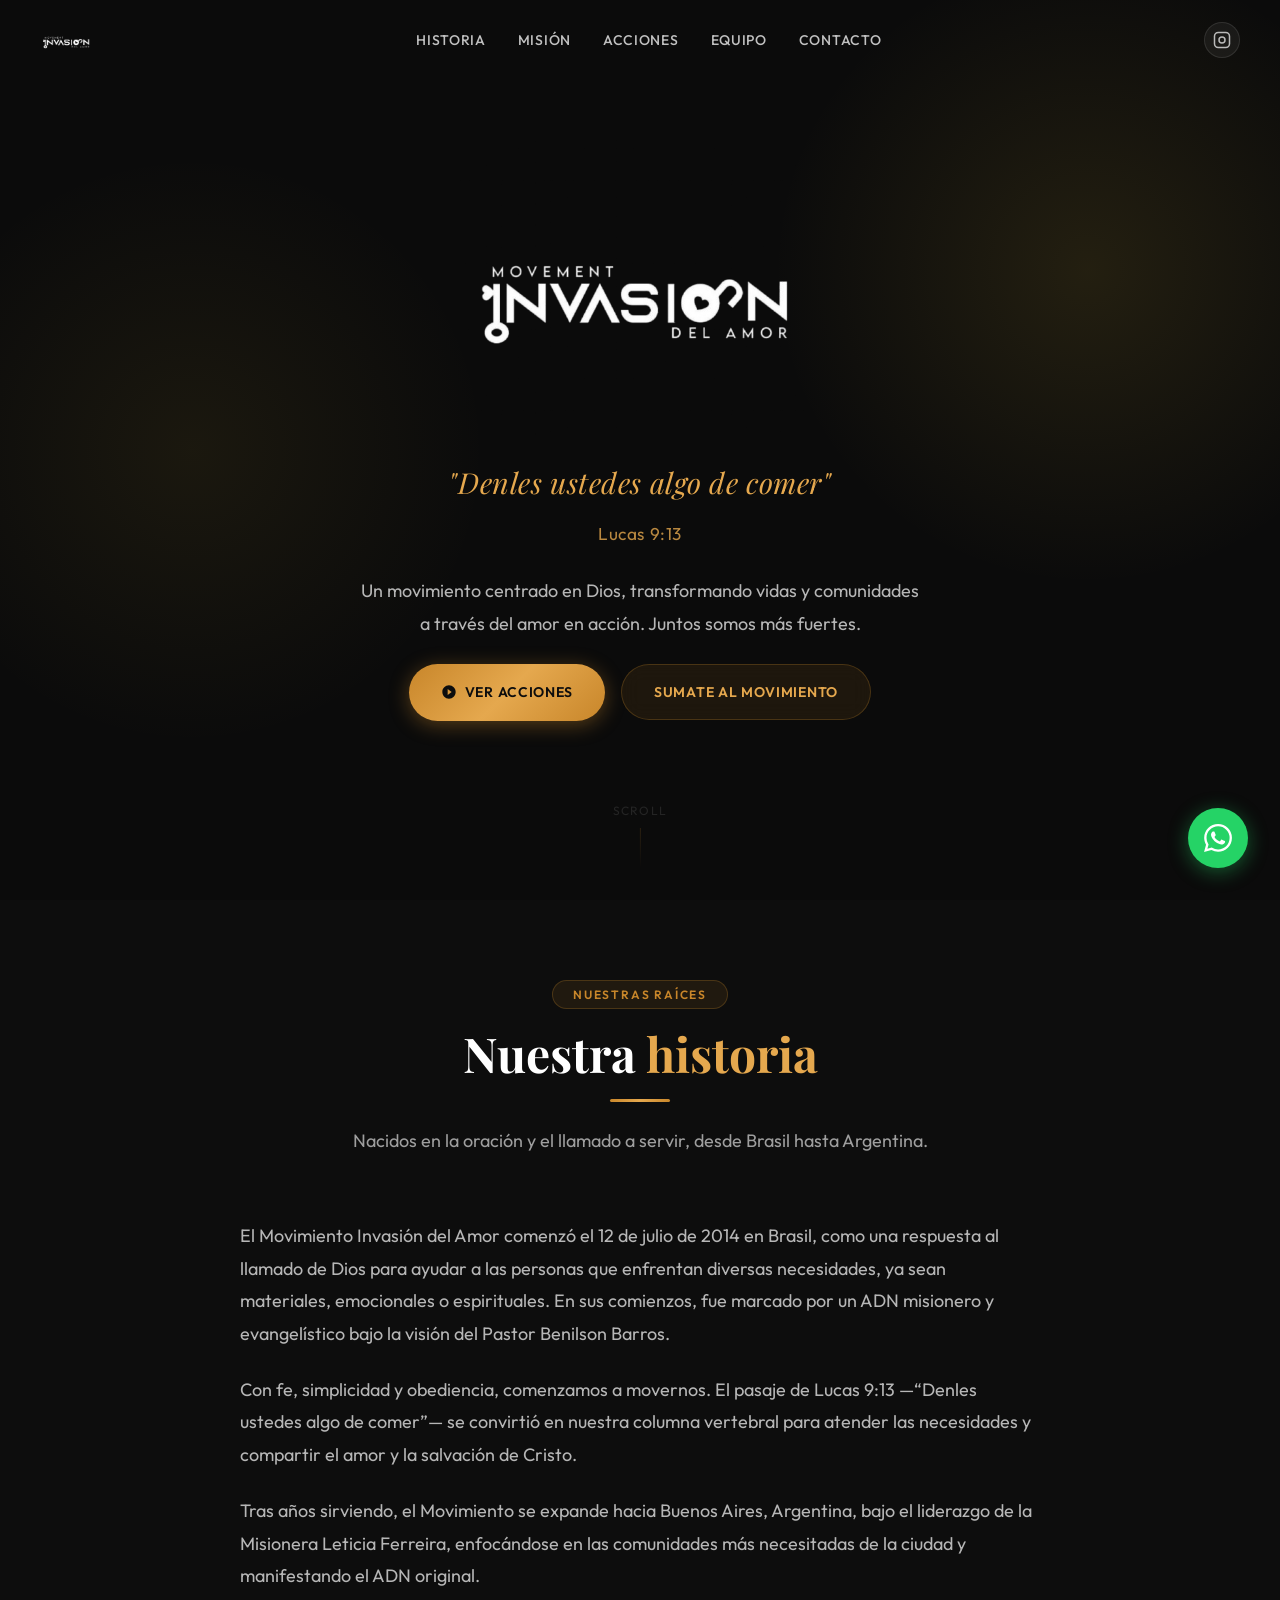
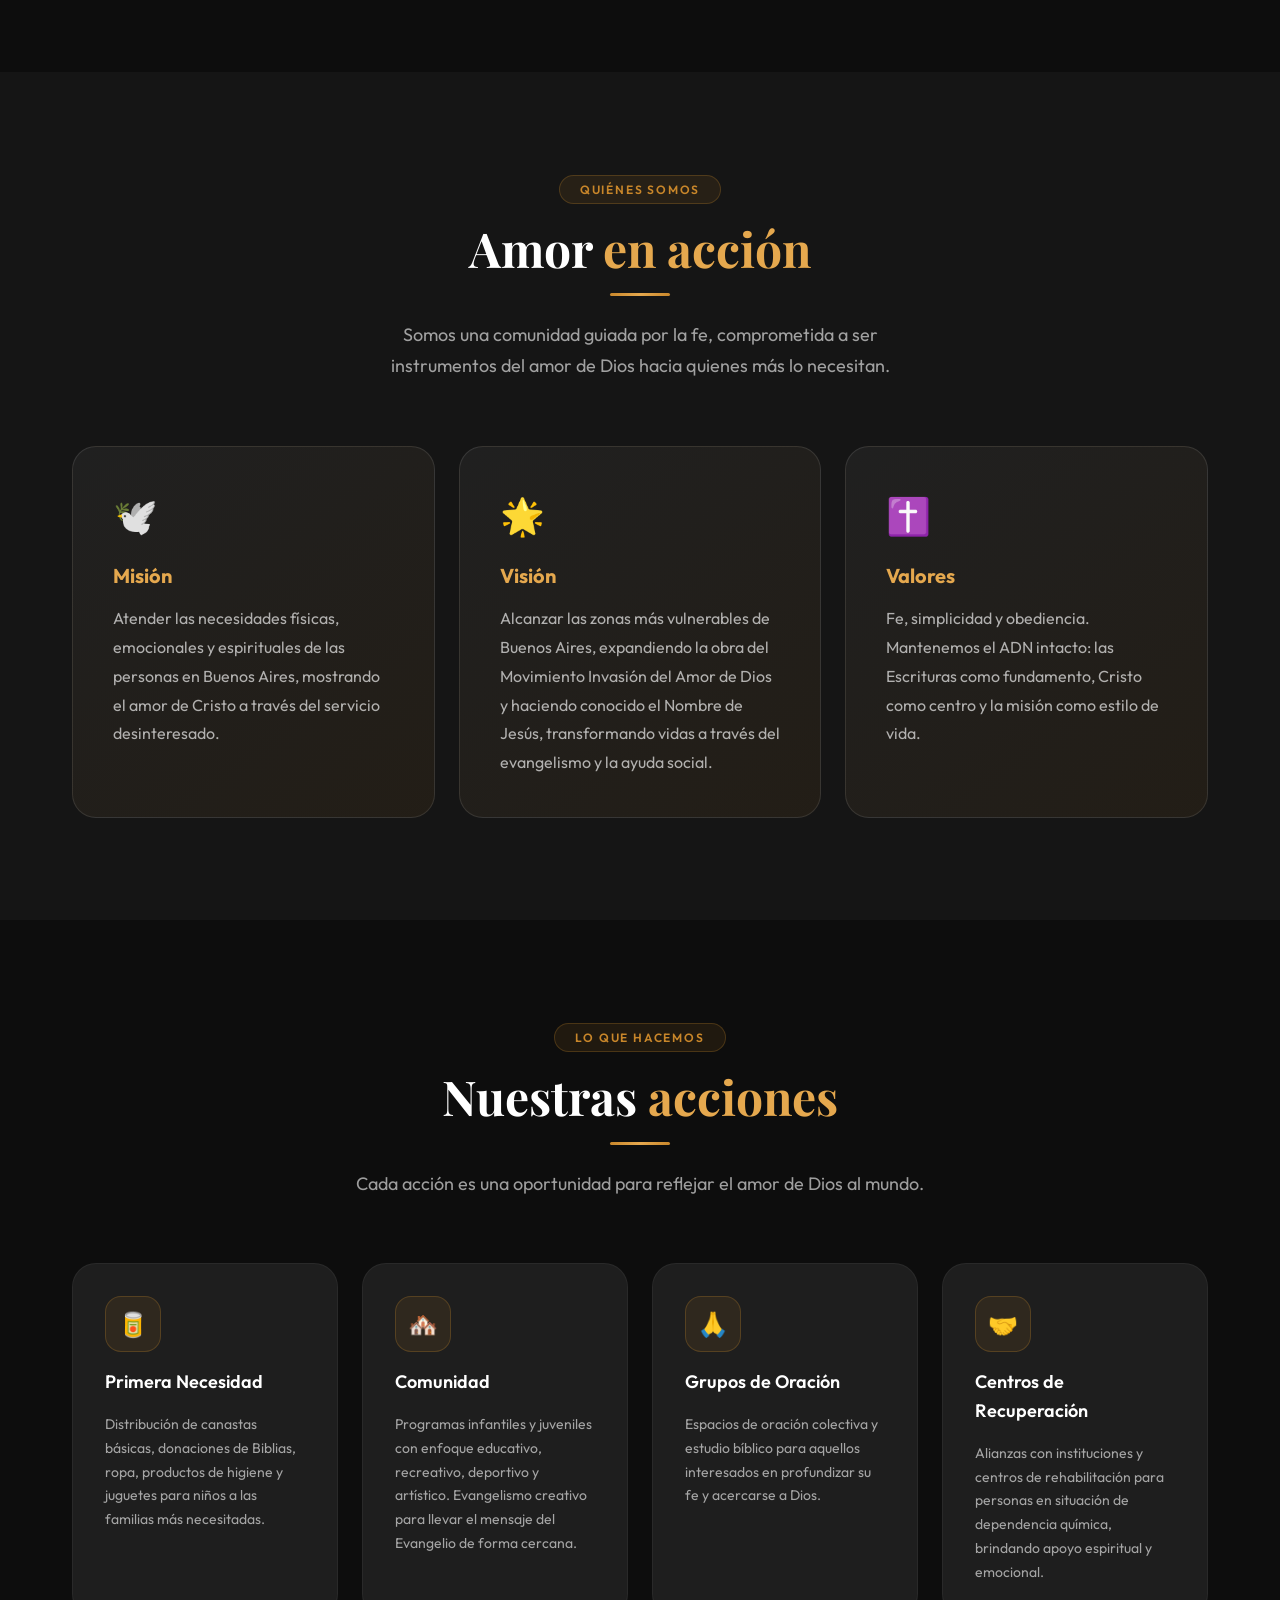
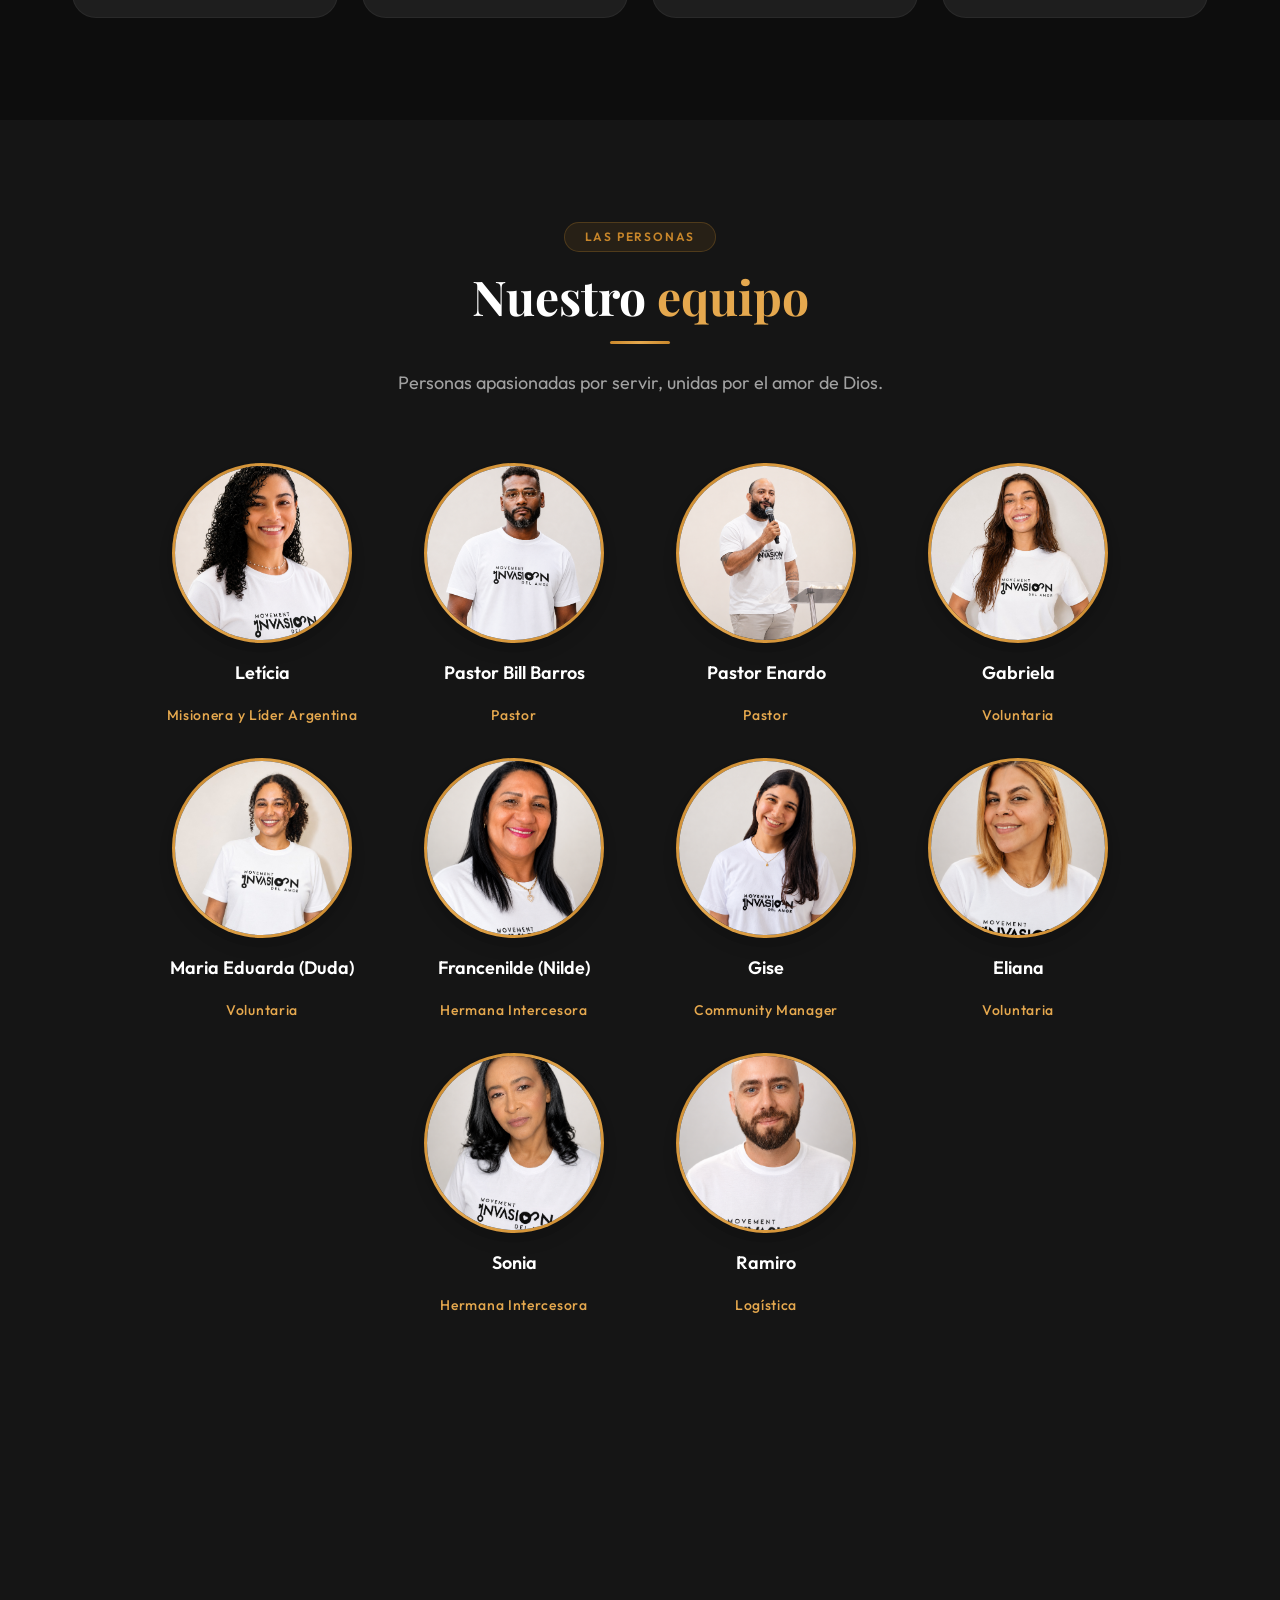
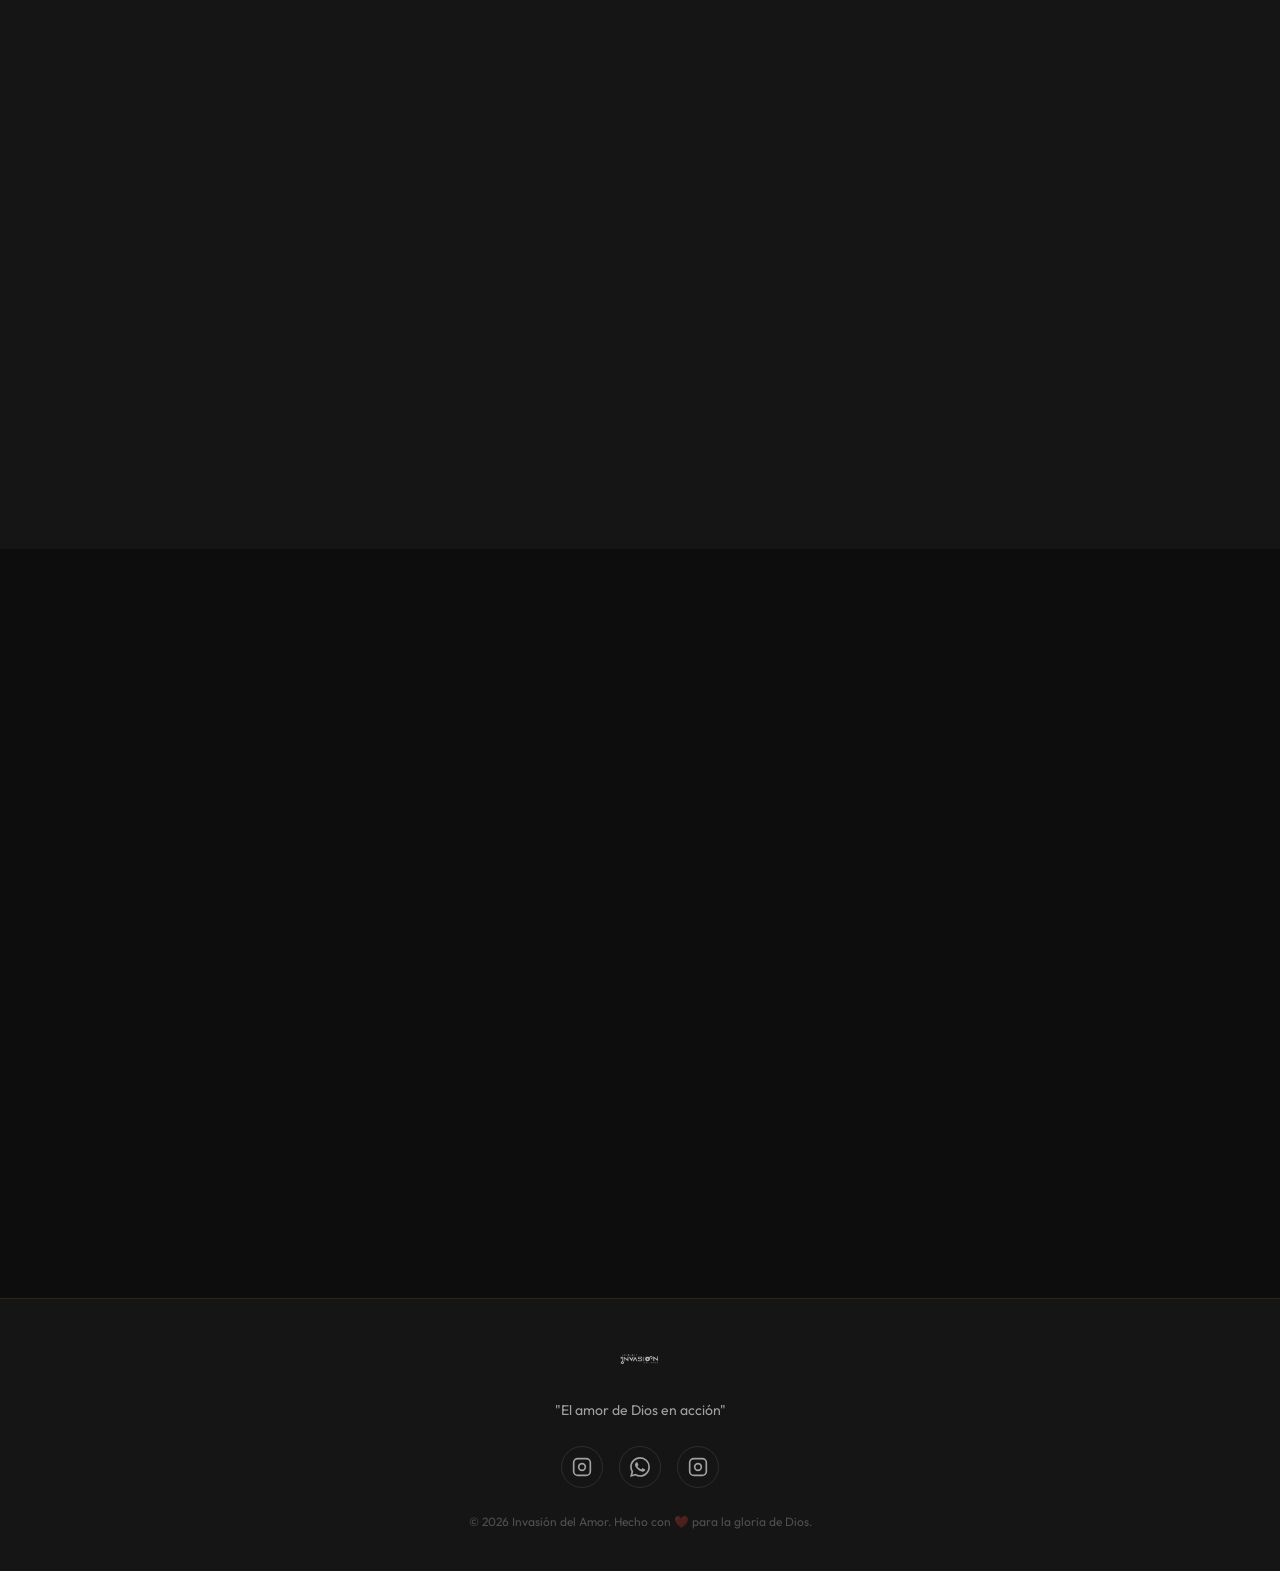
==== src/index.html @ eca30aa5 "feat: complete website overhaul and aesthetic tuning" ====
<!DOCTYPE html>
<html lang="es">
<head>
  <meta charset="UTF-8" />
  <meta name="viewport" content="width=device-width, initial-scale=1.0" />
  <title>Invasión del Amor | Movement — Transformando vidas desde el amor de Dios</title>
  <meta name="description" content="Invasión del Amor es un movimiento centrado en Dios dedicado a ayudar al prójimo y a los necesitados. Conocenos, sumate y sé parte del cambio." />
  <meta name="keywords" content="invasión del amor, movimiento cristiano, ayuda social, dios, iglesia, voluntariado" />
  <meta property="og:title" content="Invasión del Amor | Movement" />
  <meta property="og:description" content="Transformando vidas desde el amor de Dios. Sumate al movimiento." />
  <meta property="og:type" content="website" />
  <link rel="icon" href="assets/logos/logo-negro-cuadrado.jpg" />

  <!-- Styles -->
  <link rel="stylesheet" href="styles/variables.css" />
  <link rel="stylesheet" href="styles/base.css" />
  <link rel="stylesheet" href="styles/components.css" />

  <!-- Favicon -->
  <link rel="icon" id="favicon" href="assets/logos/logo-blanco-transparente.png" />
  
  <!-- SVG Icons inline via CSS content — no external icon lib needed -->
</head>
<body>

  <!-- ===== NAVBAR ===== -->
  <header class="navbar" id="navbar">
    <div class="navbar__inner">
      <a href="#inicio" class="navbar__logo">
        <img src="assets/logos/logo-blanco-transparente.png" alt="Invasión del Amor Logo" />
      </a>

      <nav class="navbar__links" id="nav-links" aria-label="Navegación principal">
        <a href="#historia">Historia</a>
        <a href="#mision">Misión</a>
        <a href="#acciones">Acciones</a>
        <a href="#equipo">Equipo</a>
        <a href="#contacto">Contacto</a>
      </nav>

      <div class="navbar__social">
        <a href="https://www.instagram.com/invasiondelamor" target="_blank" rel="noopener" aria-label="Instagram @invasiondelamor">
          <svg width="18" height="18" viewBox="0 0 24 24" fill="none" stroke="currentColor" stroke-width="2" stroke-linecap="round" stroke-linejoin="round"><rect x="2" y="2" width="20" height="20" rx="5" ry="5"/><circle cx="12" cy="12" r="4"/><circle cx="17.5" cy="6.5" r="0.01" fill="currentColor" stroke-width="3"/></svg>
        </a>
      </div>
      <button class="navbar__hamburger" id="hamburger" aria-label="Menú" aria-expanded="false">
        <span></span><span></span><span></span>
      </button>
    </div>
  </header>

  <!-- ===== HERO ===== -->
  <section class="hero" id="inicio">
    <video autoplay loop muted playsinline class="hero__video">
      <source src="assets/videos/video_invasion.mp4" type="video/mp4">
    </video>
    <div class="hero__overlay"></div>
    <div class="hero__bg-pattern"></div>
    <div class="hero__content">
      <img
        src="assets/logos/logo-blanco-transparente.png"
        alt="Movement Invasión del Amor"
        class="hero__logo reveal"
      />
      <p class="hero__tagline reveal delay-1">
        "Denles ustedes algo de comer"<br><span style="font-size: 0.6em; opacity: 0.8; font-style: normal; font-family: var(--font-primary);">Lucas 9:13</span>
      </p>
      <p class="hero__description reveal delay-2">
        Un movimiento centrado en Dios, transformando vidas y comunidades a través
        del amor en acción. Juntos somos más fuertes.
      </p>
      <div class="hero__cta reveal delay-3">
        <a href="#acciones" class="btn btn--gold">
          <svg width="16" height="16" viewBox="0 0 24 24" fill="currentColor"><path d="M12 2C6.48 2 2 6.48 2 12s4.48 10 10 10 10-4.48 10-10S17.52 2 12 2zm-2 14.5v-9l6 4.5-6 4.5z"/></svg>
          Ver acciones
        </a>
        <a href="#contacto" class="btn btn--ghost">
          Sumate al movimiento
        </a>
      </div>
    </div>
    <div class="hero__scroll-hint" aria-hidden="true">Scroll</div>
  </section>

  <!-- ===== HISTORIA ===== -->
  <section class="history section" id="historia" style="background: var(--color-dark); padding: var(--space-20) 0;">
    <div class="container">
      <div class="section-header reveal">
        <span class="section-header__label">Nuestras raíces</span>
        <h2 class="section-header__title">Nuestra <span>historia</span></h2>
        <div class="gold-divider"></div>
        <p class="section-header__subtitle" style="margin-top:1.5rem">
          Nacidos en la oración y el llamado a servir, desde Brasil hasta Argentina.
        </p>
      </div>
      <div style="max-width: 800px; margin: 0 auto; color: rgba(255,255,255,0.7); line-height: 1.8; font-size: var(--fs-lg);">
        <p class="reveal delay-1" style="margin-bottom: 1.5rem;">El Movimiento Invasión del Amor comenzó el 12 de julio de 2014 en Brasil, como una respuesta al llamado de Dios para ayudar a las personas que enfrentan diversas necesidades, ya sean materiales, emocionales o espirituales. En sus comienzos, fue marcado por un ADN misionero y evangelístico bajo la visión del Pastor Benilson Barros.</p>
        <p class="reveal delay-2" style="margin-bottom: 1.5rem;">Con fe, simplicidad y obediencia, comenzamos a movernos. El pasaje de Lucas 9:13 —“Denles ustedes algo de comer”— se convirtió en nuestra columna vertebral para atender las necesidades y compartir el amor y la salvación de Cristo.</p>
        <p class="reveal delay-3">Tras años sirviendo, el Movimiento se expande hacia Buenos Aires, Argentina, bajo el liderazgo de la Misionera Leticia Ferreira, enfocándose en las comunidades más necesitadas de la ciudad y manifestando el ADN original.</p>
      </div>
    </div>
  </section>

  <!-- ===== MISIÓN / VISIÓN ===== -->
  <section class="mission section" id="mision">
    <div class="container">
      <div class="section-header reveal">
        <span class="section-header__label">Quiénes somos</span>
        <h2 class="section-header__title">Amor <span>en acción</span></h2>
        <div class="gold-divider"></div>
        <p class="section-header__subtitle" style="margin-top:1.5rem">
          Somos una comunidad guiada por la fe, comprometida a ser instrumentos del amor de Dios hacia quienes más lo necesitan.
        </p>
      </div>

      <div class="mission__grid">
        <div class="mission__card reveal delay-1">
          <span class="mission__card-icon">🕊️</span>
          <h3 class="mission__card-title">Misión</h3>
          <p class="mission__card-text">
            Atender las necesidades físicas, emocionales y espirituales de las personas en Buenos Aires, mostrando el amor de Cristo a través del servicio desinteresado.
          </p>
        </div>
        <div class="mission__card reveal delay-2">
          <span class="mission__card-icon">🌟</span>
          <h3 class="mission__card-title">Visión</h3>
          <p class="mission__card-text">
            Alcanzar las zonas más vulnerables de Buenos Aires, expandiendo la obra del Movimiento Invasión del Amor de Dios y haciendo conocido el Nombre de Jesús, transformando vidas a través del evangelismo y la ayuda social.
          </p>
        </div>
        <div class="mission__card reveal delay-3">
          <span class="mission__card-icon">✝️</span>
          <h3 class="mission__card-title">Valores</h3>
          <p class="mission__card-text">
            Fe, simplicidad y obediencia. Mantenemos el ADN intacto: las Escrituras como fundamento, Cristo como centro y la misión como estilo de vida.
          </p>
        </div>
      </div>
    </div>
  </section>

  <!-- ===== ACCIONES ===== -->
  <section class="actions section" id="acciones">
    <div class="container">
      <div class="section-header reveal">
        <span class="section-header__label">Lo que hacemos</span>
        <h2 class="section-header__title">Nuestras <span>acciones</span></h2>
        <div class="gold-divider"></div>
        <p class="section-header__subtitle" style="margin-top:1.5rem">
          Cada acción es una oportunidad para reflejar el amor de Dios al mundo.
        </p>
      </div>

      <div class="actions__grid">
        <div class="action-card reveal delay-1">
          <div class="action-card__icon">🥫</div>
          <h3 class="action-card__title">Primera Necesidad</h3>
          <p class="action-card__text">Distribución de canastas básicas, donaciones de Biblias, ropa, productos de higiene y juguetes para niños a las familias más necesitadas.</p>
        </div>
        <div class="action-card reveal delay-2">
          <div class="action-card__icon">🏘️</div>
          <h3 class="action-card__title">Comunidad</h3>
          <p class="action-card__text">Programas infantiles y juveniles con enfoque educativo, recreativo, deportivo y artístico. Evangelismo creativo para llevar el mensaje del Evangelio de forma cercana.</p>
        </div>
        <div class="action-card reveal delay-3">
          <div class="action-card__icon">🙏</div>
          <h3 class="action-card__title">Grupos de Oración</h3>
          <p class="action-card__text">Espacios de oración colectiva y estudio bíblico para aquellos interesados en profundizar su fe y acercarse a Dios.</p>
        </div>
        <div class="action-card reveal delay-4">
          <div class="action-card__icon">🤝</div>
          <h3 class="action-card__title">Centros de Recuperación</h3>
          <p class="action-card__text">Alianzas con instituciones y centros de rehabilitación para personas en situación de dependencia química, brindando apoyo espiritual y emocional.</p>
        </div>
      </div>
    </div>
  </section>

  <!-- ===== EQUIPO ===== -->
  <section class="team section" id="equipo">
    <div class="container">
      <div class="section-header reveal">
        <span class="section-header__label">Las personas</span>
        <h2 class="section-header__title">Nuestro <span>equipo</span></h2>
        <div class="gold-divider"></div>
        <p class="section-header__subtitle" style="margin-top:1.5rem">
          Personas apasionadas por servir, unidas por el amor de Dios.
        </p>
      </div>

      <div class="team__grid">
        <div class="team-card reveal delay-1">
          <div class="team-card__photo-wrap">
            <img src="assets/img/leti.png" alt="Letícia" class="team-card__photo" loading="lazy" />
          </div>
          <p class="team-card__name">Letícia</p>
          <p class="team-card__role">Misionera y Líder Argentina</p>
        </div>
        <div class="team-card reveal delay-2">
          <div class="team-card__photo-wrap">
            <img src="assets/img/bill.png" alt="Pastor Bill" class="team-card__photo" loading="lazy" />
          </div>
          <p class="team-card__name">Pastor Bill Barros</p>
          <p class="team-card__role">Pastor</p>
        </div>
        <div class="team-card reveal delay-3">
          <div class="team-card__photo-wrap">
            <img src="assets/img/Enardo.png" alt="Pastor Enardo" class="team-card__photo" loading="lazy" />
          </div>
          <p class="team-card__name">Pastor Enardo</p>
          <p class="team-card__role">Pastor</p>
        </div>
        <div class="team-card reveal delay-4">
          <div class="team-card__photo-wrap">
            <img src="assets/img/gabi.png" alt="Gabriela" class="team-card__photo" loading="lazy" />
          </div>
          <p class="team-card__name">Gabriela</p>
          <p class="team-card__role">Voluntaria</p>
        </div>
        <div class="team-card reveal delay-5">
          <div class="team-card__photo-wrap">
            <img src="assets/img/duda.png" alt="Maria Eduarda (Duda)" class="team-card__photo" loading="lazy" />
          </div>
          <p class="team-card__name">Maria Eduarda (Duda)</p>
          <p class="team-card__role">Voluntaria</p>
        </div>
        <div class="team-card reveal">
          <div class="team-card__photo-wrap">
            <img src="assets/img/nilde.png" alt="Francenilde (Nilde)" class="team-card__photo" loading="lazy" />
          </div>
          <p class="team-card__name">Francenilde (Nilde)</p>
          <p class="team-card__role">Hermana Intercesora</p>
        </div>
        <div class="team-card reveal">
          <div class="team-card__photo-wrap">
            <img src="assets/img/gise.png" alt="Gise" class="team-card__photo" loading="lazy" />
          </div>
          <p class="team-card__name">Gise</p>
          <p class="team-card__role">Community Manager</p>
        </div>
        <div class="team-card reveal">
          <div class="team-card__photo-wrap">
            <img src="assets/img/eliana.png" alt="Eliana" class="team-card__photo" loading="lazy" />
          </div>
          <p class="team-card__name">Eliana</p>
          <p class="team-card__role">Voluntaria</p>
        </div>
        <div class="team-card reveal">
          <div class="team-card__photo-wrap">
            <img src="assets/img/sonia.png" alt="Sonia" class="team-card__photo" loading="lazy" />
          </div>
          <p class="team-card__name">Sonia</p>
          <p class="team-card__role">Hermana Intercesora</p>
        </div>
        <div class="team-card reveal">
          <div class="team-card__photo-wrap">
            <img src="assets/img/ramiro.png" alt="Ramiro" class="team-card__photo" loading="lazy" />
          </div>
          <p class="team-card__name">Ramiro</p>
          <p class="team-card__role">Logística</p>
        </div>
      </div>
    </div>
  </section>

  <!-- ===== CÓMO AYUDAR ===== -->
  <section class="help section" id="como-ayudar" style="background: var(--color-dark-2);">
    <div class="container">
      <div class="section-header reveal">
        <span class="section-header__label">Sumate</span>
        <h2 class="section-header__title">¿Cómo <span>Ayudar?</span></h2>
        <div class="gold-divider"></div>
        <p class="section-header__subtitle" style="margin-top:1.5rem">
          Buscamos establecer una red de apoyo sólida. Aceptamos la colaboración de cualquier persona que desee servir a la comunidad.
        </p>
      </div>
      <div class="help__grid" style="display: grid; grid-template-columns: repeat(auto-fit, minmax(280px, 1fr)); gap: var(--space-6);">
        <div class="action-card reveal delay-1" style="background: var(--color-dark-3);">
          <div class="action-card__icon">🙋</div>
          <h3 class="action-card__title">Voluntariado</h3>
          <p class="action-card__text">Buscamos voluntarios de todas las profesiones (desde médicos hasta artistas) que deseen donar su tiempo y conocimientos.</p>
        </div>
        <div class="action-card reveal delay-2" style="background: var(--color-dark-3);">
          <div class="action-card__icon">🎁</div>
          <h3 class="action-card__title">Donaciones Físicas</h3>
          <p class="action-card__text">Aceptamos donaciones en forma de alimentos, ropa, medicamentos y cualquier otro recurso que pueda ser de utilidad.</p>
        </div>
        <div class="action-card reveal delay-3" style="background: var(--color-dark-3);">
          <div class="action-card__icon">🤍</div>
          <h3 class="action-card__title">Aportes</h3>
          <p class="action-card__text">Tus donaciones monetarias, sean de personas creyentes o no, nos ayudan a sostener y expandir nuestra misión en Buenos Aires.</p>
        </div>
      </div>
    </div>
  </section>

  <!-- ===== CONTACTO ===== -->
  <section class="contact section" id="contacto">
    <div class="container">
      <div class="section-header reveal">
        <span class="section-header__label">Comunicate</span>
        <h2 class="section-header__title">Sumate al <span>movimiento</span></h2>
        <div class="gold-divider"></div>
        <p class="section-header__subtitle" style="margin-top:1.5rem">
          Encontranos en redes sociales o escribinos directamente. ¡Nos encanta sumar voluntarios!
        </p>
      </div>

      <div class="contact__grid">
        <div class="contact__info reveal-left">
          <div class="contact__item">
            <div class="contact__item-icon">
              <svg width="22" height="22" viewBox="0 0 24 24" fill="currentColor" style="color:var(--color-gold)"><path d="M17.472 14.382c-.297-.149-1.758-.867-2.03-.967-.273-.099-.471-.148-.67.15-.197.297-.767.966-.94 1.164-.173.199-.347.223-.644.075-.297-.15-1.255-.463-2.39-1.475-.883-.788-1.48-1.761-1.653-2.059-.173-.297-.018-.458.13-.606.134-.133.298-.347.446-.52.149-.174.198-.298.298-.497.099-.198.05-.371-.025-.52-.075-.149-.669-1.612-.916-2.207-.242-.579-.487-.5-.669-.51-.173-.008-.371-.01-.57-.01-.198 0-.52.074-.792.372-.272.297-1.04 1.016-1.04 2.479 0 1.462 1.065 2.875 1.213 3.074.149.198 2.096 3.2 5.077 4.487.709.306 1.262.489 1.694.625.712.227 1.36.195 1.871.118.571-.085 1.758-.719 2.006-1.413.248-.694.248-1.289.173-1.413-.074-.124-.272-.198-.57-.347m-5.421 7.403h-.004a9.87 9.87 0 01-5.031-1.378l-.361-.214-3.741.982.998-3.648-.235-.374a9.86 9.86 0 01-1.51-5.26c.001-5.45 4.436-9.884 9.888-9.884 2.64 0 5.122 1.03 6.988 2.898a9.825 9.825 0 012.893 6.994c-.003 5.45-4.437 9.884-9.885 9.884m8.413-18.297A11.815 11.815 0 0012.05 0C5.495 0 .16 5.335.157 11.892c0 2.096.547 4.142 1.588 5.945L.057 24l6.305-1.654a11.882 11.882 0 005.683 1.448h.005c6.554 0 11.89-5.335 11.893-11.893a11.821 11.821 0 00-3.48-8.413z"/></svg>
            </div>
            <div>
              <p class="contact__item-label">Contactanos</p>
              <p class="contact__item-value">
                <a href="#contacto" target="_blank" rel="noopener">A confirmar</a>
              </p>
            </div>
          </div>
          <div class="contact__item">
            <div class="contact__item-icon">
              <svg width="22" height="22" viewBox="0 0 24 24" fill="none" stroke="var(--color-gold)" stroke-width="2" stroke-linecap="round" stroke-linejoin="round"><rect x="2" y="2" width="20" height="20" rx="5" ry="5"/><circle cx="12" cy="12" r="4"/><circle cx="17.5" cy="6.5" r="0.01" fill="var(--color-gold)" stroke-width="3"/></svg>
            </div>
            <div>
              <p class="contact__item-label">Instagram principal</p>
              <p class="contact__item-value">
                <a href="https://www.instagram.com/invasiondelamor" target="_blank" rel="noopener">@invasiondelamor</a>
              </p>
            </div>
          </div>
          <div class="contact__item">
            <div class="contact__item-icon">
              <svg width="22" height="22" viewBox="0 0 24 24" fill="none" stroke="var(--color-gold)" stroke-width="2" stroke-linecap="round" stroke-linejoin="round"><rect x="2" y="2" width="20" height="20" rx="5" ry="5"/><circle cx="12" cy="12" r="4"/><circle cx="17.5" cy="6.5" r="0.01" fill="var(--color-gold)" stroke-width="3"/></svg>
            </div>
            <div>
              <p class="contact__item-label">Instagram iglesia</p>
              <p class="contact__item-value">
                <a href="https://www.instagram.com/habitacaochurch" target="_blank" rel="noopener">@habitacaochurch</a>
              </p>
            </div>
          </div>
        </div>

        <div class="contact__qr reveal-right">
          <img src="assets/logos/qr-instagram-invasion-dorado.png" alt="QR Instagram @invasiondelamor" />
          <p class="contact__qr-label">Escaneá el QR para seguirnos<br>en Instagram</p>
        </div>
      </div>
    </div>
  </section>

  <!-- ===== FOOTER ===== -->
  <footer class="footer">
    <div class="footer__inner">
      <div class="footer__logo">
        <img src="assets/logos/logo-blanco-transparente.png" alt="Invasión del Amor" />
      </div>
      <p class="footer__tagline">"El amor de Dios en acción"</p>
      <div class="footer__social">
        <a href="https://www.instagram.com/invasiondelamor" target="_blank" rel="noopener" aria-label="Instagram">
          <svg width="20" height="20" viewBox="0 0 24 24" fill="none" stroke="currentColor" stroke-width="2" stroke-linecap="round" stroke-linejoin="round"><rect x="2" y="2" width="20" height="20" rx="5"/><circle cx="12" cy="12" r="4"/><circle cx="17.5" cy="6.5" r="0.01" fill="currentColor" stroke-width="3"/></svg>
        </a>
        <a href="https://wa.me/1234567890" target="_blank" rel="noopener" aria-label="WhatsApp">
          <svg width="20" height="20" viewBox="0 0 24 24" fill="currentColor"><path d="M17.472 14.382c-.297-.149-1.758-.867-2.03-.967-.273-.099-.471-.148-.67.15-.197.297-.767.966-.94 1.164-.173.199-.347.223-.644.075-.297-.15-1.255-.463-2.39-1.475-.883-.788-1.48-1.761-1.653-2.059-.173-.297-.018-.458.13-.606.134-.133.298-.347.446-.52.149-.174.198-.298.298-.497.099-.198.05-.371-.025-.52-.075-.149-.669-1.612-.916-2.207-.242-.579-.487-.5-.669-.51-.173-.008-.371-.01-.57-.01-.198 0-.52.074-.792.372-.272.297-1.04 1.016-1.04 2.479 0 1.462 1.065 2.875 1.213 3.074.149.198 2.096 3.2 5.077 4.487.709.306 1.262.489 1.694.625.712.227 1.36.195 1.871.118.571-.085 1.758-.719 2.006-1.413.248-.694.248-1.289.173-1.413-.074-.124-.272-.198-.57-.347m-5.421 7.403h-.004a9.87 9.87 0 01-5.031-1.378l-.361-.214-3.741.982.998-3.648-.235-.374a9.86 9.86 0 01-1.51-5.26c.001-5.45 4.436-9.884 9.888-9.884 2.64 0 5.122 1.03 6.988 2.898a9.825 9.825 0 012.893 6.994c-.003 5.45-4.437 9.884-9.885 9.884m8.413-18.297A11.815 11.815 0 0012.05 0C5.495 0 .16 5.335.157 11.892c0 2.096.547 4.142 1.588 5.945L.057 24l6.305-1.654a11.882 11.882 0 005.683 1.448h.005c6.554 0 11.89-5.335 11.893-11.893a11.821 11.821 0 00-3.48-8.413z"/></svg>
        </a>
        <a href="https://www.instagram.com/habitacaochurch" target="_blank" rel="noopener" aria-label="Habitação Church">
          <svg width="20" height="20" viewBox="0 0 24 24" fill="none" stroke="currentColor" stroke-width="2" stroke-linecap="round" stroke-linejoin="round"><rect x="2" y="2" width="20" height="20" rx="5"/><circle cx="12" cy="12" r="4"/><circle cx="17.5" cy="6.5" r="0.01" fill="currentColor" stroke-width="3"/></svg>
        </a>
      </div>
      <p class="footer__copy">© 2026 Invasión del Amor. Hecho con ❤️ para la gloria de Dios.</p>
    </div>
  </footer>

  <!-- ===== WHATSAPP FLOAT ===== -->
  <a
    href="https://wa.me/1234567890"
    class="wa-float"
    target="_blank" rel="noopener"
    aria-label="Contactar por WhatsApp"
    id="wa-float"
  >
    <svg width="28" height="28" viewBox="0 0 24 24" fill="currentColor"><path d="M17.472 14.382c-.297-.149-1.758-.867-2.03-.967-.273-.099-.471-.148-.67.15-.197.297-.767.966-.94 1.164-.173.199-.347.223-.644.075-.297-.15-1.255-.463-2.39-1.475-.883-.788-1.48-1.761-1.653-2.059-.173-.297-.018-.458.13-.606.134-.133.298-.347.446-.52.149-.174.198-.298.298-.497.099-.198.05-.371-.025-.52-.075-.149-.669-1.612-.916-2.207-.242-.579-.487-.5-.669-.51-.173-.008-.371-.01-.57-.01-.198 0-.52.074-.792.372-.272.297-1.04 1.016-1.04 2.479 0 1.462 1.065 2.875 1.213 3.074.149.198 2.096 3.2 5.077 4.487.709.306 1.262.489 1.694.625.712.227 1.36.195 1.871.118.571-.085 1.758-.719 2.006-1.413.248-.694.248-1.289.173-1.413-.074-.124-.272-.198-.57-.347m-5.421 7.403h-.004a9.87 9.87 0 01-5.031-1.378l-.361-.214-3.741.982.998-3.648-.235-.374a9.86 9.86 0 01-1.51-5.26c.001-5.45 4.436-9.884 9.888-9.884 2.64 0 5.122 1.03 6.988 2.898a9.825 9.825 0 012.893 6.994c-.003 5.45-4.437 9.884-9.885 9.884m8.413-18.297A11.815 11.815 0 0012.05 0C5.495 0 .16 5.335.157 11.892c0 2.096.547 4.142 1.588 5.945L.057 24l6.305-1.654a11.882 11.882 0 005.683 1.448h.005c6.554 0 11.89-5.335 11.893-11.893a11.821 11.821 0 00-3.48-8.413z"/></svg>
  </a>

  <script src="js/main.js"></script>
</body>
</html>
---- src/styles/variables.css ----
/* ===========================
   INVASIÓN DEL AMOR - CSS Variables
   =========================== */

@import url('https://fonts.googleapis.com/css2?family=Outfit:wght@300;400;500;600;700;800&family=Playfair+Display:ital,wght@0,400;0,700;1,400&display=swap');

:root {
  /* Brand Colors */
  --color-gold:         #C8862A;
  --color-gold-light:   #E5A84E;
  --color-gold-dark:    #96621E;
  --color-cream:        #FDF8F0;
  --color-white:        #FFFFFF;

  /* Dark palette */
  --color-dark:         #0D0D0D;
  --color-dark-2:       #151515;
  --color-dark-3:       #1E1E1E;
  --color-dark-4:       #2A2A2A;

  /* Grays */
  --color-gray-1:       #F5F5F5;
  --color-gray-2:       #E0E0E0;
  --color-gray-3:       #9E9E9E;
  --color-gray-4:       #616161;
  --text-muted:         rgba(255, 255, 255, 0.6);

  /* Accent */
  --color-accent:       #FFD580;
  --color-whatsapp:     #25D366;
  --color-instagram:    #E1306C;

  /* Gradients */
  --gradient-gold:      linear-gradient(135deg, #C8862A 0%, #E5A84E 50%, #C8862A 100%);
  --gradient-dark:      linear-gradient(180deg, #0D0D0D 0%, #1a1207 100%);
  --gradient-hero:      linear-gradient(135deg, #0D0D0D 0%, #1c140a 60%, #2a1d0d 100%);
  --gradient-card:      linear-gradient(145deg, rgba(255,255,255,0.05) 0%, rgba(200,134,42,0.08) 100%);

  /* Typography */
  --font-primary:   'Outfit', sans-serif;
  --font-display:   'Playfair Display', serif;

  --fs-xs:    0.75rem;
  --fs-sm:    0.875rem;
  --fs-base:  1rem;
  --fs-lg:    1.125rem;
  --fs-xl:    1.25rem;
  --fs-2xl:   1.5rem;
  --fs-3xl:   1.875rem;
  --fs-4xl:   2.25rem;
  --fs-5xl:   3rem;
  --fs-6xl:   3.75rem;
  --fs-7xl:   4.5rem;

  --fw-light:   300;
  --fw-regular: 400;
  --fw-medium:  500;
  --fw-semibold:600;
  --fw-bold:    700;
  --fw-extrabold:800;

  /* Spacing */
  --space-1:  0.25rem;
  --space-2:  0.5rem;
  --space-3:  0.75rem;
  --space-4:  1rem;
  --space-5:  1.25rem;
  --space-6:  1.5rem;
  --space-8:  2rem;
  --space-10: 2.5rem;
  --space-12: 3rem;
  --space-16: 4rem;
  --space-20: 5rem;
  --space-24: 6rem;
  --space-32: 8rem;

  /* Border Radius */
  --radius-sm:   4px;
  --radius-md:   8px;
  --radius-lg:   16px;
  --radius-xl:   24px;
  --radius-2xl:  32px;
  --radius-full: 9999px;

  /* Shadows */
  --shadow-sm:   0 1px 3px rgba(0,0,0,0.12), 0 1px 2px rgba(0,0,0,0.24);
  --shadow-md:   0 4px 6px rgba(0,0,0,0.07), 0 10px 15px rgba(0,0,0,0.1);
  --shadow-lg:   0 10px 25px rgba(0,0,0,0.15), 0 20px 48px rgba(0,0,0,0.2);
  --shadow-xl:   0 25px 50px rgba(0,0,0,0.25);
  --shadow-gold: 0 0 30px rgba(200,134,42,0.3), 0 0 60px rgba(200,134,42,0.1);
  --shadow-glow: 0 0 15px rgba(200,134,42,0.5);

  /* Transitions */
  --transition-fast:   150ms cubic-bezier(0.4, 0, 0.2, 1);
  --transition-base:   300ms cubic-bezier(0.4, 0, 0.2, 1);
  --transition-slow:   500ms cubic-bezier(0.4, 0, 0.2, 1);
  --transition-bounce: 500ms cubic-bezier(0.34, 1.56, 0.64, 1);

  /* Glassmorphism */
  --glass-bg:          rgba(255, 255, 255, 0.05);
  --glass-border:      rgba(255, 255, 255, 0.1);
  --glass-bg-gold:     rgba(200, 134, 42, 0.1);
  --glass-border-gold: rgba(200, 134, 42, 0.25);

  /* Layout */
  --container-max:    1200px;
  --container-pad:    clamp(1rem, 5vw, 2rem);
  --nav-height:       80px;
  --section-padding:  clamp(4rem, 8vw, 8rem);
}
---- src/styles/base.css ----
/* ===========================
   INVASIÓN DEL AMOR - Base Styles
   =========================== */

*, *::before, *::after {
  box-sizing: border-box;
  margin: 0;
  padding: 0;
}

html {
  font-size: 16px;
  scroll-behavior: smooth;
  scroll-padding-top: var(--nav-height);
}

body {
  font-family: var(--font-primary);
  font-weight: var(--fw-regular);
  font-size: var(--fs-base);
  color: var(--color-white);
  background-color: var(--color-dark);
  line-height: 1.6;
  overflow-x: hidden;
  -webkit-font-smoothing: antialiased;
  -moz-osx-font-smoothing: grayscale;
}

img, video {
  max-width: 100%;
  height: auto;
  display: block;
}

a {
  color: inherit;
  text-decoration: none;
  transition: color var(--transition-base);
}

ul, ol {
  list-style: none;
}

button {
  cursor: pointer;
  border: none;
  background: none;
  font-family: inherit;
}

/* Selection */
::selection {
  background: var(--color-gold);
  color: var(--color-dark);
}

/* Scrollbar */
::-webkit-scrollbar {
  width: 6px;
}
::-webkit-scrollbar-track {
  background: var(--color-dark-2);
}
::-webkit-scrollbar-thumb {
  background: var(--color-gold-dark);
  border-radius: var(--radius-full);
}
::-webkit-scrollbar-thumb:hover {
  background: var(--color-gold);
}

/* Layout helpers */
.container {
  width: 100%;
  max-width: var(--container-max);
  margin-inline: auto;
  padding-inline: var(--container-pad);
}

.section {
  padding-block: var(--section-padding);
}

/* Reveal animation base */
.reveal {
  opacity: 0;
  transform: translateY(40px);
  transition: opacity 0.7s cubic-bezier(0.4, 0, 0.2, 1),
              transform 0.7s cubic-bezier(0.4, 0, 0.2, 1);
}

.reveal.visible {
  opacity: 1;
  transform: translateY(0);
}

.reveal-left {
  opacity: 0;
  transform: translateX(-40px);
  transition: opacity 0.7s cubic-bezier(0.4, 0, 0.2, 1),
              transform 0.7s cubic-bezier(0.4, 0, 0.2, 1);
}

.reveal-left.visible {
  opacity: 1;
  transform: translateX(0);
}

.reveal-right {
  opacity: 0;
  transform: translateX(40px);
  transition: opacity 0.7s cubic-bezier(0.4, 0, 0.2, 1),
              transform 0.7s cubic-bezier(0.4, 0, 0.2, 1);
}

.reveal-right.visible {
  opacity: 1;
  transform: translateX(0);
}

/* Delay utilities */
.delay-1 { transition-delay: 0.1s; }
.delay-2 { transition-delay: 0.2s; }
.delay-3 { transition-delay: 0.3s; }
.delay-4 { transition-delay: 0.4s; }
.delay-5 { transition-delay: 0.5s; }
---- src/styles/components.css ----
/* ===========================
   INVASIÓN DEL AMOR - Components
   =========================== */

/* ── NAVBAR ── */
.navbar {
  position: fixed;
  top: 0; left: 0; right: 0;
  height: var(--nav-height);
  z-index: 1000;
  display: flex;
  align-items: center;
  padding-inline: var(--container-pad);
  transition: background var(--transition-slow), backdrop-filter var(--transition-slow), box-shadow var(--transition-slow);
}
.navbar.scrolled {
  background: rgba(13,13,13,0.85);
  backdrop-filter: blur(20px);
  -webkit-backdrop-filter: blur(20px);
  box-shadow: 0 1px 0 rgba(200,134,42,0.2);
}
.navbar__inner {
  display: flex;
  align-items: center;
  justify-content: space-between;
  width: 100%;
  max-width: var(--container-max);
  margin-inline: auto;
}
.navbar__logo img { height: 44px; width: auto; }
.navbar__links {
  display: flex;
  gap: var(--space-8);
  align-items: center;
}
.navbar__links a {
  font-size: var(--fs-sm);
  font-weight: var(--fw-medium);
  color: rgba(255,255,255,0.75);
  letter-spacing: 0.05em;
  text-transform: uppercase;
  transition: color var(--transition-base);
  position: relative;
}
.navbar__links a::after {
  content: '';
  position: absolute;
  bottom: -4px; left: 0;
  width: 0; height: 2px;
  background: var(--gradient-gold);
  border-radius: var(--radius-full);
  transition: width var(--transition-base);
}
.navbar__links a:hover { color: var(--color-gold-light); }
.navbar__links a:hover::after { width: 100%; }
.navbar__social { display: flex; gap: var(--space-4); align-items: center; }
.navbar__social a {
  display: flex; align-items: center; justify-content: center;
  width: 36px; height: 36px;
  border-radius: var(--radius-full);
  border: 1px solid var(--glass-border);
  background: var(--glass-bg);
  color: rgba(255,255,255,0.7);
  font-size: var(--fs-base);
  transition: all var(--transition-base);
}
.navbar__social a:hover {
  border-color: var(--color-gold);
  color: var(--color-gold);
  background: var(--glass-bg-gold);
  box-shadow: var(--shadow-glow);
}
.navbar__hamburger {
  display: none; flex-direction: column; gap: 5px; cursor: pointer; padding: 4px;
}
.navbar__hamburger span {
  display: block; width: 24px; height: 2px;
  background: var(--color-white);
  border-radius: var(--radius-full);
  transition: all var(--transition-base);
}
.navbar__hamburger.open span:nth-child(1) { transform: translateY(7px) rotate(45deg); }
.navbar__hamburger.open span:nth-child(2) { opacity: 0; }
.navbar__hamburger.open span:nth-child(3) { transform: translateY(-7px) rotate(-45deg); }

/* ── HERO ── */
.hero {
  position: relative;
  min-height: 100vh;
  display: flex;
  align-items: center;
  justify-content: center;
  padding: 80px 20px 120px; /* Top padding lower, bottom padding higher to push content UP */
  overflow: hidden;
  text-align: center;
}

.hero__video {
  position: absolute;
  top: 0;
  left: 0;
  width: 100%;
  height: 100%;
  object-fit: cover;
  transform: scale(1.02);
  z-index: 1;
}

.hero__overlay {
  position: absolute;
  inset: -5px;
  background: rgba(10, 10, 10, 0.7); /* Oscurece el video para que resalte el texto */
  z-index: 2;
}

.hero__bg-pattern {
  position: absolute;
  top: 0;
  left: 0;
  width: 100%;
  height: 100%;
  background-image: 
    radial-gradient(circle at 15% 50%, rgba(212, 175, 55, 0.08), transparent 25%),
    radial-gradient(circle at 85% 30%, rgba(212, 175, 55, 0.12), transparent 25%);
  z-index: 3;
}

.hero__content {
  position: relative;
  z-index: 4;
  max-width: 800px;
  margin: 0 auto;
  display: flex; flex-direction: column; align-items: center;
  gap: var(--space-6);
  padding: 0 var(--container-pad);
}
.hero__logo { width: clamp(180px, 30vw, 360px); }
.hero__tagline {
  font-family: var(--font-display);
  font-size: clamp(1.2rem, 3vw, 1.8rem);
  font-style: italic;
  color: var(--color-gold-light);
  letter-spacing: 0.02em;
}
.hero__description {
  max-width: 560px;
  font-size: clamp(var(--fs-base), 1.5vw, var(--fs-lg));
  color: rgba(255,255,255,0.7);
  line-height: 1.8;
}
.hero__cta { display: flex; gap: var(--space-4); flex-wrap: wrap; justify-content: center; }
.btn {
  display: inline-flex; align-items: center; gap: var(--space-2);
  padding: var(--space-4) var(--space-8);
  border-radius: var(--radius-full);
  font-size: var(--fs-sm);
  font-weight: var(--fw-semibold);
  letter-spacing: 0.05em;
  text-transform: uppercase;
  transition: all var(--transition-bounce);
  white-space: nowrap;
}
.btn--gold {
  background: var(--gradient-gold);
  color: var(--color-dark);
  box-shadow: 0 4px 20px rgba(200,134,42,0.4);
}
.btn--gold:hover { transform: translateY(-2px); box-shadow: 0 8px 30px rgba(200,134,42,0.5); }
.btn--ghost {
  border: 1px solid var(--glass-border-gold);
  background: var(--glass-bg-gold);
  color: var(--color-gold-light);
  backdrop-filter: blur(10px);
}
.btn--ghost:hover { border-color: var(--color-gold); background: rgba(200,134,42,0.2); transform: translateY(-2px); }
.hero__scroll-hint {
  position: absolute; bottom: var(--space-8); left: 50%; transform: translateX(-50%);
  display: flex; flex-direction: column; align-items: center; gap: var(--space-2);
  color: rgba(255,255,255,0.35); font-size: var(--fs-xs); letter-spacing: 0.1em; text-transform: uppercase;
  animation: bounce 2s infinite;
}
.hero__scroll-hint::after {
  content: '';
  width: 1px; height: 40px;
  background: linear-gradient(to bottom, rgba(200,134,42,0.6), transparent);
}
@keyframes bounce {
  0%,100% { transform: translateX(-50%) translateY(0); }
  50% { transform: translateX(-50%) translateY(6px); }
}

/* ── SECTION HEADERS ── */
.section-header { text-align: center; margin-bottom: var(--space-16); }
.section-header__label {
  display: inline-block;
  font-size: var(--fs-xs); font-weight: var(--fw-semibold);
  letter-spacing: 0.15em; text-transform: uppercase;
  color: var(--color-gold);
  background: var(--glass-bg-gold);
  border: 1px solid var(--glass-border-gold);
  border-radius: var(--radius-full);
  padding: var(--space-1) var(--space-5);
  margin-bottom: var(--space-4);
}
.section-header__title {
  font-family: var(--font-display);
  font-size: clamp(var(--fs-3xl), 4vw, var(--fs-5xl));
  font-weight: var(--fw-bold);
  line-height: 1.2;
  color: var(--color-white);
  margin-bottom: var(--space-4);
}
.section-header__title span { color: var(--color-gold-light); }
.section-header__subtitle {
  max-width: 580px; margin-inline: auto;
  color: rgba(255,255,255,0.6);
  font-size: var(--fs-lg); line-height: 1.7;
}

/* ── MISSION SECTION ── */
.mission { background: var(--color-dark-2); }
.mission__grid {
  display: grid;
  grid-template-columns: repeat(auto-fit, minmax(280px, 1fr));
  gap: var(--space-6);
}
.mission__card {
  background: var(--gradient-card);
  border: 1px solid var(--glass-border);
  border-radius: var(--radius-xl);
  padding: var(--space-10);
  position: relative; overflow: hidden;
  transition: transform var(--transition-base), box-shadow var(--transition-base), border-color var(--transition-base);
}
.mission__card::before {
  content: '';
  position: absolute; top: 0; left: 0; right: 0;
  height: 3px;
  background: var(--gradient-gold);
  opacity: 0;
  transition: opacity var(--transition-base);
}
.mission__card:hover { transform: translateY(-6px); box-shadow: var(--shadow-lg); border-color: var(--glass-border-gold); }
.mission__card:hover::before { opacity: 1; }
.mission__card-icon {
  font-size: var(--fs-4xl);
  margin-bottom: var(--space-4);
  display: block;
}
.mission__card-title {
  font-size: var(--fs-xl); font-weight: var(--fw-bold);
  color: var(--color-gold-light);
  margin-bottom: var(--space-3);
}
.mission__card-text { color: rgba(255,255,255,0.65); line-height: 1.8; }

/* ── ACTIONS SECTION ── */
.actions { background: var(--color-dark); }
.actions__grid {
  display: grid;
  grid-template-columns: repeat(auto-fit, minmax(240px, 1fr));
  gap: var(--space-6);
}
.action-card {
  background: var(--color-dark-3);
  border: 1px solid rgba(255,255,255,0.05);
  border-radius: var(--radius-xl);
  padding: var(--space-8);
  display: flex; flex-direction: column; gap: var(--space-4);
  transition: all var(--transition-base);
  cursor: default;
}
.action-card:hover {
  background: var(--gradient-card);
  border-color: var(--glass-border-gold);
  transform: translateY(-4px);
  box-shadow: var(--shadow-gold);
}
.action-card__icon {
  width: 56px; height: 56px;
  background: var(--glass-bg-gold);
  border: 1px solid var(--glass-border-gold);
  border-radius: var(--radius-lg);
  display: flex; align-items: center; justify-content: center;
  font-size: var(--fs-2xl);
  transition: all var(--transition-base);
}
.action-card:hover .action-card__icon {
  background: var(--color-gold-dark);
  box-shadow: var(--shadow-glow);
}
.action-card__title {
  font-size: var(--fs-lg); font-weight: var(--fw-semibold);
  color: var(--color-white);
}
.action-card__text { color: var(--text-muted); font-size: var(--fs-sm); line-height: 1.7; }

/* ── TEAM SECTION ── */
.team { background: var(--color-dark-2); }
.team__grid {
  display: flex;
  flex-wrap: wrap;
  justify-content: center;
  gap: var(--space-8);
}
.team-card {
  display: flex; flex-direction: column; align-items: center;
  gap: var(--space-4); text-align: center;
  flex: 0 1 220px;
}
.team-card__photo-wrap {
  position: relative; width: 180px; height: 180px;
  border-radius: var(--radius-full);
  overflow: hidden;
  border: 3px solid transparent;
  background: linear-gradient(var(--color-dark-3), var(--color-dark-3)) padding-box,
              var(--gradient-gold) border-box;
  transition: all var(--transition-base);
  box-shadow: var(--shadow-md);
}
.team-card__photo-wrap:hover { transform: scale(1.05); box-shadow: var(--shadow-gold); }
.team-card__photo {
  width: 100%; height: 100%;
  object-fit: cover; object-position: center;
  transition: transform var(--transition-slow);
}
.team-card__photo-wrap:hover .team-card__photo { transform: scale(1.08); }
.team-card__name {
  font-size: var(--fs-lg); font-weight: var(--fw-semibold);
  color: var(--color-white);
}
.team-card__role {
  font-size: var(--fs-sm); color: var(--color-gold-light);
  font-weight: var(--fw-medium); letter-spacing: 0.05em;
}

/* ── CONTACT SECTION ── */
.contact { background: var(--color-dark); }
.contact__grid {
  display: grid;
  grid-template-columns: 1fr 1fr;
  gap: var(--space-12);
  align-items: center;
}
.contact__info { display: flex; flex-direction: column; gap: var(--space-8); }
.contact__item {
  display: flex; align-items: flex-start; gap: var(--space-4);
}
.contact__item-icon {
  width: 48px; height: 48px; flex-shrink: 0;
  background: var(--glass-bg-gold);
  border: 1px solid var(--glass-border-gold);
  border-radius: var(--radius-lg);
  display: flex; align-items: center; justify-content: center;
  font-size: var(--fs-xl);
}
.contact__item-label {
  font-size: var(--fs-xs); text-transform: uppercase;
  letter-spacing: 0.1em; color: var(--color-gold);
  font-weight: var(--fw-semibold); margin-bottom: var(--space-1);
}
.contact__item-value {
  font-size: var(--fs-base); color: var(--text-muted);
}
.contact__item-value a { color: inherit; }
.contact__item-value a:hover { color: var(--color-gold-light); }
.contact__qr {
  display: flex; flex-direction: column; align-items: center; gap: var(--space-4);
}
.contact__qr img {
  width: 200px; border-radius: var(--radius-lg);
  background: white; padding: var(--space-3);
}
.contact__qr-label { font-size: var(--fs-sm); color: var(--text-muted); text-align: center; }

/* ── FOOTER ── */
.footer {
  background: var(--color-dark-2);
  border-top: 1px solid rgba(200,134,42,0.15);
  padding: var(--space-10) var(--container-pad);
}
.footer__inner {
  max-width: var(--container-max); margin-inline: auto;
  display: flex; flex-direction: column; align-items: center;
  gap: var(--space-6); text-align: center;
}
.footer__logo img { height: 36px; filter: brightness(0) invert(1); opacity: 0.7; }
.footer__tagline { color: var(--text-muted); font-size: var(--fs-sm); }
.footer__social { display: flex; gap: var(--space-4); }
.footer__social a {
  display: flex; align-items: center; justify-content: center;
  width: 42px; height: 42px;
  border-radius: var(--radius-full);
  border: 1px solid var(--glass-border);
  color: var(--text-muted);
  font-size: var(--fs-lg);
  transition: all var(--transition-base);
}
.footer__social a:hover { border-color: var(--color-gold); color: var(--color-gold); background: var(--glass-bg-gold); }
.footer__copy { color: rgba(255,255,255,0.25); font-size: var(--fs-xs); }

/* ── WHATSAPP FLOAT ── */
.wa-float {
  position: fixed;
  bottom: var(--space-8); right: var(--space-8);
  z-index: 900;
  width: 60px; height: 60px;
  border-radius: var(--radius-full);
  background: var(--color-whatsapp);
  display: flex; align-items: center; justify-content: center;
  color: white; font-size: 28px;
  box-shadow: 0 4px 20px rgba(37,211,102,0.4);
  transition: all var(--transition-bounce);
  animation: wa-pulse 2s ease-in-out infinite;
}
.wa-float:hover {
  transform: scale(1.12) translateY(-3px);
  box-shadow: 0 8px 30px rgba(37,211,102,0.55);
}
@keyframes wa-pulse {
  0%,100% { box-shadow: 0 4px 20px rgba(37,211,102,0.4); }
  50% { box-shadow: 0 4px 40px rgba(37,211,102,0.7); }
}

/* ── DIVIDER ── */
.gold-divider {
  width: 60px; height: 3px;
  background: var(--gradient-gold);
  border-radius: var(--radius-full);
  margin: var(--space-4) auto 0;
}

/* ── MOBILE MENU ── */
@media (max-width: 768px) {
  .navbar__links {
    position: fixed; inset: 0; top: var(--nav-height);
    background: rgba(13,13,13,0.97);
    backdrop-filter: blur(20px);
    flex-direction: column; justify-content: center; align-items: center;
    gap: var(--space-10);
    transform: translateX(100%);
    transition: transform var(--transition-base);
    z-index: 999;
  }
  .navbar__links.open { transform: translateX(0); }
  .navbar__links a { font-size: var(--fs-xl); margin: var(--space-2) 0; }
  .navbar__hamburger { display: flex; }
  .navbar__social { display: none; }

  .contact__grid { grid-template-columns: 1fr; }
  .hero__logo { width: clamp(180px, 70vw, 320px); }
}

@media (max-width: 480px) {
  .team__grid { display: grid; grid-template-columns: repeat(2, 1fr); }
  .wa-float { bottom: var(--space-5); right: var(--space-5); width: 52px; height: 52px; }
}
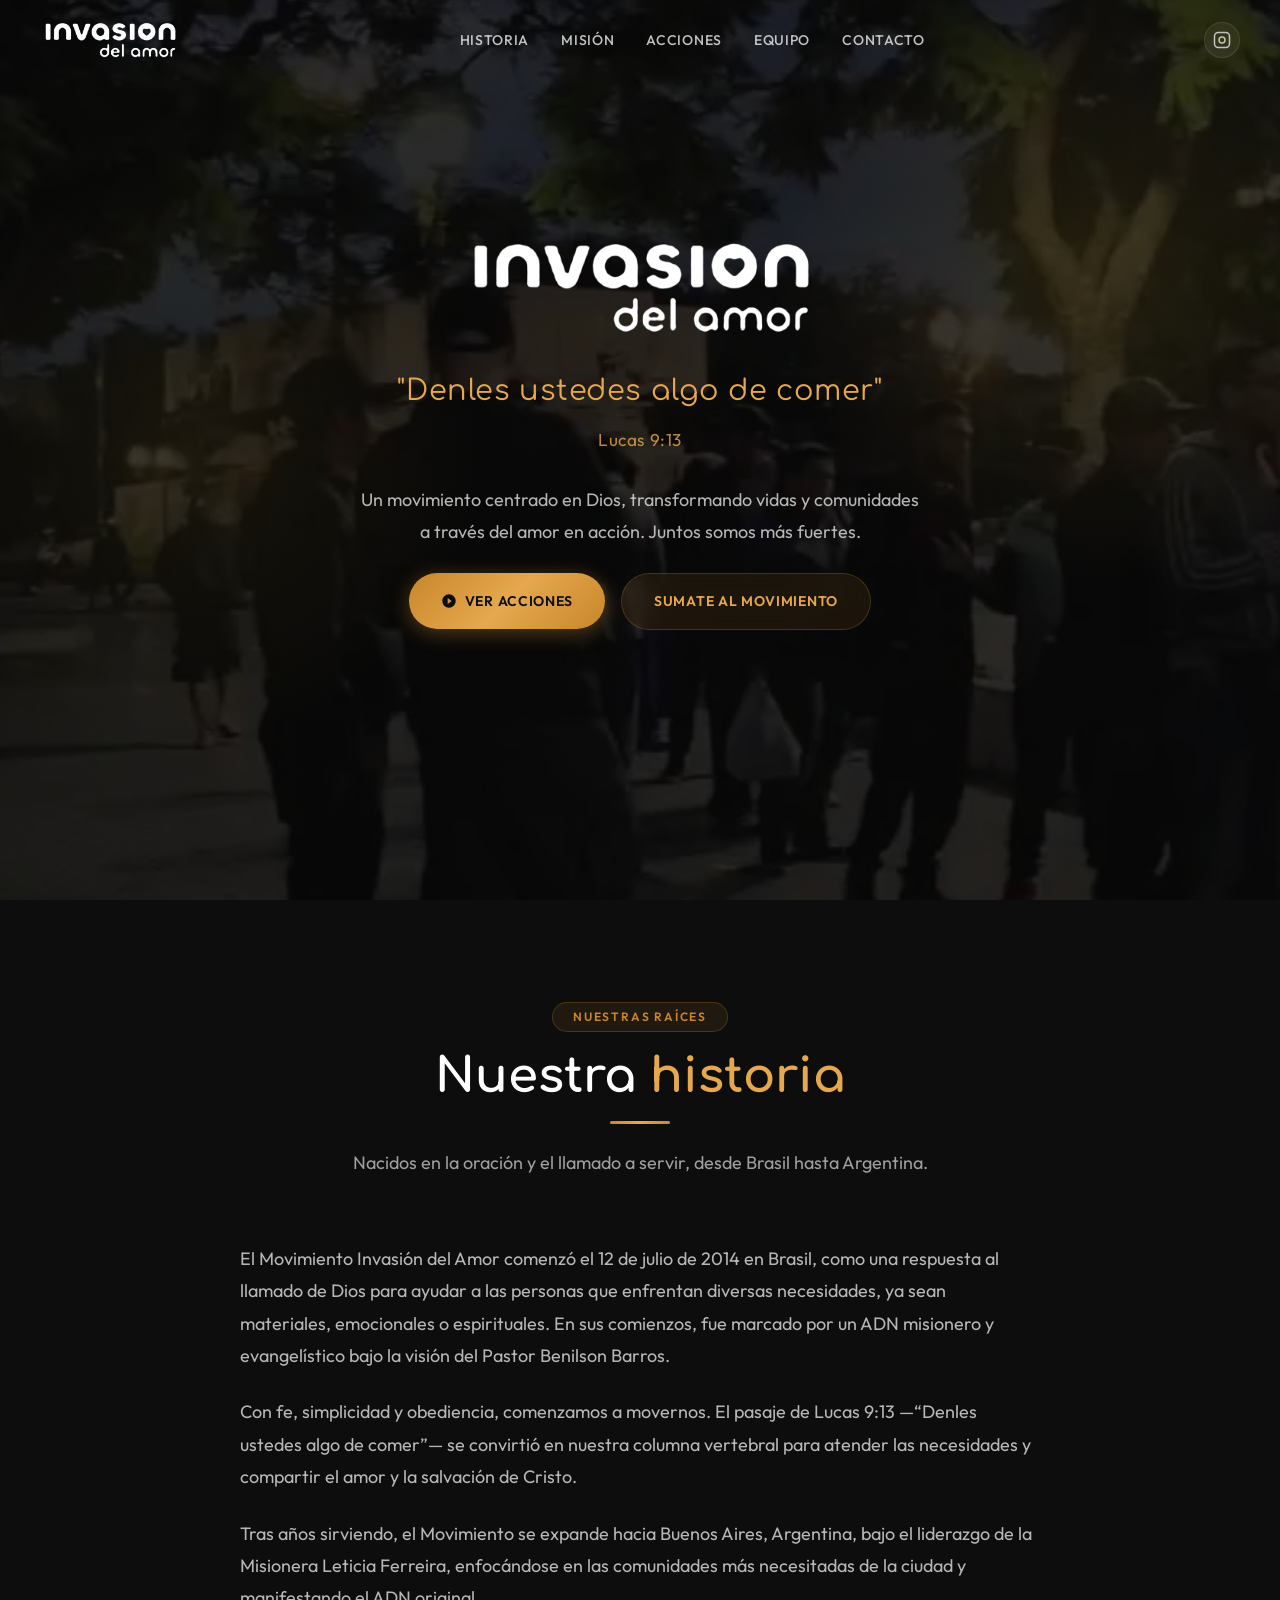
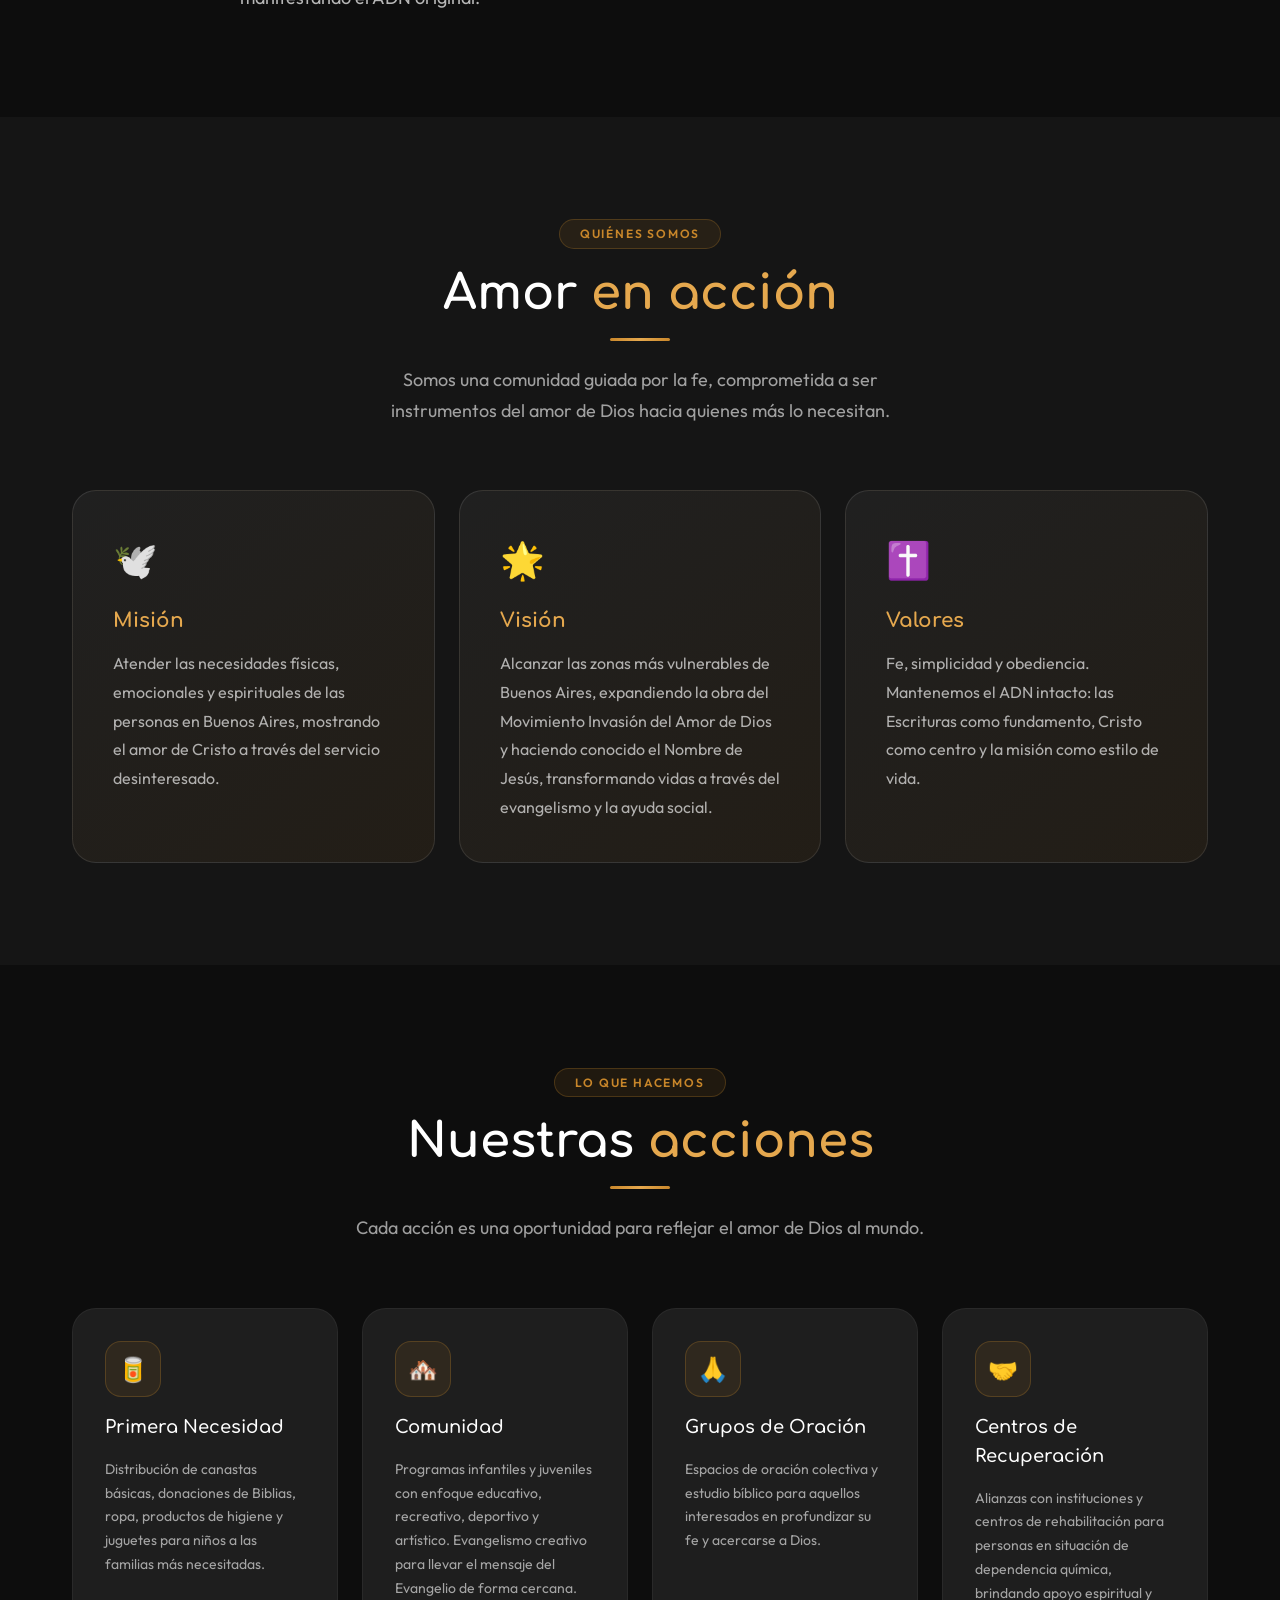
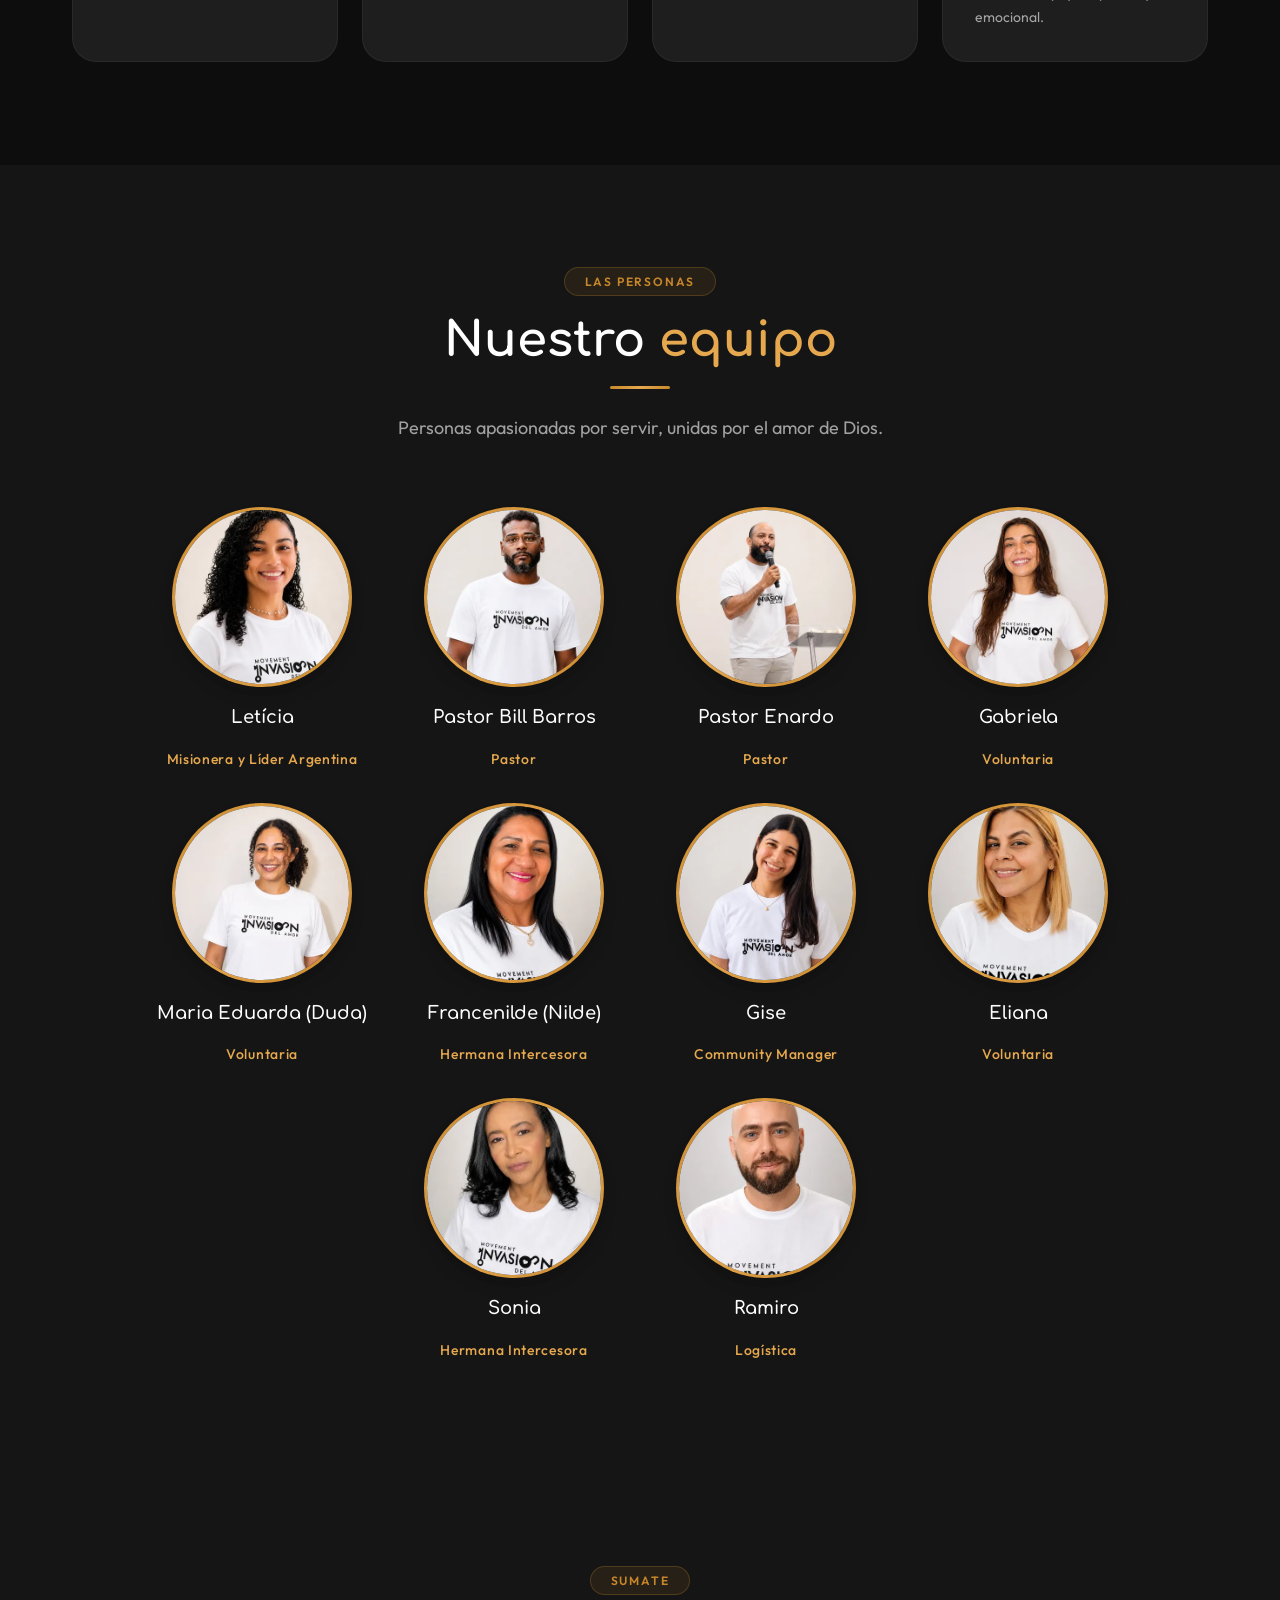
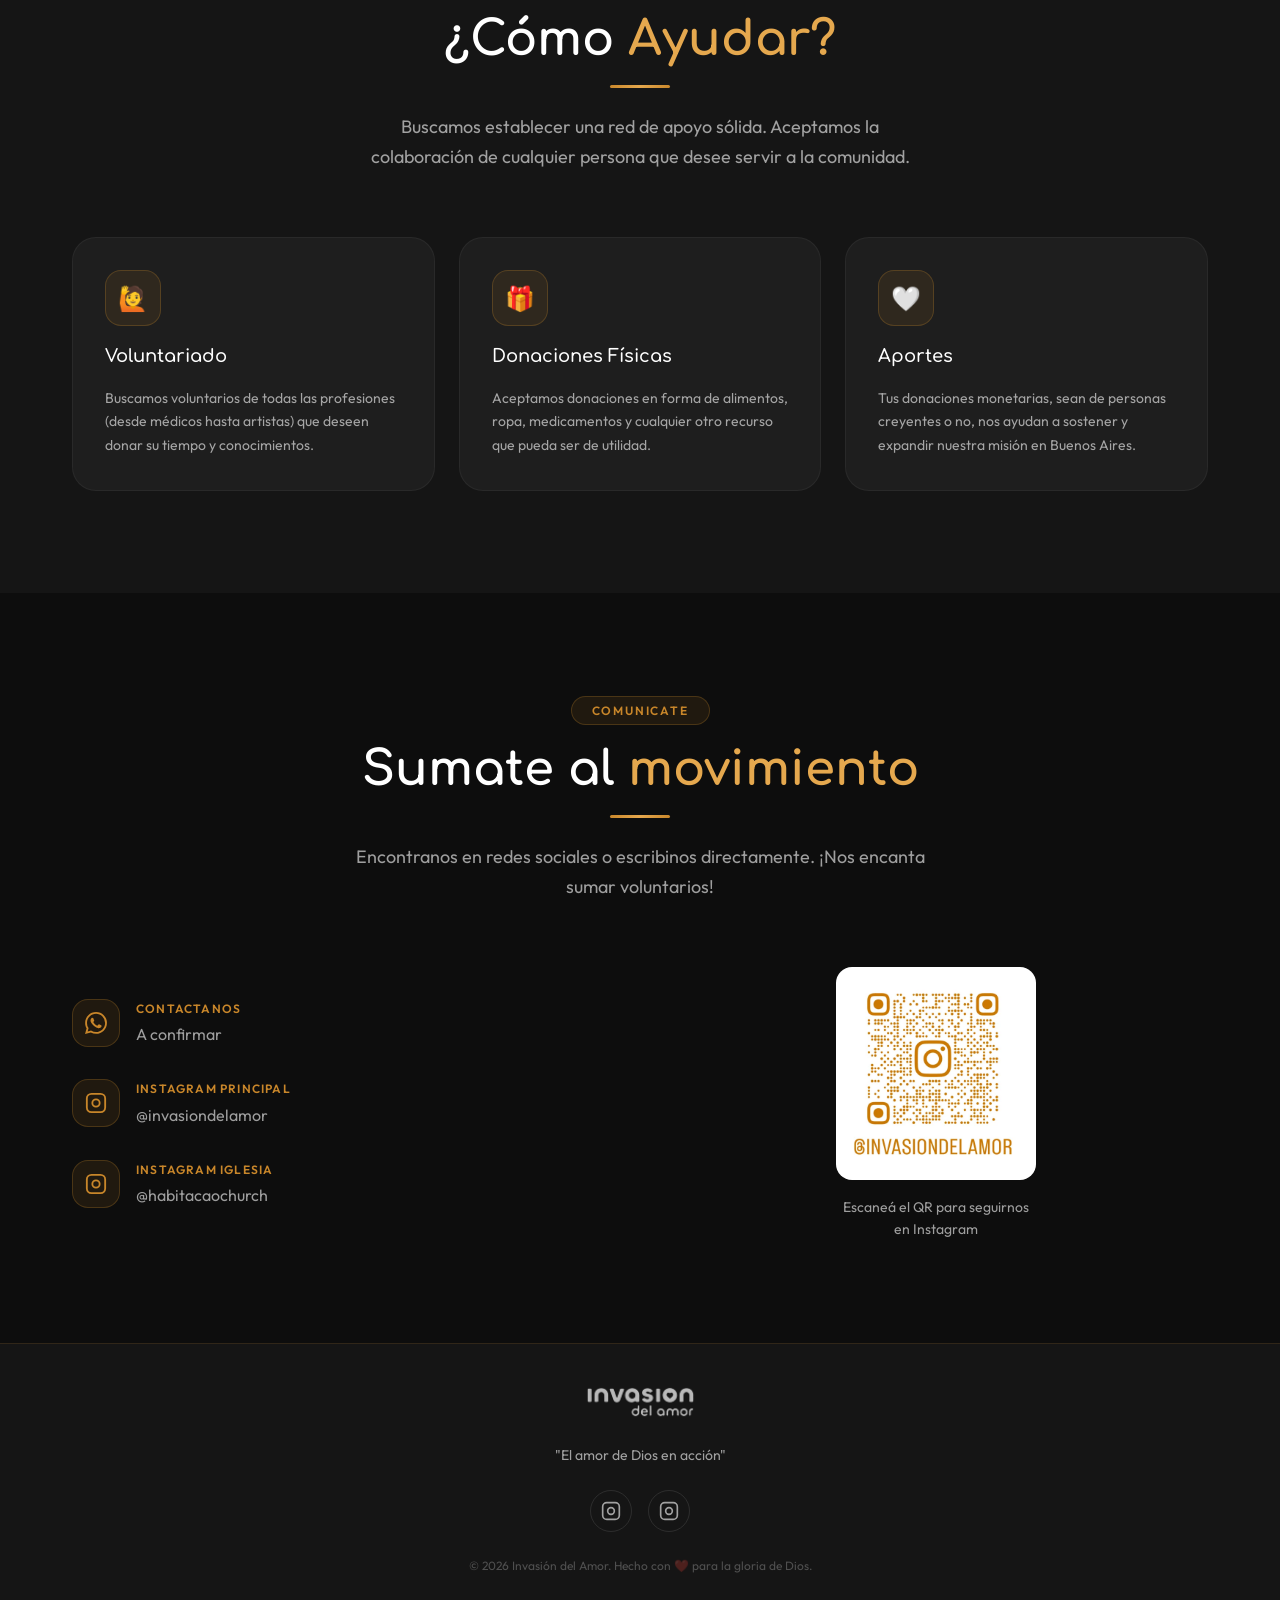
==== commit 2e89a8e8: "feat: logo nuevo, optimización de medios, accesibilidad y tipografía - Logo nuevo (blanco/transparen" ====
--- a/src/index.html
+++ b/src/index.html
@@ -3,31 +3,38 @@
 <head>
   <meta charset="UTF-8" />
   <meta name="viewport" content="width=device-width, initial-scale=1.0" />
-  <title>Invasión del Amor | Movement — Transformando vidas desde el amor de Dios</title>
+  <title>Invasión del Amor — Transformando vidas desde el amor de Dios</title>
   <meta name="description" content="Invasión del Amor es un movimiento centrado en Dios dedicado a ayudar al prójimo y a los necesitados. Conocenos, sumate y sé parte del cambio." />
-  <meta name="keywords" content="invasión del amor, movimiento cristiano, ayuda social, dios, iglesia, voluntariado" />
-  <meta property="og:title" content="Invasión del Amor | Movement" />
+  <meta name="theme-color" content="#0D0D0D" />
+  <meta property="og:title" content="Invasión del Amor" />
   <meta property="og:description" content="Transformando vidas desde el amor de Dios. Sumate al movimiento." />
   <meta property="og:type" content="website" />
-  <link rel="icon" href="assets/logos/logo-negro-cuadrado.jpg" />
+  <meta property="og:locale" content="es_AR" />
+  <!-- TODO: cuando haya dominio, usar URLs absolutas (https://dominio/...) en og:image y agregar og:url -->
+  <meta property="og:image" content="assets/logos/og-image.jpg" />
+  <meta name="twitter:card" content="summary_large_image" />
+
+  <link rel="icon" href="assets/logos/favicon.png" />
+  <link rel="apple-touch-icon" href="assets/logos/favicon.png" />
+
+  <!-- Fonts -->
+  <link rel="preconnect" href="https://fonts.googleapis.com" />
+  <link rel="preconnect" href="https://fonts.gstatic.com" crossorigin />
+  <link rel="stylesheet" href="https://fonts.googleapis.com/css2?family=Outfit:wght@300;400;500;600;700;800&family=Comfortaa:wght@500;700&display=swap" />
 
   <!-- Styles -->
   <link rel="stylesheet" href="styles/variables.css" />
   <link rel="stylesheet" href="styles/base.css" />
   <link rel="stylesheet" href="styles/components.css" />
-
-  <!-- Favicon -->
-  <link rel="icon" id="favicon" href="assets/logos/logo-blanco-transparente.png" />
-  
-  <!-- SVG Icons inline via CSS content — no external icon lib needed -->
 </head>
 <body>
+  <a class="skip-link" href="#contenido">Saltar al contenido</a>
 
   <!-- ===== NAVBAR ===== -->
   <header class="navbar" id="navbar">
     <div class="navbar__inner">
       <a href="#inicio" class="navbar__logo">
-        <img src="assets/logos/logo-blanco-transparente.png" alt="Invasión del Amor Logo" />
+        <img src="assets/logos/logo.png" alt="Invasión del Amor — inicio" />
       </a>
 
       <nav class="navbar__links" id="nav-links" aria-label="Navegación principal">
@@ -43,27 +50,32 @@
           <svg width="18" height="18" viewBox="0 0 24 24" fill="none" stroke="currentColor" stroke-width="2" stroke-linecap="round" stroke-linejoin="round"><rect x="2" y="2" width="20" height="20" rx="5" ry="5"/><circle cx="12" cy="12" r="4"/><circle cx="17.5" cy="6.5" r="0.01" fill="currentColor" stroke-width="3"/></svg>
         </a>
       </div>
-      <button class="navbar__hamburger" id="hamburger" aria-label="Menú" aria-expanded="false">
+      <button class="navbar__hamburger" id="hamburger" aria-label="Menú" aria-expanded="false" aria-controls="nav-links">
         <span></span><span></span><span></span>
       </button>
     </div>
   </header>
 
+  <main id="contenido">
   <!-- ===== HERO ===== -->
   <section class="hero" id="inicio">
-    <video autoplay loop muted playsinline class="hero__video">
-      <source src="assets/videos/video_invasion.mp4" type="video/mp4">
-    </video>
+    <!-- El video se carga desde main.js (se omite con "reducir movimiento" o ahorro de datos); el poster se ve siempre -->
+    <video muted loop playsinline preload="none" poster="assets/videos/poster.webp"
+           class="hero__video" id="hero-video" aria-hidden="true"
+           data-src="assets/videos/video_invasion.mp4"></video>
     <div class="hero__overlay"></div>
     <div class="hero__bg-pattern"></div>
     <div class="hero__content">
-      <img
-        src="assets/logos/logo-blanco-transparente.png"
-        alt="Movement Invasión del Amor"
-        class="hero__logo reveal"
-      />
+      <h1 class="hero__title">
+        <img
+          src="assets/logos/logo.png"
+          alt="Invasión del Amor"
+          class="hero__logo reveal"
+          fetchpriority="high"
+        />
+      </h1>
       <p class="hero__tagline reveal delay-1">
-        "Denles ustedes algo de comer"<br><span style="font-size: 0.6em; opacity: 0.8; font-style: normal; font-family: var(--font-primary);">Lucas 9:13</span>
+        "Denles ustedes algo de comer"<br><span class="hero__tagline-ref">Lucas 9:13</span>
       </p>
       <p class="hero__description reveal delay-2">
         Un movimiento centrado en Dios, transformando vidas y comunidades a través
@@ -83,19 +95,19 @@
   </section>
 
   <!-- ===== HISTORIA ===== -->
-  <section class="history section" id="historia" style="background: var(--color-dark); padding: var(--space-20) 0;">
+  <section class="history section" id="historia">
     <div class="container">
       <div class="section-header reveal">
         <span class="section-header__label">Nuestras raíces</span>
         <h2 class="section-header__title">Nuestra <span>historia</span></h2>
         <div class="gold-divider"></div>
-        <p class="section-header__subtitle" style="margin-top:1.5rem">
+        <p class="section-header__subtitle">
           Nacidos en la oración y el llamado a servir, desde Brasil hasta Argentina.
         </p>
       </div>
-      <div style="max-width: 800px; margin: 0 auto; color: rgba(255,255,255,0.7); line-height: 1.8; font-size: var(--fs-lg);">
-        <p class="reveal delay-1" style="margin-bottom: 1.5rem;">El Movimiento Invasión del Amor comenzó el 12 de julio de 2014 en Brasil, como una respuesta al llamado de Dios para ayudar a las personas que enfrentan diversas necesidades, ya sean materiales, emocionales o espirituales. En sus comienzos, fue marcado por un ADN misionero y evangelístico bajo la visión del Pastor Benilson Barros.</p>
-        <p class="reveal delay-2" style="margin-bottom: 1.5rem;">Con fe, simplicidad y obediencia, comenzamos a movernos. El pasaje de Lucas 9:13 —“Denles ustedes algo de comer”— se convirtió en nuestra columna vertebral para atender las necesidades y compartir el amor y la salvación de Cristo.</p>
+      <div class="history__text">
+        <p class="reveal delay-1">El Movimiento Invasión del Amor comenzó el 12 de julio de 2014 en Brasil, como una respuesta al llamado de Dios para ayudar a las personas que enfrentan diversas necesidades, ya sean materiales, emocionales o espirituales. En sus comienzos, fue marcado por un ADN misionero y evangelístico bajo la visión del Pastor Benilson Barros.</p>
+        <p class="reveal delay-2">Con fe, simplicidad y obediencia, comenzamos a movernos. El pasaje de Lucas 9:13 —“Denles ustedes algo de comer”— se convirtió en nuestra columna vertebral para atender las necesidades y compartir el amor y la salvación de Cristo.</p>
         <p class="reveal delay-3">Tras años sirviendo, el Movimiento se expande hacia Buenos Aires, Argentina, bajo el liderazgo de la Misionera Leticia Ferreira, enfocándose en las comunidades más necesitadas de la ciudad y manifestando el ADN original.</p>
       </div>
     </div>
@@ -108,28 +120,28 @@
         <span class="section-header__label">Quiénes somos</span>
         <h2 class="section-header__title">Amor <span>en acción</span></h2>
         <div class="gold-divider"></div>
-        <p class="section-header__subtitle" style="margin-top:1.5rem">
+        <p class="section-header__subtitle">
           Somos una comunidad guiada por la fe, comprometida a ser instrumentos del amor de Dios hacia quienes más lo necesitan.
         </p>
       </div>
 
       <div class="mission__grid">
         <div class="mission__card reveal delay-1">
-          <span class="mission__card-icon">🕊️</span>
+          <span class="mission__card-icon" aria-hidden="true">🕊️</span>
           <h3 class="mission__card-title">Misión</h3>
           <p class="mission__card-text">
             Atender las necesidades físicas, emocionales y espirituales de las personas en Buenos Aires, mostrando el amor de Cristo a través del servicio desinteresado.
           </p>
         </div>
         <div class="mission__card reveal delay-2">
-          <span class="mission__card-icon">🌟</span>
+          <span class="mission__card-icon" aria-hidden="true">🌟</span>
           <h3 class="mission__card-title">Visión</h3>
           <p class="mission__card-text">
             Alcanzar las zonas más vulnerables de Buenos Aires, expandiendo la obra del Movimiento Invasión del Amor de Dios y haciendo conocido el Nombre de Jesús, transformando vidas a través del evangelismo y la ayuda social.
           </p>
         </div>
         <div class="mission__card reveal delay-3">
-          <span class="mission__card-icon">✝️</span>
+          <span class="mission__card-icon" aria-hidden="true">✝️</span>
           <h3 class="mission__card-title">Valores</h3>
           <p class="mission__card-text">
             Fe, simplicidad y obediencia. Mantenemos el ADN intacto: las Escrituras como fundamento, Cristo como centro y la misión como estilo de vida.
@@ -146,29 +158,29 @@
         <span class="section-header__label">Lo que hacemos</span>
         <h2 class="section-header__title">Nuestras <span>acciones</span></h2>
         <div class="gold-divider"></div>
-        <p class="section-header__subtitle" style="margin-top:1.5rem">
+        <p class="section-header__subtitle">
           Cada acción es una oportunidad para reflejar el amor de Dios al mundo.
         </p>
       </div>
 
       <div class="actions__grid">
         <div class="action-card reveal delay-1">
-          <div class="action-card__icon">🥫</div>
+          <div class="action-card__icon" aria-hidden="true">🥫</div>
           <h3 class="action-card__title">Primera Necesidad</h3>
           <p class="action-card__text">Distribución de canastas básicas, donaciones de Biblias, ropa, productos de higiene y juguetes para niños a las familias más necesitadas.</p>
         </div>
         <div class="action-card reveal delay-2">
-          <div class="action-card__icon">🏘️</div>
+          <div class="action-card__icon" aria-hidden="true">🏘️</div>
           <h3 class="action-card__title">Comunidad</h3>
           <p class="action-card__text">Programas infantiles y juveniles con enfoque educativo, recreativo, deportivo y artístico. Evangelismo creativo para llevar el mensaje del Evangelio de forma cercana.</p>
         </div>
         <div class="action-card reveal delay-3">
-          <div class="action-card__icon">🙏</div>
+          <div class="action-card__icon" aria-hidden="true">🙏</div>
           <h3 class="action-card__title">Grupos de Oración</h3>
           <p class="action-card__text">Espacios de oración colectiva y estudio bíblico para aquellos interesados en profundizar su fe y acercarse a Dios.</p>
         </div>
         <div class="action-card reveal delay-4">
-          <div class="action-card__icon">🤝</div>
+          <div class="action-card__icon" aria-hidden="true">🤝</div>
           <h3 class="action-card__title">Centros de Recuperación</h3>
           <p class="action-card__text">Alianzas con instituciones y centros de rehabilitación para personas en situación de dependencia química, brindando apoyo espiritual y emocional.</p>
         </div>
@@ -183,7 +195,7 @@
         <span class="section-header__label">Las personas</span>
         <h2 class="section-header__title">Nuestro <span>equipo</span></h2>
         <div class="gold-divider"></div>
-        <p class="section-header__subtitle" style="margin-top:1.5rem">
+        <p class="section-header__subtitle">
           Personas apasionadas por servir, unidas por el amor de Dios.
         </p>
       </div>
@@ -191,70 +203,70 @@
       <div class="team__grid">
         <div class="team-card reveal delay-1">
           <div class="team-card__photo-wrap">
-            <img src="assets/img/leti.png" alt="Letícia" class="team-card__photo" loading="lazy" />
+            <img src="assets/img/leti.webp" alt="Letícia" class="team-card__photo" loading="lazy" decoding="async" width="180" height="180" />
           </div>
           <p class="team-card__name">Letícia</p>
           <p class="team-card__role">Misionera y Líder Argentina</p>
         </div>
         <div class="team-card reveal delay-2">
           <div class="team-card__photo-wrap">
-            <img src="assets/img/bill.png" alt="Pastor Bill" class="team-card__photo" loading="lazy" />
+            <img src="assets/img/bill.webp" alt="Pastor Bill" class="team-card__photo" loading="lazy" decoding="async" width="180" height="180" />
           </div>
           <p class="team-card__name">Pastor Bill Barros</p>
           <p class="team-card__role">Pastor</p>
         </div>
         <div class="team-card reveal delay-3">
           <div class="team-card__photo-wrap">
-            <img src="assets/img/Enardo.png" alt="Pastor Enardo" class="team-card__photo" loading="lazy" />
+            <img src="assets/img/Enardo.webp" alt="Pastor Enardo" class="team-card__photo" loading="lazy" decoding="async" width="180" height="180" />
           </div>
           <p class="team-card__name">Pastor Enardo</p>
           <p class="team-card__role">Pastor</p>
         </div>
         <div class="team-card reveal delay-4">
           <div class="team-card__photo-wrap">
-            <img src="assets/img/gabi.png" alt="Gabriela" class="team-card__photo" loading="lazy" />
+            <img src="assets/img/gabi.webp" alt="Gabriela" class="team-card__photo" loading="lazy" decoding="async" width="180" height="180" />
           </div>
           <p class="team-card__name">Gabriela</p>
           <p class="team-card__role">Voluntaria</p>
         </div>
         <div class="team-card reveal delay-5">
           <div class="team-card__photo-wrap">
-            <img src="assets/img/duda.png" alt="Maria Eduarda (Duda)" class="team-card__photo" loading="lazy" />
+            <img src="assets/img/duda.webp" alt="Maria Eduarda (Duda)" class="team-card__photo" loading="lazy" decoding="async" width="180" height="180" />
           </div>
           <p class="team-card__name">Maria Eduarda (Duda)</p>
           <p class="team-card__role">Voluntaria</p>
         </div>
         <div class="team-card reveal">
           <div class="team-card__photo-wrap">
-            <img src="assets/img/nilde.png" alt="Francenilde (Nilde)" class="team-card__photo" loading="lazy" />
+            <img src="assets/img/nilde.webp" alt="Francenilde (Nilde)" class="team-card__photo" loading="lazy" decoding="async" width="180" height="180" />
           </div>
           <p class="team-card__name">Francenilde (Nilde)</p>
           <p class="team-card__role">Hermana Intercesora</p>
         </div>
         <div class="team-card reveal">
           <div class="team-card__photo-wrap">
-            <img src="assets/img/gise.png" alt="Gise" class="team-card__photo" loading="lazy" />
+            <img src="assets/img/gise.webp" alt="Gise" class="team-card__photo" loading="lazy" decoding="async" width="180" height="180" />
           </div>
           <p class="team-card__name">Gise</p>
           <p class="team-card__role">Community Manager</p>
         </div>
         <div class="team-card reveal">
           <div class="team-card__photo-wrap">
-            <img src="assets/img/eliana.png" alt="Eliana" class="team-card__photo" loading="lazy" />
+            <img src="assets/img/eliana.webp" alt="Eliana" class="team-card__photo" loading="lazy" decoding="async" width="180" height="180" />
           </div>
           <p class="team-card__name">Eliana</p>
           <p class="team-card__role">Voluntaria</p>
         </div>
         <div class="team-card reveal">
           <div class="team-card__photo-wrap">
-            <img src="assets/img/sonia.png" alt="Sonia" class="team-card__photo" loading="lazy" />
+            <img src="assets/img/sonia.webp" alt="Sonia" class="team-card__photo" loading="lazy" decoding="async" width="180" height="180" />
           </div>
           <p class="team-card__name">Sonia</p>
           <p class="team-card__role">Hermana Intercesora</p>
         </div>
         <div class="team-card reveal">
           <div class="team-card__photo-wrap">
-            <img src="assets/img/ramiro.png" alt="Ramiro" class="team-card__photo" loading="lazy" />
+            <img src="assets/img/ramiro.webp" alt="Ramiro" class="team-card__photo" loading="lazy" decoding="async" width="180" height="180" />
           </div>
           <p class="team-card__name">Ramiro</p>
           <p class="team-card__role">Logística</p>
@@ -264,29 +276,29 @@
   </section>
 
   <!-- ===== CÓMO AYUDAR ===== -->
-  <section class="help section" id="como-ayudar" style="background: var(--color-dark-2);">
+  <section class="help section" id="como-ayudar">
     <div class="container">
       <div class="section-header reveal">
         <span class="section-header__label">Sumate</span>
         <h2 class="section-header__title">¿Cómo <span>Ayudar?</span></h2>
         <div class="gold-divider"></div>
-        <p class="section-header__subtitle" style="margin-top:1.5rem">
+        <p class="section-header__subtitle">
           Buscamos establecer una red de apoyo sólida. Aceptamos la colaboración de cualquier persona que desee servir a la comunidad.
         </p>
       </div>
-      <div class="help__grid" style="display: grid; grid-template-columns: repeat(auto-fit, minmax(280px, 1fr)); gap: var(--space-6);">
-        <div class="action-card reveal delay-1" style="background: var(--color-dark-3);">
-          <div class="action-card__icon">🙋</div>
+      <div class="help__grid">
+        <div class="action-card reveal delay-1">
+          <div class="action-card__icon" aria-hidden="true">🙋</div>
           <h3 class="action-card__title">Voluntariado</h3>
           <p class="action-card__text">Buscamos voluntarios de todas las profesiones (desde médicos hasta artistas) que deseen donar su tiempo y conocimientos.</p>
         </div>
-        <div class="action-card reveal delay-2" style="background: var(--color-dark-3);">
-          <div class="action-card__icon">🎁</div>
+        <div class="action-card reveal delay-2">
+          <div class="action-card__icon" aria-hidden="true">🎁</div>
           <h3 class="action-card__title">Donaciones Físicas</h3>
           <p class="action-card__text">Aceptamos donaciones en forma de alimentos, ropa, medicamentos y cualquier otro recurso que pueda ser de utilidad.</p>
         </div>
-        <div class="action-card reveal delay-3" style="background: var(--color-dark-3);">
-          <div class="action-card__icon">🤍</div>
+        <div class="action-card reveal delay-3">
+          <div class="action-card__icon" aria-hidden="true">🤍</div>
           <h3 class="action-card__title">Aportes</h3>
           <p class="action-card__text">Tus donaciones monetarias, sean de personas creyentes o no, nos ayudan a sostener y expandir nuestra misión en Buenos Aires.</p>
         </div>
@@ -301,7 +313,7 @@
         <span class="section-header__label">Comunicate</span>
         <h2 class="section-header__title">Sumate al <span>movimiento</span></h2>
         <div class="gold-divider"></div>
-        <p class="section-header__subtitle" style="margin-top:1.5rem">
+        <p class="section-header__subtitle">
           Encontranos en redes sociales o escribinos directamente. ¡Nos encanta sumar voluntarios!
         </p>
       </div>
@@ -315,7 +327,7 @@
             <div>
               <p class="contact__item-label">Contactanos</p>
               <p class="contact__item-value">
-                <a href="#contacto" target="_blank" rel="noopener">A confirmar</a>
+                <a href="#contacto" data-wa data-wa-show-number target="_blank" rel="noopener">A confirmar</a>
               </p>
             </div>
           </div>
@@ -344,38 +356,40 @@
         </div>
 
         <div class="contact__qr reveal-right">
-          <img src="assets/logos/qr-instagram-invasion-dorado.png" alt="QR Instagram @invasiondelamor" />
+          <img src="assets/logos/qr-instagram-invasion-dorado.webp" width="200" height="215" loading="lazy" alt="QR Instagram @invasiondelamor" />
           <p class="contact__qr-label">Escaneá el QR para seguirnos<br>en Instagram</p>
         </div>
       </div>
     </div>
   </section>
+
+  </main>
 
   <!-- ===== FOOTER ===== -->
   <footer class="footer">
     <div class="footer__inner">
       <div class="footer__logo">
-        <img src="assets/logos/logo-blanco-transparente.png" alt="Invasión del Amor" />
+        <img src="assets/logos/logo.png" alt="Invasión del Amor" />
       </div>
       <p class="footer__tagline">"El amor de Dios en acción"</p>
       <div class="footer__social">
         <a href="https://www.instagram.com/invasiondelamor" target="_blank" rel="noopener" aria-label="Instagram">
           <svg width="20" height="20" viewBox="0 0 24 24" fill="none" stroke="currentColor" stroke-width="2" stroke-linecap="round" stroke-linejoin="round"><rect x="2" y="2" width="20" height="20" rx="5"/><circle cx="12" cy="12" r="4"/><circle cx="17.5" cy="6.5" r="0.01" fill="currentColor" stroke-width="3"/></svg>
         </a>
-        <a href="https://wa.me/1234567890" target="_blank" rel="noopener" aria-label="WhatsApp">
+        <a href="#contacto" data-wa hidden target="_blank" rel="noopener" aria-label="WhatsApp">
           <svg width="20" height="20" viewBox="0 0 24 24" fill="currentColor"><path d="M17.472 14.382c-.297-.149-1.758-.867-2.03-.967-.273-.099-.471-.148-.67.15-.197.297-.767.966-.94 1.164-.173.199-.347.223-.644.075-.297-.15-1.255-.463-2.39-1.475-.883-.788-1.48-1.761-1.653-2.059-.173-.297-.018-.458.13-.606.134-.133.298-.347.446-.52.149-.174.198-.298.298-.497.099-.198.05-.371-.025-.52-.075-.149-.669-1.612-.916-2.207-.242-.579-.487-.5-.669-.51-.173-.008-.371-.01-.57-.01-.198 0-.52.074-.792.372-.272.297-1.04 1.016-1.04 2.479 0 1.462 1.065 2.875 1.213 3.074.149.198 2.096 3.2 5.077 4.487.709.306 1.262.489 1.694.625.712.227 1.36.195 1.871.118.571-.085 1.758-.719 2.006-1.413.248-.694.248-1.289.173-1.413-.074-.124-.272-.198-.57-.347m-5.421 7.403h-.004a9.87 9.87 0 01-5.031-1.378l-.361-.214-3.741.982.998-3.648-.235-.374a9.86 9.86 0 01-1.51-5.26c.001-5.45 4.436-9.884 9.888-9.884 2.64 0 5.122 1.03 6.988 2.898a9.825 9.825 0 012.893 6.994c-.003 5.45-4.437 9.884-9.885 9.884m8.413-18.297A11.815 11.815 0 0012.05 0C5.495 0 .16 5.335.157 11.892c0 2.096.547 4.142 1.588 5.945L.057 24l6.305-1.654a11.882 11.882 0 005.683 1.448h.005c6.554 0 11.89-5.335 11.893-11.893a11.821 11.821 0 00-3.48-8.413z"/></svg>
         </a>
         <a href="https://www.instagram.com/habitacaochurch" target="_blank" rel="noopener" aria-label="Habitação Church">
           <svg width="20" height="20" viewBox="0 0 24 24" fill="none" stroke="currentColor" stroke-width="2" stroke-linecap="round" stroke-linejoin="round"><rect x="2" y="2" width="20" height="20" rx="5"/><circle cx="12" cy="12" r="4"/><circle cx="17.5" cy="6.5" r="0.01" fill="currentColor" stroke-width="3"/></svg>
         </a>
       </div>
-      <p class="footer__copy">© 2026 Invasión del Amor. Hecho con ❤️ para la gloria de Dios.</p>
+      <p class="footer__copy">© 2026 Invasión del Amor. Hecho con <span aria-hidden="true">❤️</span><span class="sr-only">amor</span> para la gloria de Dios.</p>
     </div>
   </footer>
 
   <!-- ===== WHATSAPP FLOAT ===== -->
   <a
-    href="https://wa.me/1234567890"
+    href="#contacto" data-wa hidden
     class="wa-float"
     target="_blank" rel="noopener"
     aria-label="Contactar por WhatsApp"
--- a/src/styles/variables.css
+++ b/src/styles/variables.css
@@ -2,7 +2,7 @@
    INVASIÓN DEL AMOR - CSS Variables
    =========================== */
 
-@import url('https://fonts.googleapis.com/css2?family=Outfit:wght@300;400;500;600;700;800&family=Playfair+Display:ital,wght@0,400;0,700;1,400&display=swap');
+/* Las fuentes (Outfit para texto, Comfortaa para títulos — acorde al logo) se cargan con <link> en index.html */
 
 :root {
   /* Brand Colors */
@@ -38,7 +38,7 @@
 
   /* Typography */
   --font-primary:   'Outfit', sans-serif;
-  --font-display:   'Playfair Display', serif;
+  --font-display:   'Comfortaa', 'Outfit', sans-serif;
 
   --fs-xs:    0.75rem;
   --fs-sm:    0.875rem;
--- a/src/styles/base.css
+++ b/src/styles/base.css
@@ -125,3 +125,37 @@
 .delay-3 { transition-delay: 0.3s; }
 .delay-4 { transition-delay: 0.4s; }
 .delay-5 { transition-delay: 0.5s; }
+
+/* Accesibilidad */
+.sr-only {
+  position: absolute; width: 1px; height: 1px;
+  padding: 0; margin: -1px; overflow: hidden;
+  clip: rect(0, 0, 0, 0); white-space: nowrap; border: 0;
+}
+.skip-link {
+  position: absolute; top: -100px; left: var(--space-4);
+  z-index: 2000;
+  background: var(--color-gold); color: var(--color-dark);
+  padding: var(--space-2) var(--space-4);
+  border-radius: var(--radius-full);
+  font-weight: var(--fw-semibold);
+}
+.skip-link:focus { top: var(--space-4); }
+:focus-visible {
+  outline: 2px solid var(--color-gold-light);
+  outline-offset: 3px;
+}
+
+/* Respetar "reducir movimiento" del sistema */
+@media (prefers-reduced-motion: reduce) {
+  html { scroll-behavior: auto; }
+  *, *::before, *::after {
+    animation-duration: 0.01ms !important;
+    animation-iteration-count: 1 !important;
+    transition-duration: 0.01ms !important;
+    transition-delay: 0s !important;
+  }
+  .reveal, .reveal-left, .reveal-right { opacity: 1; transform: none; }
+}
+
+[hidden] { display: none !important; }
--- a/src/styles/components.css
+++ b/src/styles/components.css
@@ -51,7 +51,8 @@
   border-radius: var(--radius-full);
   transition: width var(--transition-base);
 }
-.navbar__links a:hover { color: var(--color-gold-light); }
+.navbar__links a:hover,
+.navbar__links a.active { color: var(--color-gold-light); }
 .navbar__links a:hover::after { width: 100%; }
 .navbar__social { display: flex; gap: var(--space-4); align-items: center; }
 .navbar__social a {
@@ -134,13 +135,18 @@
   gap: var(--space-6);
   padding: 0 var(--container-pad);
 }
+.hero__title { margin: 0; line-height: 0; }
 .hero__logo { width: clamp(180px, 30vw, 360px); }
 .hero__tagline {
   font-family: var(--font-display);
   font-size: clamp(1.2rem, 3vw, 1.8rem);
-  font-style: italic;
+  font-style: normal;
   color: var(--color-gold-light);
   letter-spacing: 0.02em;
+}
+.hero__tagline-ref {
+  font-size: 0.6em; opacity: 0.8;
+  font-style: normal; font-family: var(--font-primary);
 }
 .hero__description {
   max-width: 560px;
@@ -212,10 +218,19 @@
 }
 .section-header__title span { color: var(--color-gold-light); }
 .section-header__subtitle {
-  max-width: 580px; margin-inline: auto;
+  max-width: 580px; margin-inline: auto; margin-top: var(--space-6);
   color: rgba(255,255,255,0.6);
   font-size: var(--fs-lg); line-height: 1.7;
 }
+
+/* ── HISTORY SECTION ── */
+.history { background: var(--color-dark); }
+.history__text {
+  max-width: 800px; margin: 0 auto;
+  color: rgba(255,255,255,0.7);
+  line-height: 1.8; font-size: var(--fs-lg);
+}
+.history__text p + p { margin-top: 1.5rem; }
 
 /* ── MISSION SECTION ── */
 .mission { background: var(--color-dark-2); }
@@ -248,6 +263,7 @@
   display: block;
 }
 .mission__card-title {
+  font-family: var(--font-display);
   font-size: var(--fs-xl); font-weight: var(--fw-bold);
   color: var(--color-gold-light);
   margin-bottom: var(--space-3);
@@ -290,6 +306,7 @@
   box-shadow: var(--shadow-glow);
 }
 .action-card__title {
+  font-family: var(--font-display);
   font-size: var(--fs-lg); font-weight: var(--fw-semibold);
   color: var(--color-white);
 }
@@ -326,12 +343,21 @@
 }
 .team-card__photo-wrap:hover .team-card__photo { transform: scale(1.08); }
 .team-card__name {
+  font-family: var(--font-display);
   font-size: var(--fs-lg); font-weight: var(--fw-semibold);
   color: var(--color-white);
 }
 .team-card__role {
   font-size: var(--fs-sm); color: var(--color-gold-light);
   font-weight: var(--fw-medium); letter-spacing: 0.05em;
+}
+
+/* ── HELP SECTION ── */
+.help { background: var(--color-dark-2); }
+.help__grid {
+  display: grid;
+  grid-template-columns: repeat(auto-fit, minmax(280px, 1fr));
+  gap: var(--space-6);
 }
 
 /* ── CONTACT SECTION ── */
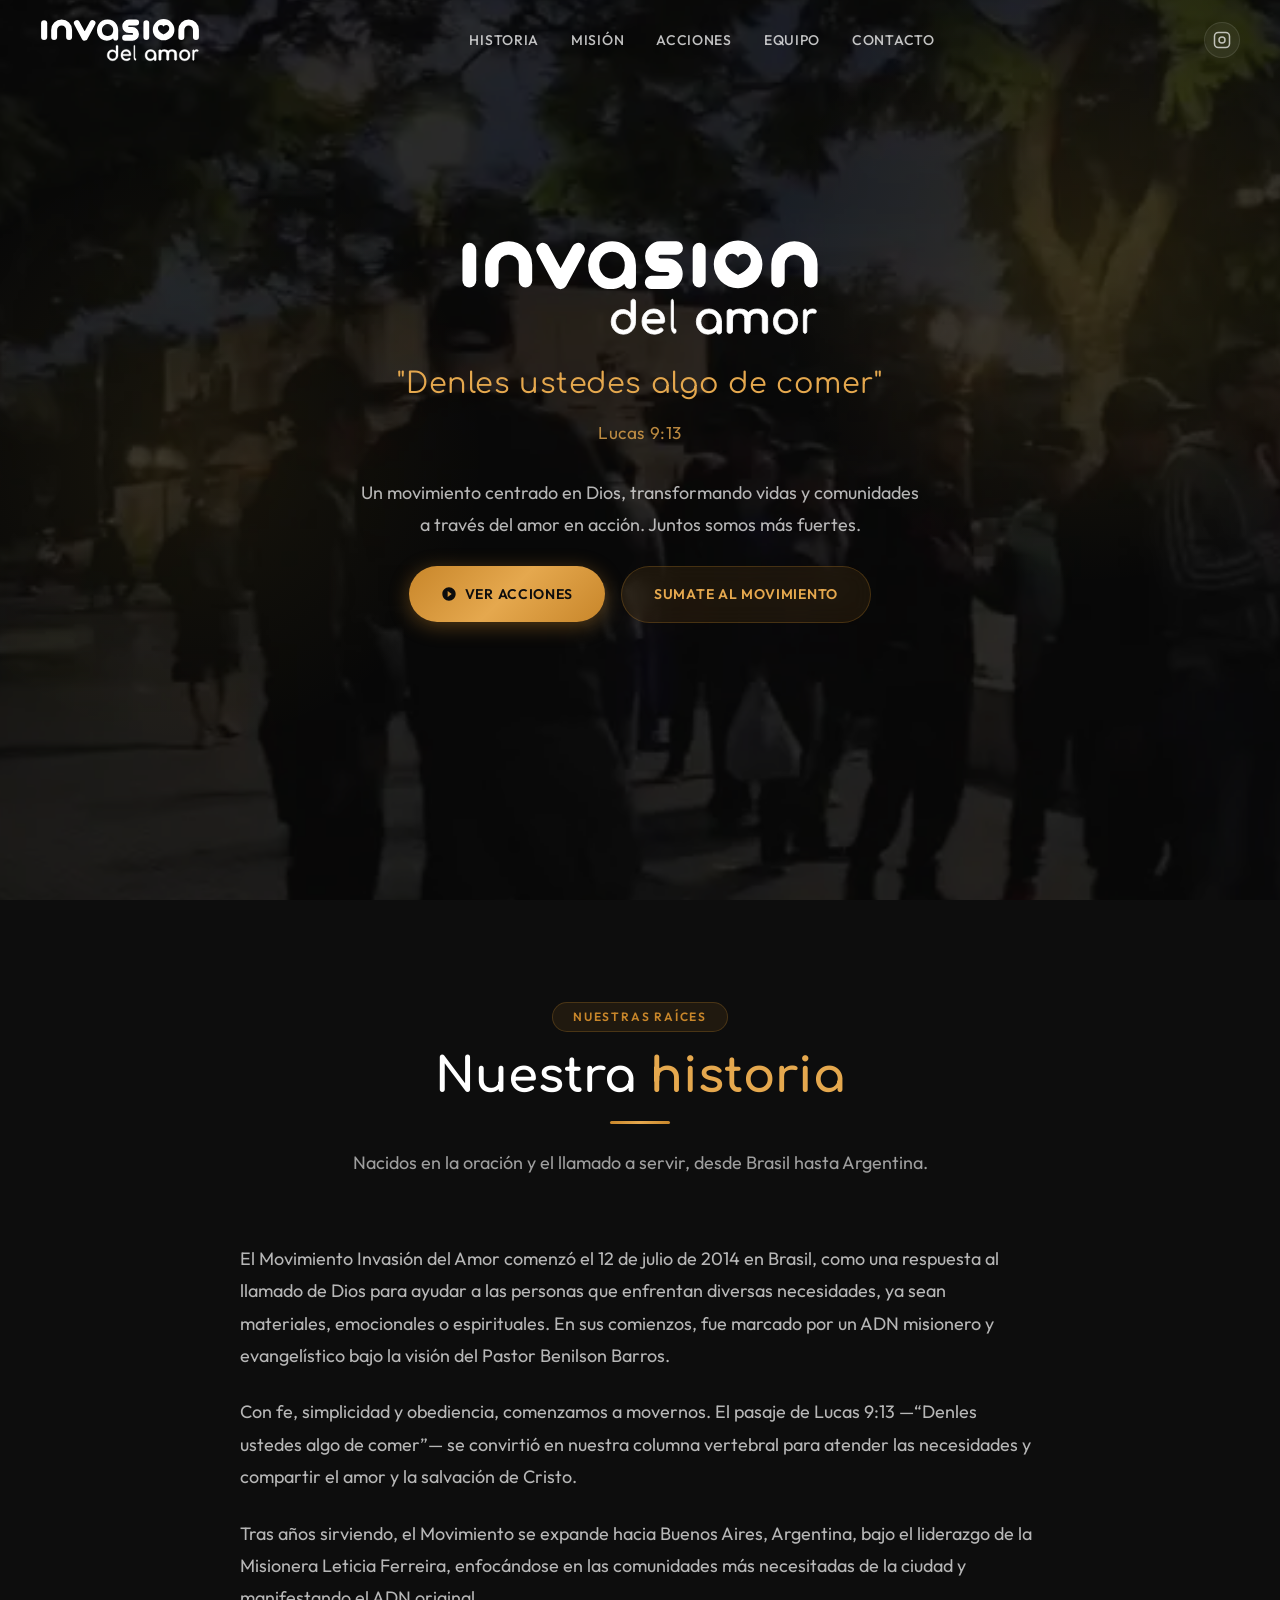
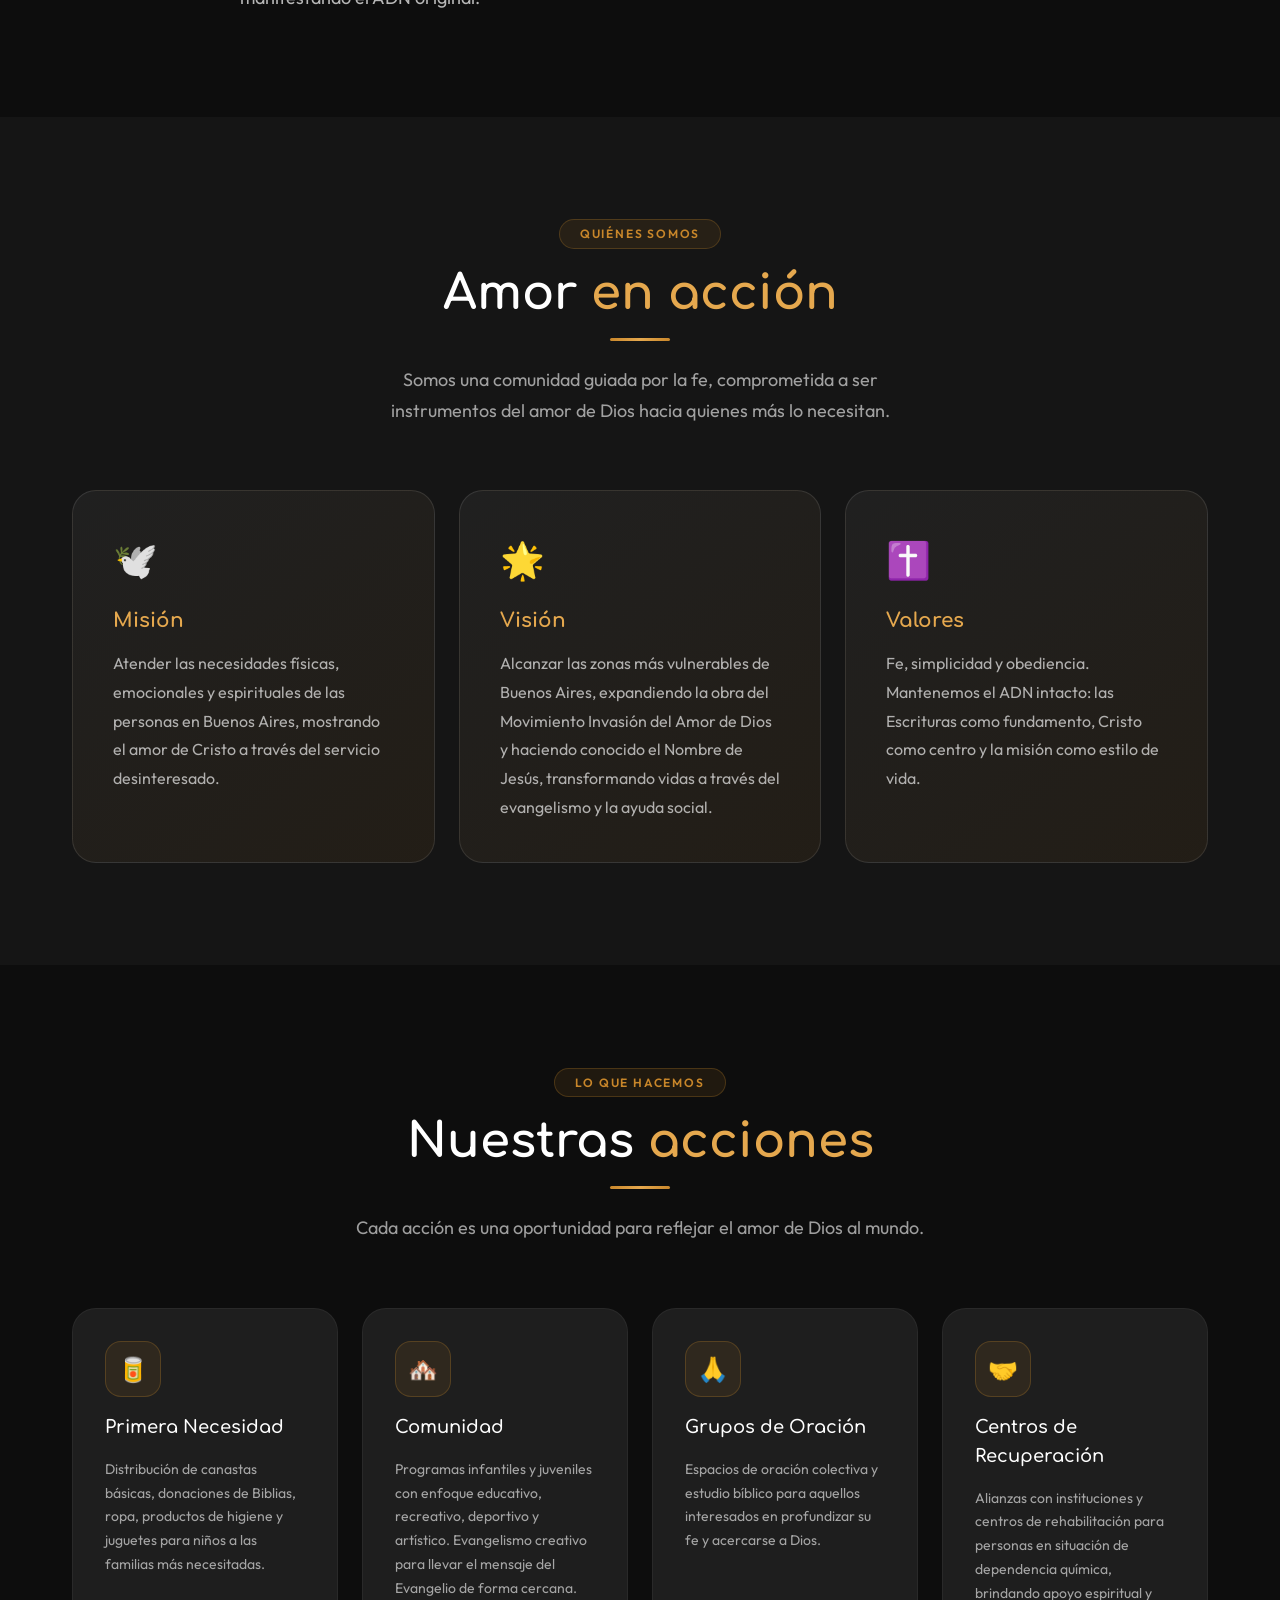
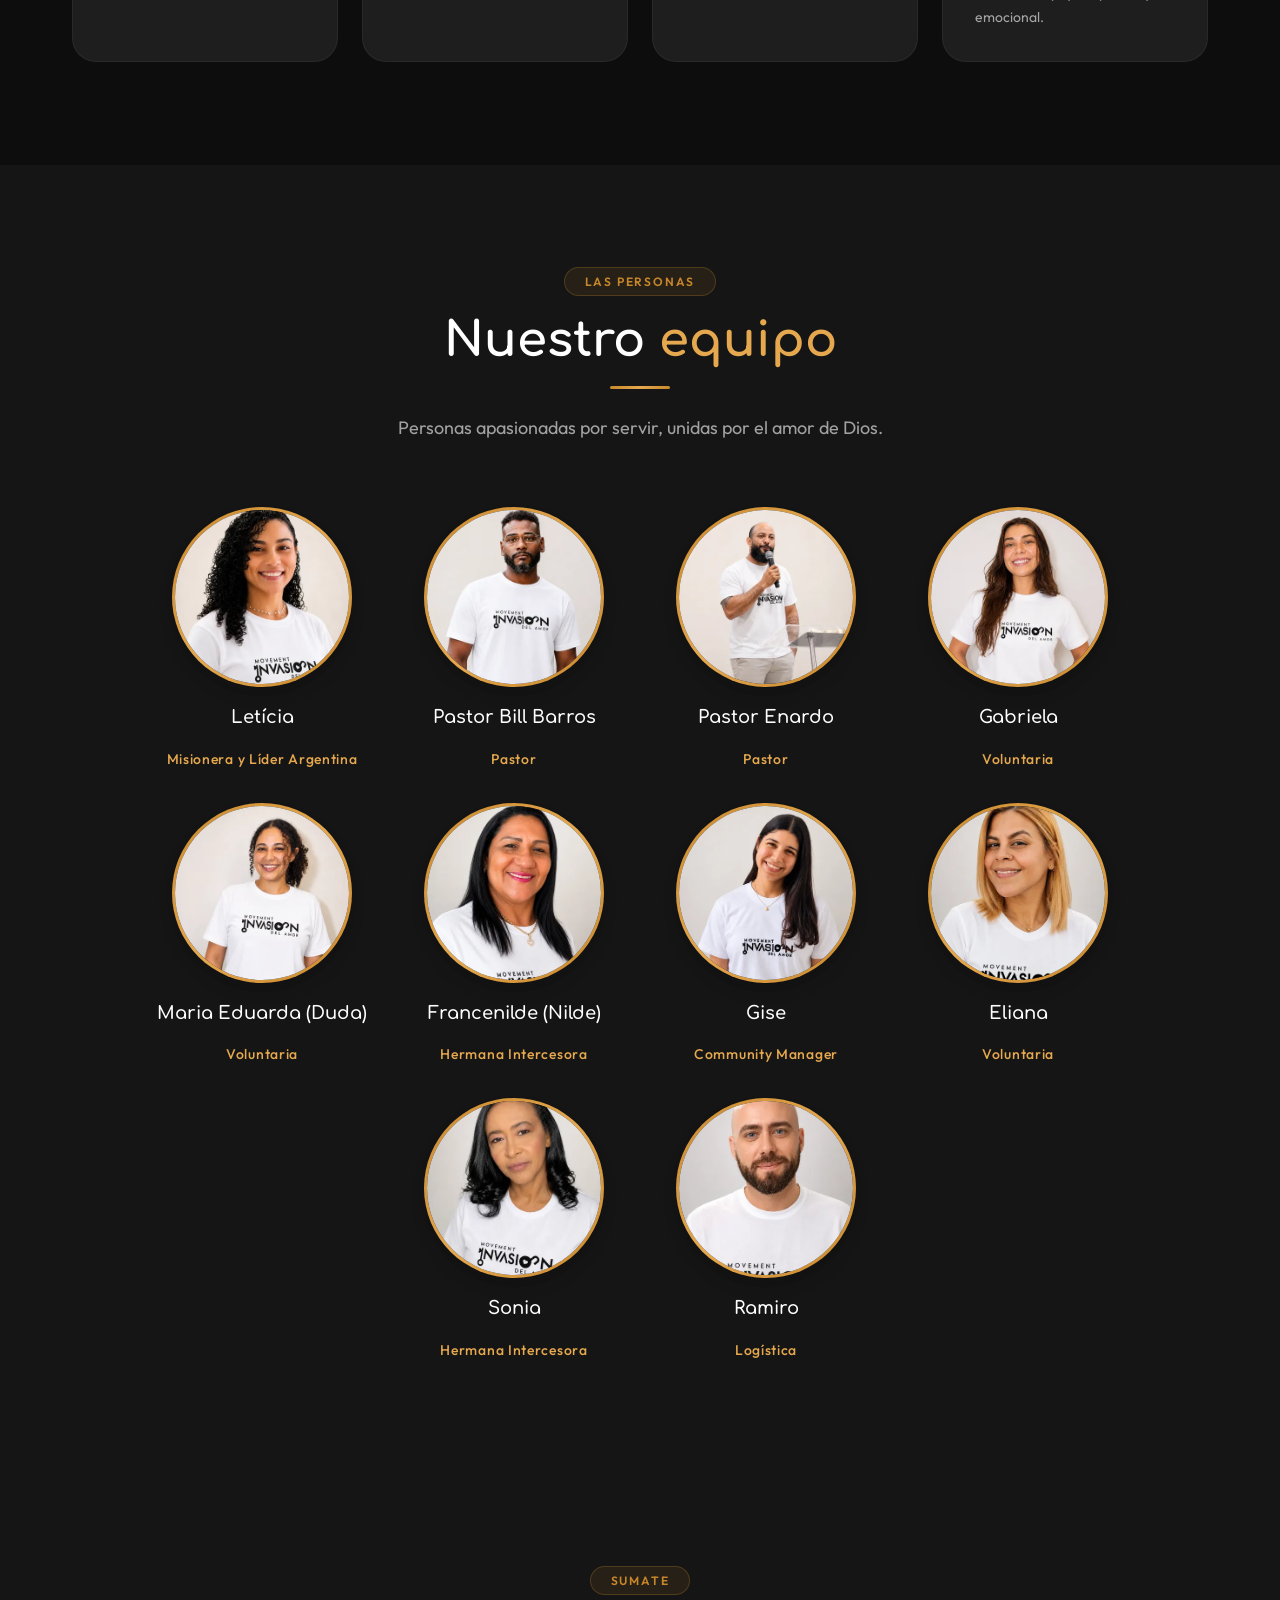
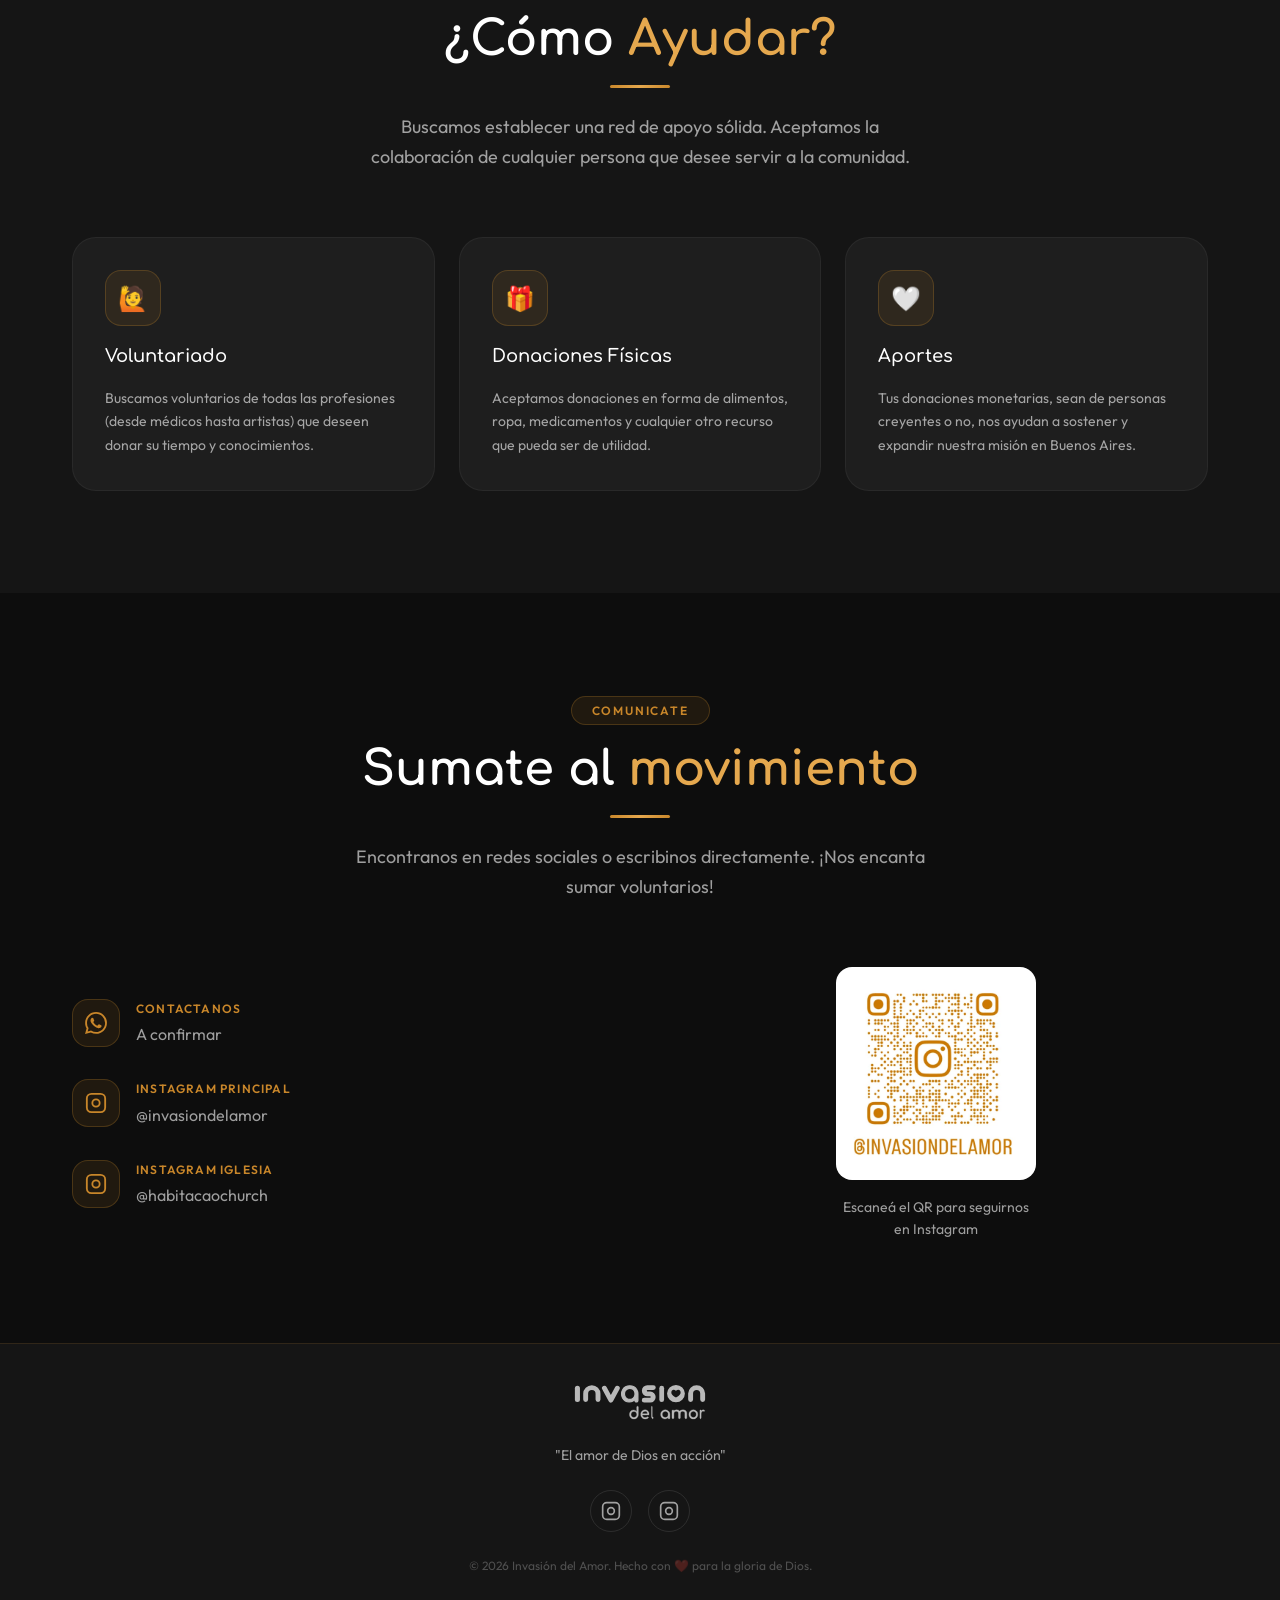
==== commit a5a8d8c8: "feat: logo vectorial (SVG) reconstruido con Comfortaa - logo.svg reemplaza a logo.png: nítido a cual" ====
--- a/src/index.html
+++ b/src/index.html
@@ -34,7 +34,7 @@
   <header class="navbar" id="navbar">
     <div class="navbar__inner">
       <a href="#inicio" class="navbar__logo">
-        <img src="assets/logos/logo.png" alt="Invasión del Amor — inicio" />
+        <img src="assets/logos/logo.svg" width="888" height="244" alt="Invasión del Amor — inicio" />
       </a>
 
       <nav class="navbar__links" id="nav-links" aria-label="Navegación principal">
@@ -68,7 +68,7 @@
     <div class="hero__content">
       <h1 class="hero__title">
         <img
-          src="assets/logos/logo.png"
+          src="assets/logos/logo.svg" width="888" height="244"
           alt="Invasión del Amor"
           class="hero__logo reveal"
           fetchpriority="high"
@@ -369,7 +369,7 @@
   <footer class="footer">
     <div class="footer__inner">
       <div class="footer__logo">
-        <img src="assets/logos/logo.png" alt="Invasión del Amor" />
+        <img src="assets/logos/logo.svg" width="888" height="244" alt="Invasión del Amor" />
       </div>
       <p class="footer__tagline">"El amor de Dios en acción"</p>
       <div class="footer__social">
--- a/src/styles/components.css
+++ b/src/styles/components.css
@@ -410,7 +410,7 @@
   display: flex; flex-direction: column; align-items: center;
   gap: var(--space-6); text-align: center;
 }
-.footer__logo img { height: 36px; filter: brightness(0) invert(1); opacity: 0.7; }
+.footer__logo img { height: 36px; width: auto; opacity: 0.7; }
 .footer__tagline { color: var(--text-muted); font-size: var(--fs-sm); }
 .footer__social { display: flex; gap: var(--space-4); }
 .footer__social a {
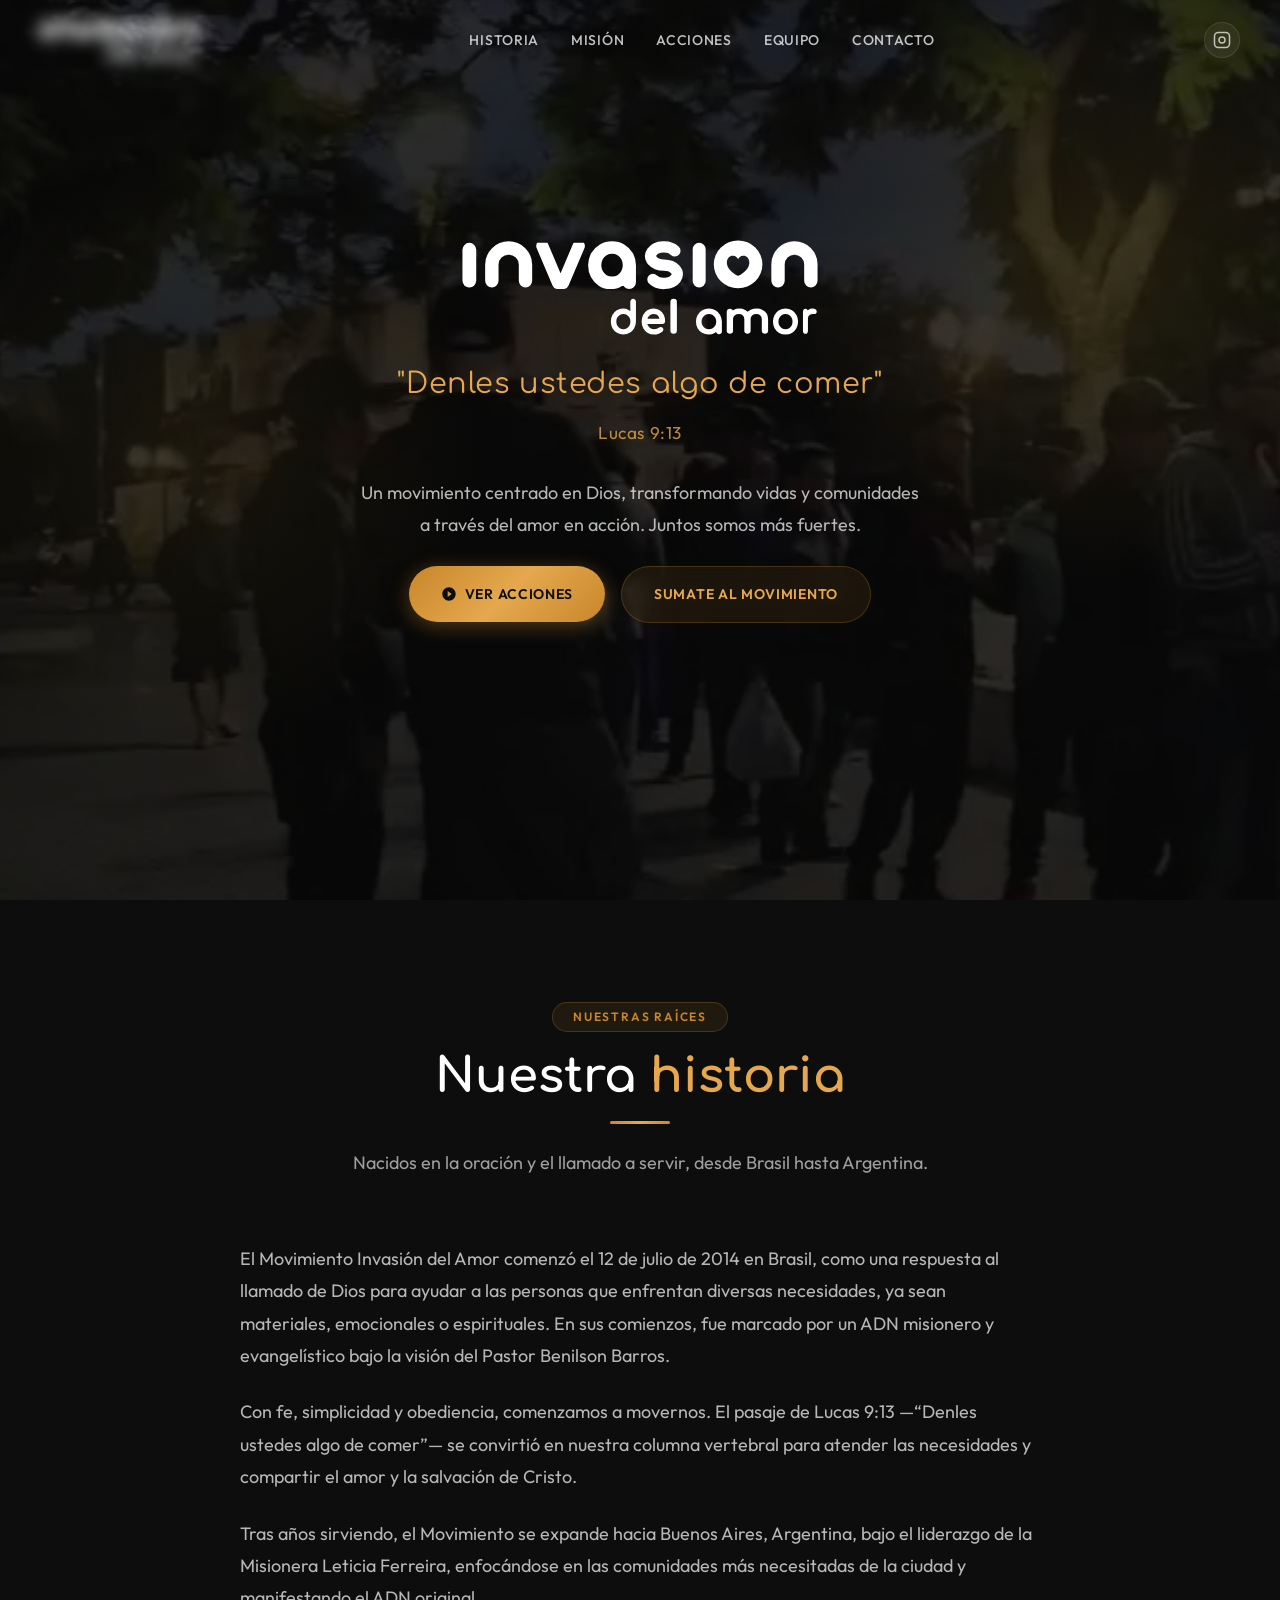
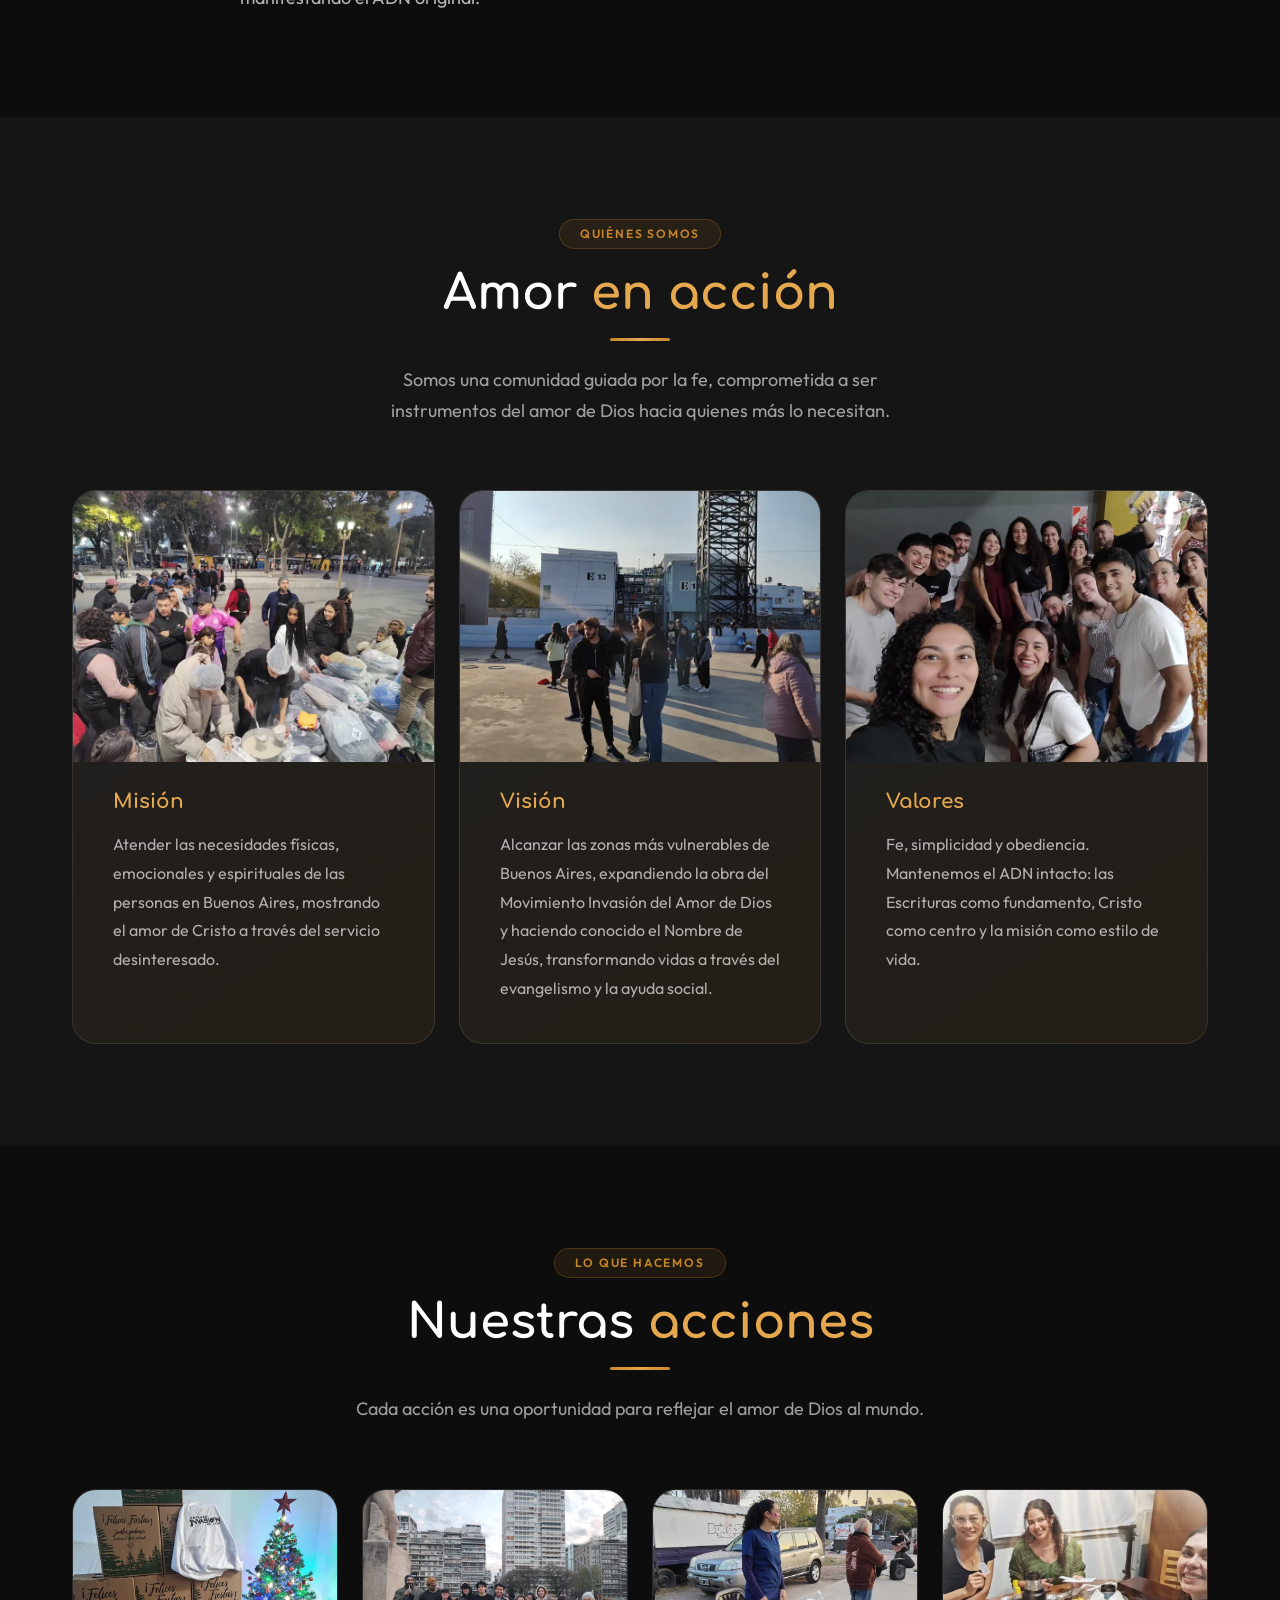
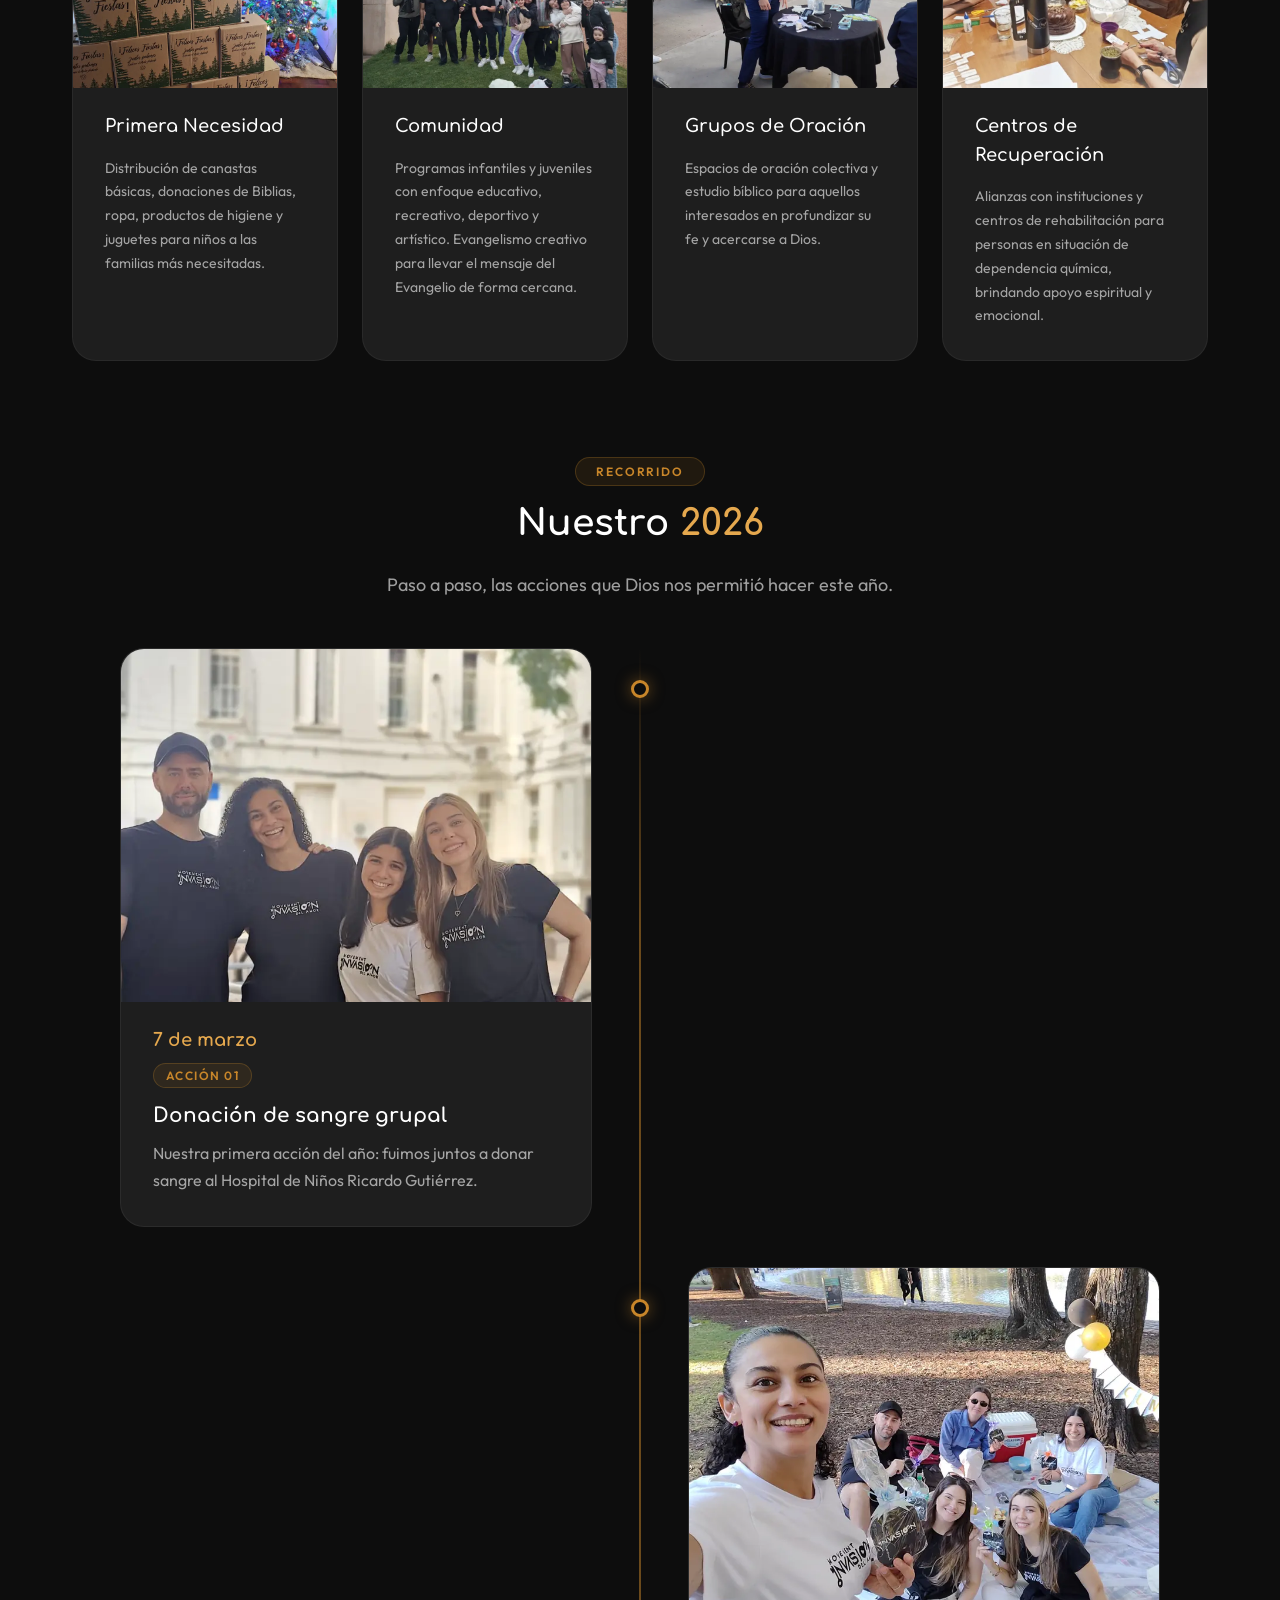
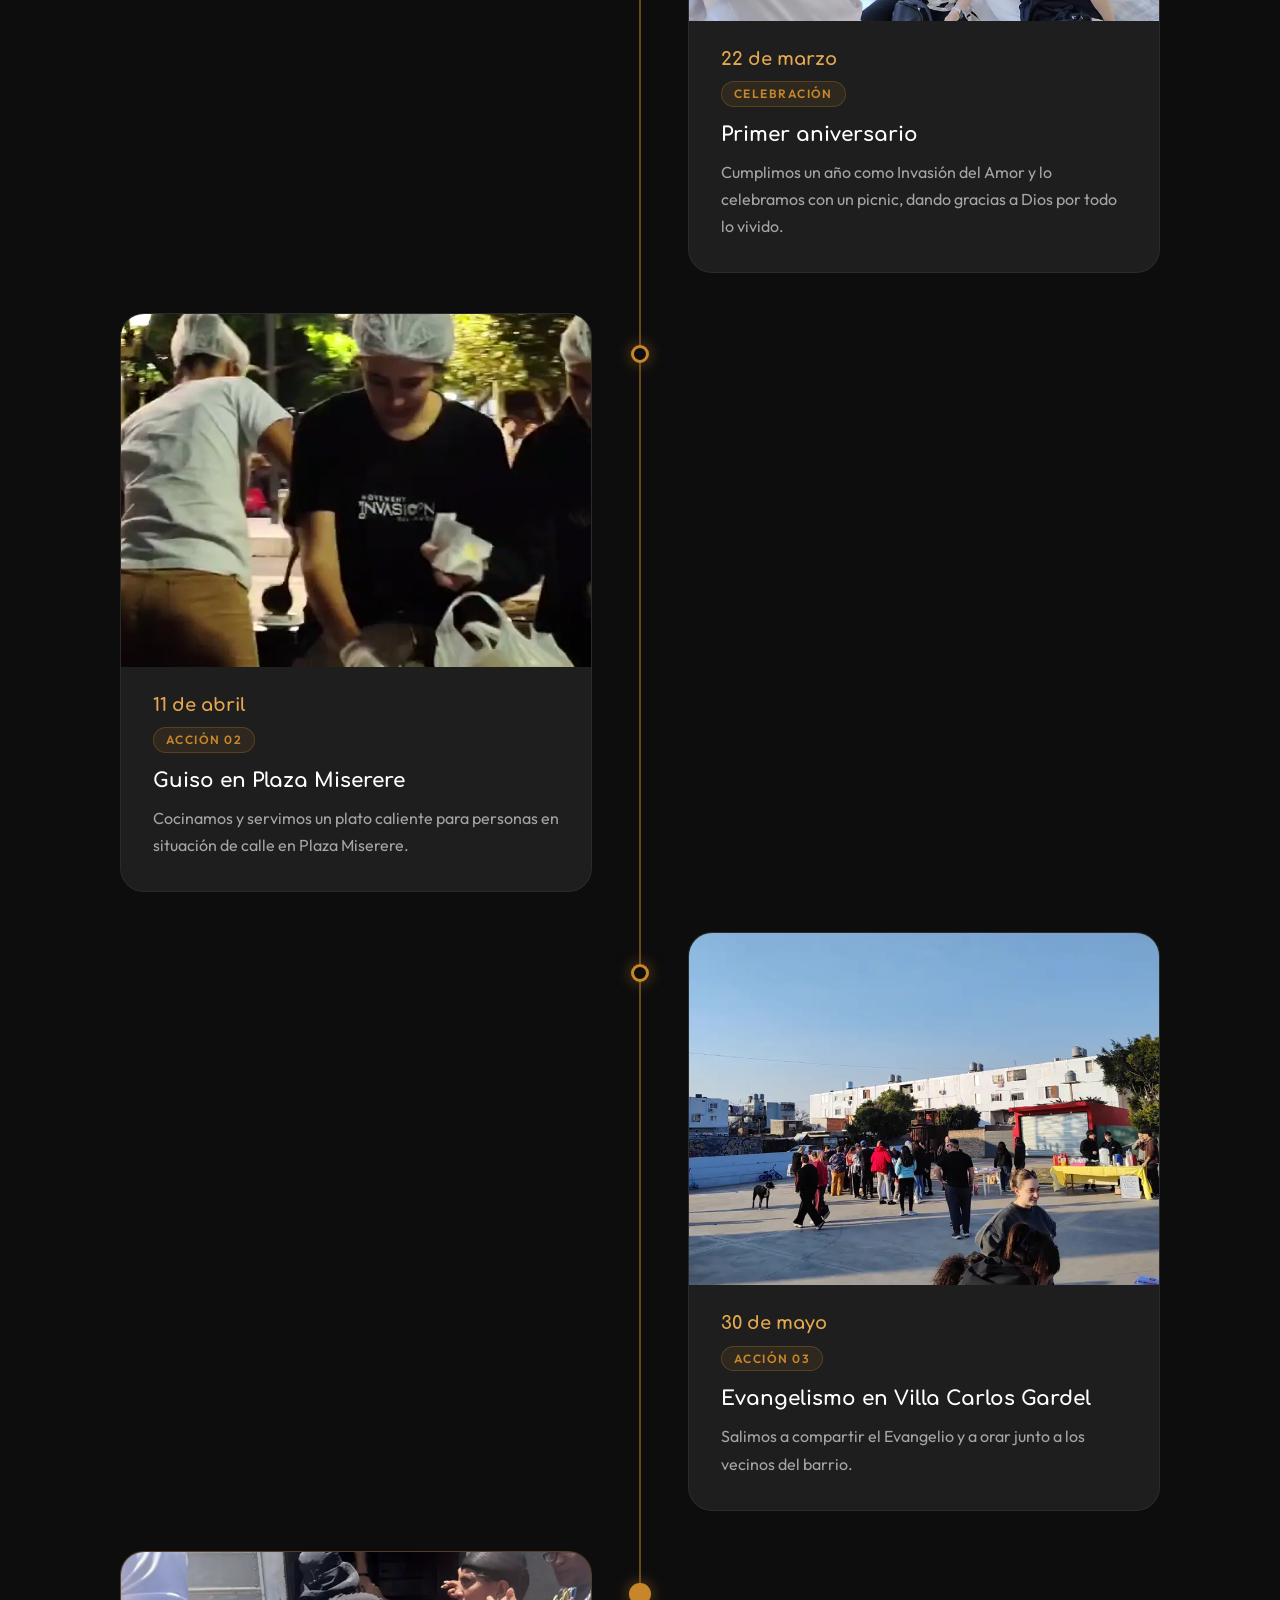
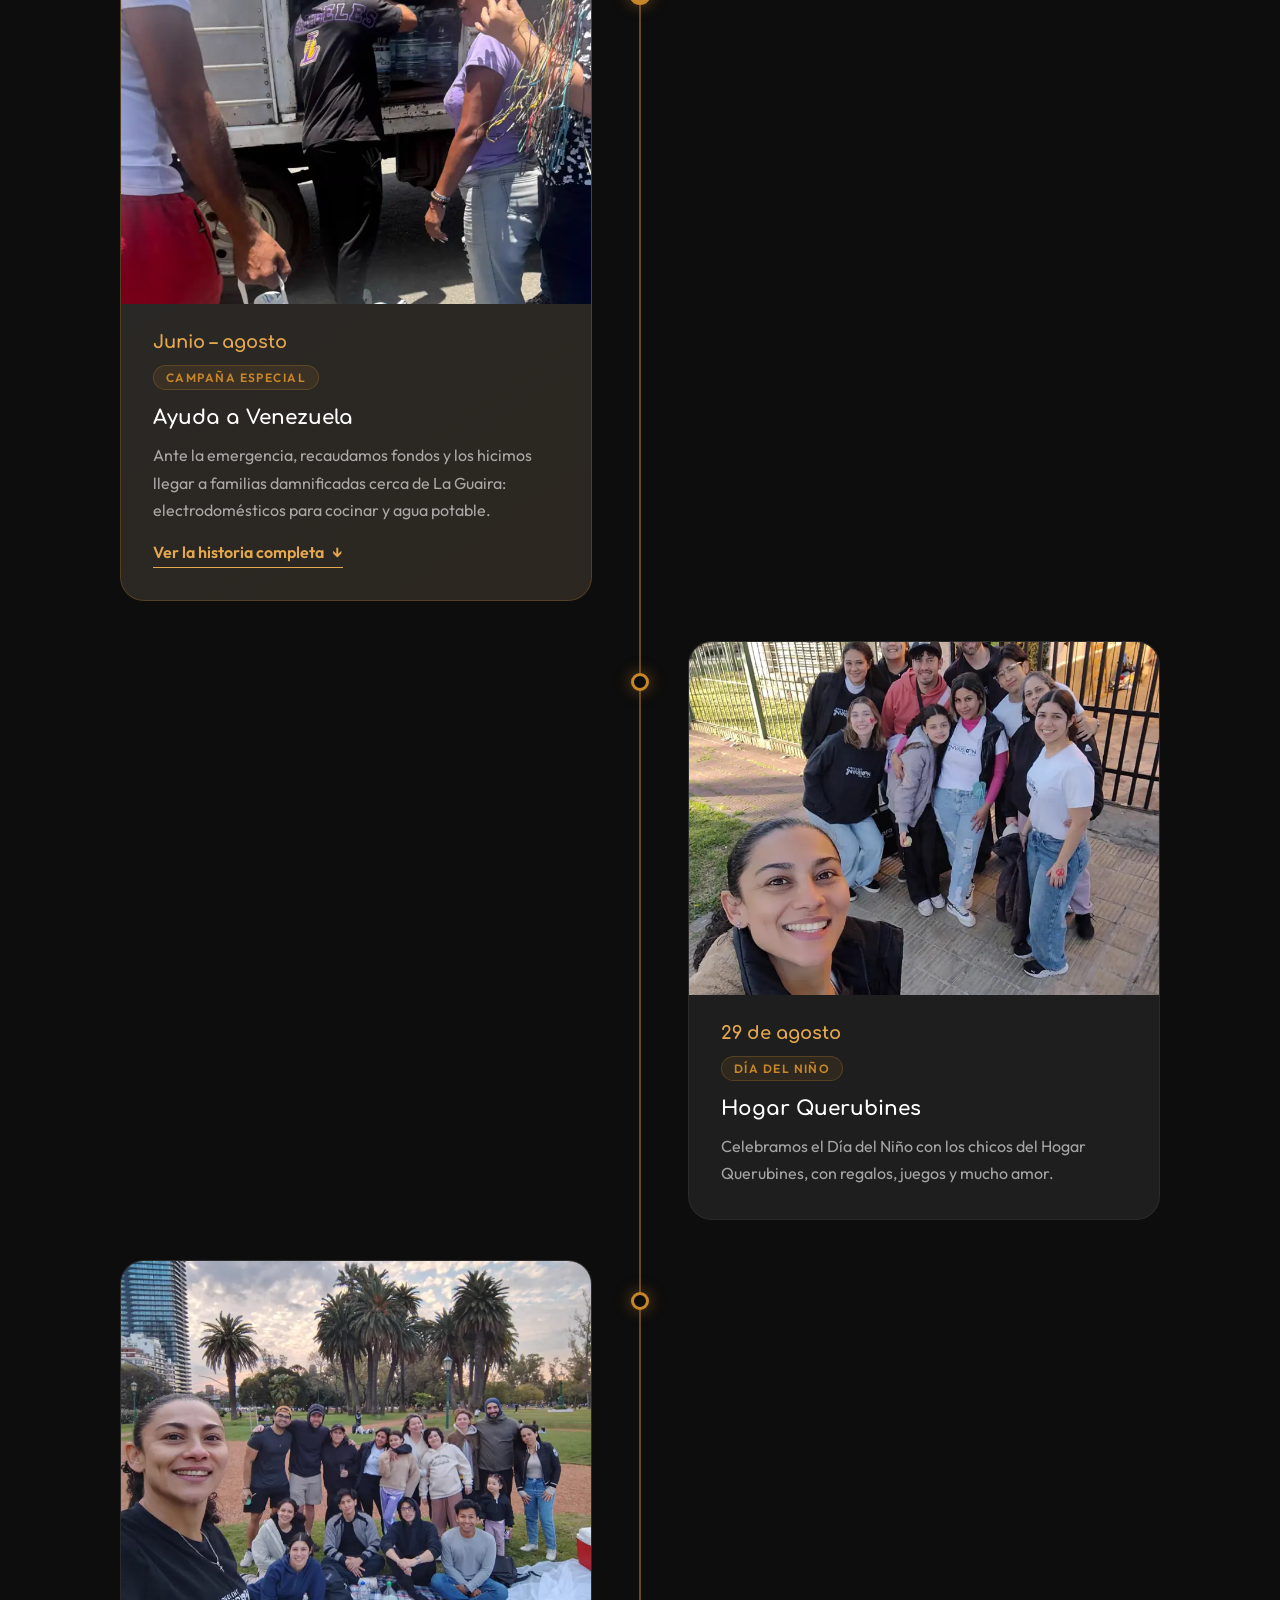
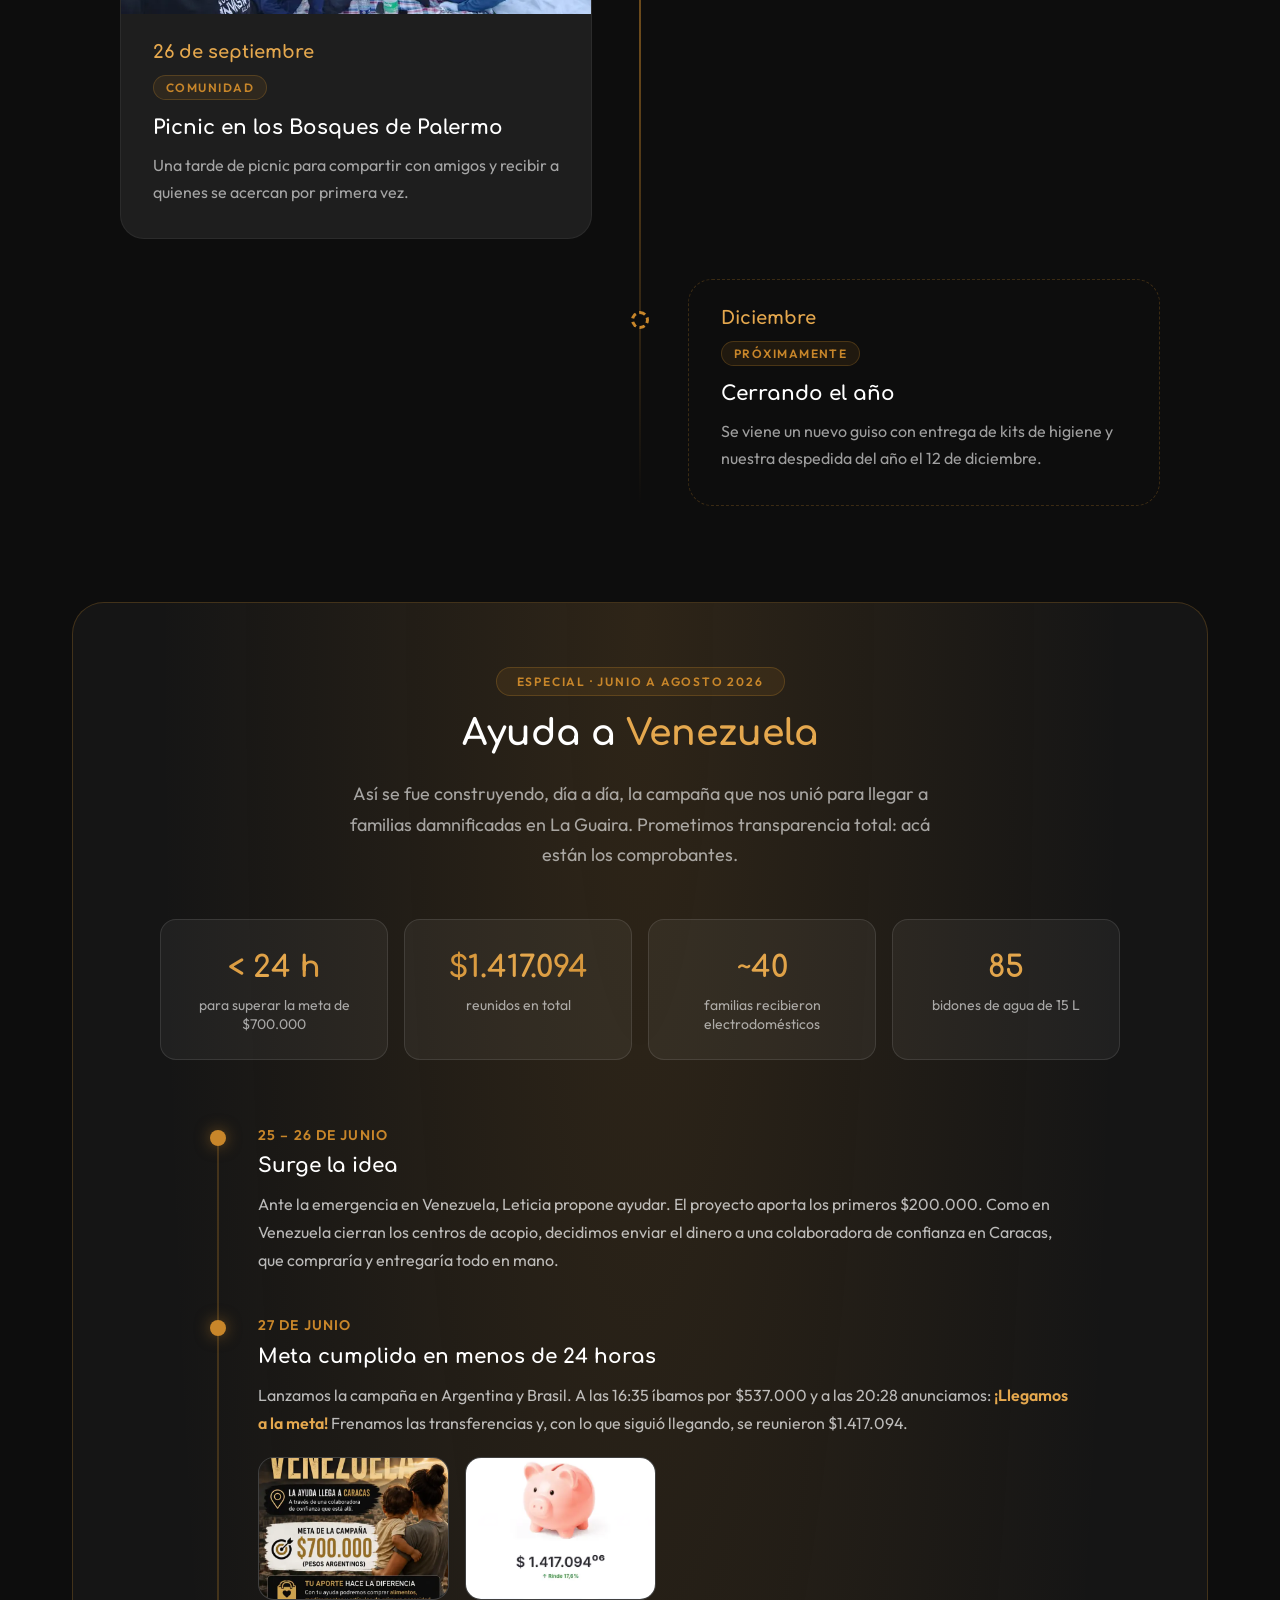
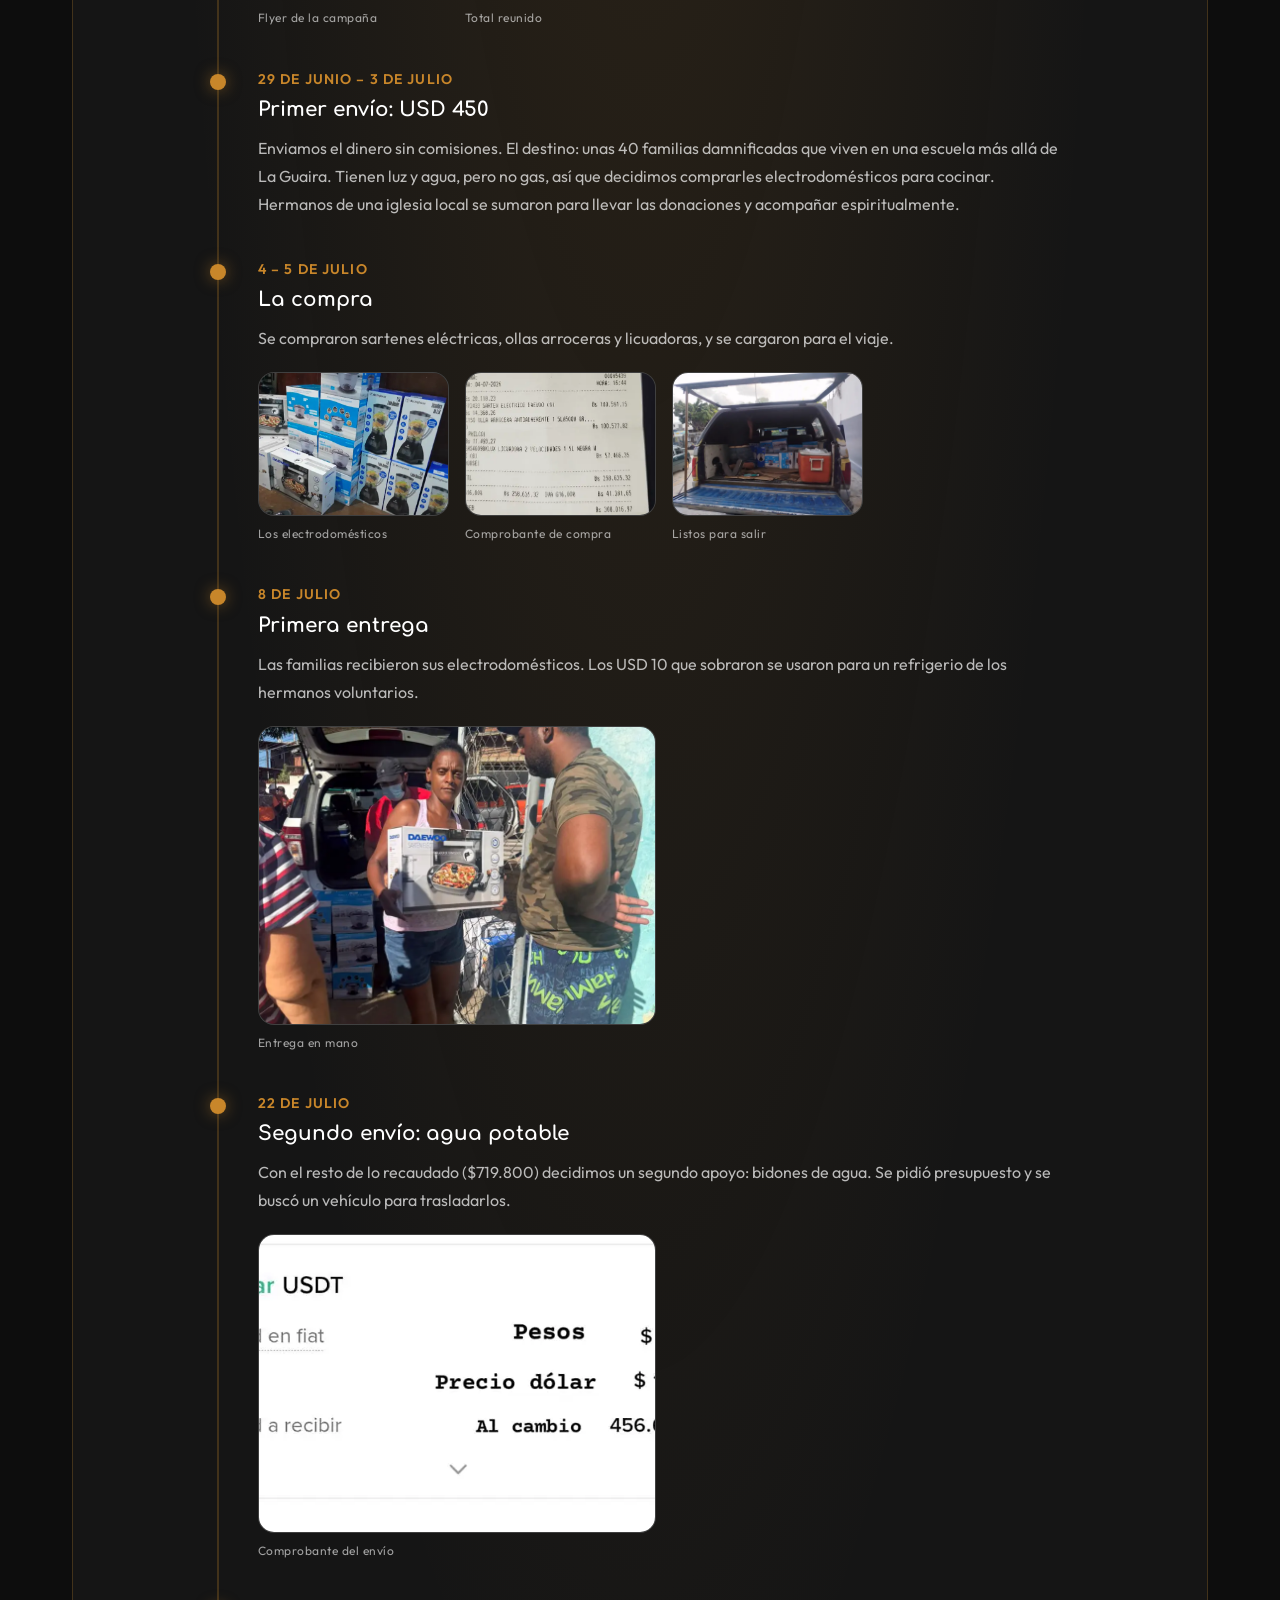
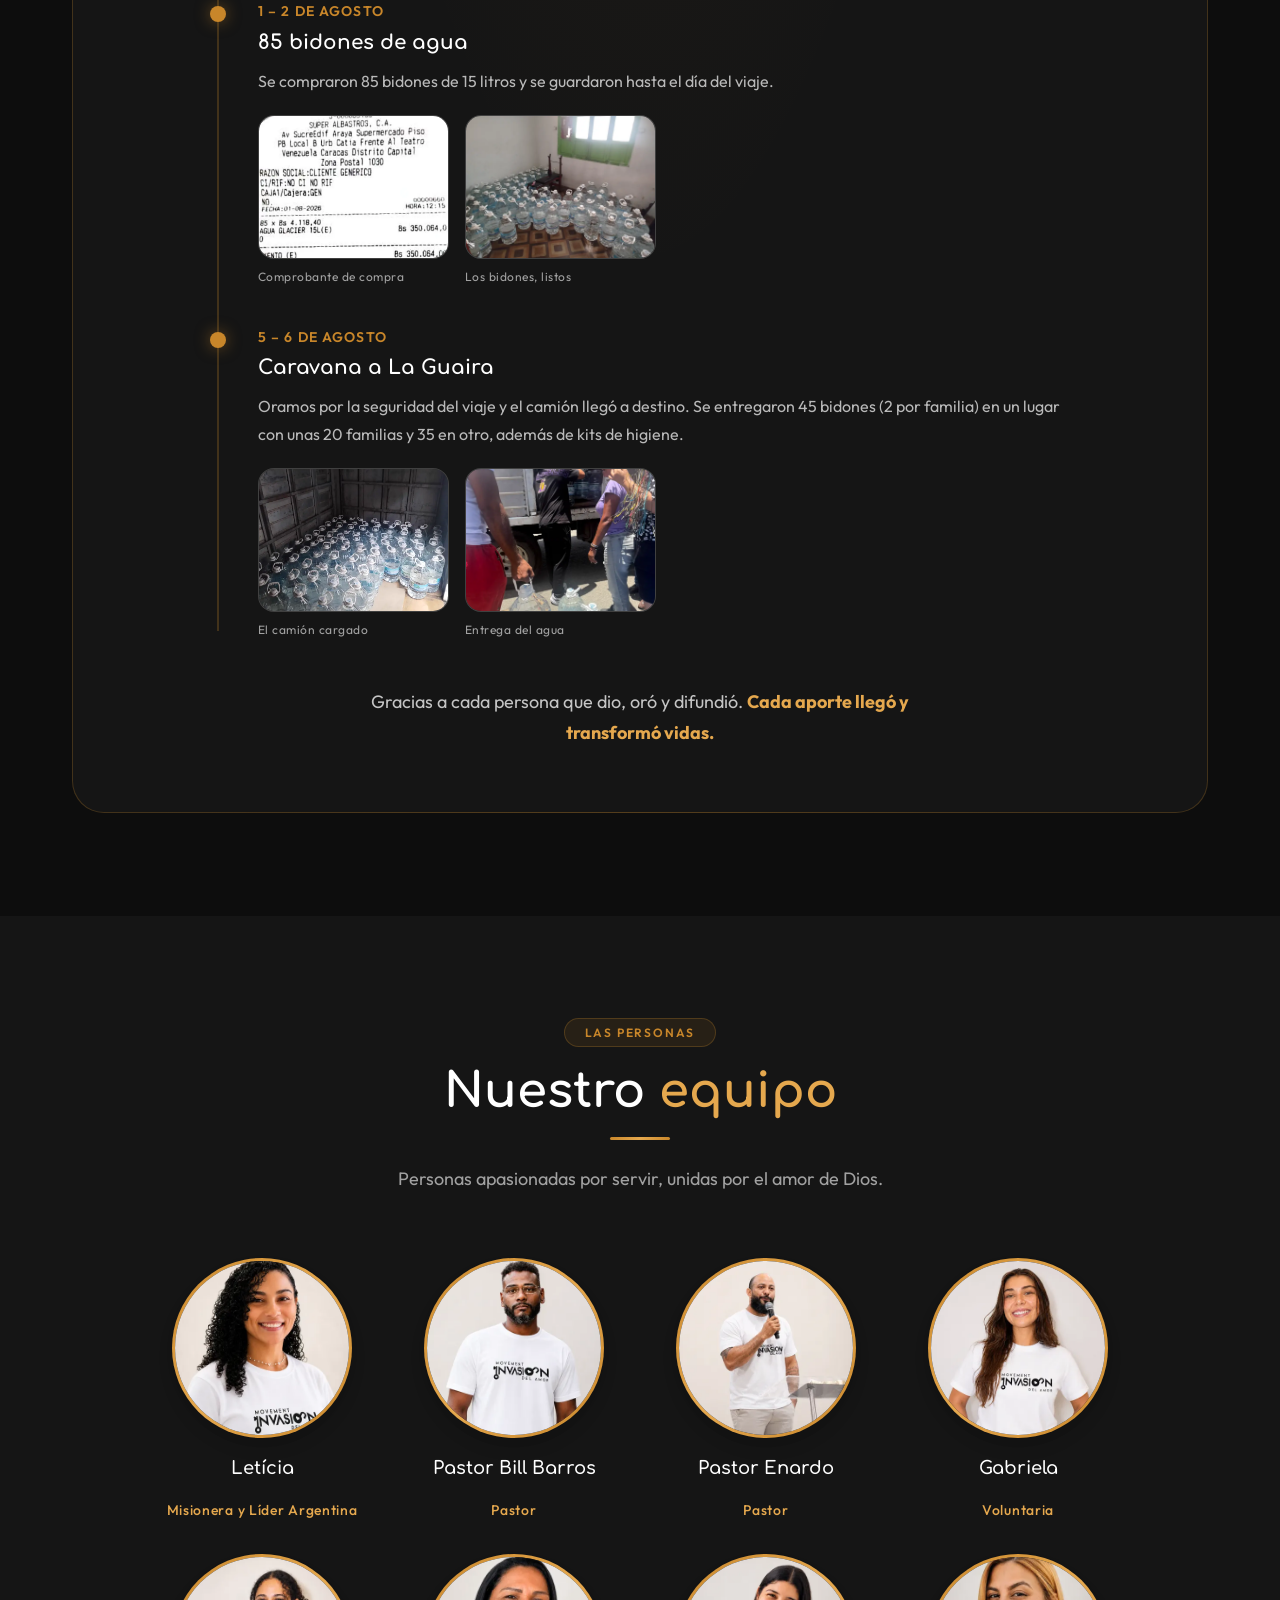
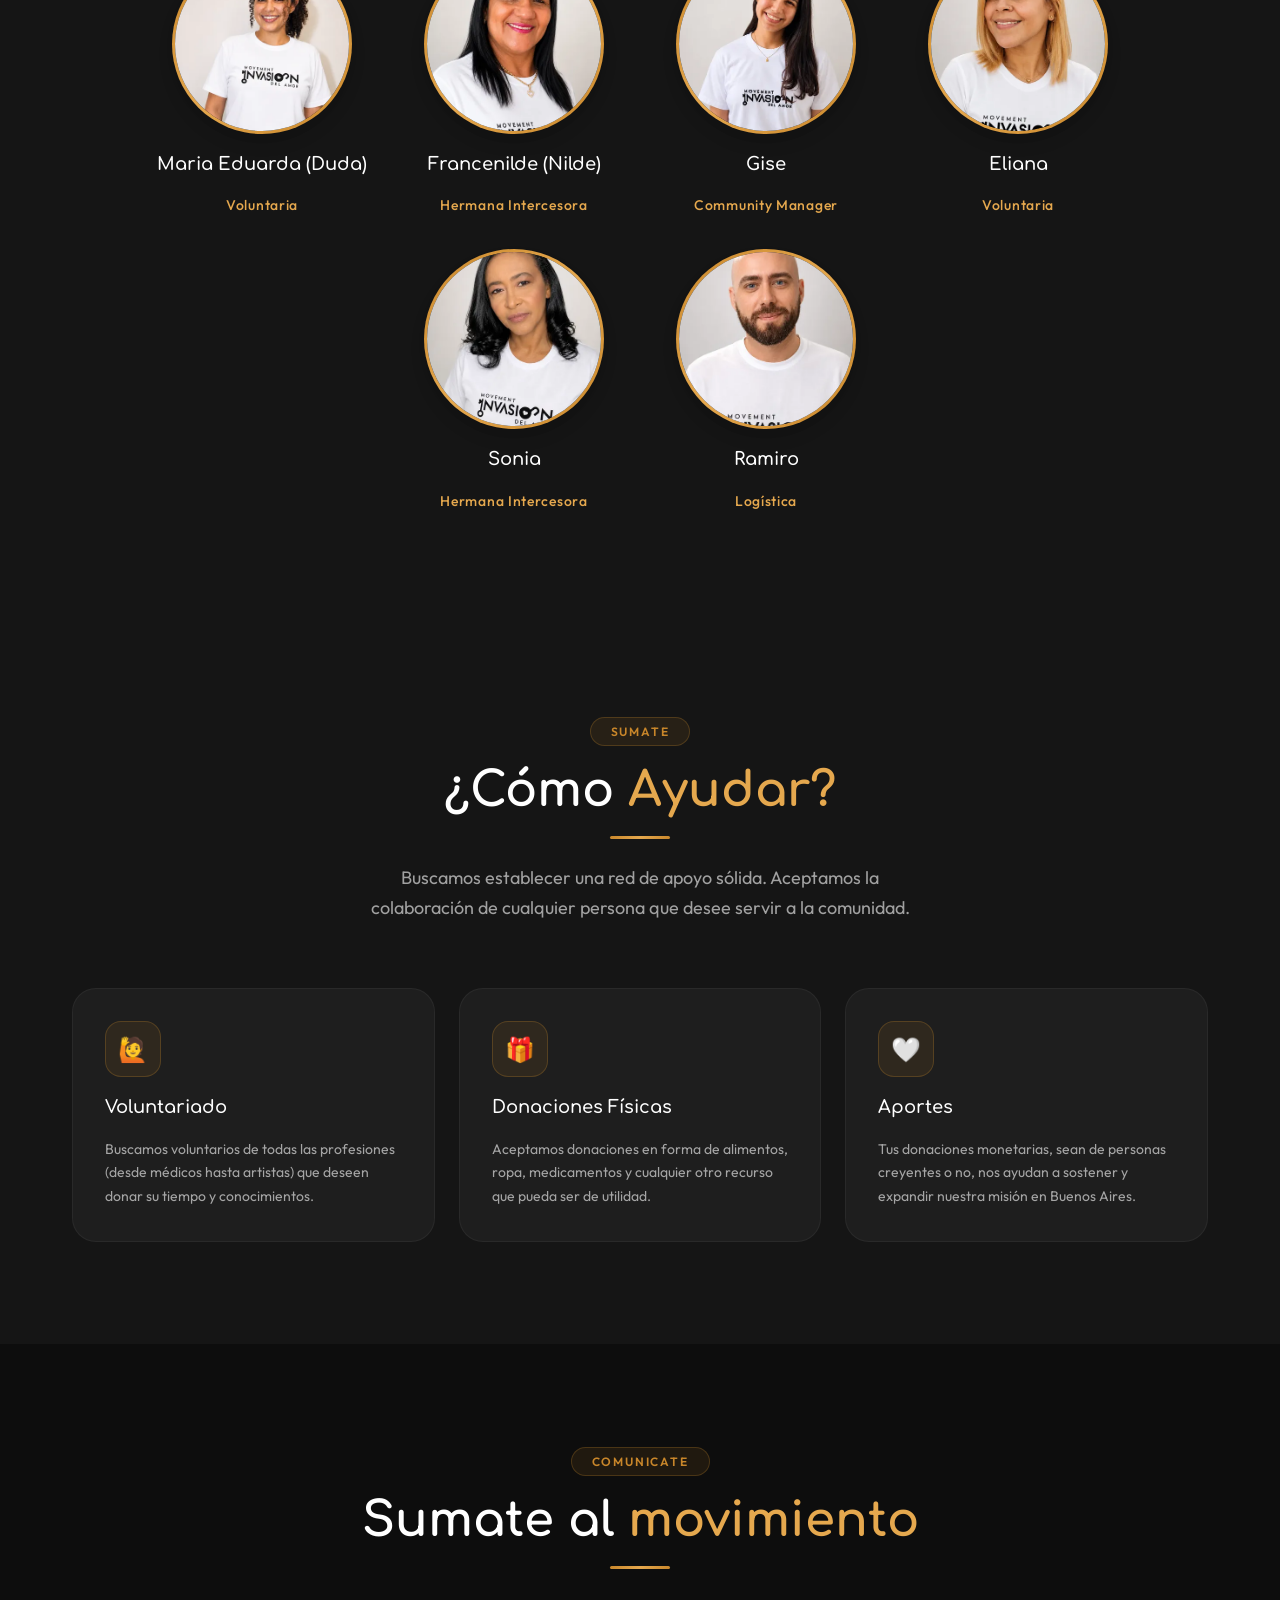
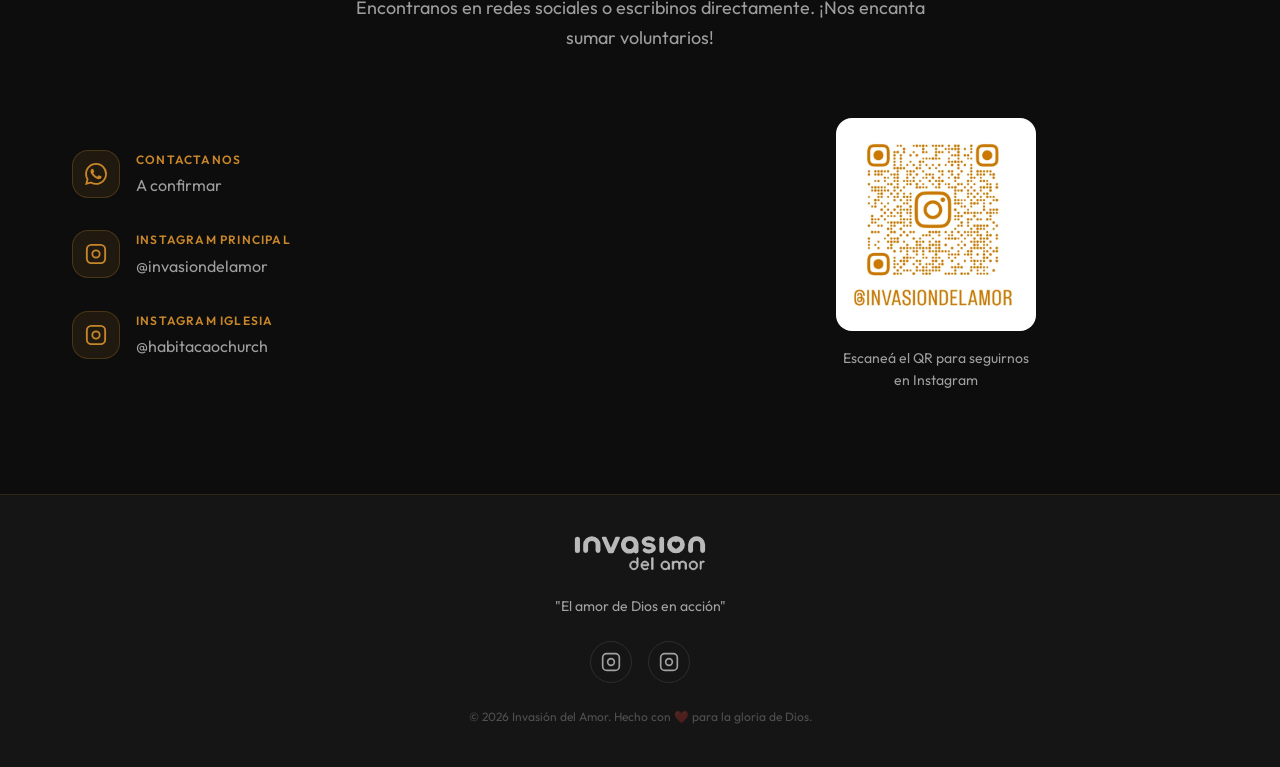
==== commit e6fc79f1: "feat: timeline 2026, historia de Venezuela, fotos en tarjetas y logo del menú animado - Timeline "Nu" ====
--- a/src/index.html
+++ b/src/index.html
@@ -127,21 +127,21 @@
 
       <div class="mission__grid">
         <div class="mission__card reveal delay-1">
-          <span class="mission__card-icon" aria-hidden="true">🕊️</span>
+          <img class="mission__card-photo" src="assets/img/cards/mision.webp" width="800" height="600" loading="lazy" decoding="async" alt="Voluntarios entregando ropa y comida caliente en Plaza Miserere"/>
           <h3 class="mission__card-title">Misión</h3>
           <p class="mission__card-text">
             Atender las necesidades físicas, emocionales y espirituales de las personas en Buenos Aires, mostrando el amor de Cristo a través del servicio desinteresado.
           </p>
         </div>
         <div class="mission__card reveal delay-2">
-          <span class="mission__card-icon" aria-hidden="true">🌟</span>
+          <img class="mission__card-photo" src="assets/img/cards/vision.webp" width="800" height="600" loading="lazy" decoding="async" alt="Vecinos reunidos en la plaza del barrio Carlos Gardel durante una jornada de evangelismo"/>
           <h3 class="mission__card-title">Visión</h3>
           <p class="mission__card-text">
             Alcanzar las zonas más vulnerables de Buenos Aires, expandiendo la obra del Movimiento Invasión del Amor de Dios y haciendo conocido el Nombre de Jesús, transformando vidas a través del evangelismo y la ayuda social.
           </p>
         </div>
         <div class="mission__card reveal delay-3">
-          <span class="mission__card-icon" aria-hidden="true">✝️</span>
+          <img class="mission__card-photo" src="assets/img/cards/valores.webp" width="800" height="600" loading="lazy" decoding="async" alt="El equipo de Invasión del Amor reunido y sonriendo"/>
           <h3 class="mission__card-title">Valores</h3>
           <p class="mission__card-text">
             Fe, simplicidad y obediencia. Mantenemos el ADN intacto: las Escrituras como fundamento, Cristo como centro y la misión como estilo de vida.
@@ -165,28 +165,279 @@
 
       <div class="actions__grid">
         <div class="action-card reveal delay-1">
-          <div class="action-card__icon" aria-hidden="true">🥫</div>
+          <img class="action-card__photo" src="assets/img/cards/primera-necesidad.webp" width="800" height="600" loading="lazy" decoding="async" alt="Cajas de cestas navideñas apiladas junto a un árbol de Navidad"/>
           <h3 class="action-card__title">Primera Necesidad</h3>
           <p class="action-card__text">Distribución de canastas básicas, donaciones de Biblias, ropa, productos de higiene y juguetes para niños a las familias más necesitadas.</p>
         </div>
         <div class="action-card reveal delay-2">
-          <div class="action-card__icon" aria-hidden="true">🏘️</div>
+          <img class="action-card__photo" src="assets/img/cards/comunidad.webp" width="800" height="600" loading="lazy" decoding="async" alt="Grupo de jóvenes y familias en el picnic de los Bosques de Palermo"/>
           <h3 class="action-card__title">Comunidad</h3>
           <p class="action-card__text">Programas infantiles y juveniles con enfoque educativo, recreativo, deportivo y artístico. Evangelismo creativo para llevar el mensaje del Evangelio de forma cercana.</p>
         </div>
         <div class="action-card reveal delay-3">
-          <div class="action-card__icon" aria-hidden="true">🙏</div>
+          <img class="action-card__photo" src="assets/img/cards/oracion.webp" width="800" height="600" loading="lazy" decoding="async" alt="Mesa de oración instalada en la calle durante el evangelismo en Carlos Gardel"/>
           <h3 class="action-card__title">Grupos de Oración</h3>
           <p class="action-card__text">Espacios de oración colectiva y estudio bíblico para aquellos interesados en profundizar su fe y acercarse a Dios.</p>
         </div>
         <div class="action-card reveal delay-4">
-          <div class="action-card__icon" aria-hidden="true">🤝</div>
+          <img class="action-card__photo" src="assets/img/cards/recuperacion.webp" width="800" height="600" loading="lazy" decoding="async" alt="Integrantes del equipo preparando materiales alrededor de una mesa"/>
           <h3 class="action-card__title">Centros de Recuperación</h3>
           <p class="action-card__text">Alianzas con instituciones y centros de rehabilitación para personas en situación de dependencia química, brindando apoyo espiritual y emocional.</p>
         </div>
       </div>
+
+      <!-- ===== TIMELINE 2026 ===== -->
+      <div class="timeline-block" id="timeline-2026">
+        <div class="section-header section-header--sub reveal">
+          <span class="section-header__label">Recorrido</span>
+          <h3 class="section-header__title">Nuestro <span>2026</span></h3>
+          <p class="section-header__subtitle">Paso a paso, las acciones que Dios nos permitió hacer este año.</p>
+        </div>
+
+        <ol class="timeline">
+          <li class="timeline__item reveal">
+            <div class="timeline__dot" aria-hidden="true"></div>
+            <article class="timeline__card">
+              <img class="timeline__img" src="assets/img/acciones/2026-03-donacion-sangre.webp" width="800" height="1066" loading="lazy" decoding="async" style="object-position: center 35%"
+                   alt="Cuatro integrantes del equipo con remeras de Invasión del Amor frente al Hospital Gutiérrez"/>
+              <div class="timeline__body">
+                <time class="timeline__date" datetime="2026-03-07">7 de marzo</time>
+                <span class="timeline__tag">Acción 01</span>
+                <h4 class="timeline__title">Donación de sangre grupal</h4>
+                <p class="timeline__text">Nuestra primera acción del año: fuimos juntos a donar sangre al Hospital de Niños Ricardo Gutiérrez.</p>
+              </div>
+            </article>
+          </li>
+
+          <li class="timeline__item reveal">
+            <div class="timeline__dot" aria-hidden="true"></div>
+            <article class="timeline__card">
+              <img class="timeline__img" src="assets/img/acciones/2026-03-aniversario.webp" width="800" height="600" loading="lazy" decoding="async"
+                   alt="Selfie del equipo compartiendo un picnic al aire libre en el primer aniversario"/>
+              <div class="timeline__body">
+                <time class="timeline__date" datetime="2026-03-22">22 de marzo</time>
+                <span class="timeline__tag">Celebración</span>
+                <h4 class="timeline__title">Primer aniversario</h4>
+                <p class="timeline__text">Cumplimos un año como Invasión del Amor y lo celebramos con un picnic, dando gracias a Dios por todo lo vivido.</p>
+              </div>
+            </article>
+          </li>
+
+          <li class="timeline__item reveal">
+            <div class="timeline__dot" aria-hidden="true"></div>
+            <article class="timeline__card">
+              <img class="timeline__img" src="assets/img/acciones/2026-04-guiso-miserere.webp" width="720" height="1280" loading="lazy" decoding="async" style="object-position: center 55%"
+                   alt="Voluntarios con cofias sirviendo comida en una mesa de Plaza Miserere de noche"/>
+              <div class="timeline__body">
+                <time class="timeline__date" datetime="2026-04-11">11 de abril</time>
+                <span class="timeline__tag">Acción 02</span>
+                <h4 class="timeline__title">Guiso en Plaza Miserere</h4>
+                <p class="timeline__text">Cocinamos y servimos un plato caliente para personas en situación de calle en Plaza Miserere.</p>
+              </div>
+            </article>
+          </li>
+
+          <li class="timeline__item reveal">
+            <div class="timeline__dot" aria-hidden="true"></div>
+            <article class="timeline__card">
+              <img class="timeline__img" src="assets/img/acciones/2026-05-carlos-gardel.webp" width="800" height="1066" loading="lazy" decoding="async" style="object-position: center 62%"
+                   alt="Vecinos reunidos en la plaza del barrio Carlos Gardel junto a los puestos de la jornada de evangelismo"/>
+              <div class="timeline__body">
+                <time class="timeline__date" datetime="2026-05-30">30 de mayo</time>
+                <span class="timeline__tag">Acción 03</span>
+                <h4 class="timeline__title">Evangelismo en Villa Carlos Gardel</h4>
+                <p class="timeline__text">Salimos a compartir el Evangelio y a orar junto a los vecinos del barrio.</p>
+              </div>
+            </article>
+          </li>
+
+          <li class="timeline__item timeline__item--featured reveal">
+            <div class="timeline__dot" aria-hidden="true"></div>
+            <article class="timeline__card">
+              <img class="timeline__img" src="assets/img/acciones/ve-entrega-agua.webp" width="800" height="1066" loading="lazy" decoding="async" style="object-position: center 30%"
+                   alt="Voluntarios descargando bidones de agua de un camión en La Guaira"/>
+              <div class="timeline__body">
+                <time class="timeline__date" datetime="2026-06-25">Junio – agosto</time>
+                <span class="timeline__tag">Campaña especial</span>
+                <h4 class="timeline__title">Ayuda a Venezuela</h4>
+                <p class="timeline__text">Ante la emergencia, recaudamos fondos y los hicimos llegar a familias damnificadas cerca de La Guaira: electrodomésticos para cocinar y agua potable.</p>
+                <a class="timeline__link" href="#venezuela">Ver la historia completa <span aria-hidden="true">↓</span></a>
+              </div>
+            </article>
+          </li>
+
+          <li class="timeline__item reveal">
+            <div class="timeline__dot" aria-hidden="true"></div>
+            <article class="timeline__card">
+              <img class="timeline__img" src="assets/img/acciones/2026-08-querubines.webp" width="800" height="1066" loading="lazy" decoding="async" style="object-position: center 40%"
+                   alt="El equipo de Invasión del Amor frente a la reja del Hogar Querubines"/>
+              <div class="timeline__body">
+                <time class="timeline__date" datetime="2026-08-29">29 de agosto</time>
+                <span class="timeline__tag">Día del Niño</span>
+                <h4 class="timeline__title">Hogar Querubines</h4>
+                <p class="timeline__text">Celebramos el Día del Niño con los chicos del Hogar Querubines, con regalos, juegos y mucho amor.</p>
+              </div>
+            </article>
+          </li>
+
+          <li class="timeline__item reveal">
+            <div class="timeline__dot" aria-hidden="true"></div>
+            <article class="timeline__card">
+              <img class="timeline__img" src="assets/img/acciones/2026-09-picnic.webp" width="800" height="600" loading="lazy" decoding="async"
+                   alt="Grupo grande reunido en el pasto de los Bosques de Palermo"/>
+              <div class="timeline__body">
+                <time class="timeline__date" datetime="2026-09-26">26 de septiembre</time>
+                <span class="timeline__tag">Comunidad</span>
+                <h4 class="timeline__title">Picnic en los Bosques de Palermo</h4>
+                <p class="timeline__text">Una tarde de picnic para compartir con amigos y recibir a quienes se acercan por primera vez.</p>
+              </div>
+            </article>
+          </li>
+
+          <li class="timeline__item timeline__item--next reveal">
+            <div class="timeline__dot" aria-hidden="true"></div>
+            <article class="timeline__card">
+              <div class="timeline__body">
+                <time class="timeline__date" datetime="2026-12">Diciembre</time>
+                <span class="timeline__tag">Próximamente</span>
+                <h4 class="timeline__title">Cerrando el año</h4>
+                <p class="timeline__text">Se viene un nuevo guiso con entrega de kits de higiene y nuestra despedida del año el 12 de diciembre.</p>
+              </div>
+            </article>
+          </li>
+        </ol>
+      </div>
+
+      <!-- ===== HISTORIA ESPECIAL: VENEZUELA ===== -->
+      <div class="venezuela" id="venezuela">
+        <div class="section-header section-header--sub reveal">
+          <span class="section-header__label">Especial · Junio a agosto 2026</span>
+          <h3 class="section-header__title">Ayuda a <span>Venezuela</span></h3>
+          <p class="section-header__subtitle">Así se fue construyendo, día a día, la campaña que nos unió para llegar a familias damnificadas en La Guaira. Prometimos transparencia total: acá están los comprobantes.</p>
+        </div>
+
+        <ul class="venezuela__stats reveal" aria-label="La campaña en números">
+          <li><strong>&lt; 24 h</strong><span>para superar la meta de $700.000</span></li>
+          <li><strong>$1.417.094</strong><span>reunidos en total</span></li>
+          <li><strong>~40</strong><span>familias recibieron electrodomésticos</span></li>
+          <li><strong>85</strong><span>bidones de agua de 15 L</span></li>
+        </ul>
+
+        <ol class="story">
+          <li class="story__step reveal">
+            <time class="story__date" datetime="2026-06-25">25 – 26 de junio</time>
+            <h4 class="story__title">Surge la idea</h4>
+            <p class="story__text">Ante la emergencia en Venezuela, Leticia propone ayudar. El proyecto aporta los primeros $200.000. Como en Venezuela cierran los centros de acopio, decidimos enviar el dinero a una colaboradora de confianza en Caracas, que compraría y entregaría todo en mano.</p>
+          </li>
+
+          <li class="story__step reveal">
+            <time class="story__date" datetime="2026-06-27">27 de junio</time>
+            <h4 class="story__title">Meta cumplida en menos de 24 horas</h4>
+            <p class="story__text">Lanzamos la campaña en Argentina y Brasil. A las 16:35 íbamos por $537.000 y a las 20:28 anunciamos: <em>¡Llegamos a la meta!</em> Frenamos las transferencias y, con lo que siguió llegando, se reunieron $1.417.094.</p>
+            <div class="story__gallery">
+              <figure class="story__fig">
+                <a href="assets/img/acciones/ve-campana.webp" class="story__zoom"><img src="assets/img/acciones/ve-campana.webp" width="600" height="826" loading="lazy" decoding="async" alt="Flyer de la campaña Ayudemos a Venezuela con meta de 700.000 pesos y compromiso de transparencia total"/></a>
+                <figcaption>Flyer de la campaña</figcaption>
+              </figure>
+              <figure class="story__fig">
+                <a href="assets/img/acciones/ve-recaudado.webp" class="story__zoom"><img src="assets/img/acciones/ve-recaudado.webp" width="480" height="686" loading="lazy" decoding="async" alt="Captura de la cuenta de la campaña con un saldo de 1.417.094 pesos"/></a>
+                <figcaption>Total reunido</figcaption>
+              </figure>
+            </div>
+          </li>
+
+          <li class="story__step reveal">
+            <time class="story__date" datetime="2026-06-29">29 de junio – 3 de julio</time>
+            <h4 class="story__title">Primer envío: USD 450</h4>
+            <p class="story__text">Enviamos el dinero sin comisiones. El destino: unas 40 familias damnificadas que viven en una escuela más allá de La Guaira. Tienen luz y agua, pero no gas, así que decidimos comprarles electrodomésticos para cocinar. Hermanos de una iglesia local se sumaron para llevar las donaciones y acompañar espiritualmente.</p>
+          </li>
+
+          <li class="story__step reveal">
+            <time class="story__date" datetime="2026-07-04">4 – 5 de julio</time>
+            <h4 class="story__title">La compra</h4>
+            <p class="story__text">Se compraron sartenes eléctricas, ollas arroceras y licuadoras, y se cargaron para el viaje.</p>
+            <div class="story__gallery">
+              <figure class="story__fig">
+                <a href="assets/img/acciones/ve-electrodomesticos.webp" class="story__zoom"><img src="assets/img/acciones/ve-electrodomesticos.webp" width="800" height="450" loading="lazy" decoding="async" alt="Cajas de sartenes eléctricas, ollas arroceras y licuadoras apiladas"/></a>
+                <figcaption>Los electrodomésticos</figcaption>
+              </figure>
+              <figure class="story__fig">
+                <a href="assets/img/acciones/ve-factura-electro.webp" class="story__zoom"><img src="assets/img/acciones/ve-factura-electro.webp" width="750" height="400" loading="lazy" decoding="async" alt="Factura de la compra: 5 sartenes eléctricas, 7 ollas arroceras y 5 licuadoras por 300.016,97 bolívares"/></a>
+                <figcaption>Comprobante de compra</figcaption>
+              </figure>
+              <figure class="story__fig">
+                <a href="assets/img/acciones/ve-camioneta.webp" class="story__zoom"><img src="assets/img/acciones/ve-camioneta.webp" width="800" height="600" loading="lazy" decoding="async" alt="Caja de una camioneta cargada con las cajas de electrodomésticos"/></a>
+                <figcaption>Listos para salir</figcaption>
+              </figure>
+            </div>
+          </li>
+
+          <li class="story__step reveal">
+            <time class="story__date" datetime="2026-07-08">8 de julio</time>
+            <h4 class="story__title">Primera entrega</h4>
+            <p class="story__text">Las familias recibieron sus electrodomésticos. Los USD 10 que sobraron se usaron para un refrigerio de los hermanos voluntarios.</p>
+            <div class="story__gallery">
+              <figure class="story__fig story__fig--wide">
+                <a href="assets/img/acciones/ve-entrega-electro.webp" class="story__zoom"><img src="assets/img/acciones/ve-entrega-electro.webp" width="800" height="1066" loading="lazy" decoding="async" alt="Una mujer recibe una caja con una sartén eléctrica junto a la camioneta de la entrega"/></a>
+                <figcaption>Entrega en mano</figcaption>
+              </figure>
+            </div>
+          </li>
+
+          <li class="story__step reveal">
+            <time class="story__date" datetime="2026-07-22">22 de julio</time>
+            <h4 class="story__title">Segundo envío: agua potable</h4>
+            <p class="story__text">Con el resto de lo recaudado ($719.800) decidimos un segundo apoyo: bidones de agua. Se pidió presupuesto y se buscó un vehículo para trasladarlos.</p>
+            <div class="story__gallery">
+              <figure class="story__fig story__fig--wide">
+                <a href="assets/img/acciones/ve-cambio-usdt.webp" class="story__zoom"><img src="assets/img/acciones/ve-cambio-usdt.webp" width="800" height="370" loading="lazy" decoding="async" alt="Comprobante del cambio: 719.800 pesos a 456,66 USDT"/></a>
+                <figcaption>Comprobante del envío</figcaption>
+              </figure>
+            </div>
+          </li>
+
+          <li class="story__step reveal">
+            <time class="story__date" datetime="2026-08-01">1 – 2 de agosto</time>
+            <h4 class="story__title">85 bidones de agua</h4>
+            <p class="story__text">Se compraron 85 bidones de 15 litros y se guardaron hasta el día del viaje.</p>
+            <div class="story__gallery">
+              <figure class="story__fig">
+                <a href="assets/img/acciones/ve-factura-agua.webp" class="story__zoom"><img src="assets/img/acciones/ve-factura-agua.webp" width="608" height="636" loading="lazy" decoding="async" alt="Ticket del supermercado: 85 bidones de agua de 15 litros por 350.064 bolívares"/></a>
+                <figcaption>Comprobante de compra</figcaption>
+              </figure>
+              <figure class="story__fig">
+                <a href="assets/img/acciones/ve-bidones.webp" class="story__zoom"><img src="assets/img/acciones/ve-bidones.webp" width="800" height="600" loading="lazy" decoding="async" alt="Habitación llena de bidones de agua"/></a>
+                <figcaption>Los bidones, listos</figcaption>
+              </figure>
+            </div>
+          </li>
+
+          <li class="story__step reveal">
+            <time class="story__date" datetime="2026-08-05">5 – 6 de agosto</time>
+            <h4 class="story__title">Caravana a La Guaira</h4>
+            <p class="story__text">Oramos por la seguridad del viaje y el camión llegó a destino. Se entregaron 45 bidones (2 por familia) en un lugar con unas 20 familias y 35 en otro, además de kits de higiene.</p>
+            <div class="story__gallery">
+              <figure class="story__fig">
+                <a href="assets/img/acciones/ve-camion-bidones.webp" class="story__zoom"><img src="assets/img/acciones/ve-camion-bidones.webp" width="750" height="1000" loading="lazy" decoding="async" alt="Interior de un camión cargado de bidones de agua"/></a>
+                <figcaption>El camión cargado</figcaption>
+              </figure>
+              <figure class="story__fig">
+                <a href="assets/img/acciones/ve-entrega-agua.webp" class="story__zoom"><img src="assets/img/acciones/ve-entrega-agua.webp" width="800" height="1066" loading="lazy" decoding="async" alt="Voluntarios bajando bidones del camión para entregarlos"/></a>
+                <figcaption>Entrega del agua</figcaption>
+              </figure>
+            </div>
+          </li>
+        </ol>
+
+        <p class="venezuela__thanks reveal">Gracias a cada persona que dio, oró y difundió. <strong>Cada aporte llegó y transformó vidas.</strong></p>
+      </div>
     </div>
   </section>
+
+  <dialog class="lightbox" id="lightbox" aria-label="Imagen ampliada">
+    <button class="lightbox__close" type="button" aria-label="Cerrar">×</button>
+    <img class="lightbox__img" alt=""/>
+  </dialog>
 
   <!-- ===== EQUIPO ===== -->
   <section class="team section" id="equipo">
--- a/src/styles/components.css
+++ b/src/styles/components.css
@@ -28,6 +28,21 @@
   margin-inline: auto;
 }
 .navbar__logo img { height: 44px; width: auto; }
+/* El logo del menú aparece recién cuando el logo grande del hero sale de pantalla */
+.navbar__logo {
+  opacity: 0; visibility: hidden;
+  transform: translateY(-6px) scale(0.85);
+  filter: blur(8px);
+  transition: opacity 600ms ease, transform 700ms var(--transition-bounce, cubic-bezier(0.34,1.56,0.64,1)), filter 600ms ease, visibility 0s linear 700ms;
+}
+.navbar.show-logo .navbar__logo {
+  opacity: 1; visibility: visible;
+  transform: none; filter: drop-shadow(0 0 12px rgba(229,168,78,0.35));
+  transition: opacity 600ms ease, transform 700ms cubic-bezier(0.34,1.56,0.64,1), filter 900ms ease, visibility 0s;
+}
+@media (prefers-reduced-motion: reduce) {
+  .navbar__logo, .navbar.show-logo .navbar__logo { transform: none; filter: none; transition: opacity 300ms ease, visibility 0s; }
+}
 .navbar__links {
   display: flex;
   gap: var(--space-8);
@@ -311,6 +326,220 @@
   color: var(--color-white);
 }
 .action-card__text { color: var(--text-muted); font-size: var(--fs-sm); line-height: 1.7; }
+
+/* Fotos representativas en las tarjetas (Misión/Visión/Valores y Acciones) */
+.mission__card-photo,
+.action-card__photo {
+  display: block;
+  aspect-ratio: 4 / 3; object-fit: cover;
+  background: var(--color-dark-4);
+  transition: transform var(--transition-slow), filter var(--transition-slow);
+  filter: saturate(0.9);
+}
+.mission__card-photo {
+  width: calc(100% + 2 * var(--space-10));
+  max-width: none; height: auto;
+  margin: calc(-1 * var(--space-10)) calc(-1 * var(--space-10)) var(--space-6);
+}
+.action-card { overflow: hidden; }
+.action-card__photo {
+  width: calc(100% + 2 * var(--space-8));
+  max-width: none; height: auto;
+  margin: calc(-1 * var(--space-8)) calc(-1 * var(--space-8)) var(--space-2);
+}
+.mission__card:hover .mission__card-photo,
+.action-card:hover .action-card__photo { transform: scale(1.05); filter: saturate(1.1); }
+
+/* ── TIMELINE 2026 ── */
+.timeline-block { margin-top: var(--space-24); }
+.section-header--sub { margin-bottom: var(--space-12); }
+.section-header--sub .section-header__title { font-size: clamp(var(--fs-2xl), 3vw, var(--fs-4xl)); }
+
+.timeline {
+  list-style: none; padding: 0; margin: 0 auto;
+  position: relative; max-width: 1040px;
+}
+/* Línea central */
+.timeline::before {
+  content: ''; position: absolute; top: 0; bottom: 0; left: 50%;
+  width: 2px; transform: translateX(-50%);
+  background: linear-gradient(180deg, transparent, var(--color-gold) 6%, var(--color-gold) 90%, transparent);
+  opacity: .5;
+}
+.timeline__item {
+  position: relative;
+  width: 50%;
+  padding-right: var(--space-12);
+  margin-bottom: var(--space-10);
+}
+.timeline__item:nth-child(even) { margin-left: 50%; padding-right: 0; padding-left: var(--space-12); }
+.timeline__dot {
+  position: absolute; top: var(--space-8); right: -9px;
+  width: 18px; height: 18px; border-radius: 50%;
+  background: var(--color-dark); border: 3px solid var(--color-gold);
+  box-shadow: var(--shadow-glow); z-index: 1;
+}
+.timeline__item:nth-child(even) .timeline__dot { right: auto; left: -9px; }
+.timeline__item--featured .timeline__dot { background: var(--color-gold); width: 22px; height: 22px; right: -11px; }
+.timeline__item--featured:nth-child(even) .timeline__dot { left: -11px; }
+.timeline__item--next .timeline__dot { border-style: dashed; box-shadow: none; }
+
+.timeline__card {
+  background: var(--color-dark-3);
+  border: 1px solid rgba(255,255,255,0.06);
+  border-radius: var(--radius-xl);
+  overflow: hidden;
+  transition: transform var(--transition-base), border-color var(--transition-base), box-shadow var(--transition-base);
+}
+.timeline__card:hover { transform: translateY(-4px); border-color: var(--glass-border-gold); box-shadow: var(--shadow-gold); }
+.timeline__item--featured .timeline__card { border-color: var(--glass-border-gold); background: var(--gradient-card), var(--color-dark-3); }
+.timeline__item--next .timeline__card { background: transparent; border: 1px dashed var(--glass-border-gold); }
+.timeline__img {
+  display: block; width: 100%; height: auto;
+  aspect-ratio: 4 / 3; object-fit: cover;
+  background: var(--color-dark-4);
+}
+.timeline__body { padding: var(--space-6) var(--space-8) var(--space-8); }
+.timeline__date {
+  display: block;
+  font-family: var(--font-display); font-weight: var(--fw-bold);
+  color: var(--color-gold-light); font-size: var(--fs-lg);
+}
+.timeline__tag {
+  display: inline-block; margin-top: var(--space-2);
+  font-size: var(--fs-xs); font-weight: var(--fw-semibold);
+  letter-spacing: .12em; text-transform: uppercase;
+  color: var(--color-gold);
+  background: var(--glass-bg-gold); border: 1px solid var(--glass-border-gold);
+  border-radius: var(--radius-full); padding: 2px var(--space-3);
+}
+.timeline__title {
+  font-family: var(--font-display);
+  font-size: var(--fs-xl); font-weight: var(--fw-bold);
+  color: var(--color-white); margin: var(--space-3) 0 var(--space-2);
+}
+.timeline__text { color: var(--text-muted); line-height: 1.7; }
+.timeline__link {
+  display: inline-flex; gap: var(--space-2); margin-top: var(--space-4);
+  color: var(--color-gold-light); font-weight: var(--fw-semibold);
+  border-bottom: 1px solid currentColor; padding-bottom: 2px;
+}
+.timeline__link:hover { color: var(--color-accent); }
+
+/* ── HISTORIA ESPECIAL: VENEZUELA ── */
+.venezuela {
+  margin-top: var(--space-24);
+  padding: var(--space-16) var(--space-10);
+  border-radius: var(--radius-2xl);
+  border: 1px solid var(--glass-border-gold);
+  background:
+    radial-gradient(ellipse at top, rgba(200,134,42,0.14), transparent 60%),
+    var(--color-dark-2);
+  scroll-margin-top: calc(var(--nav-height) + var(--space-4));
+}
+.venezuela__stats {
+  list-style: none; padding: 0; margin: 0 auto var(--space-16);
+  display: grid; grid-template-columns: repeat(4, 1fr); gap: var(--space-4);
+  max-width: 960px;
+}
+.venezuela__stats li {
+  text-align: center;
+  padding: var(--space-6) var(--space-4);
+  background: var(--glass-bg); border: 1px solid var(--glass-border);
+  border-radius: var(--radius-lg);
+}
+.venezuela__stats strong {
+  display: block;
+  font-family: var(--font-display); font-weight: var(--fw-bold);
+  font-size: clamp(var(--fs-2xl), 3vw, var(--fs-3xl));
+  background: var(--gradient-gold); -webkit-background-clip: text; background-clip: text; color: transparent;
+}
+.venezuela__stats span { display: block; margin-top: var(--space-1); color: var(--text-muted); font-size: var(--fs-sm); line-height: 1.4; }
+
+.story {
+  list-style: none; padding: 0; margin: 0 auto;
+  max-width: 860px; position: relative;
+}
+.story::before {
+  content: ''; position: absolute; left: 7px; top: 8px; bottom: 8px; width: 2px;
+  background: var(--glass-border-gold);
+}
+.story__step { position: relative; padding-left: var(--space-12); padding-bottom: var(--space-10); }
+.story__step:last-child { padding-bottom: 0; }
+.story__step::before {
+  content: ''; position: absolute; left: 0; top: 6px;
+  width: 16px; height: 16px; border-radius: 50%;
+  background: var(--color-gold); box-shadow: var(--shadow-glow);
+}
+.story__date {
+  display: block; font-size: var(--fs-sm); font-weight: var(--fw-semibold);
+  letter-spacing: .08em; text-transform: uppercase; color: var(--color-gold);
+}
+.story__title {
+  font-family: var(--font-display); font-weight: var(--fw-bold);
+  font-size: var(--fs-xl); color: var(--color-white);
+  margin: var(--space-1) 0 var(--space-2);
+}
+.story__text { color: rgba(255,255,255,0.7); line-height: 1.75; }
+.story__text em { color: var(--color-gold-light); font-style: normal; font-weight: var(--fw-semibold); }
+.story__gallery {
+  display: grid; grid-template-columns: repeat(auto-fill, minmax(180px, 1fr));
+  gap: var(--space-4); margin-top: var(--space-5);
+}
+.story__fig { margin: 0; }
+.story__fig--wide { grid-column: span 2; max-width: 520px; }
+.story__zoom {
+  display: block; border-radius: var(--radius-lg); overflow: hidden;
+  border: 1px solid var(--glass-border);
+  background: var(--color-dark-4);
+  cursor: zoom-in;
+}
+.story__zoom img {
+  display: block; width: 100%; height: auto;
+  aspect-ratio: 4 / 3; object-fit: cover;
+  transition: transform var(--transition-slow);
+}
+.story__zoom:hover img { transform: scale(1.04); }
+.story__fig figcaption { margin-top: var(--space-2); font-size: var(--fs-xs); color: var(--text-muted); letter-spacing: .04em; }
+.venezuela__thanks {
+  text-align: center; margin: var(--space-12) auto 0; max-width: 620px;
+  color: rgba(255,255,255,0.75); font-size: var(--fs-lg); line-height: 1.7;
+}
+.venezuela__thanks strong { color: var(--color-gold-light); }
+
+/* Lightbox */
+.lightbox {
+  border: 0; padding: 0; background: transparent;
+  margin: auto;
+  max-width: 94vw; max-height: 92vh; overflow: visible;
+}
+.lightbox::backdrop { background: rgba(0,0,0,0.88); }
+.lightbox__img { display: block; max-width: 94vw; max-height: 92vh; width: auto; height: auto; border-radius: var(--radius-md); }
+.lightbox__close {
+  position: absolute; top: -14px; right: -14px;
+  width: 40px; height: 40px; border-radius: 50%;
+  background: var(--color-gold); color: var(--color-dark);
+  font-size: 1.5rem; line-height: 1; border: 0; cursor: pointer;
+}
+
+@media (max-width: 768px) {
+  .timeline::before { left: 9px; transform: none; }
+  .timeline__item,
+  .timeline__item:nth-child(even) { width: 100%; margin-left: 0; padding: 0 0 0 var(--space-10); }
+  .timeline__dot,
+  .timeline__item:nth-child(even) .timeline__dot,
+  .timeline__item--featured .timeline__dot,
+  .timeline__item--featured:nth-child(even) .timeline__dot { left: 0; right: auto; }
+  .venezuela { padding: var(--space-12) var(--space-5); margin-inline: calc(var(--container-pad) * -0.5); }
+  .venezuela__stats { grid-template-columns: repeat(2, 1fr); }
+}
+@media (max-width: 480px) {
+  .timeline__body { padding: var(--space-5); }
+  .story__step { padding-left: var(--space-8); }
+  .story__gallery { grid-template-columns: repeat(2, 1fr); gap: var(--space-3); }
+  .story__fig--wide { grid-column: span 2; }
+  .lightbox__close { top: 8px; right: 8px; }
+}
 
 /* ── TEAM SECTION ── */
 .team { background: var(--color-dark-2); }
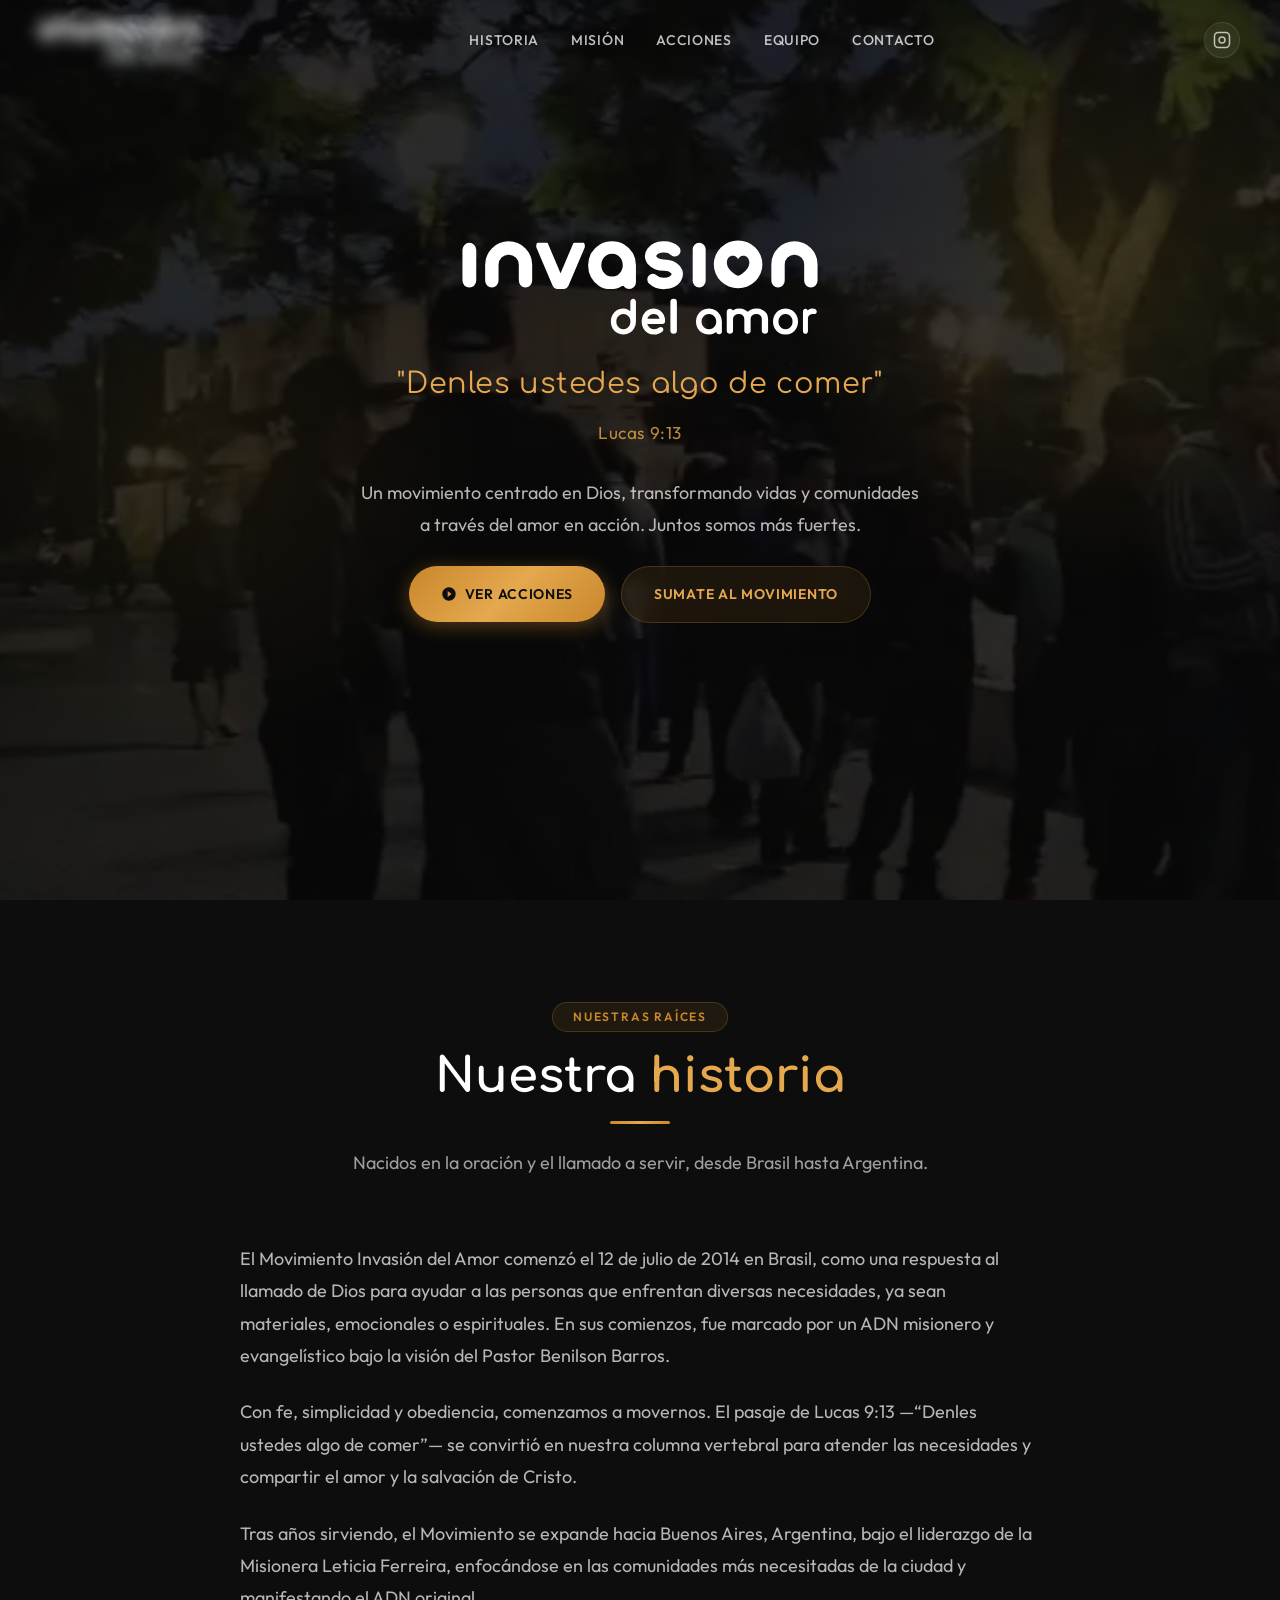
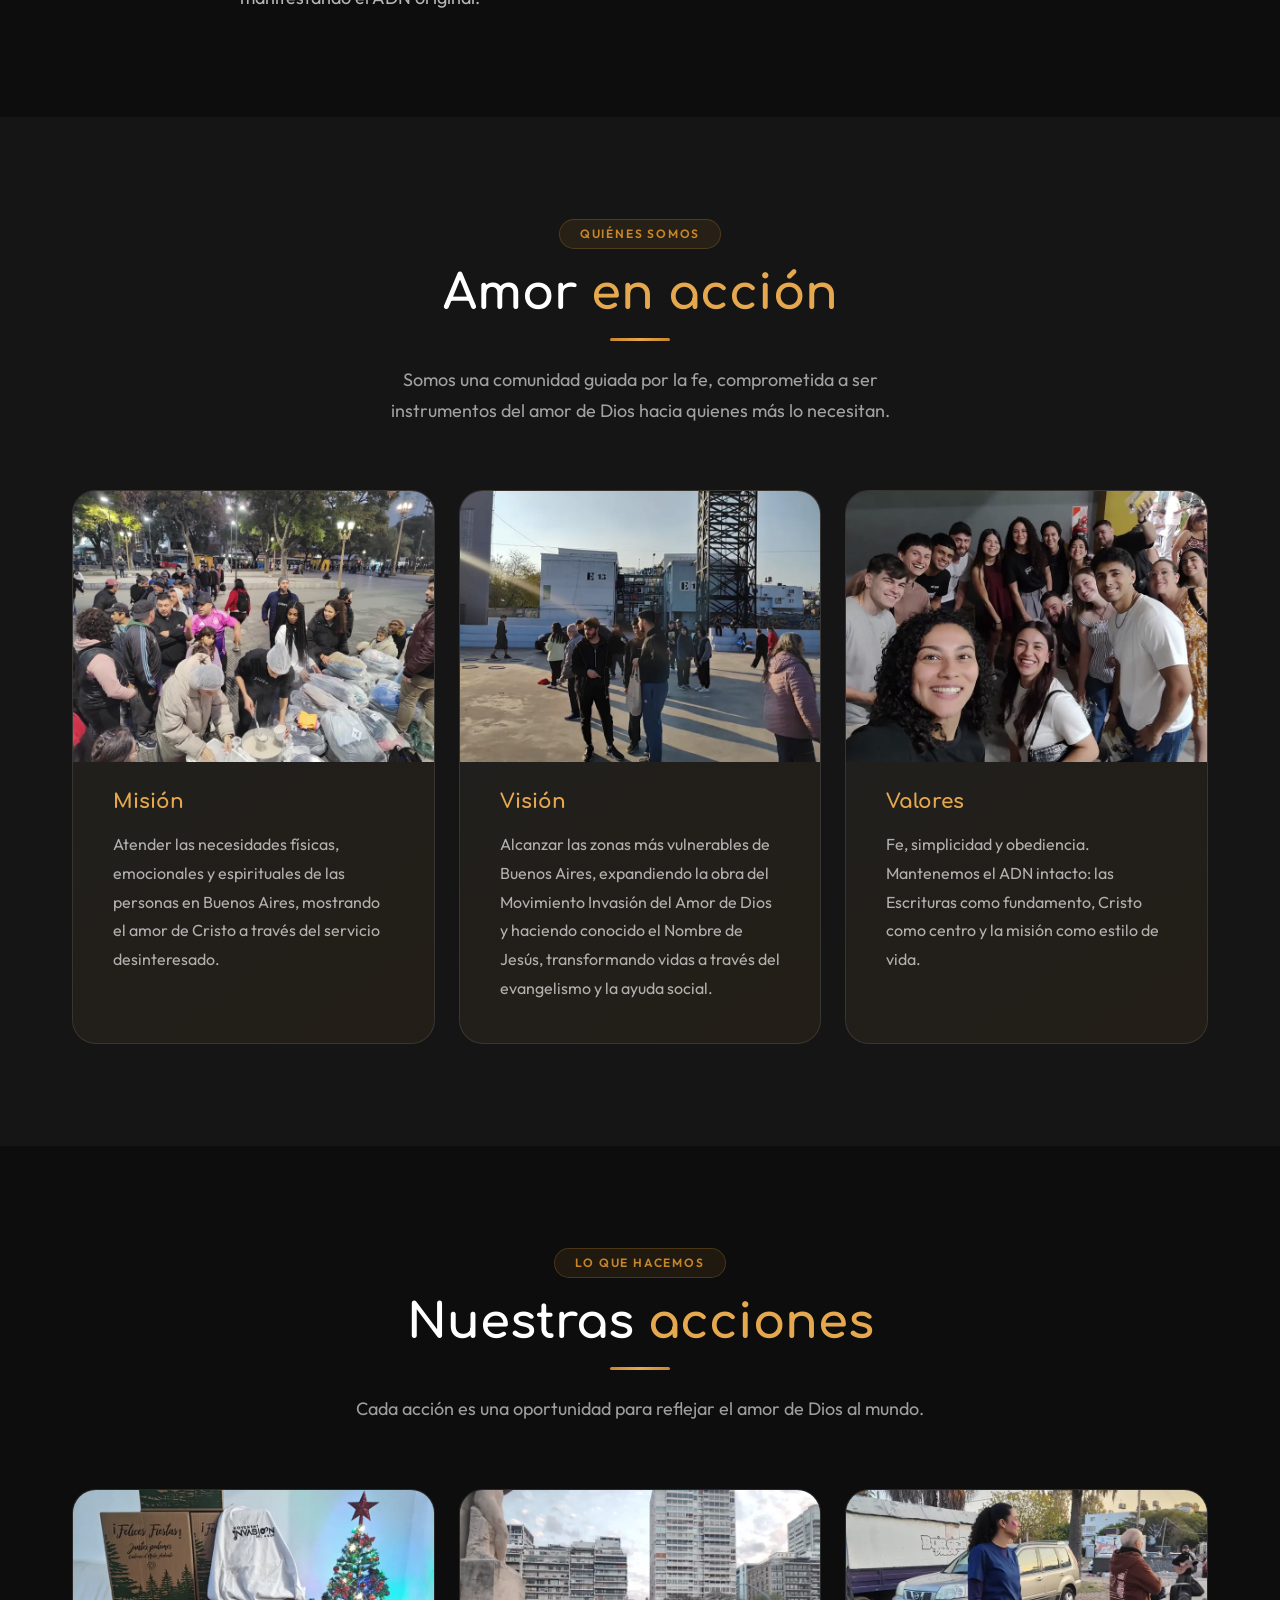
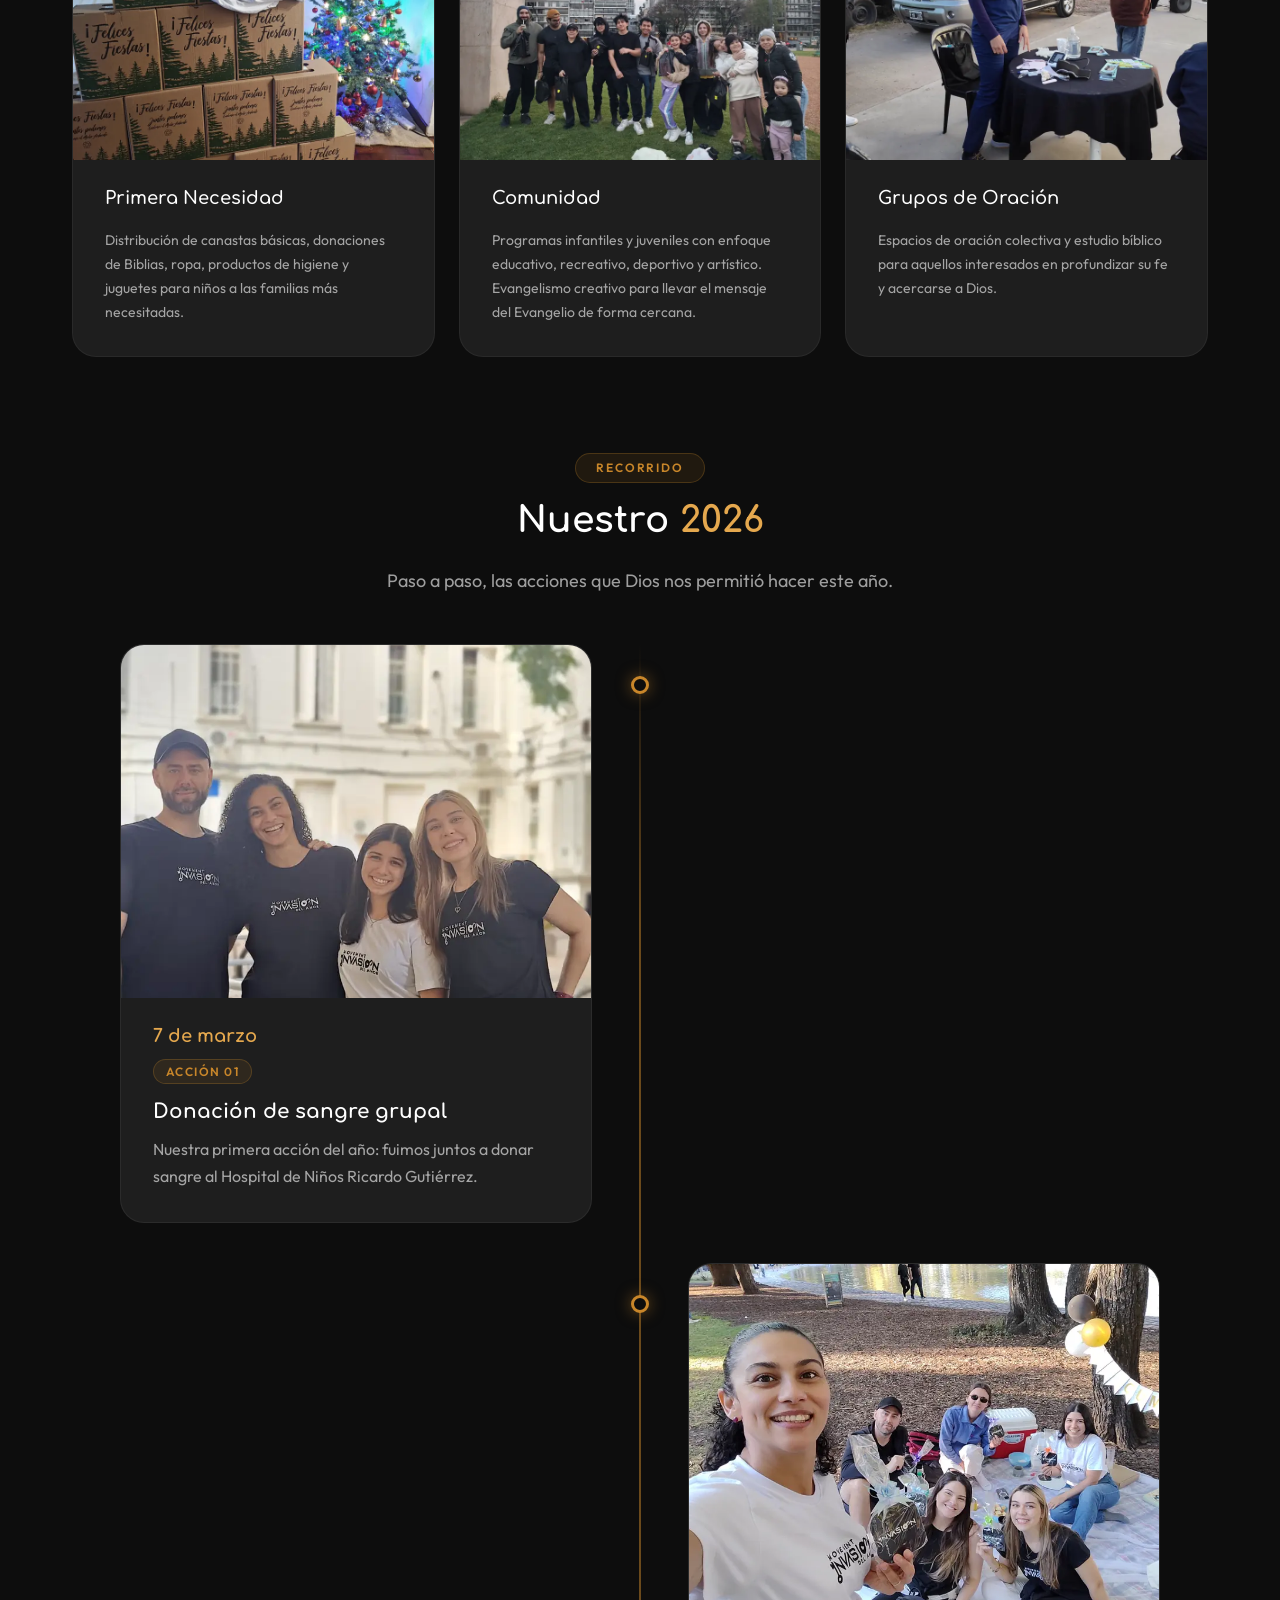
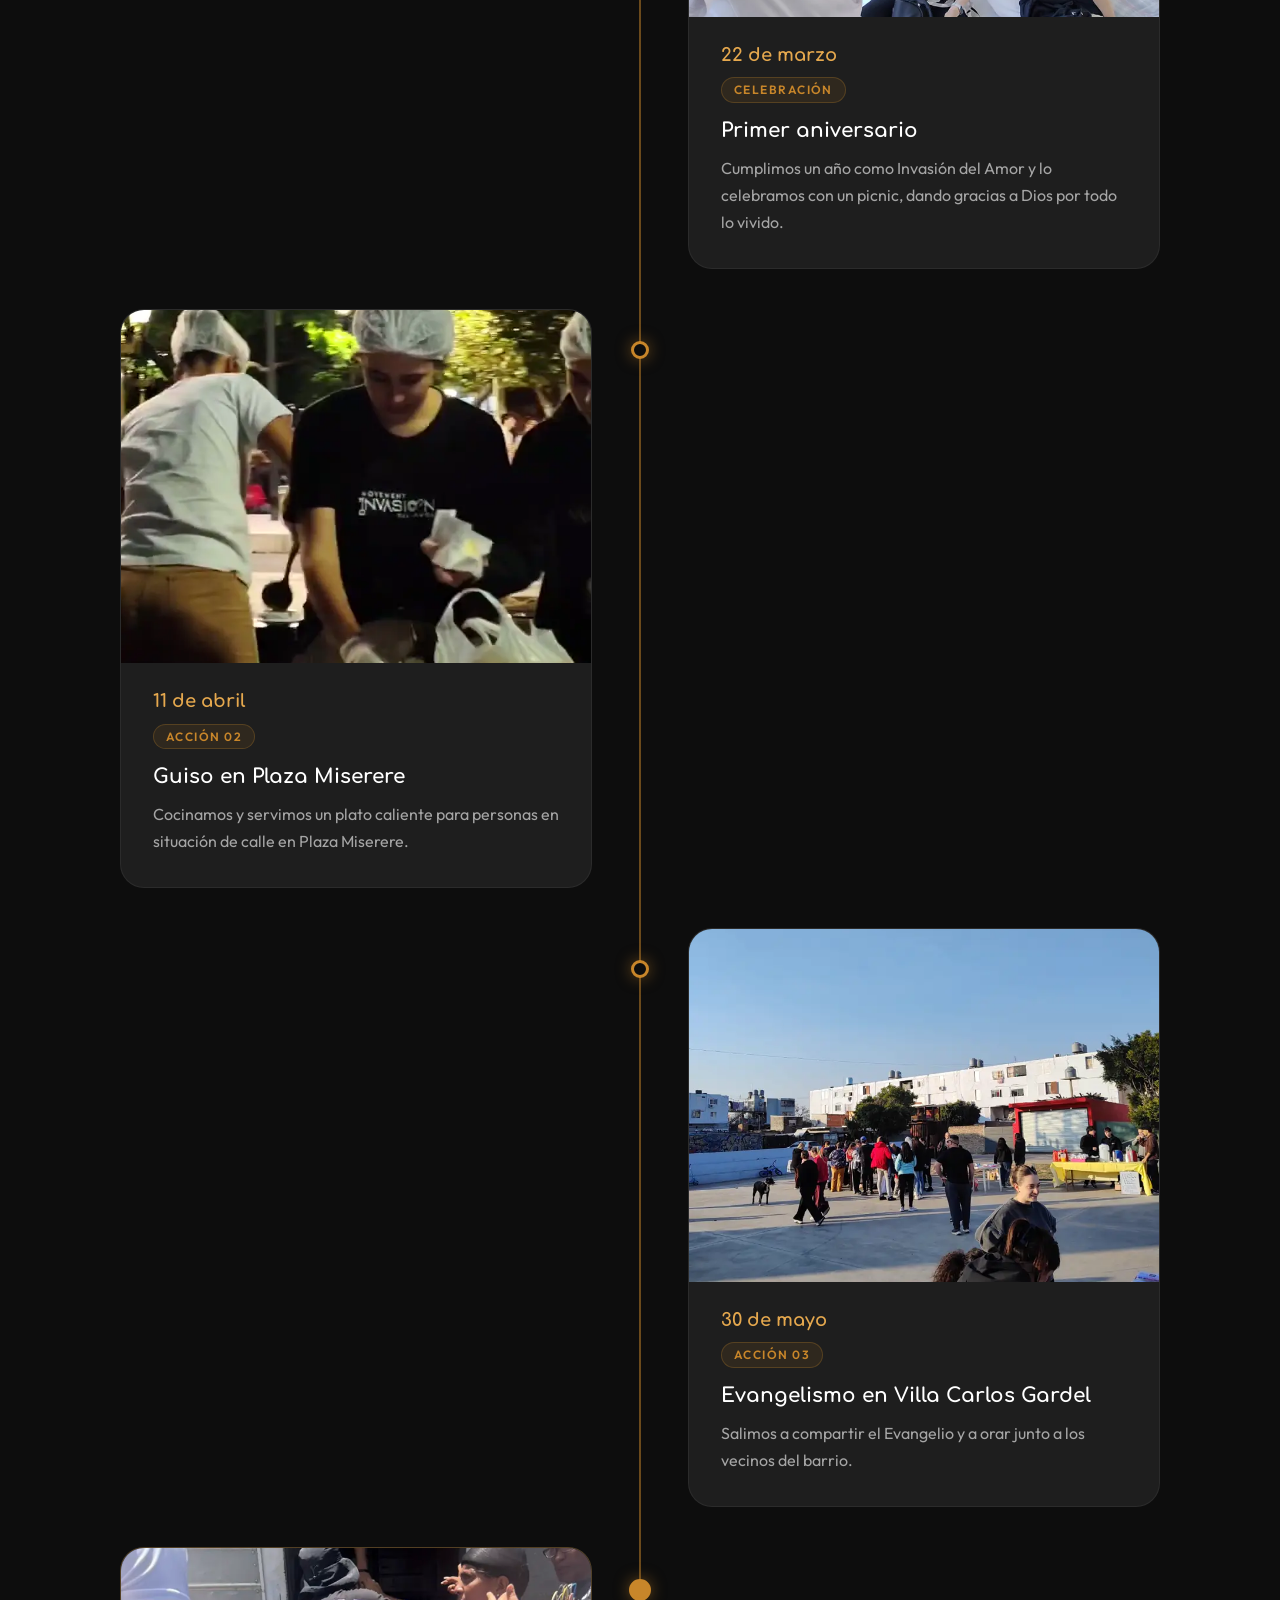
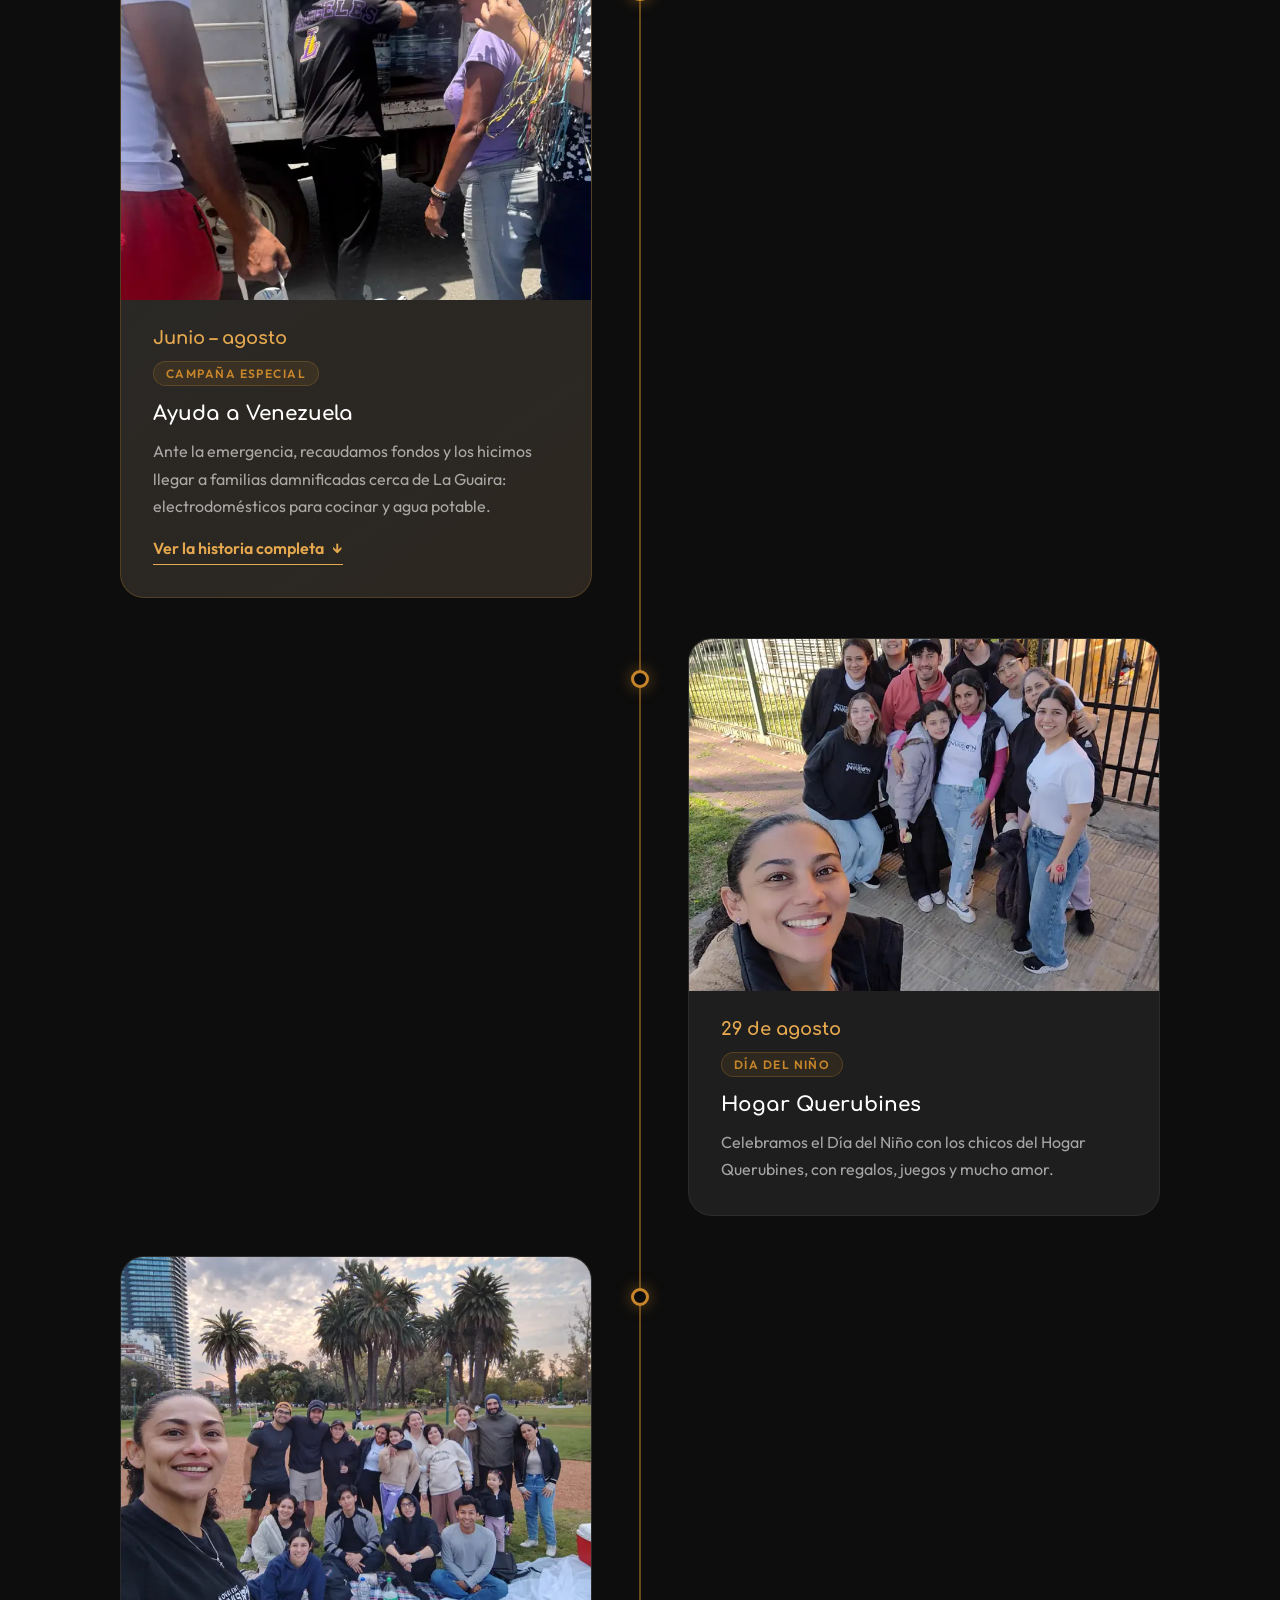
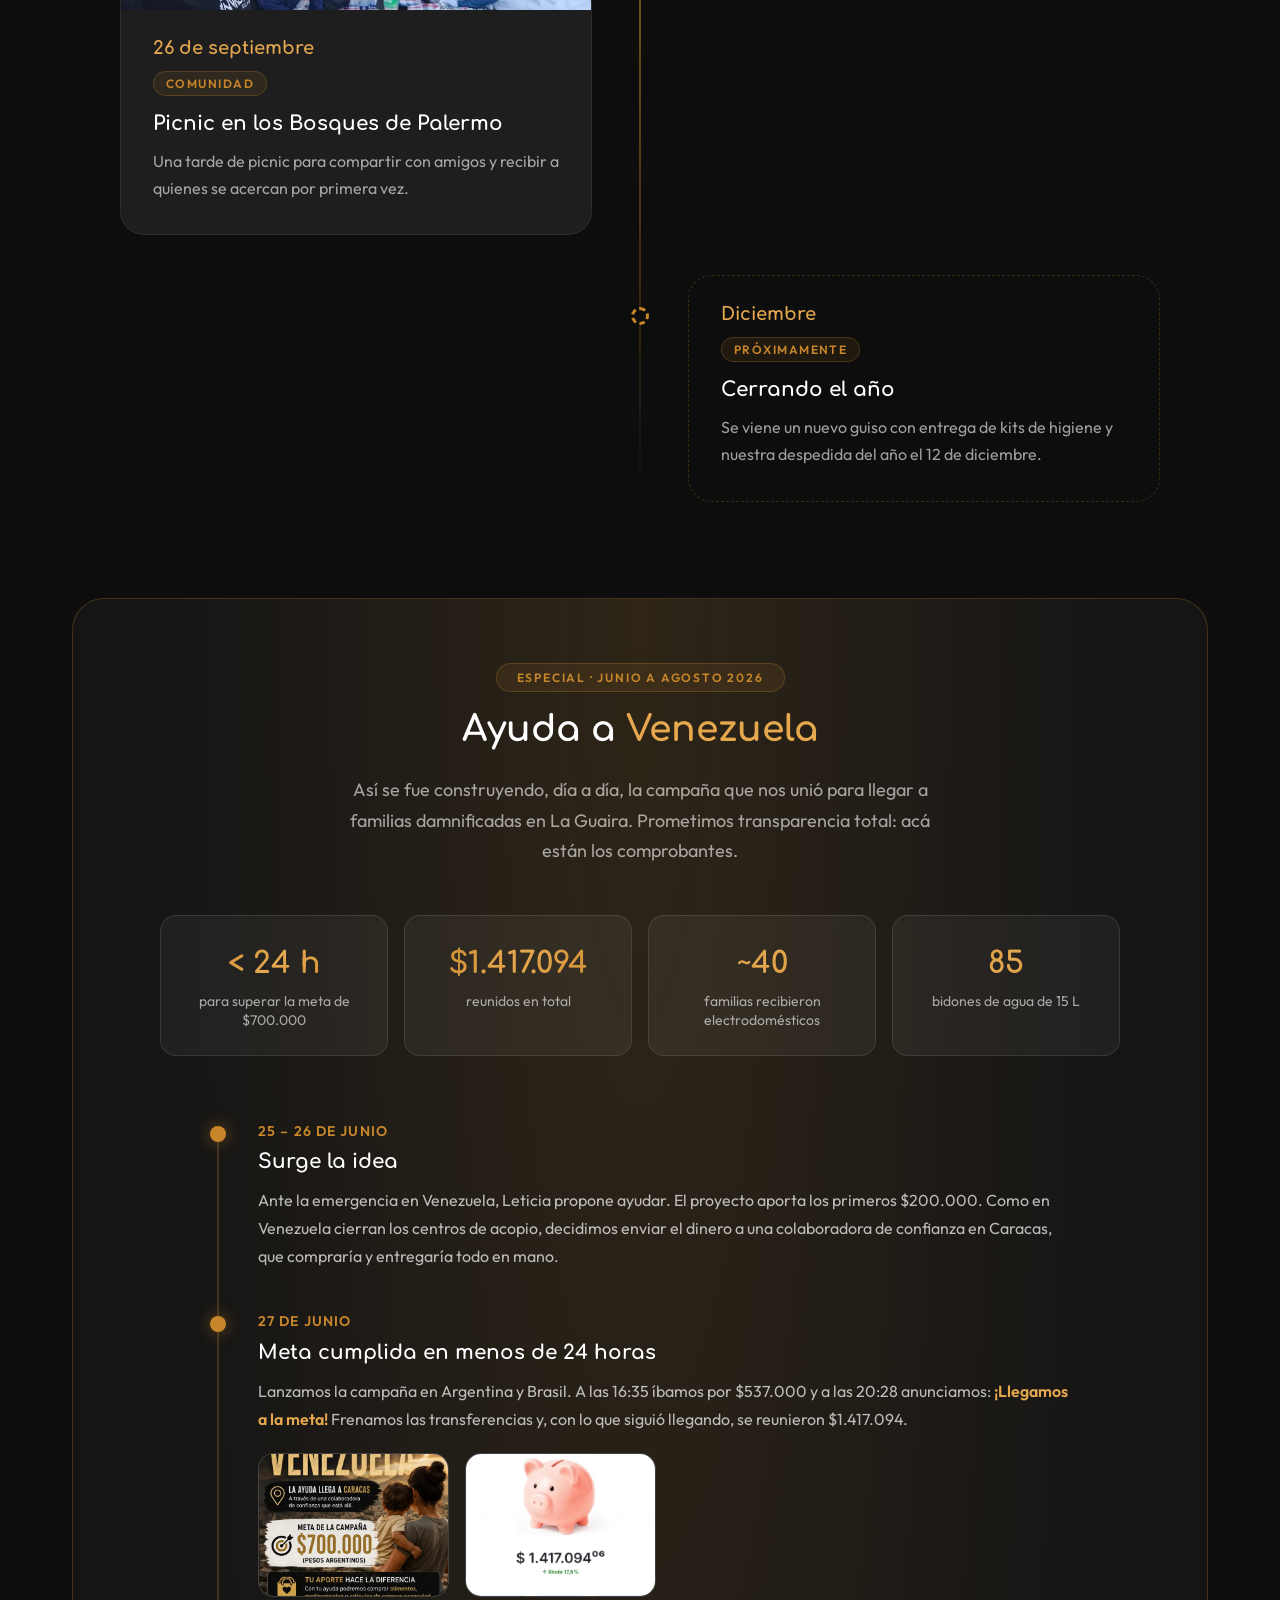
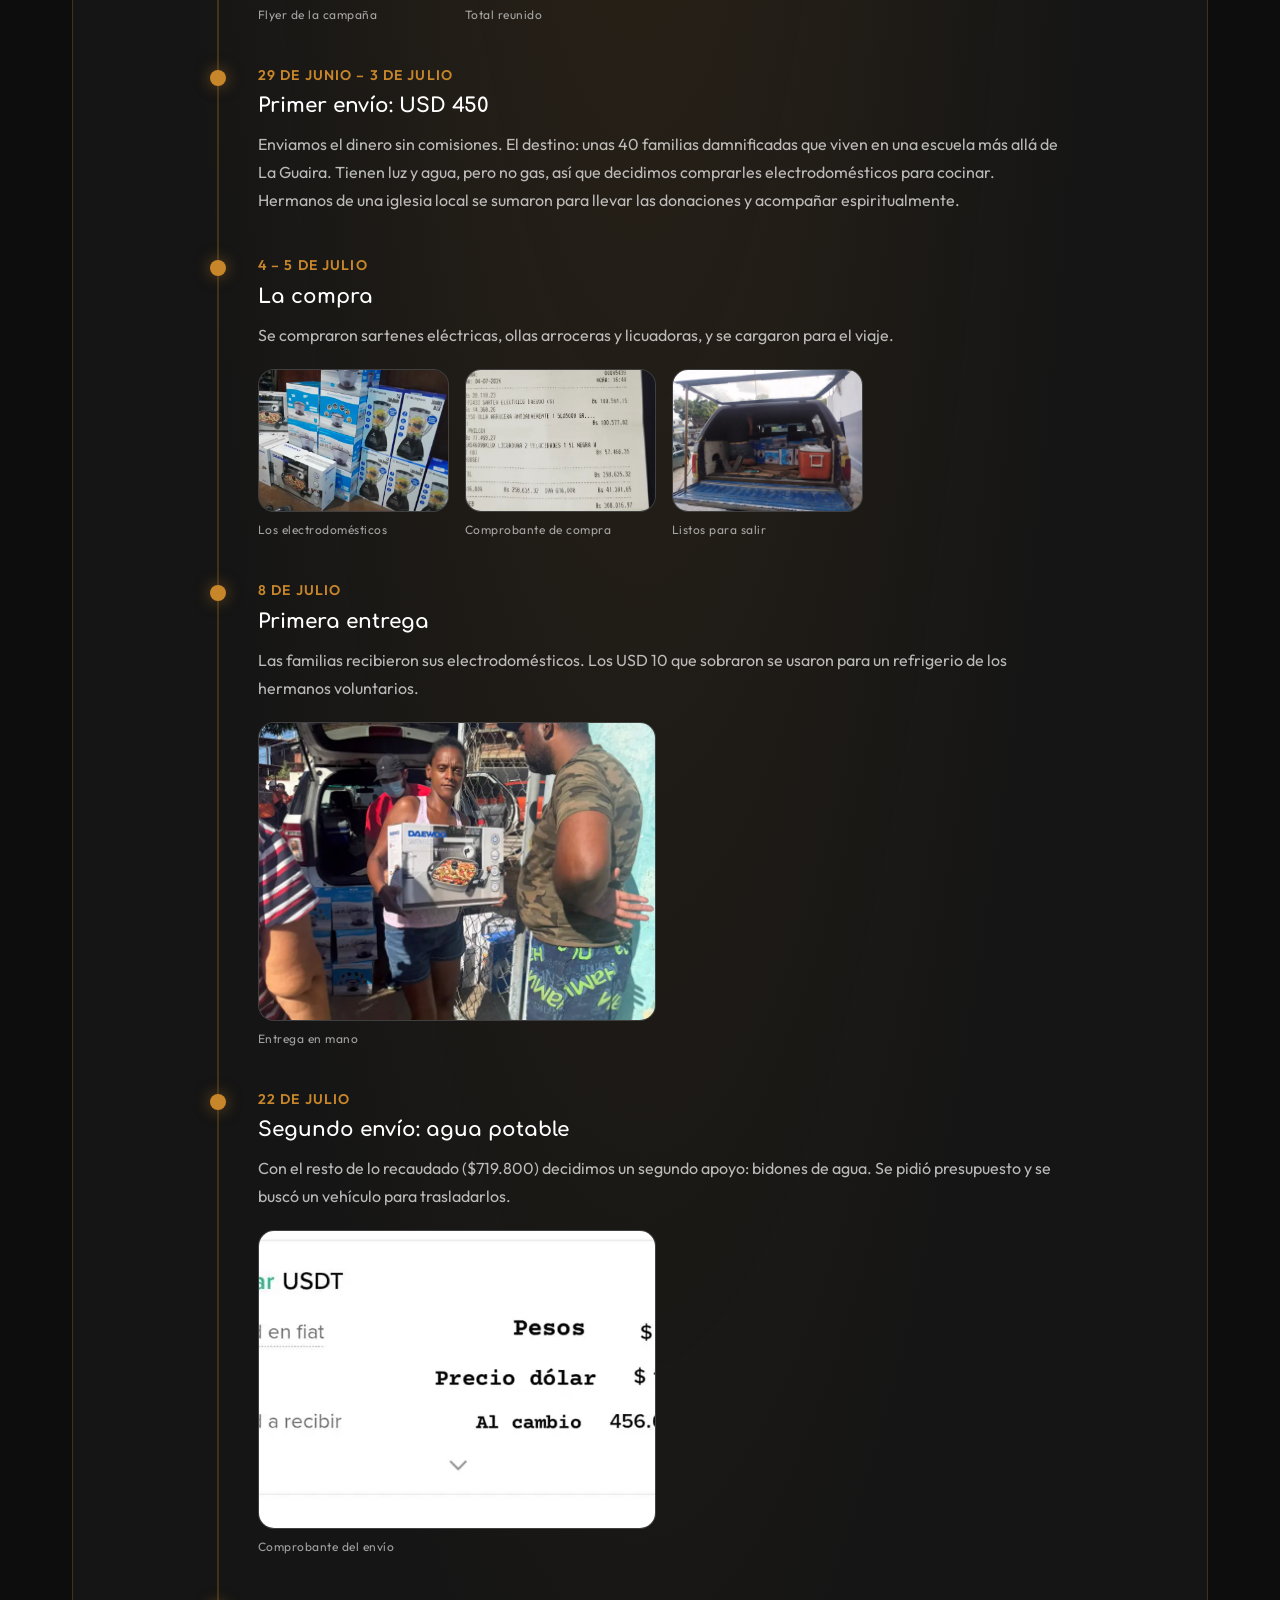
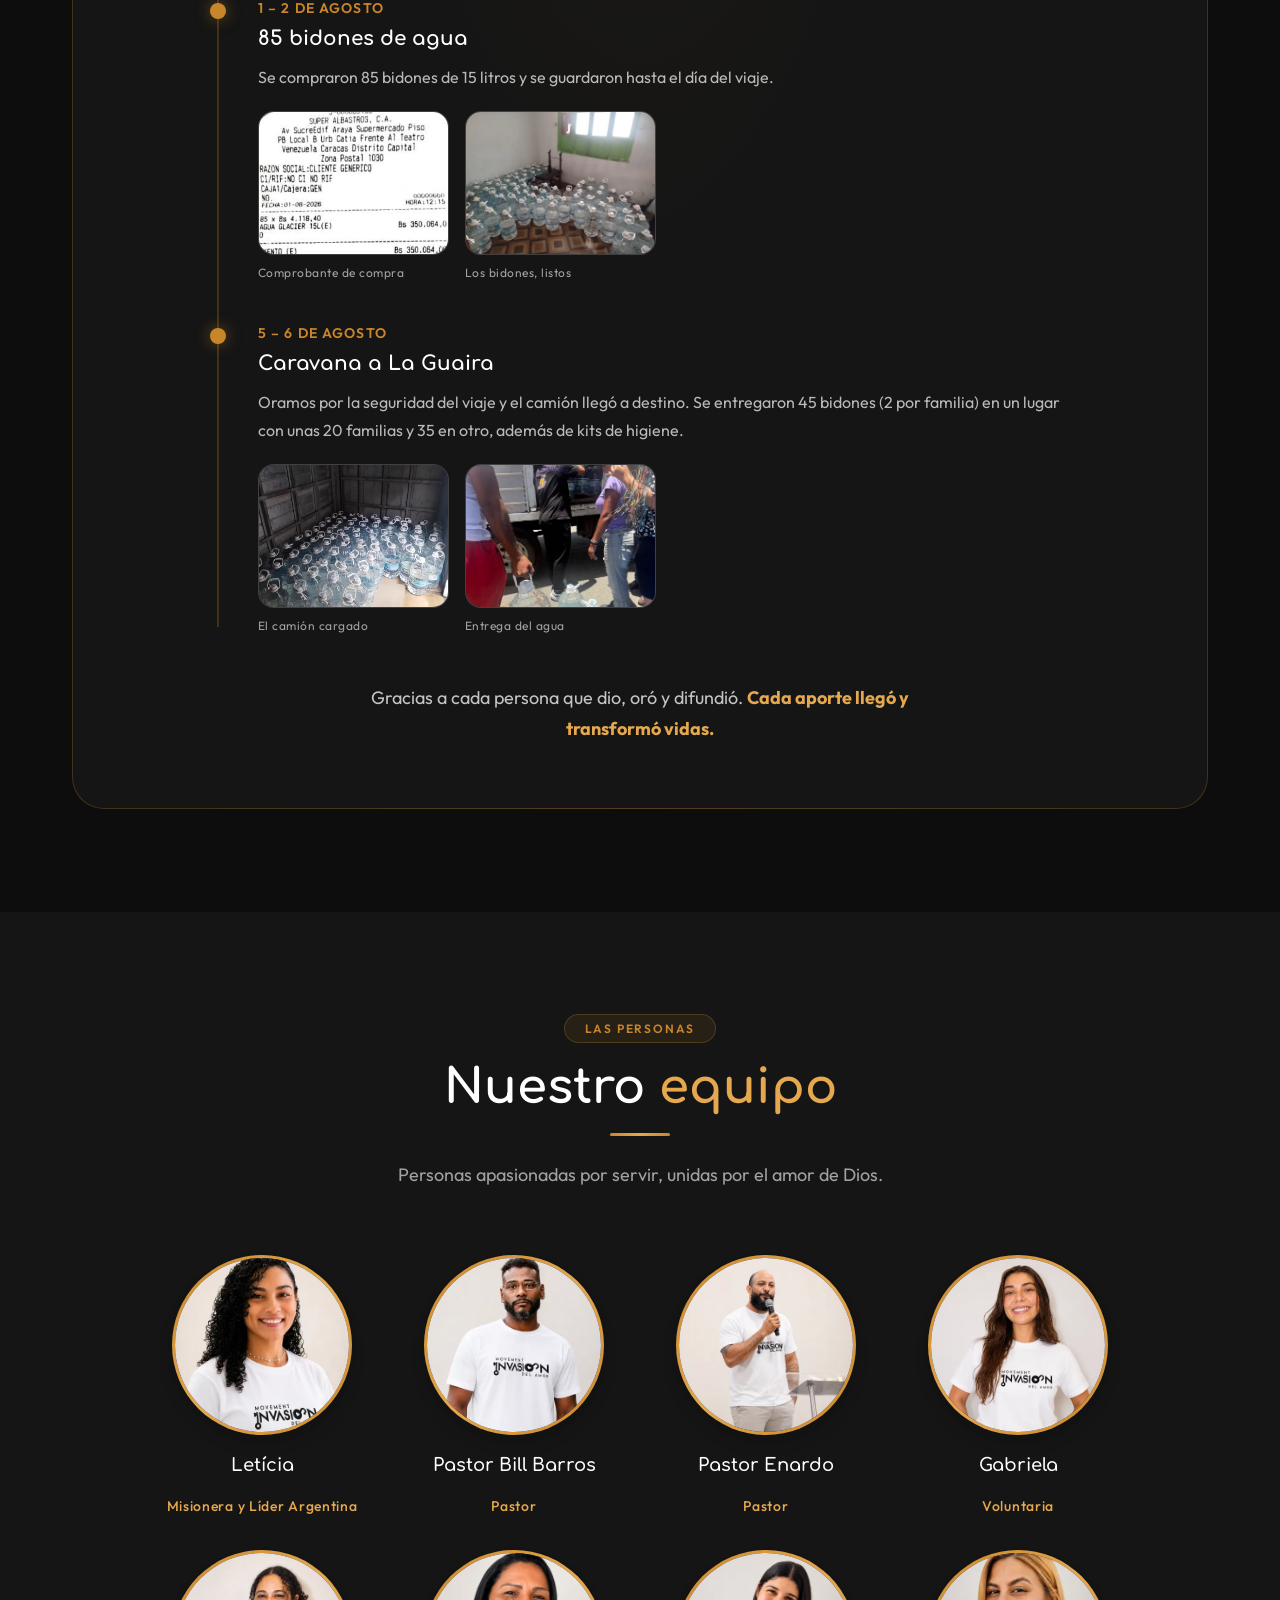
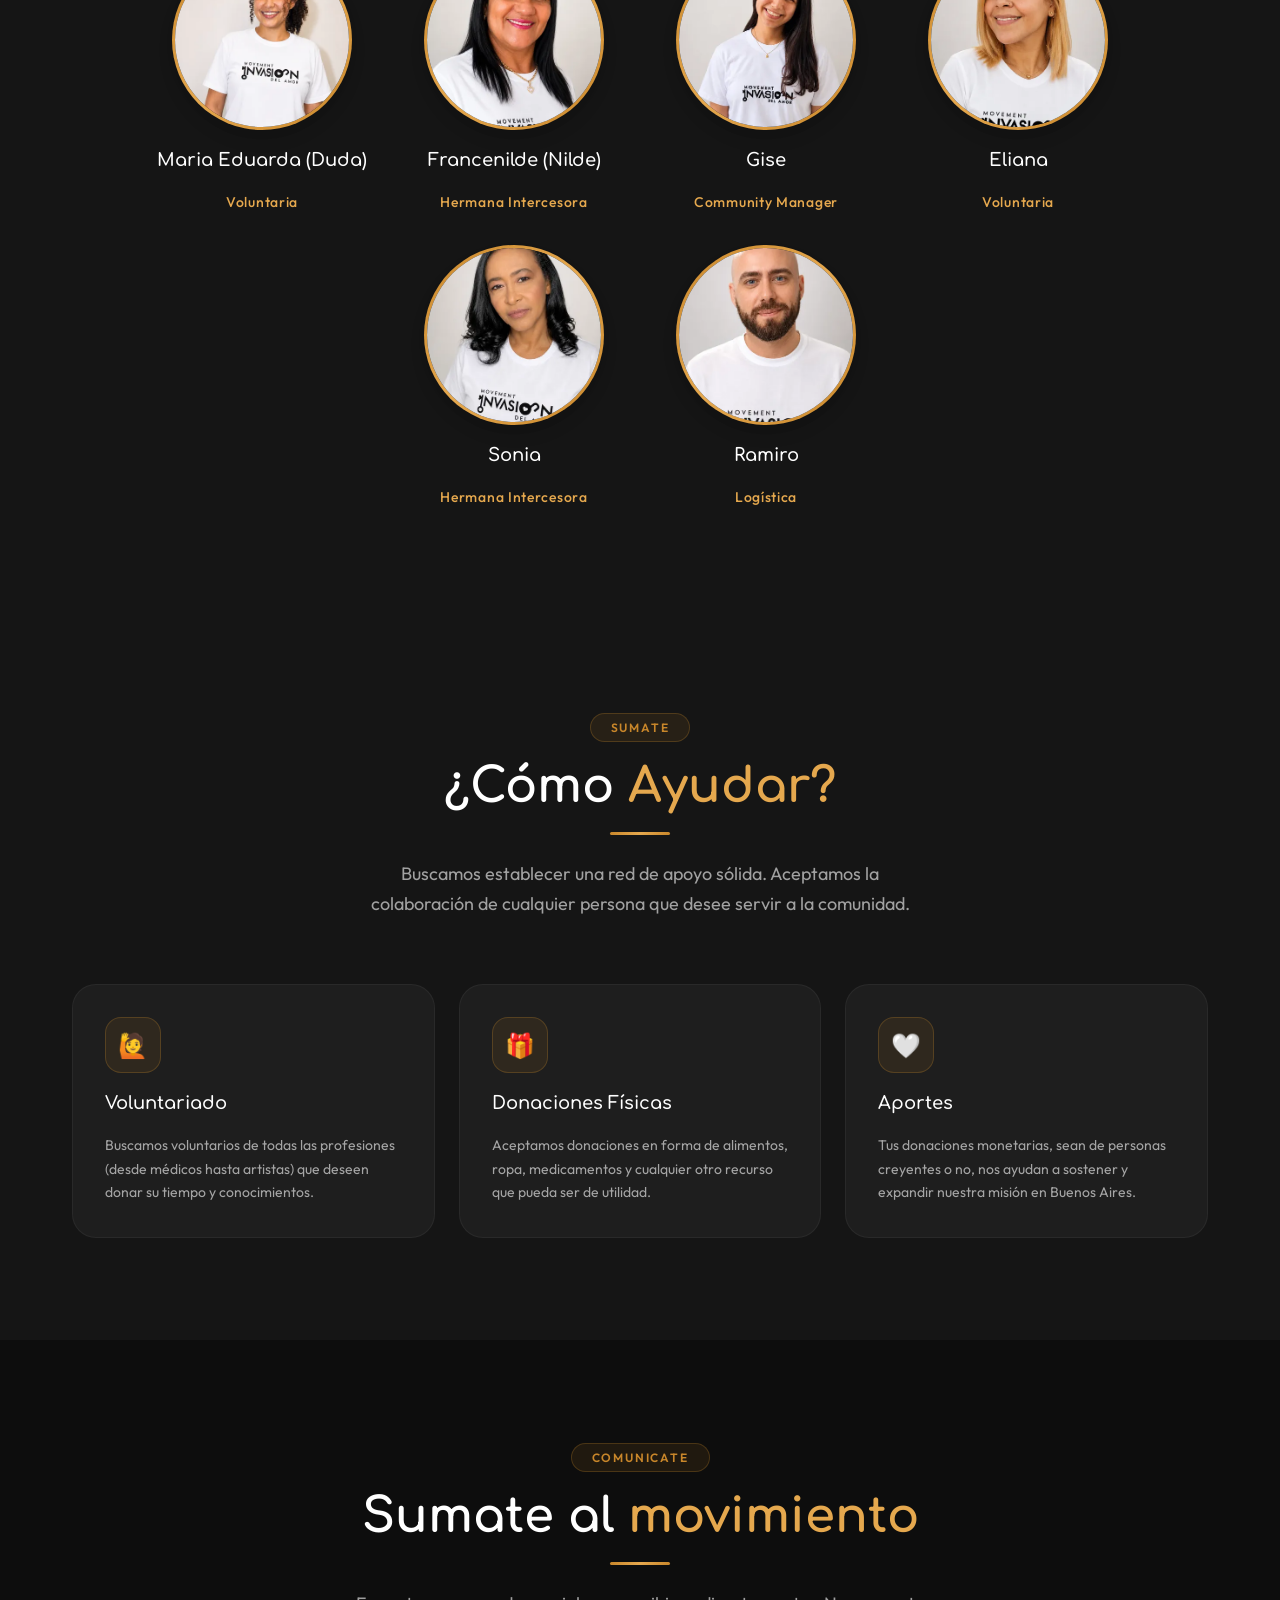
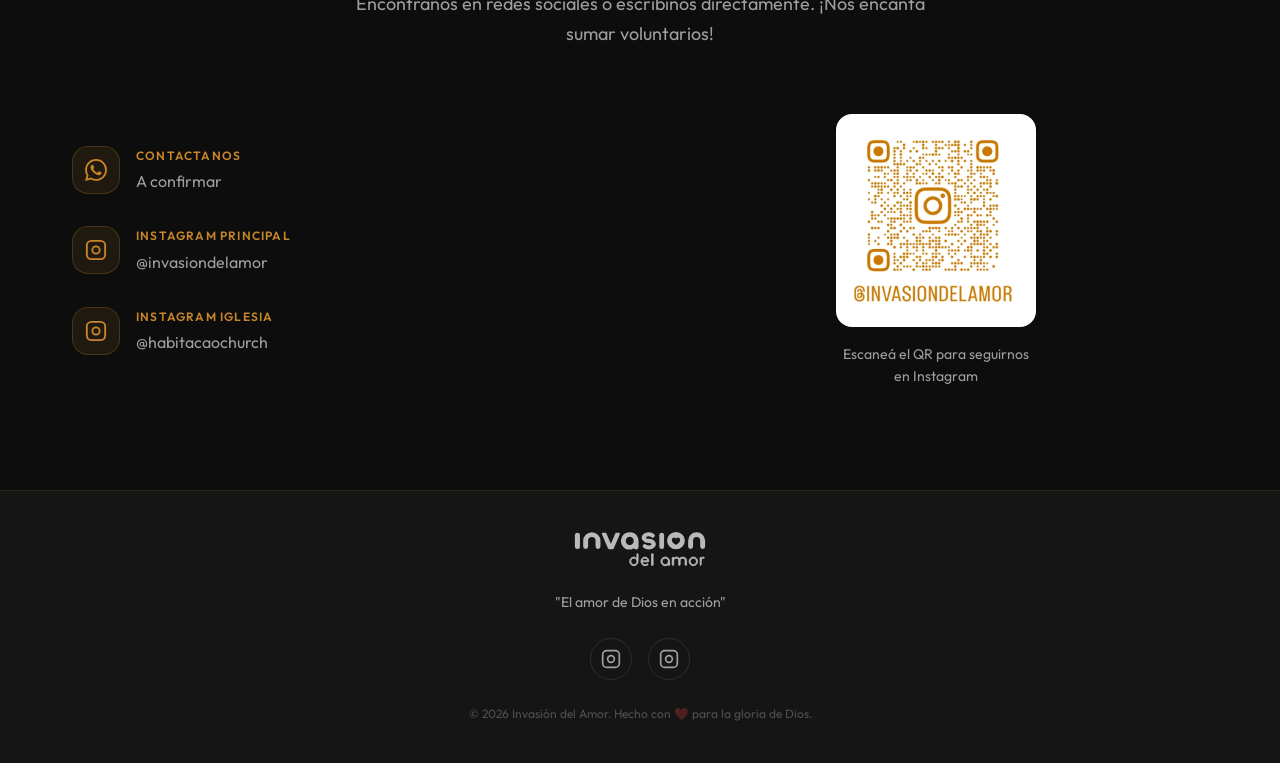
==== commit 57fc8eae: "fix: quitar la tarjeta de Centros de Recuperación de Nuestras acciones Co-Authored-By: Claude Opus 5" ====
--- a/src/index.html
+++ b/src/index.html
@@ -179,11 +179,6 @@
           <h3 class="action-card__title">Grupos de Oración</h3>
           <p class="action-card__text">Espacios de oración colectiva y estudio bíblico para aquellos interesados en profundizar su fe y acercarse a Dios.</p>
         </div>
-        <div class="action-card reveal delay-4">
-          <img class="action-card__photo" src="assets/img/cards/recuperacion.webp" width="800" height="600" loading="lazy" decoding="async" alt="Integrantes del equipo preparando materiales alrededor de una mesa"/>
-          <h3 class="action-card__title">Centros de Recuperación</h3>
-          <p class="action-card__text">Alianzas con instituciones y centros de rehabilitación para personas en situación de dependencia química, brindando apoyo espiritual y emocional.</p>
-        </div>
       </div>
 
       <!-- ===== TIMELINE 2026 ===== -->
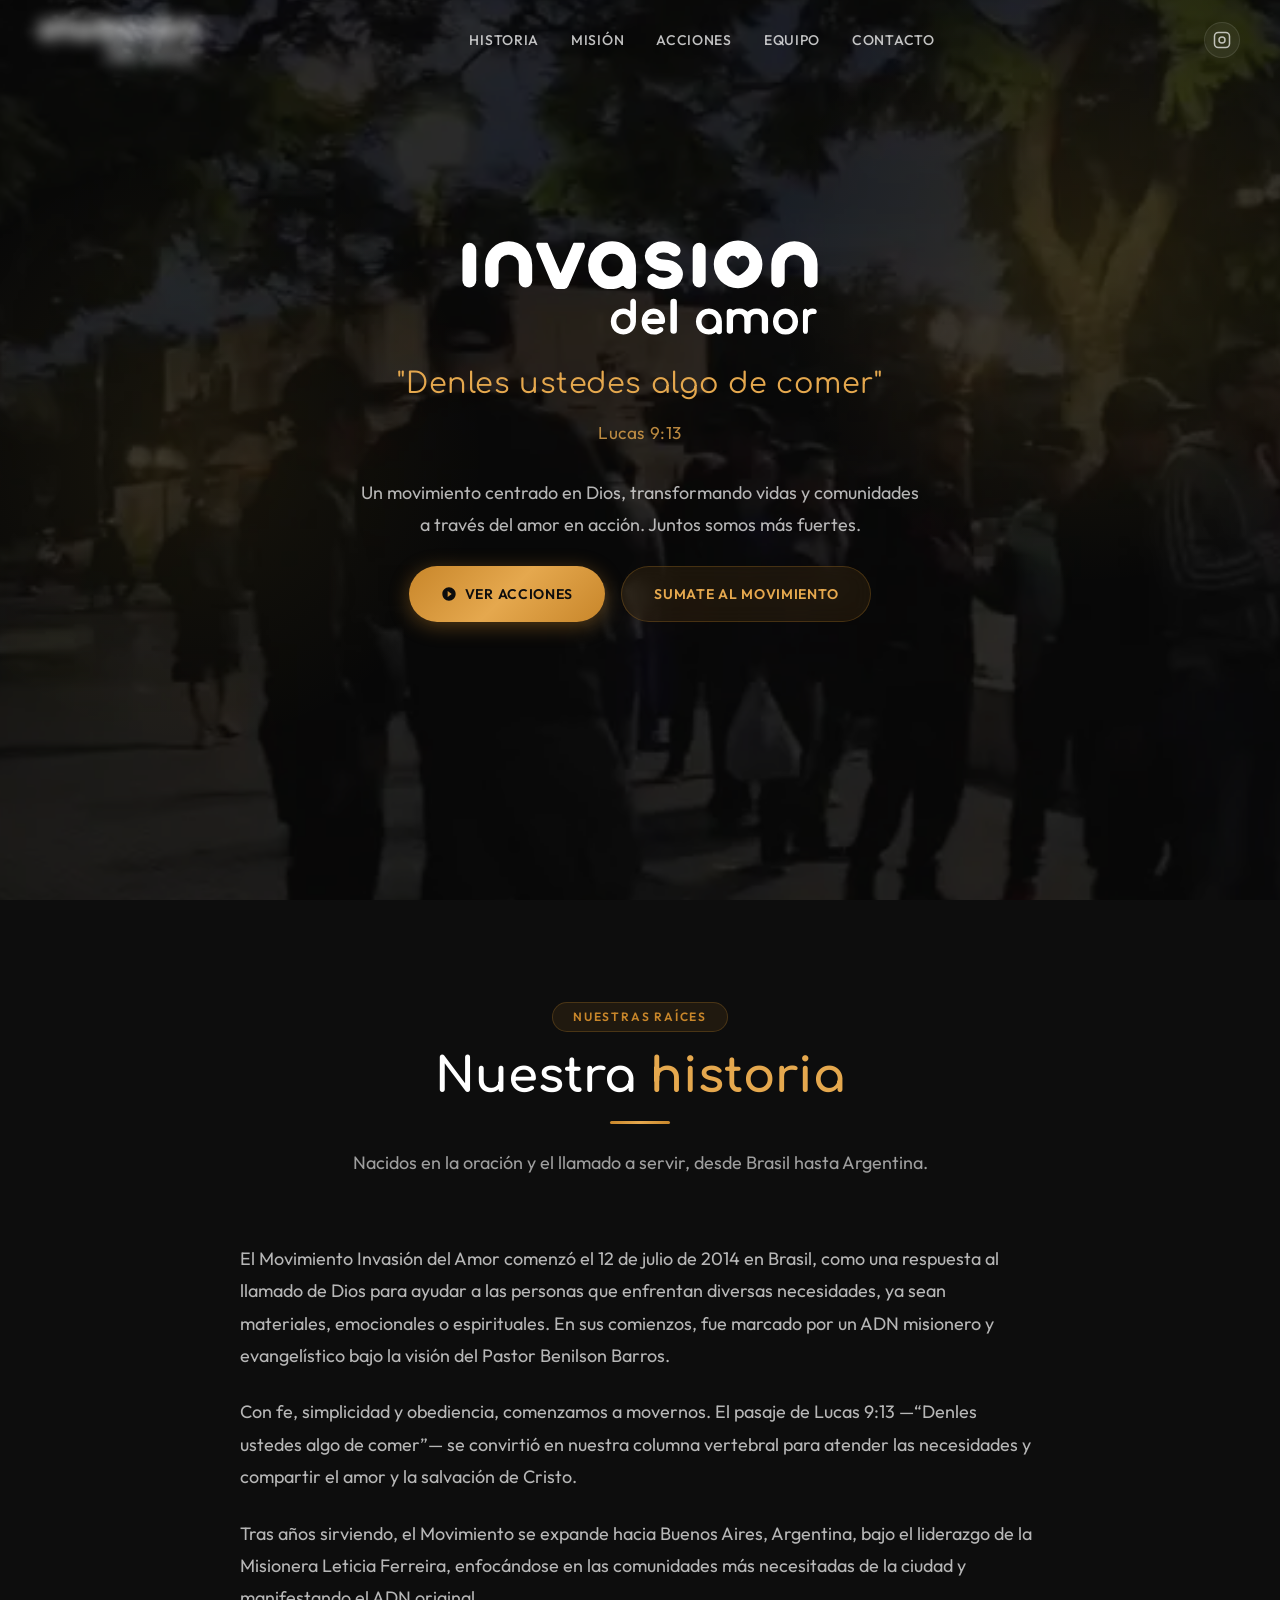
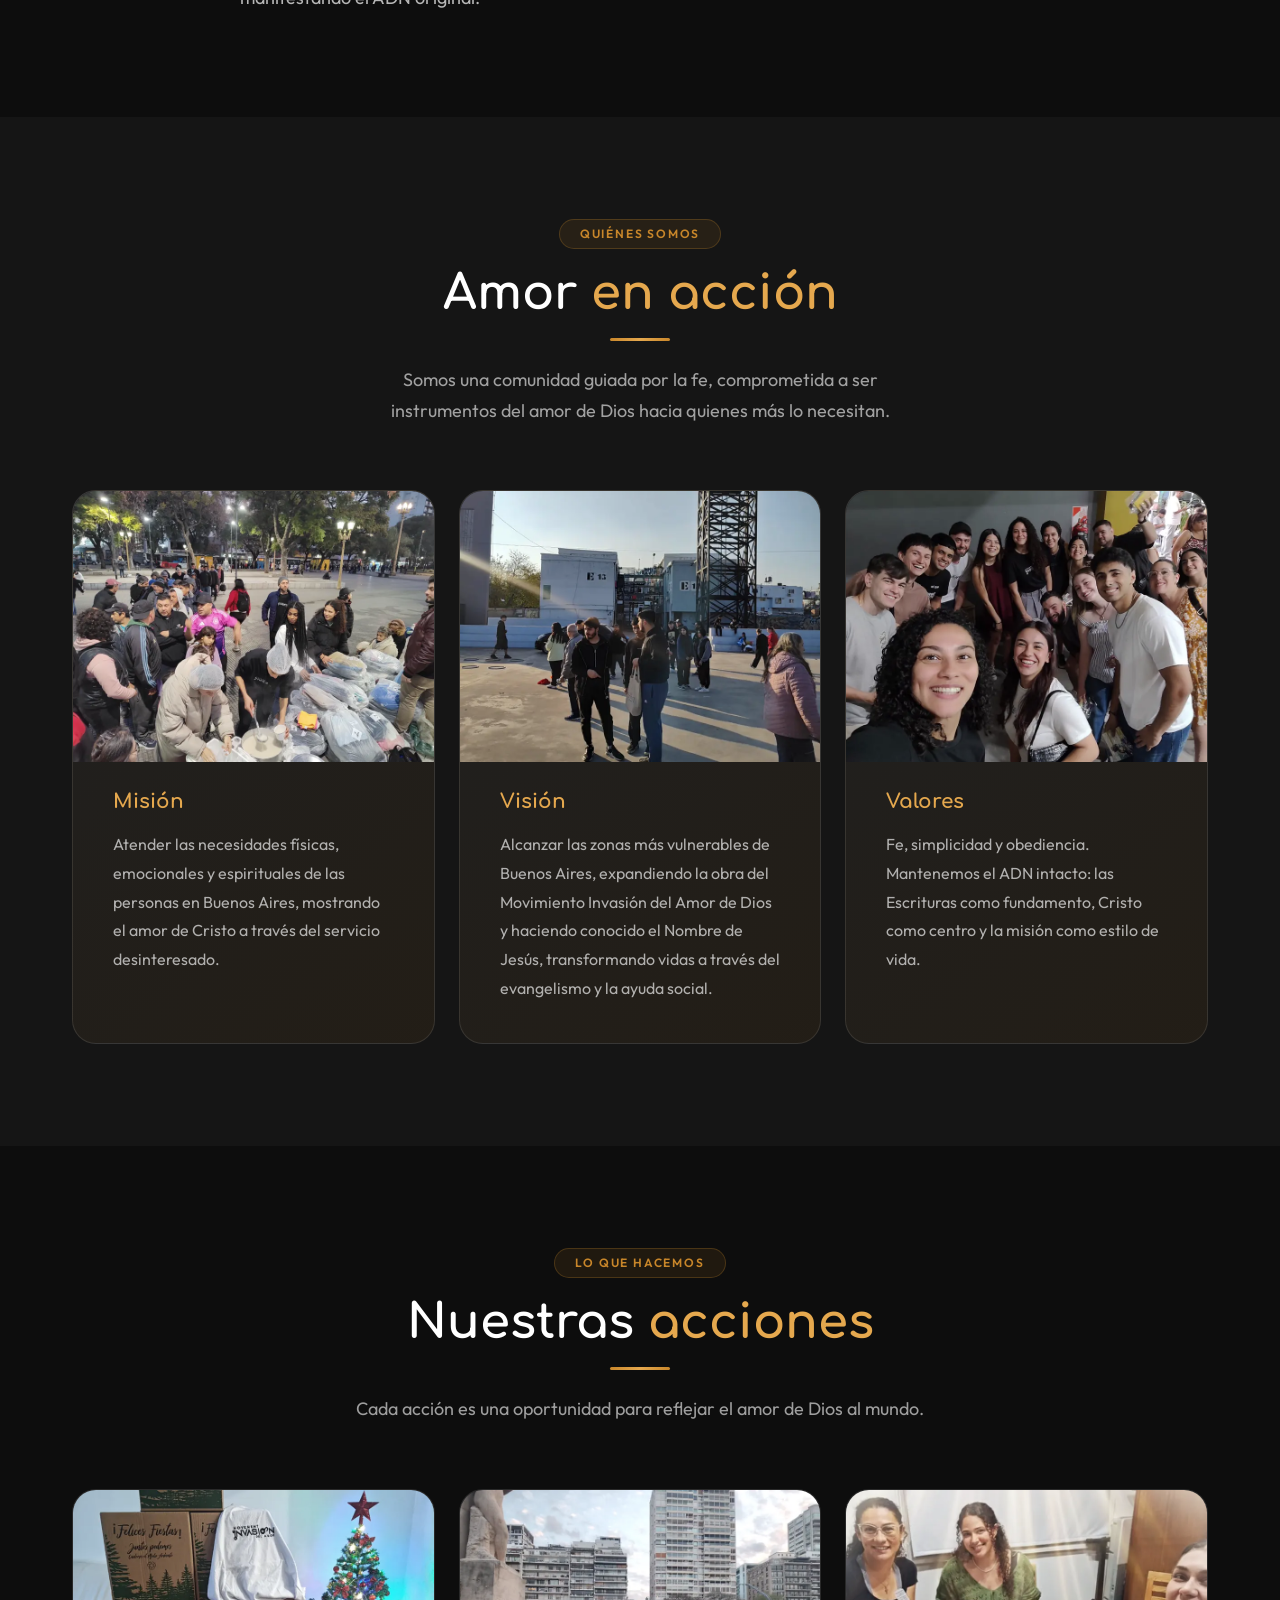
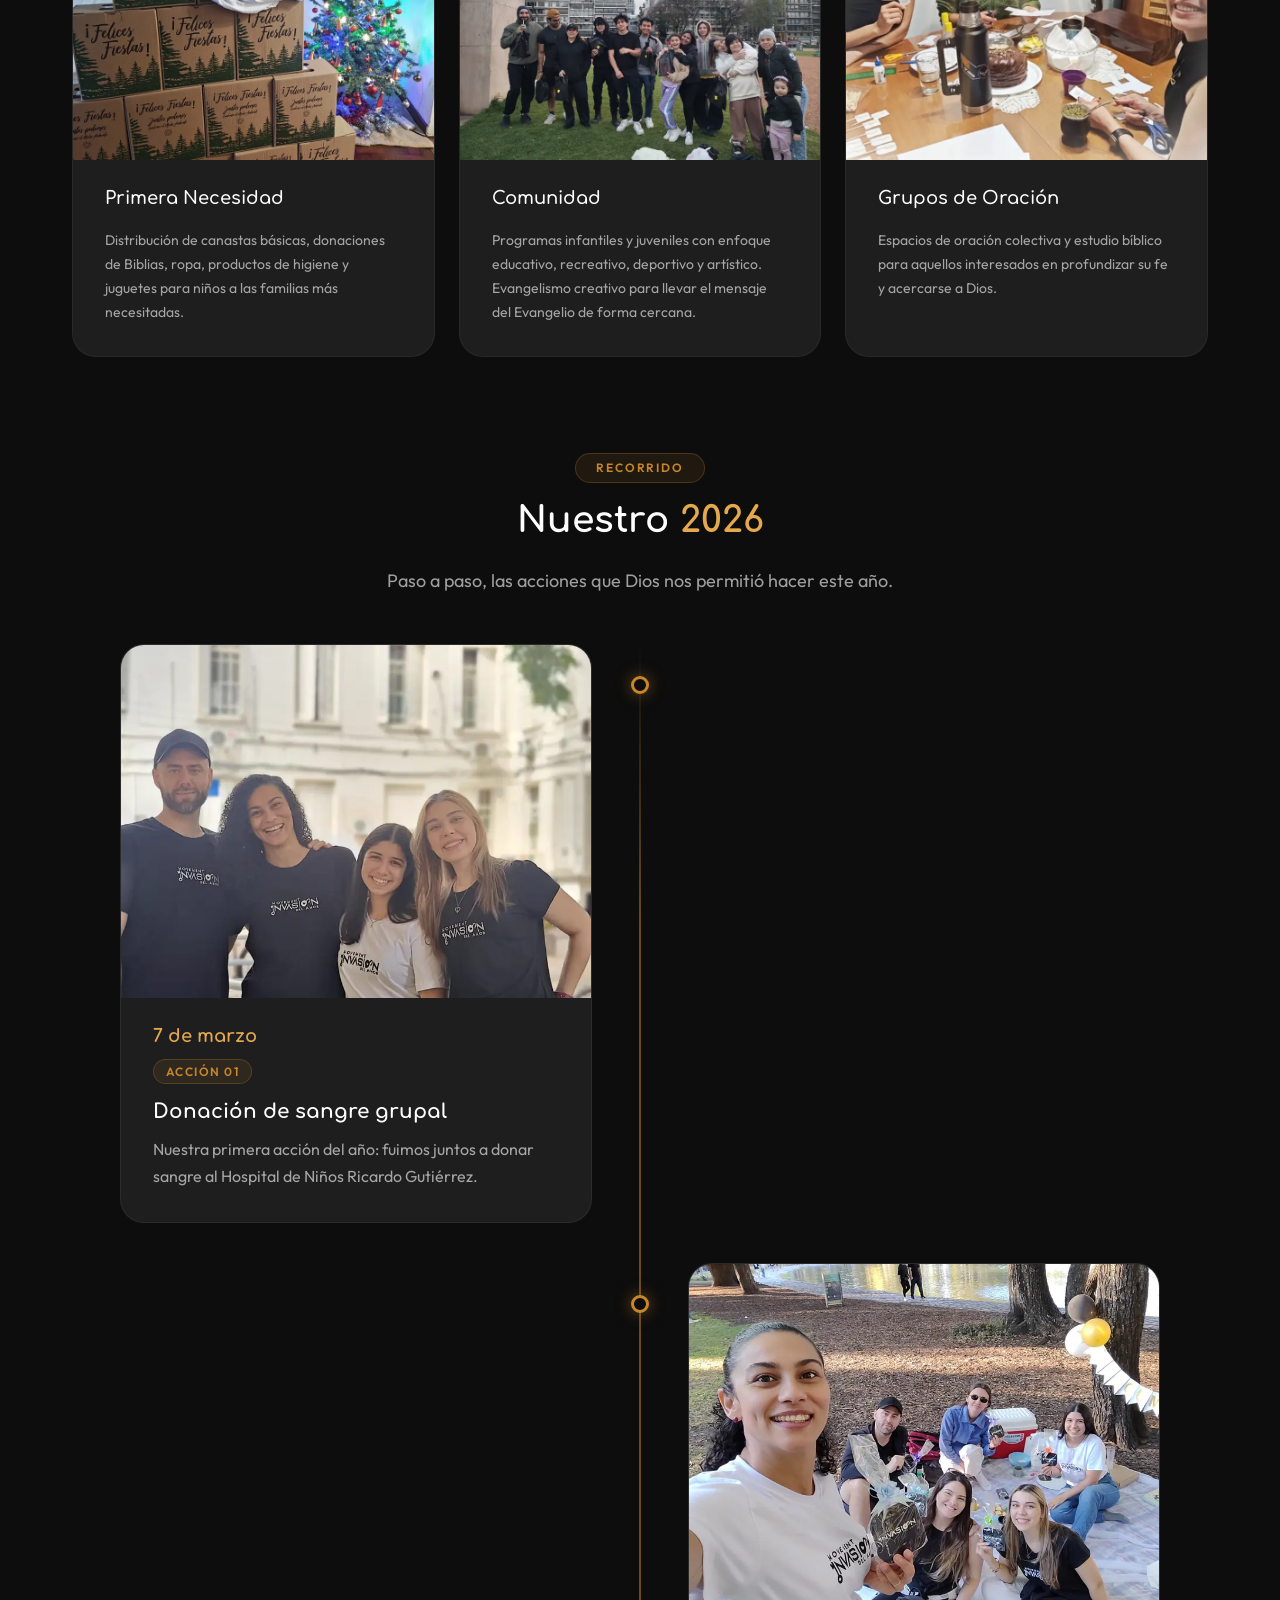
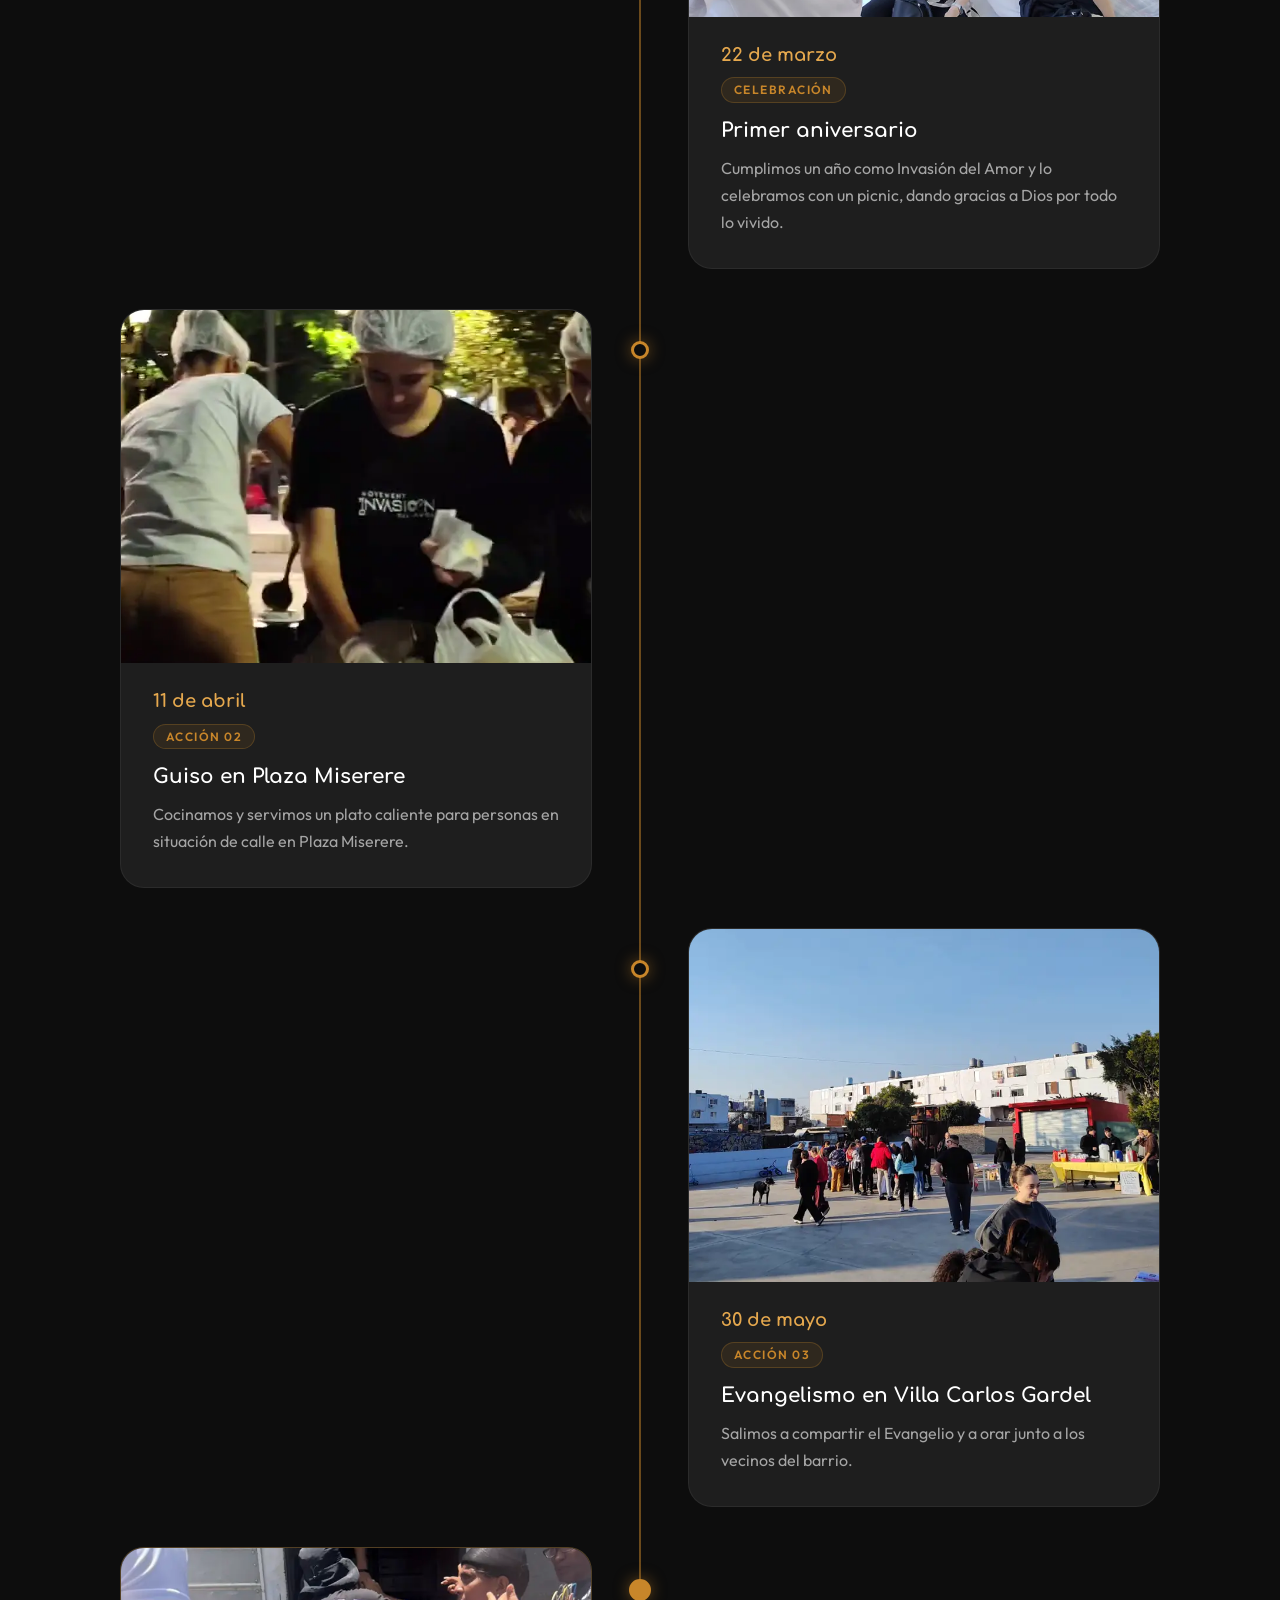
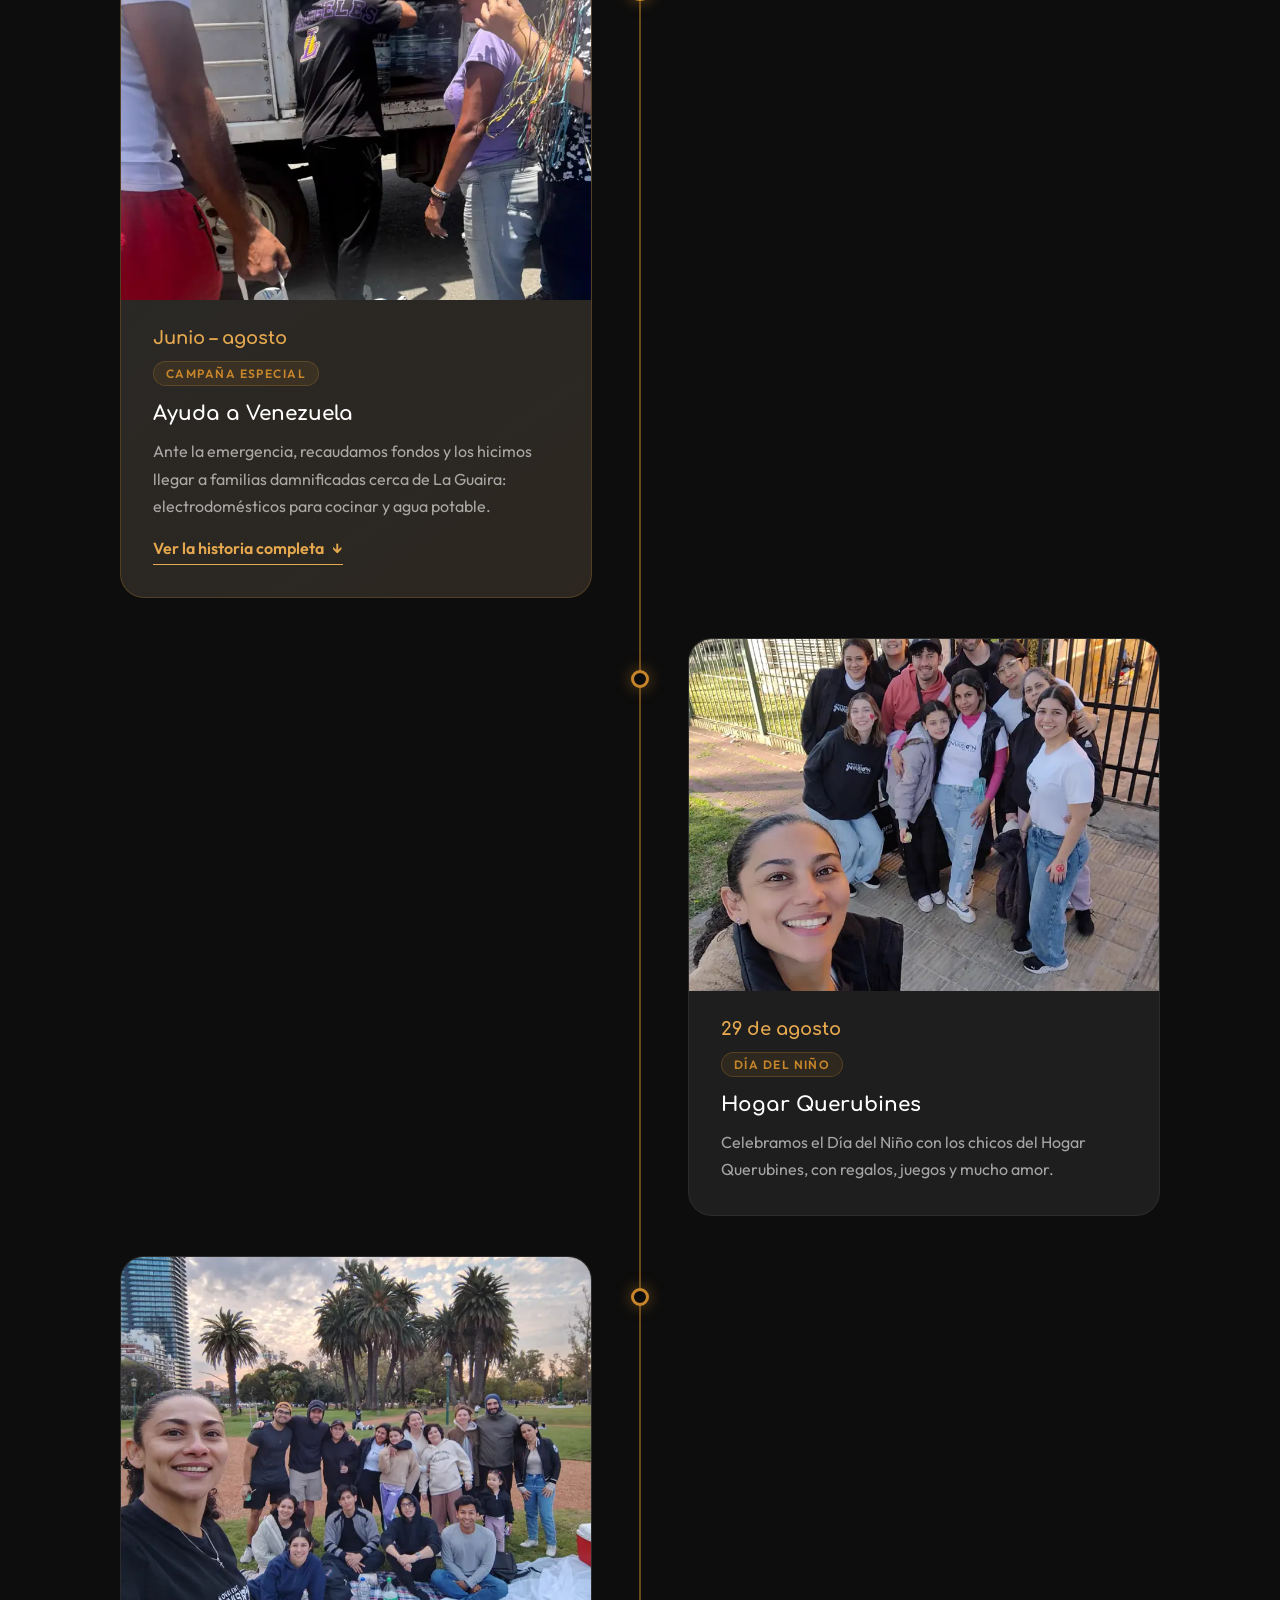
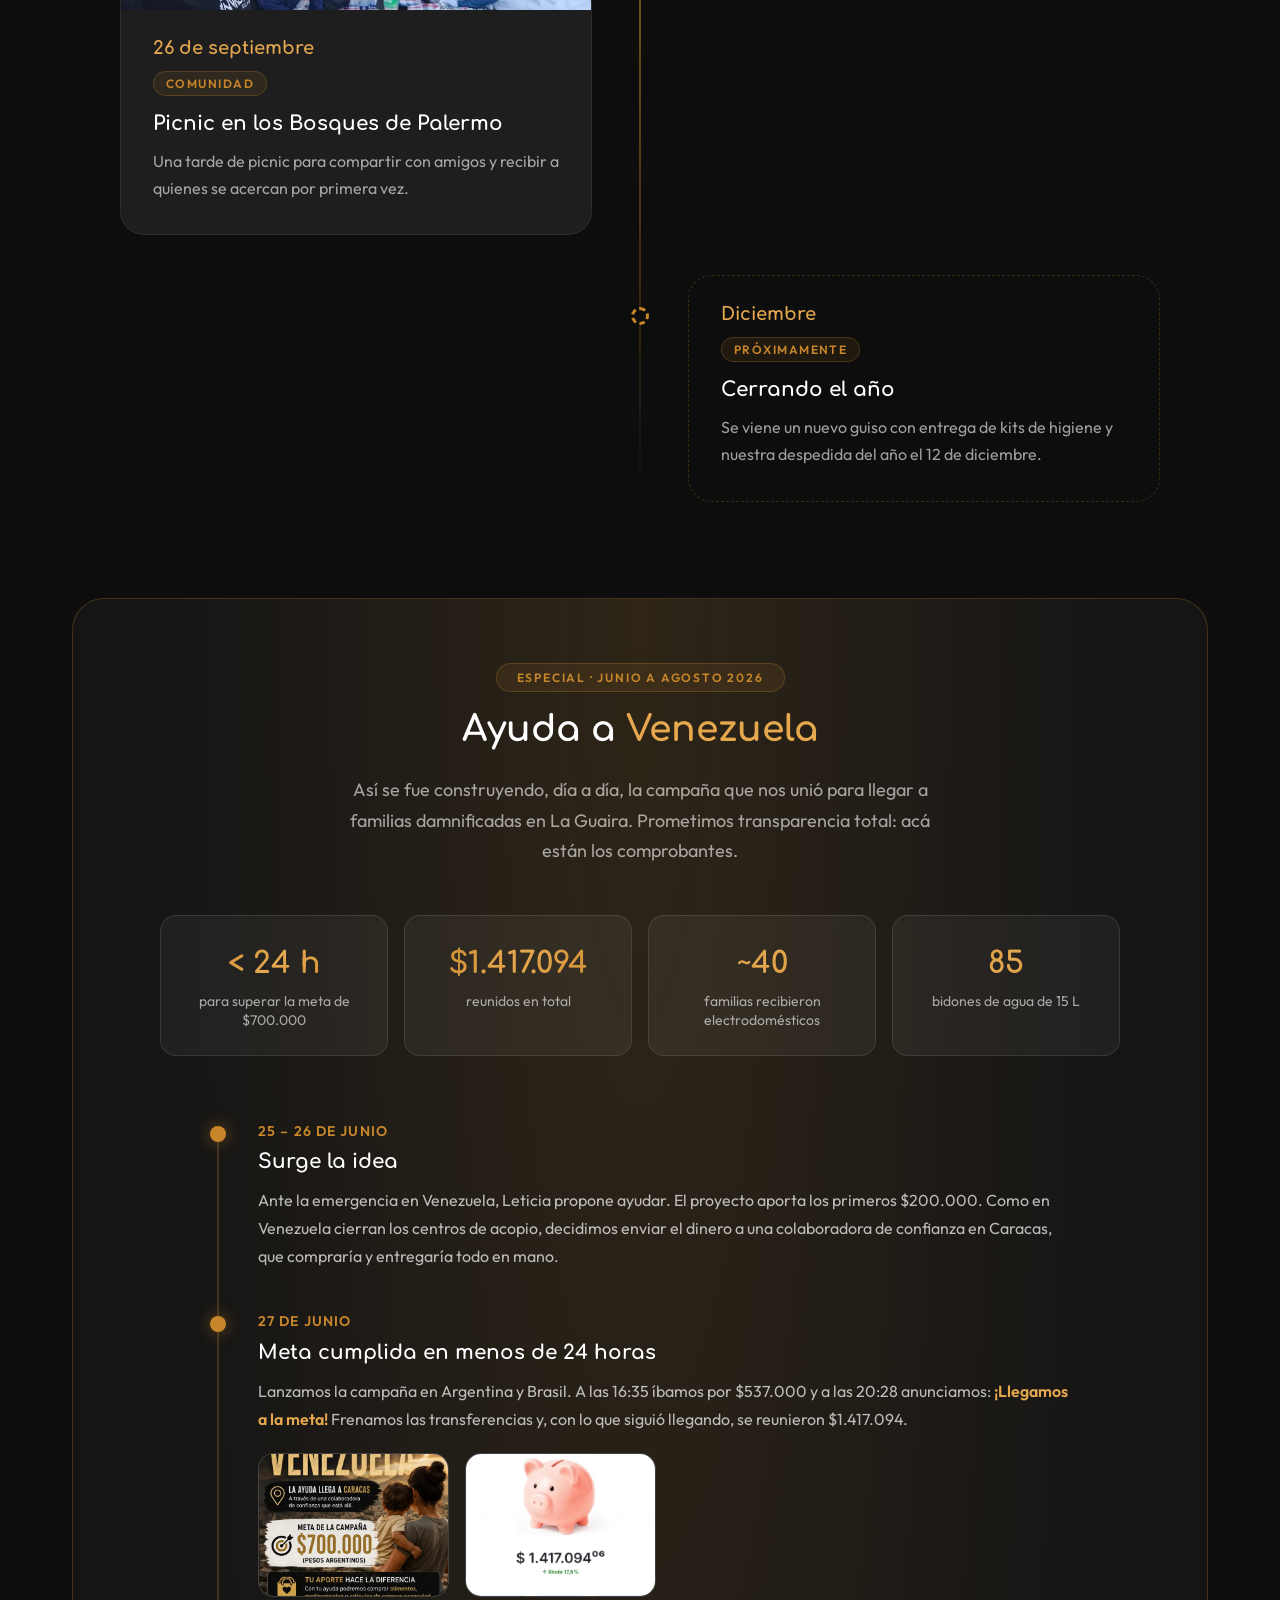
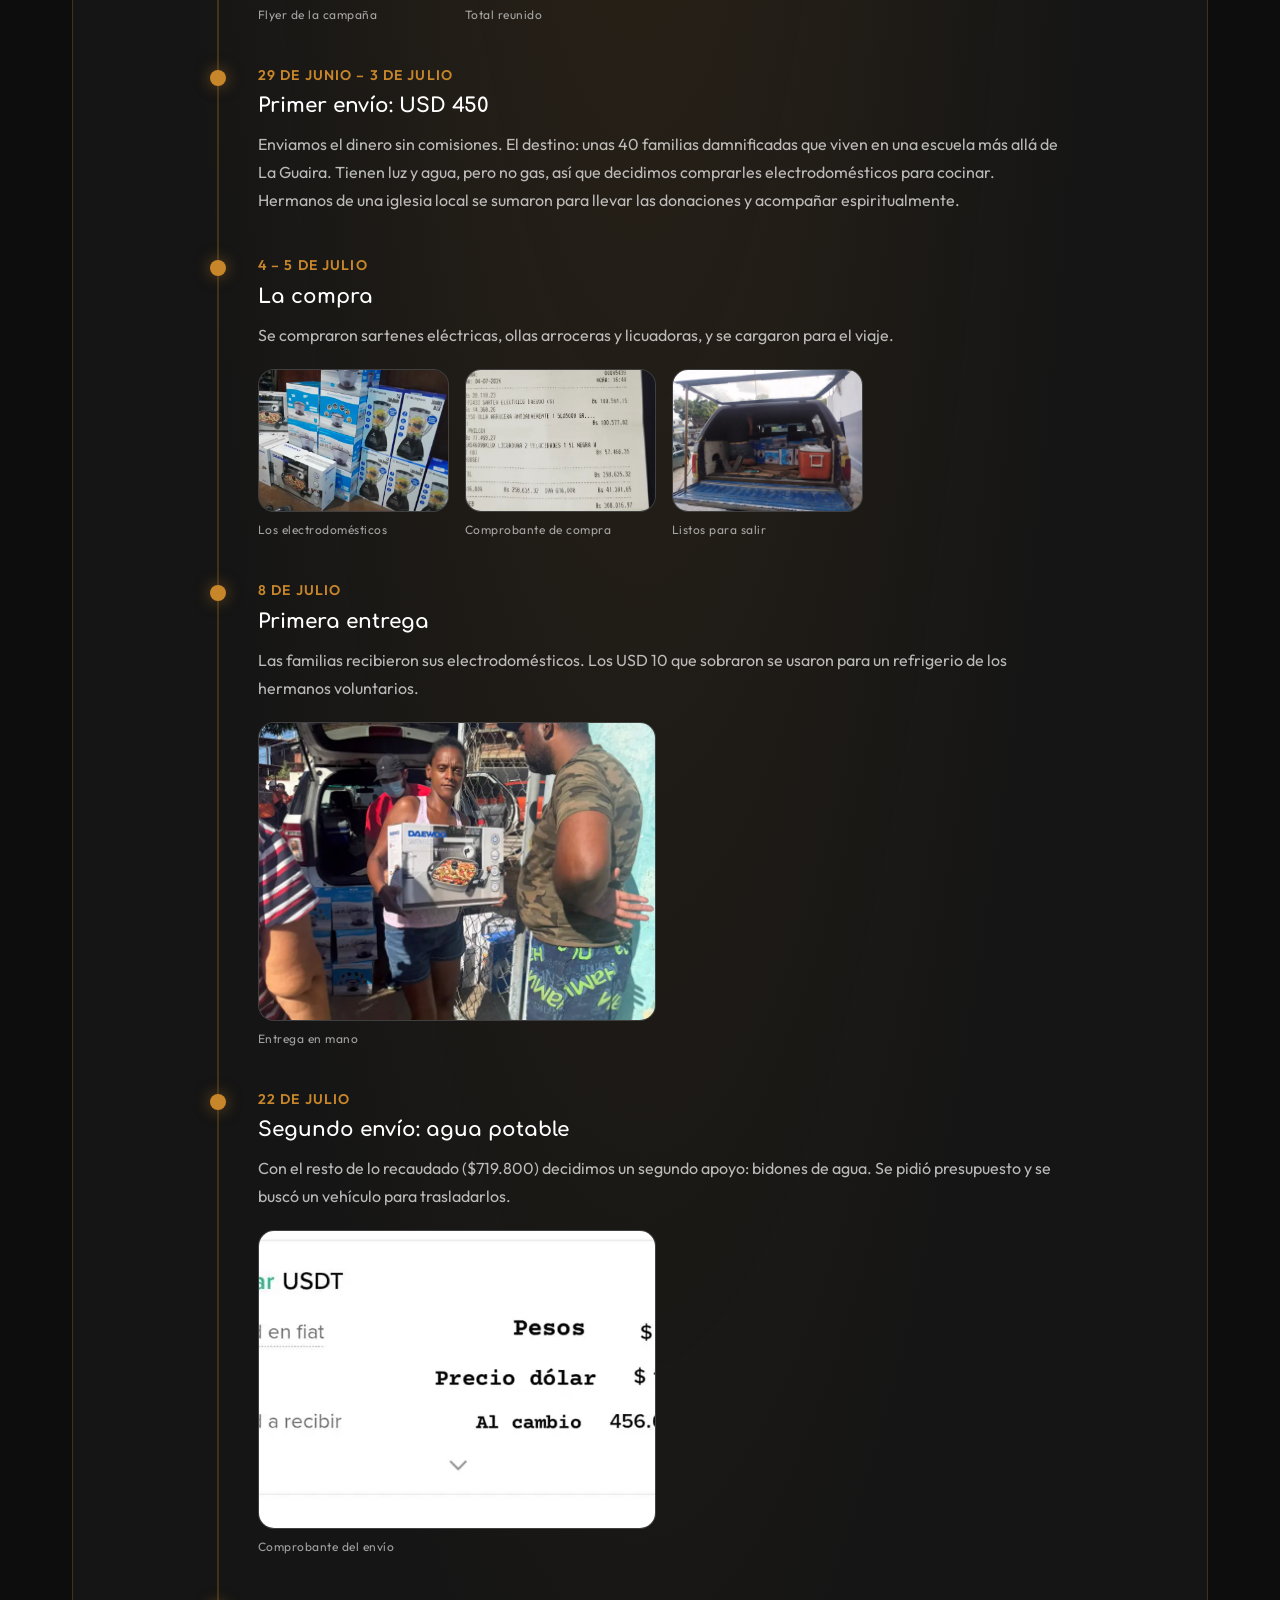
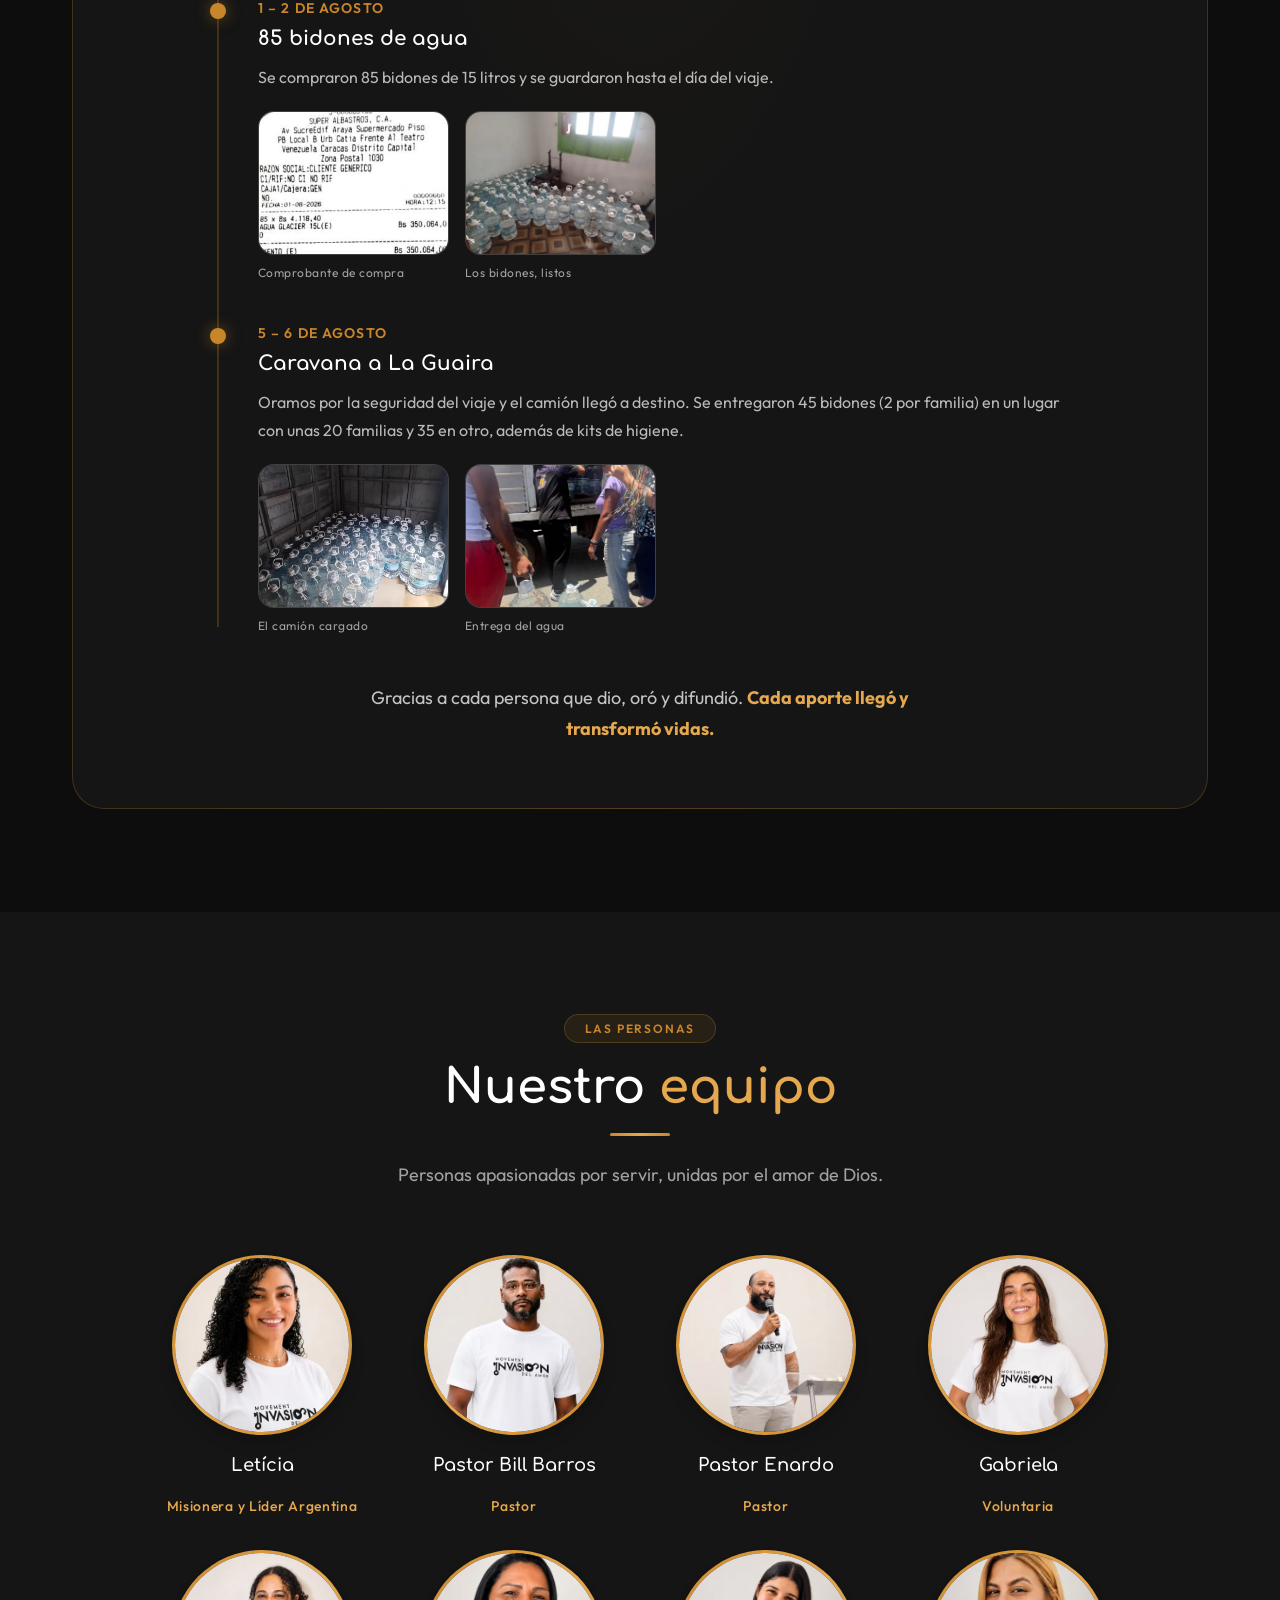
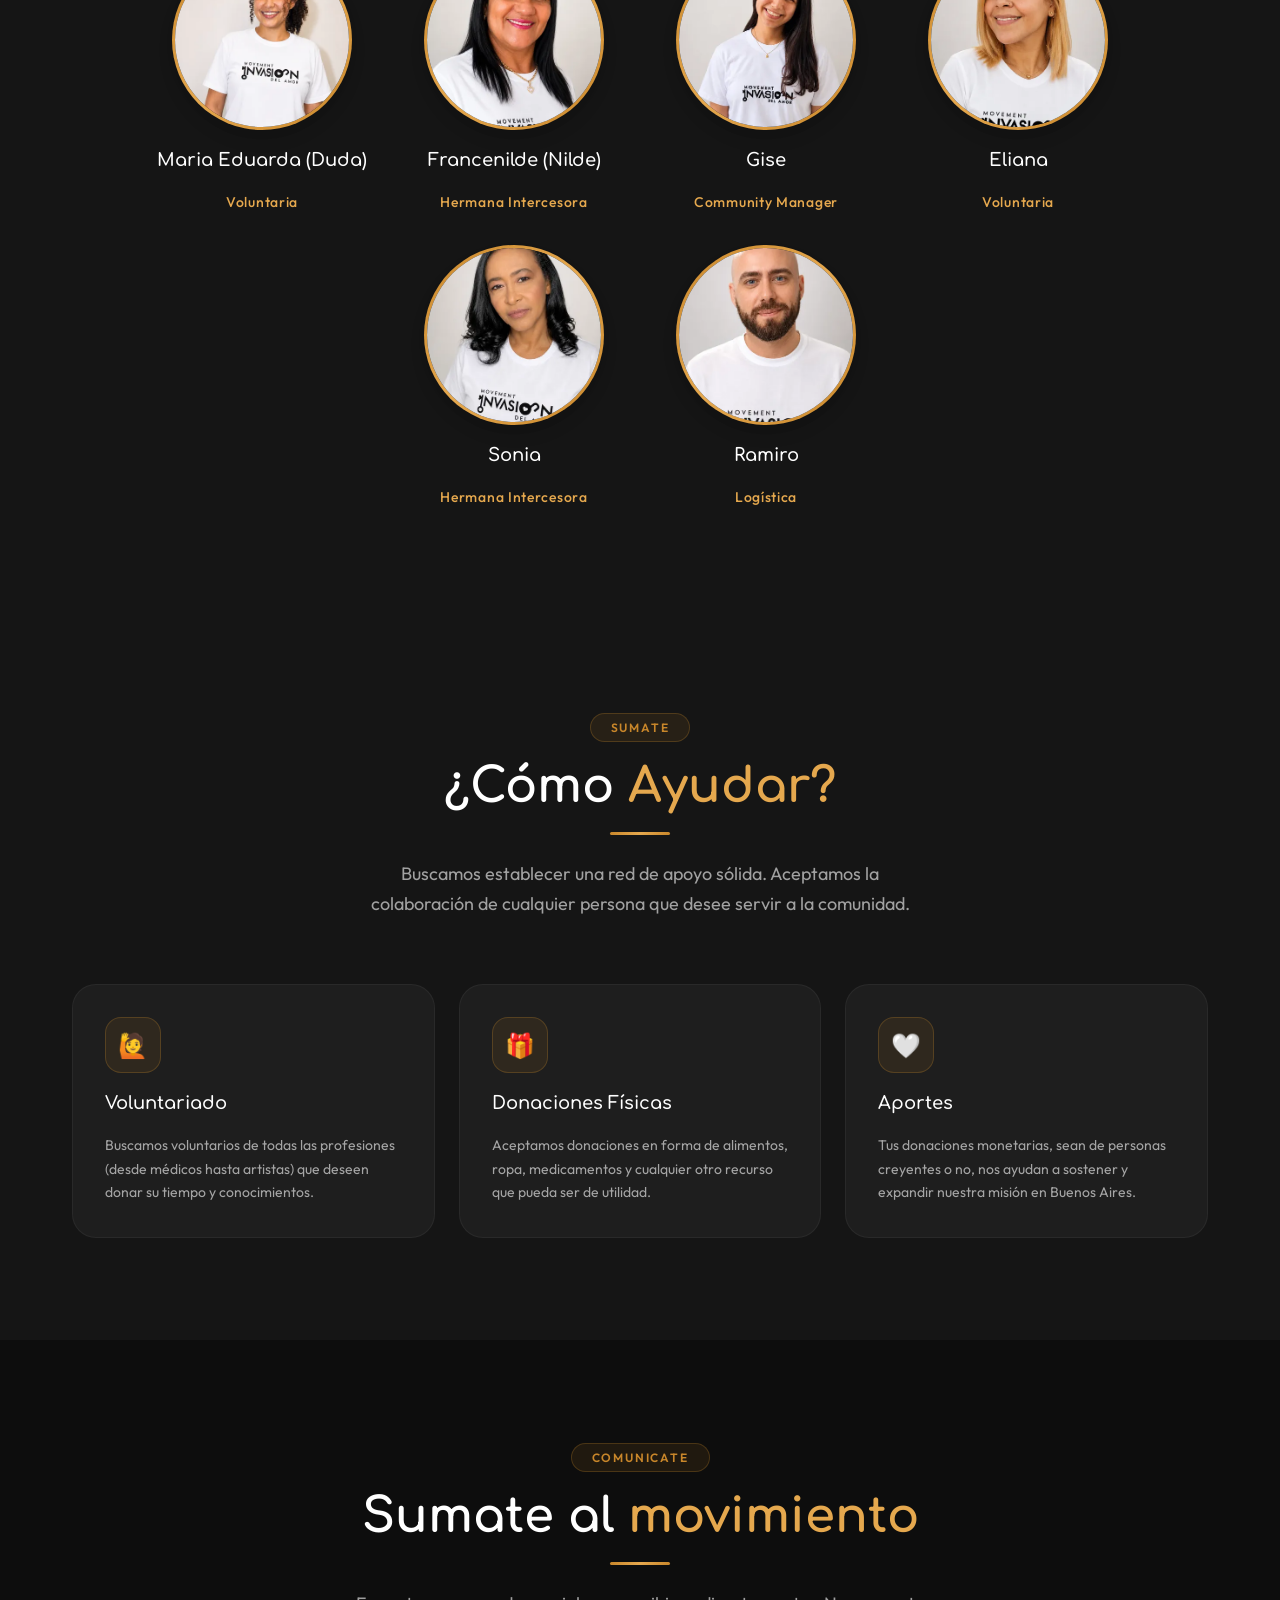
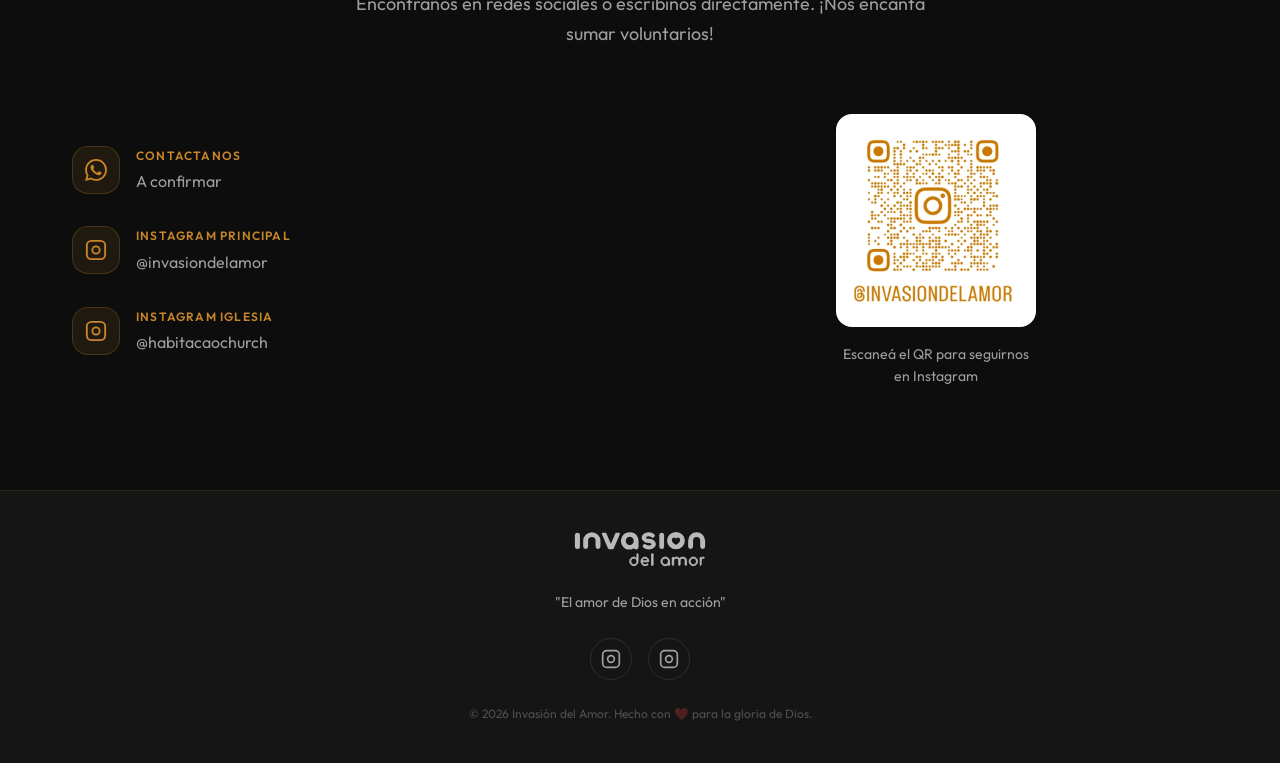
==== commit 51e19045: "fix: nueva foto para Grupos de Oración Co-Authored-By: Claude Opus 5.5 <noreply@anthropic.com>" ====
--- a/src/index.html
+++ b/src/index.html
@@ -175,7 +175,7 @@
           <p class="action-card__text">Programas infantiles y juveniles con enfoque educativo, recreativo, deportivo y artístico. Evangelismo creativo para llevar el mensaje del Evangelio de forma cercana.</p>
         </div>
         <div class="action-card reveal delay-3">
-          <img class="action-card__photo" src="assets/img/cards/oracion.webp" width="800" height="600" loading="lazy" decoding="async" alt="Mesa de oración instalada en la calle durante el evangelismo en Carlos Gardel"/>
+          <img class="action-card__photo" src="assets/img/cards/oracion.webp" width="800" height="600" loading="lazy" decoding="async" alt="Tres integrantes del equipo sonriendo alrededor de una mesa con mate, torta y materiales"/>
           <h3 class="action-card__title">Grupos de Oración</h3>
           <p class="action-card__text">Espacios de oración colectiva y estudio bíblico para aquellos interesados en profundizar su fe y acercarse a Dios.</p>
         </div>
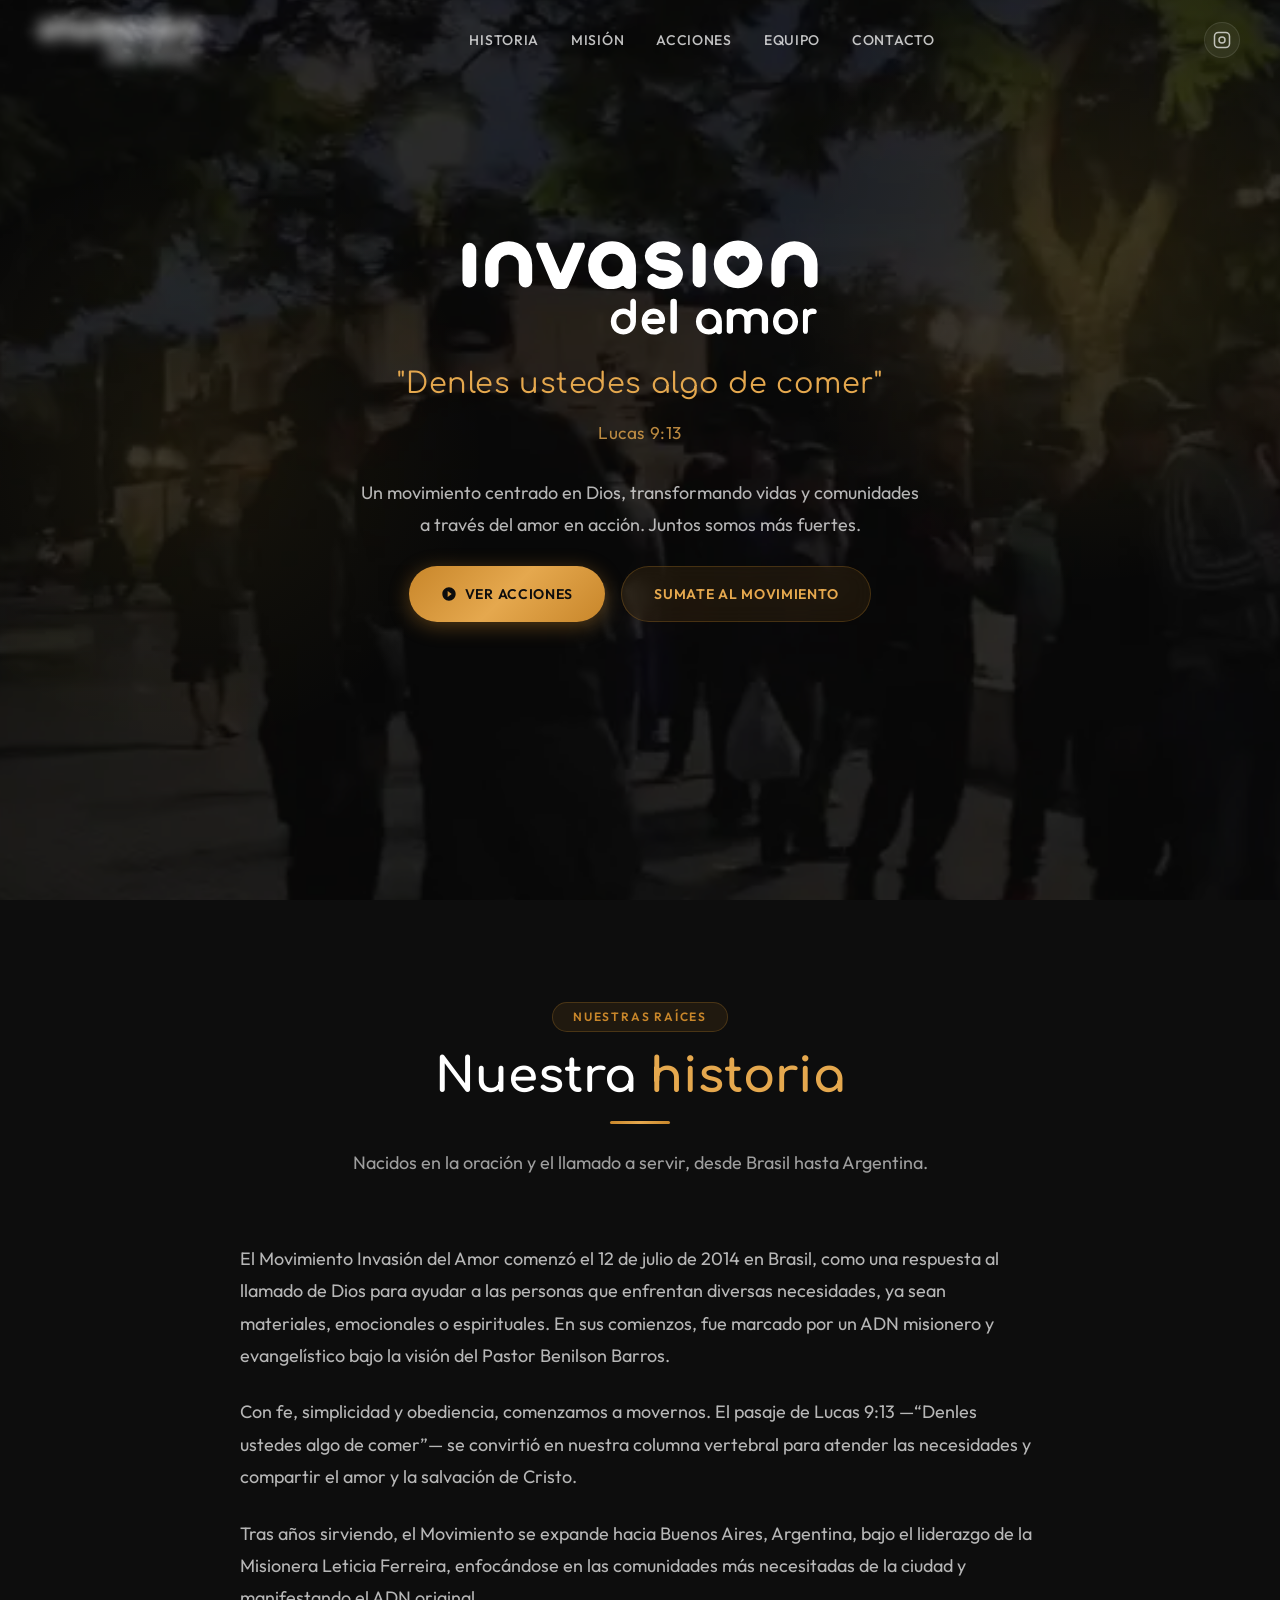
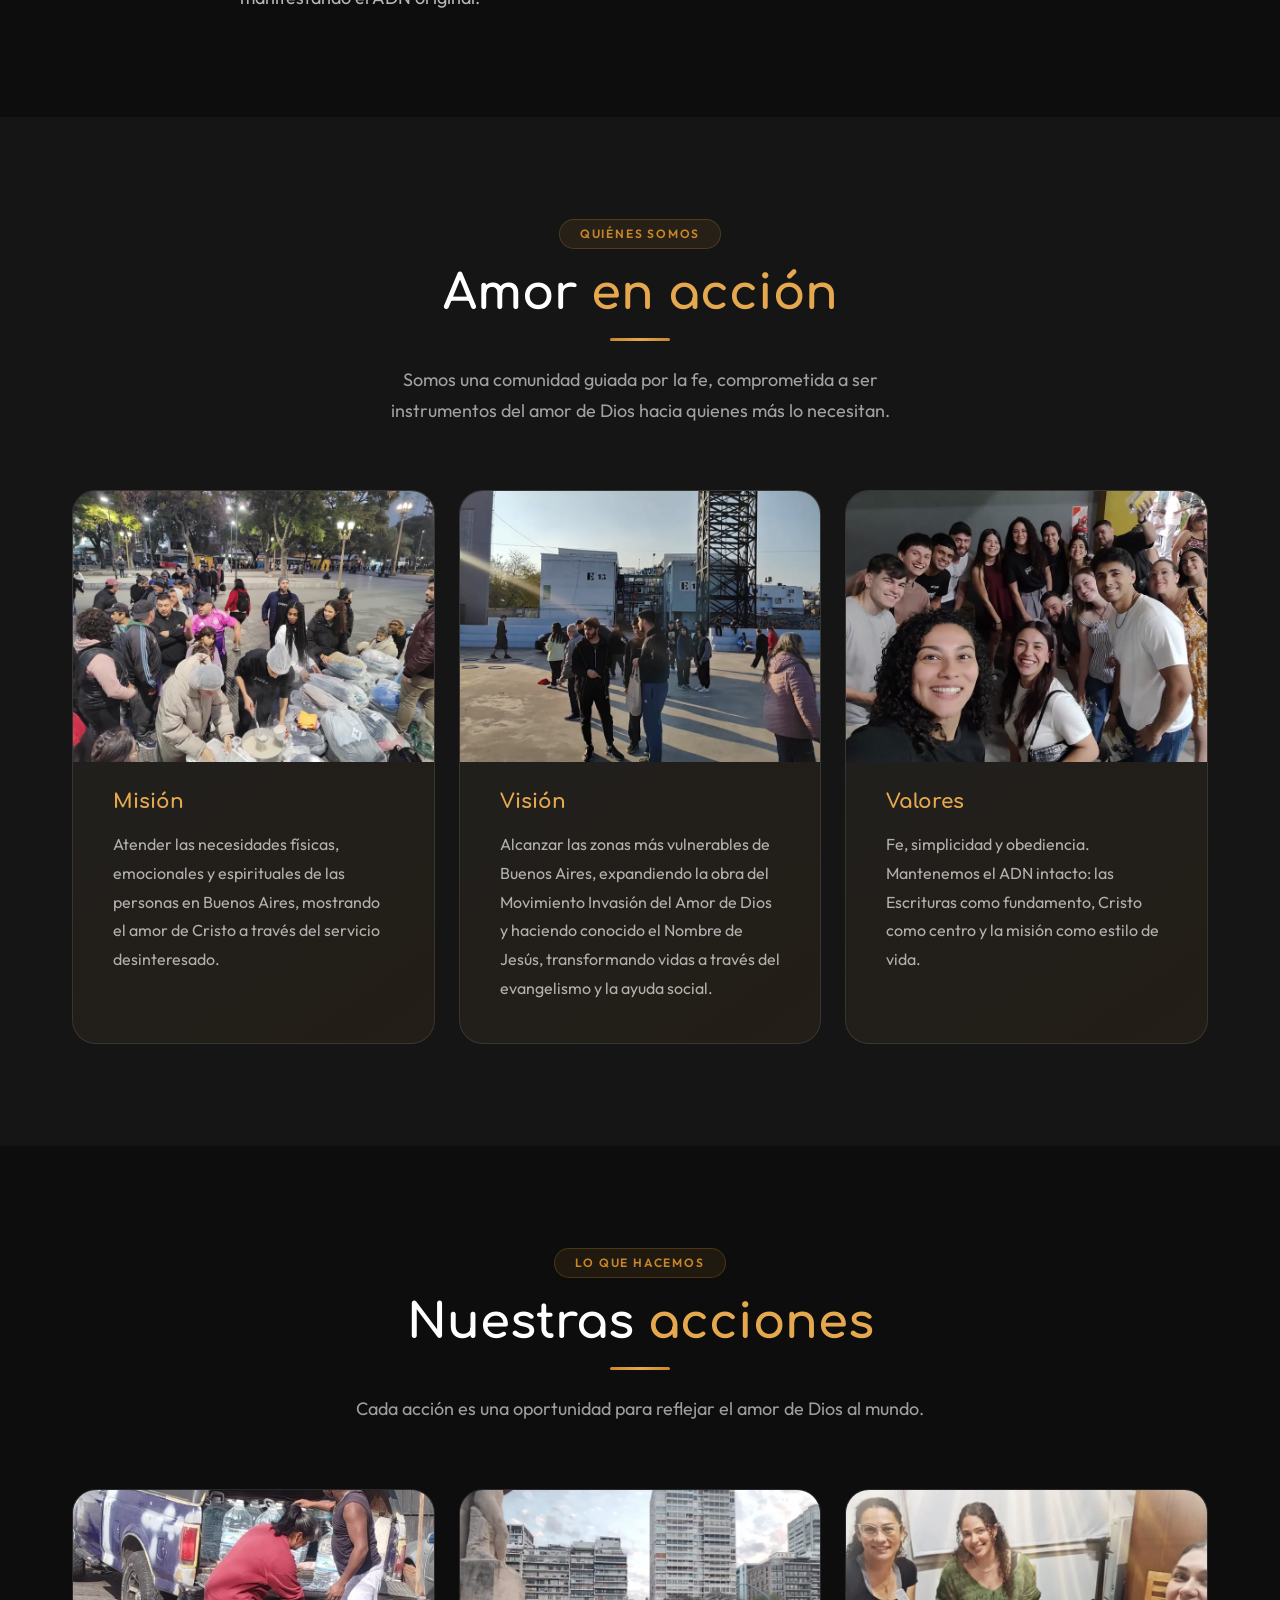
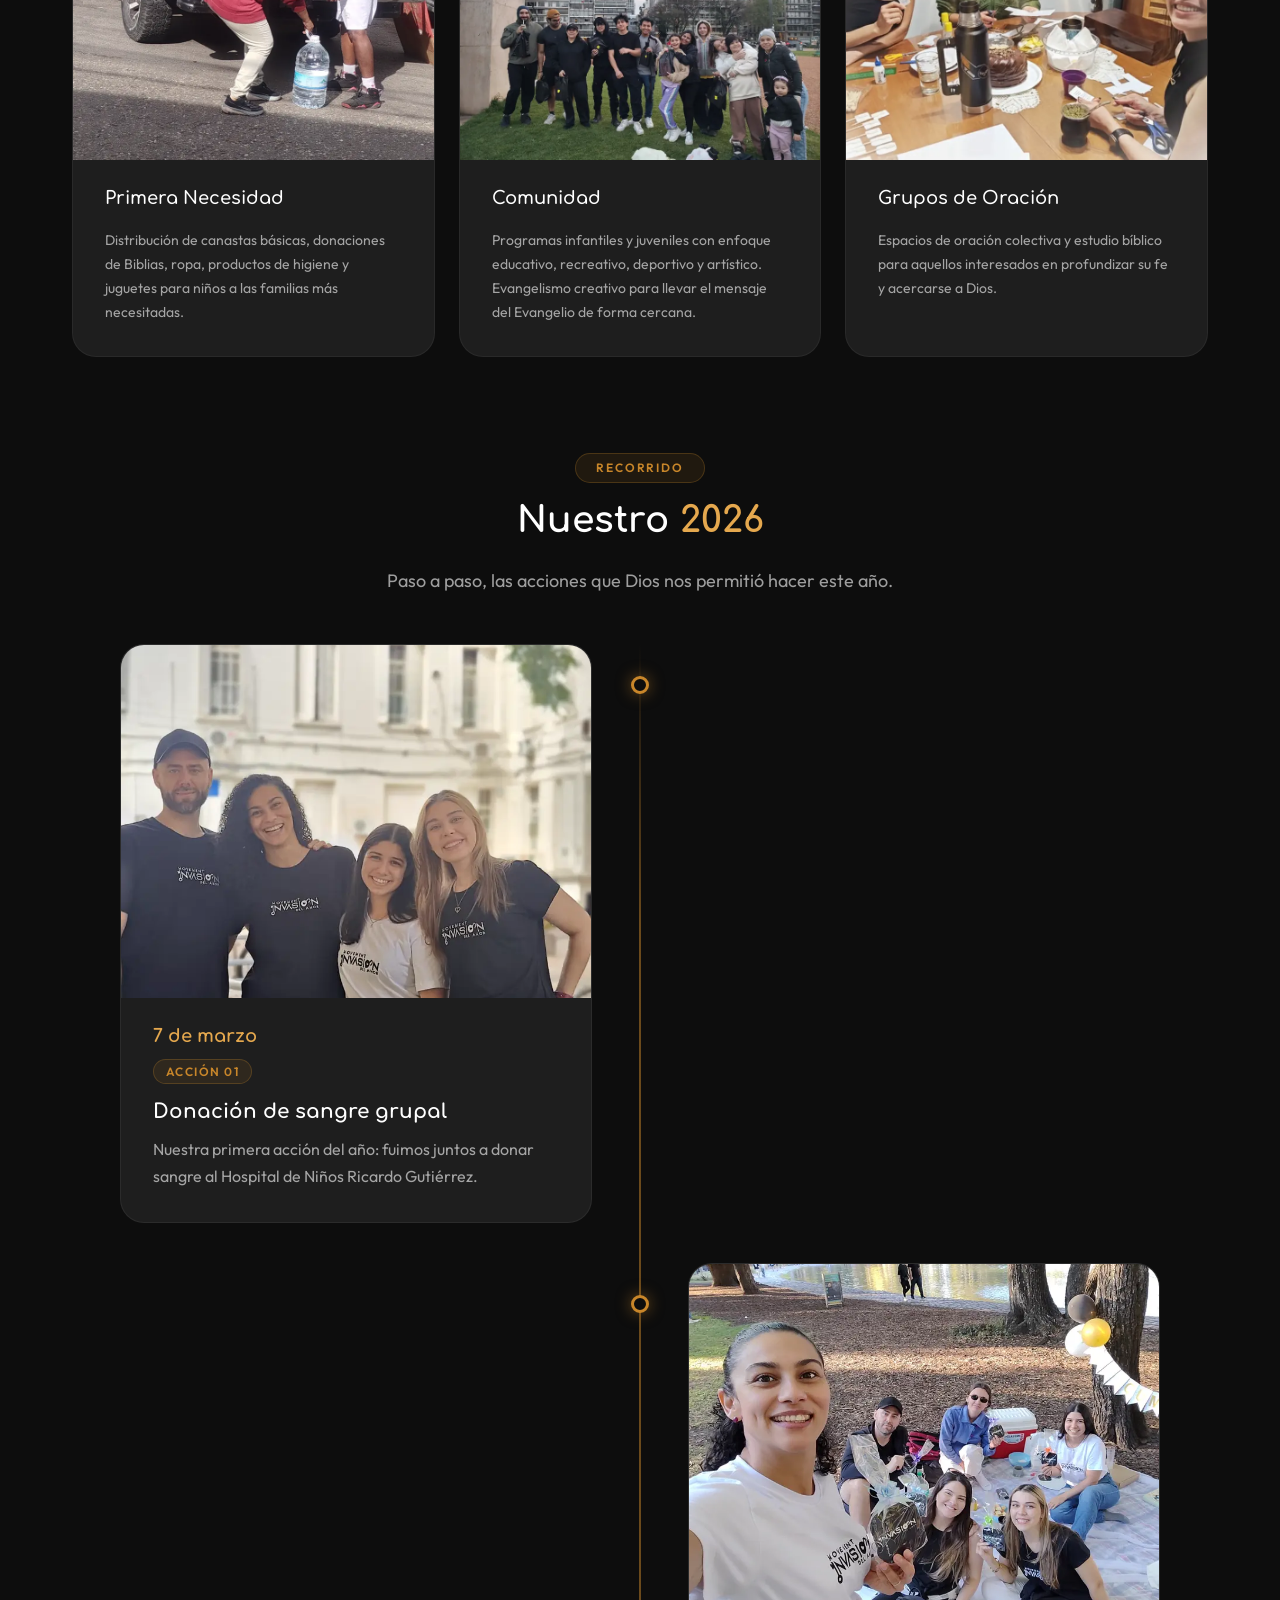
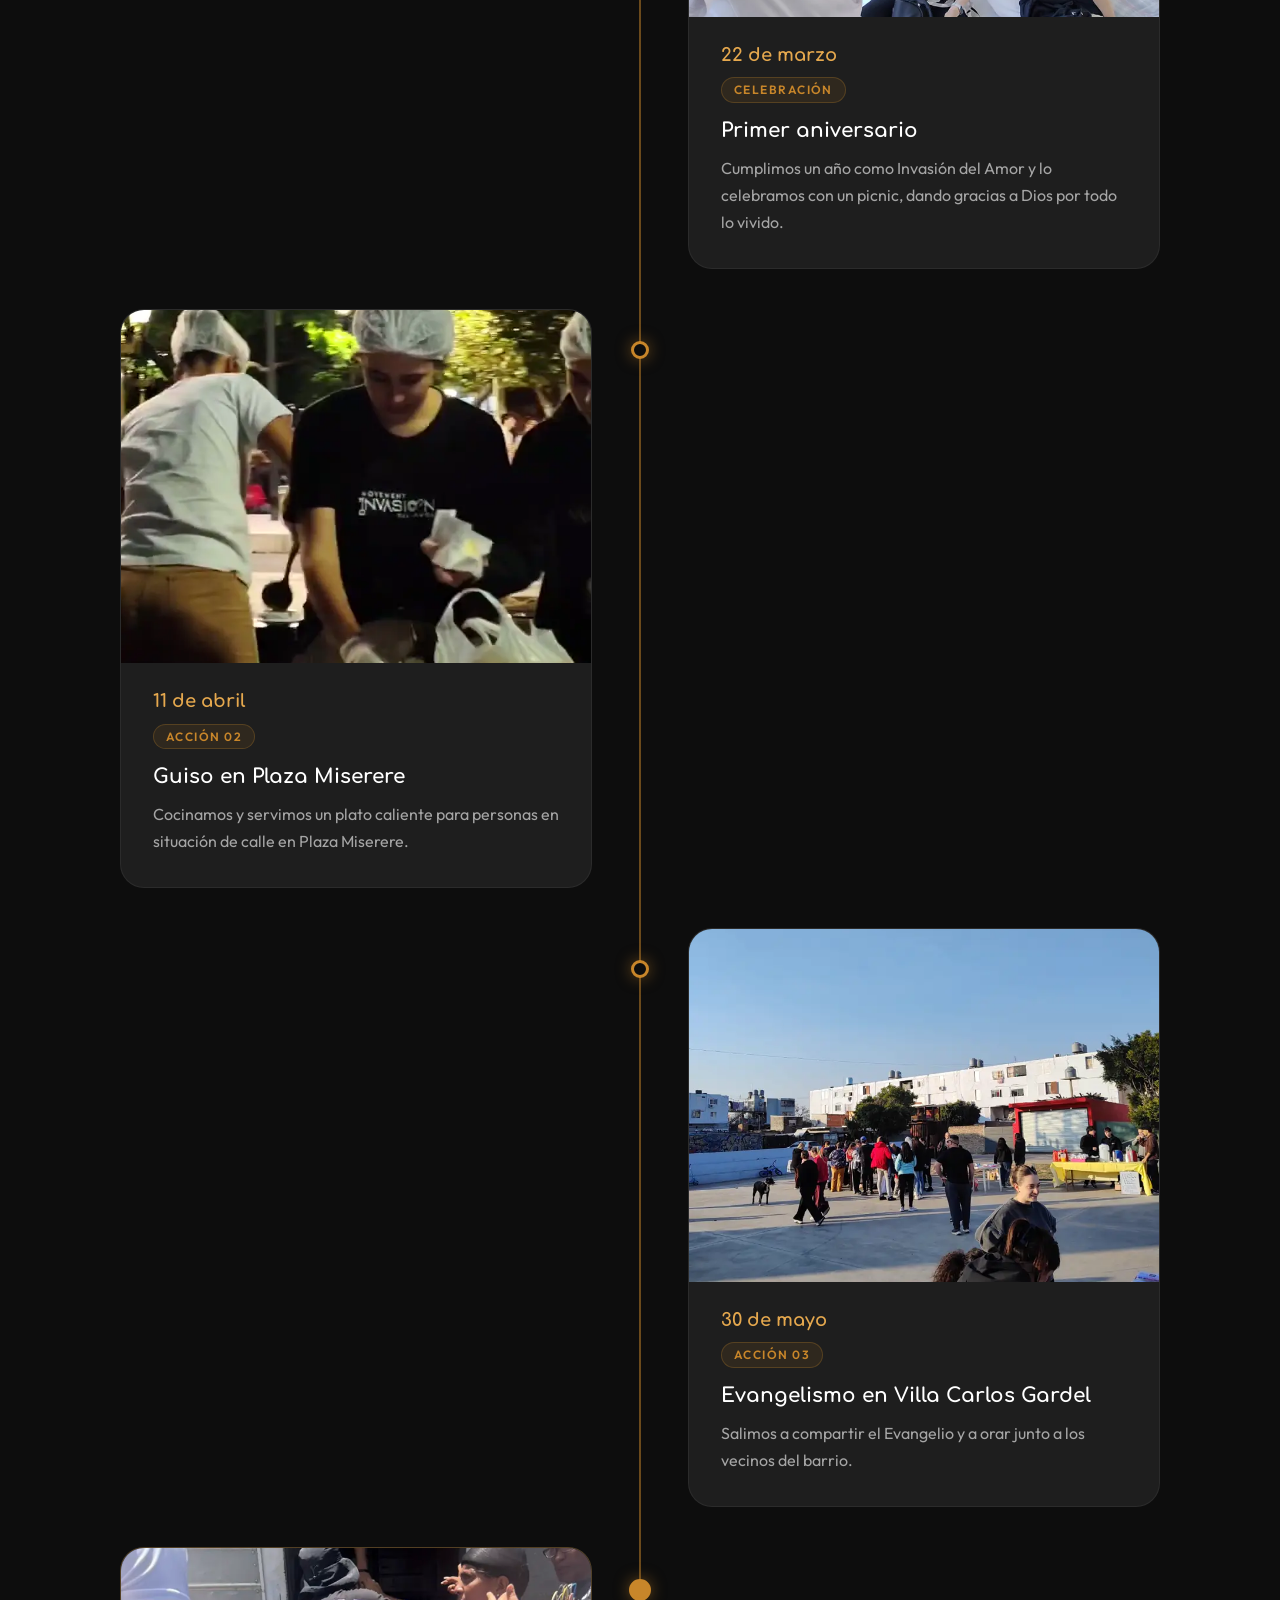
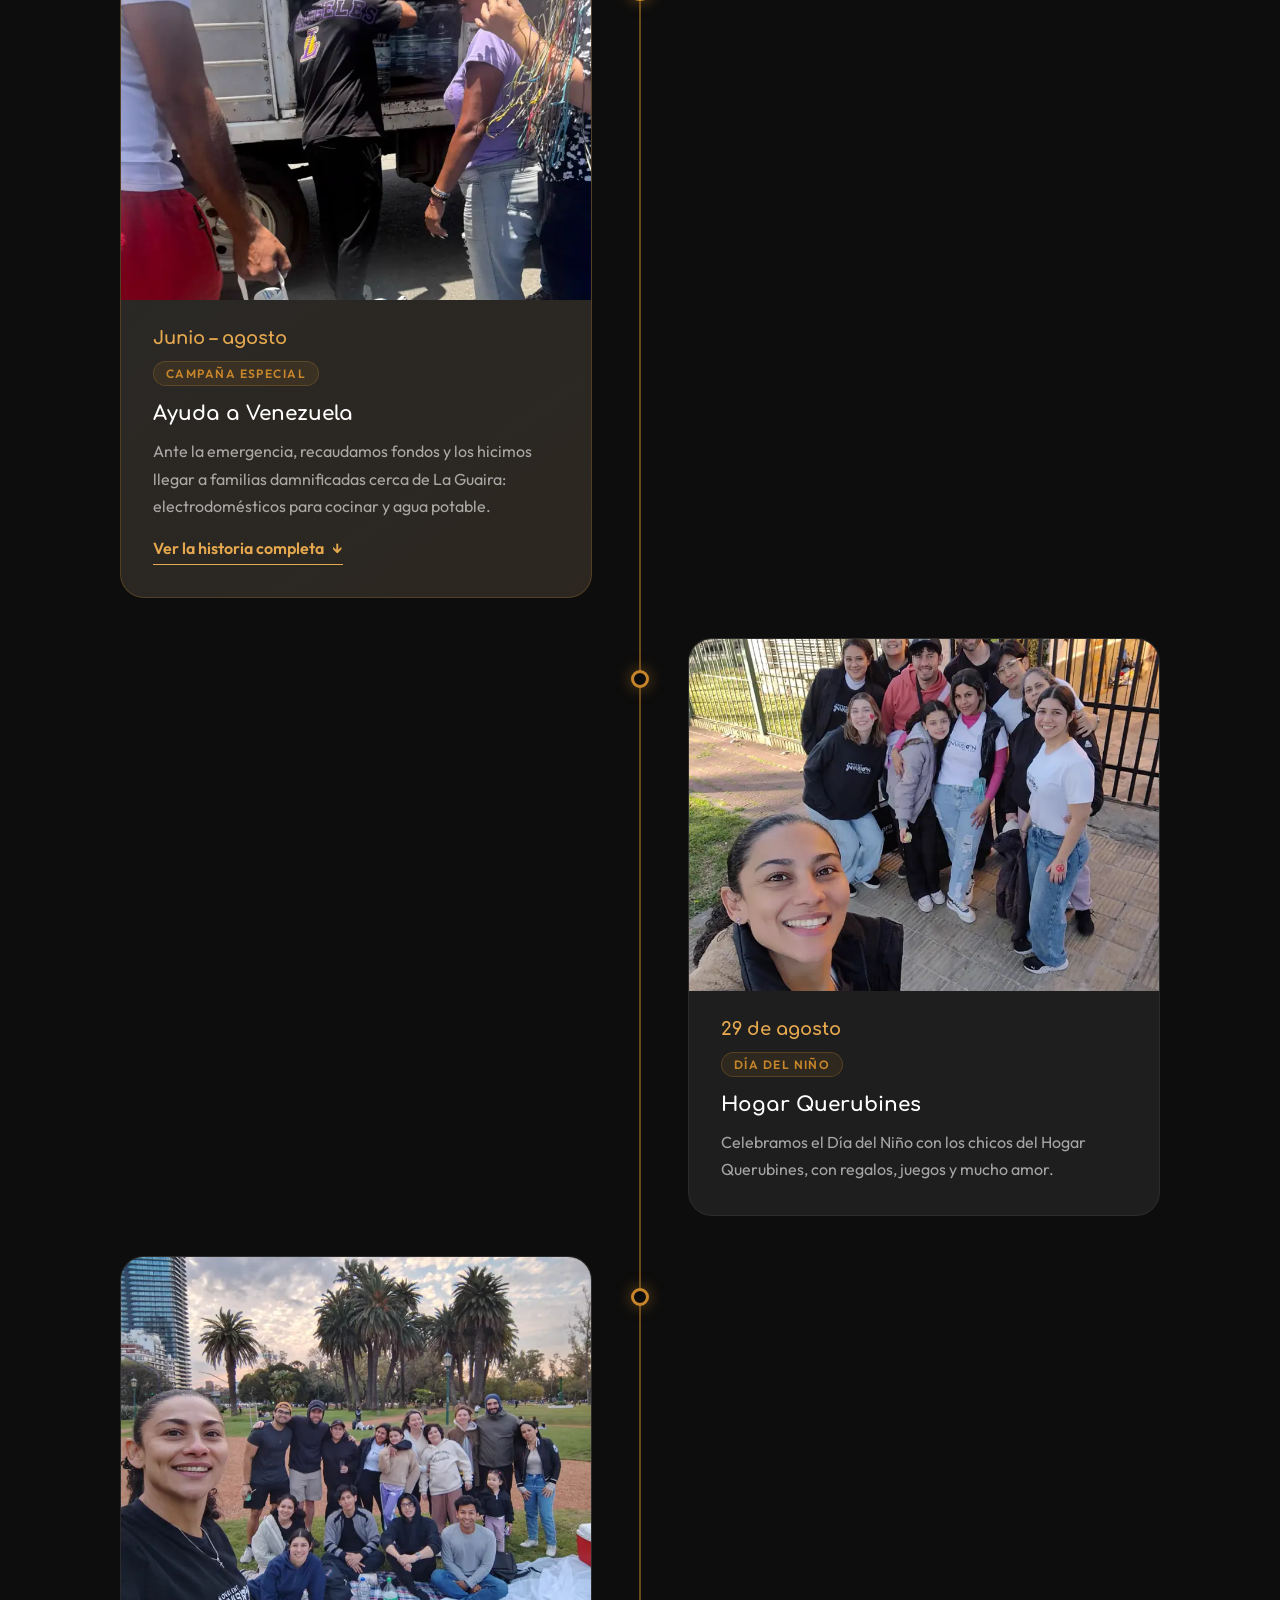
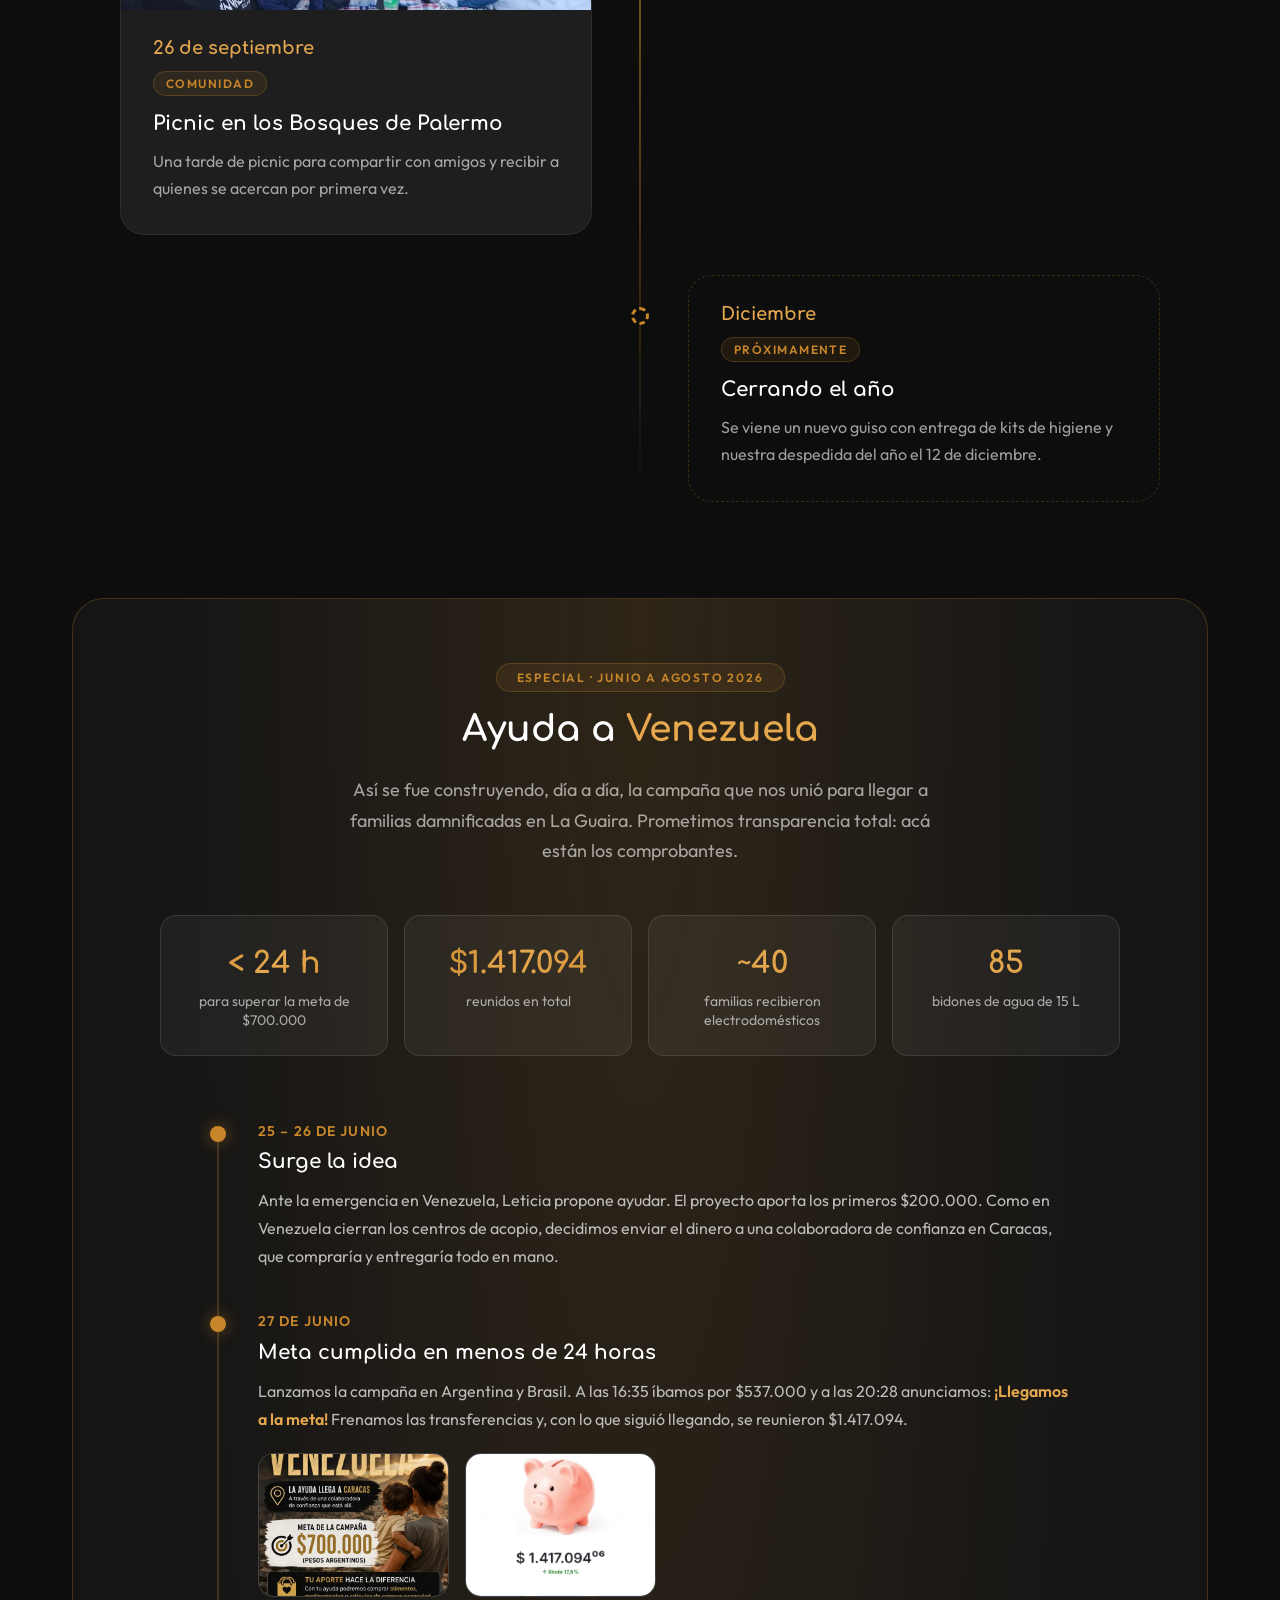
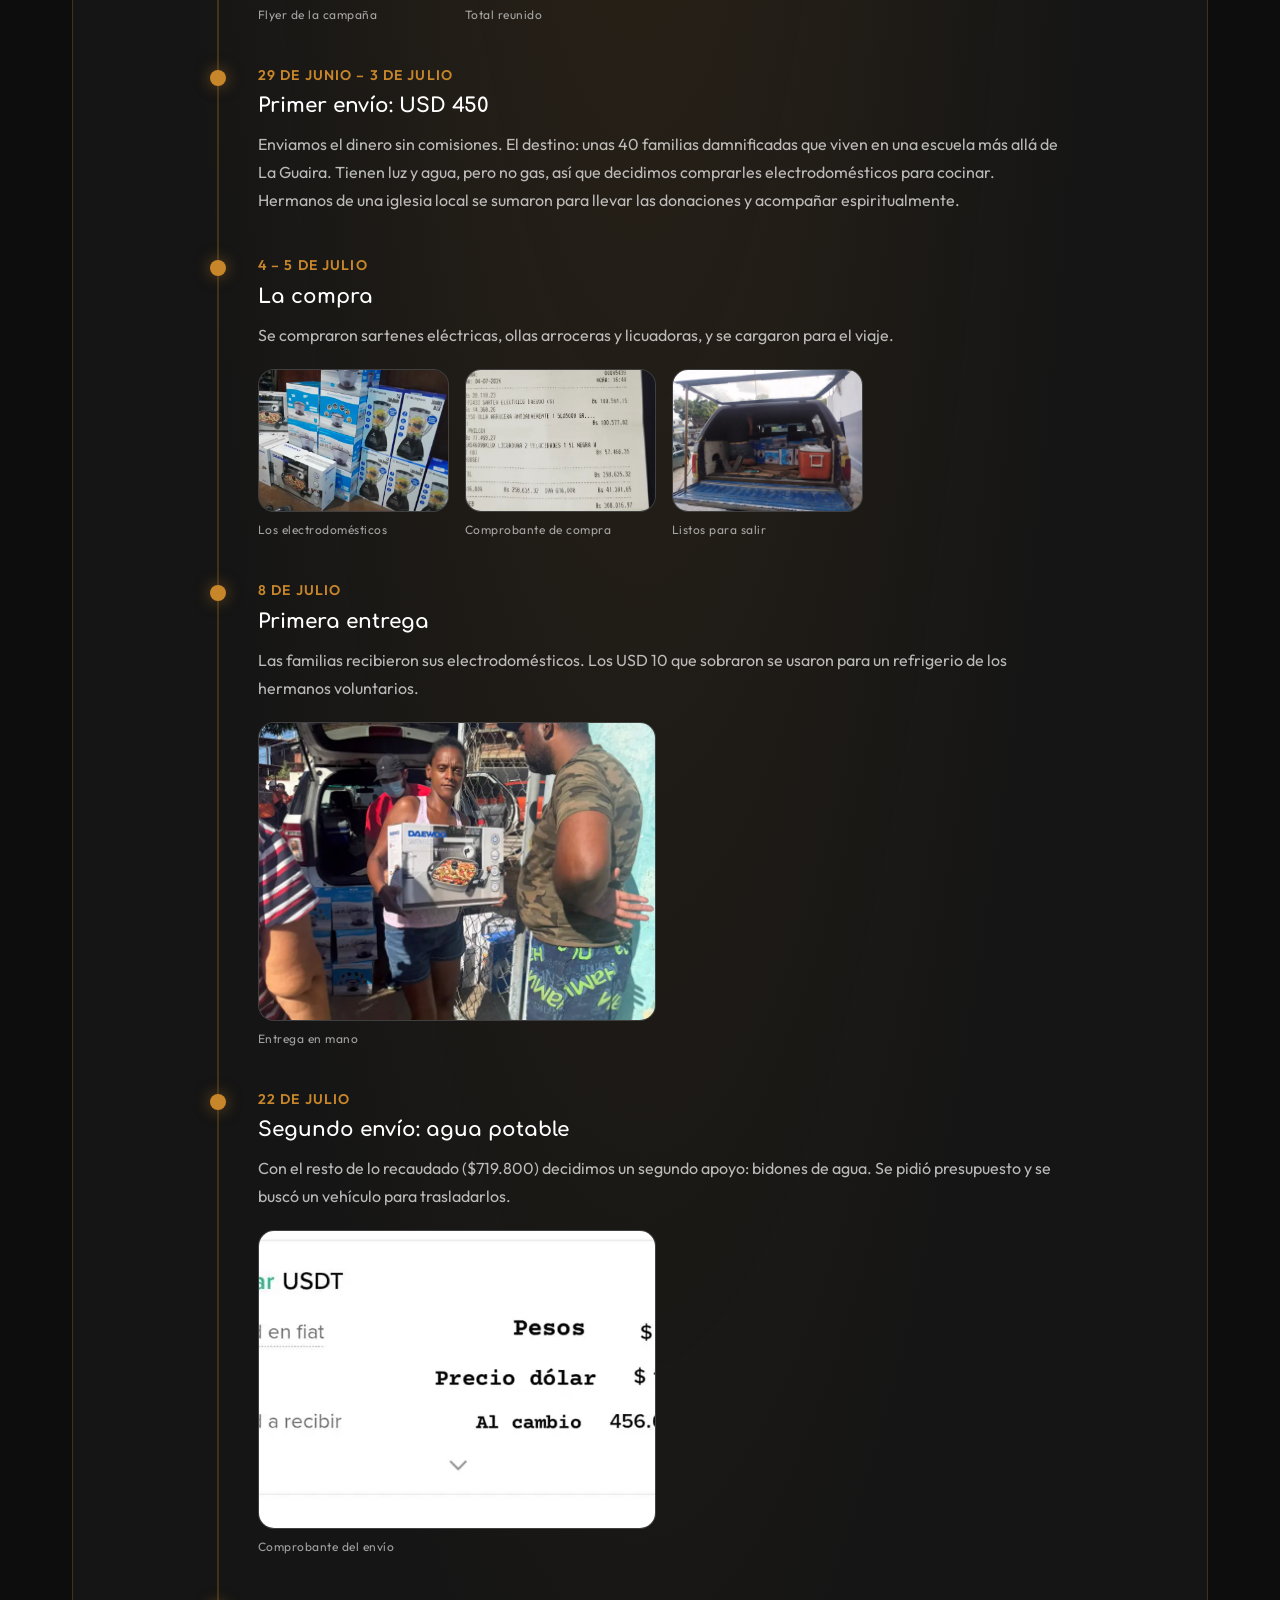
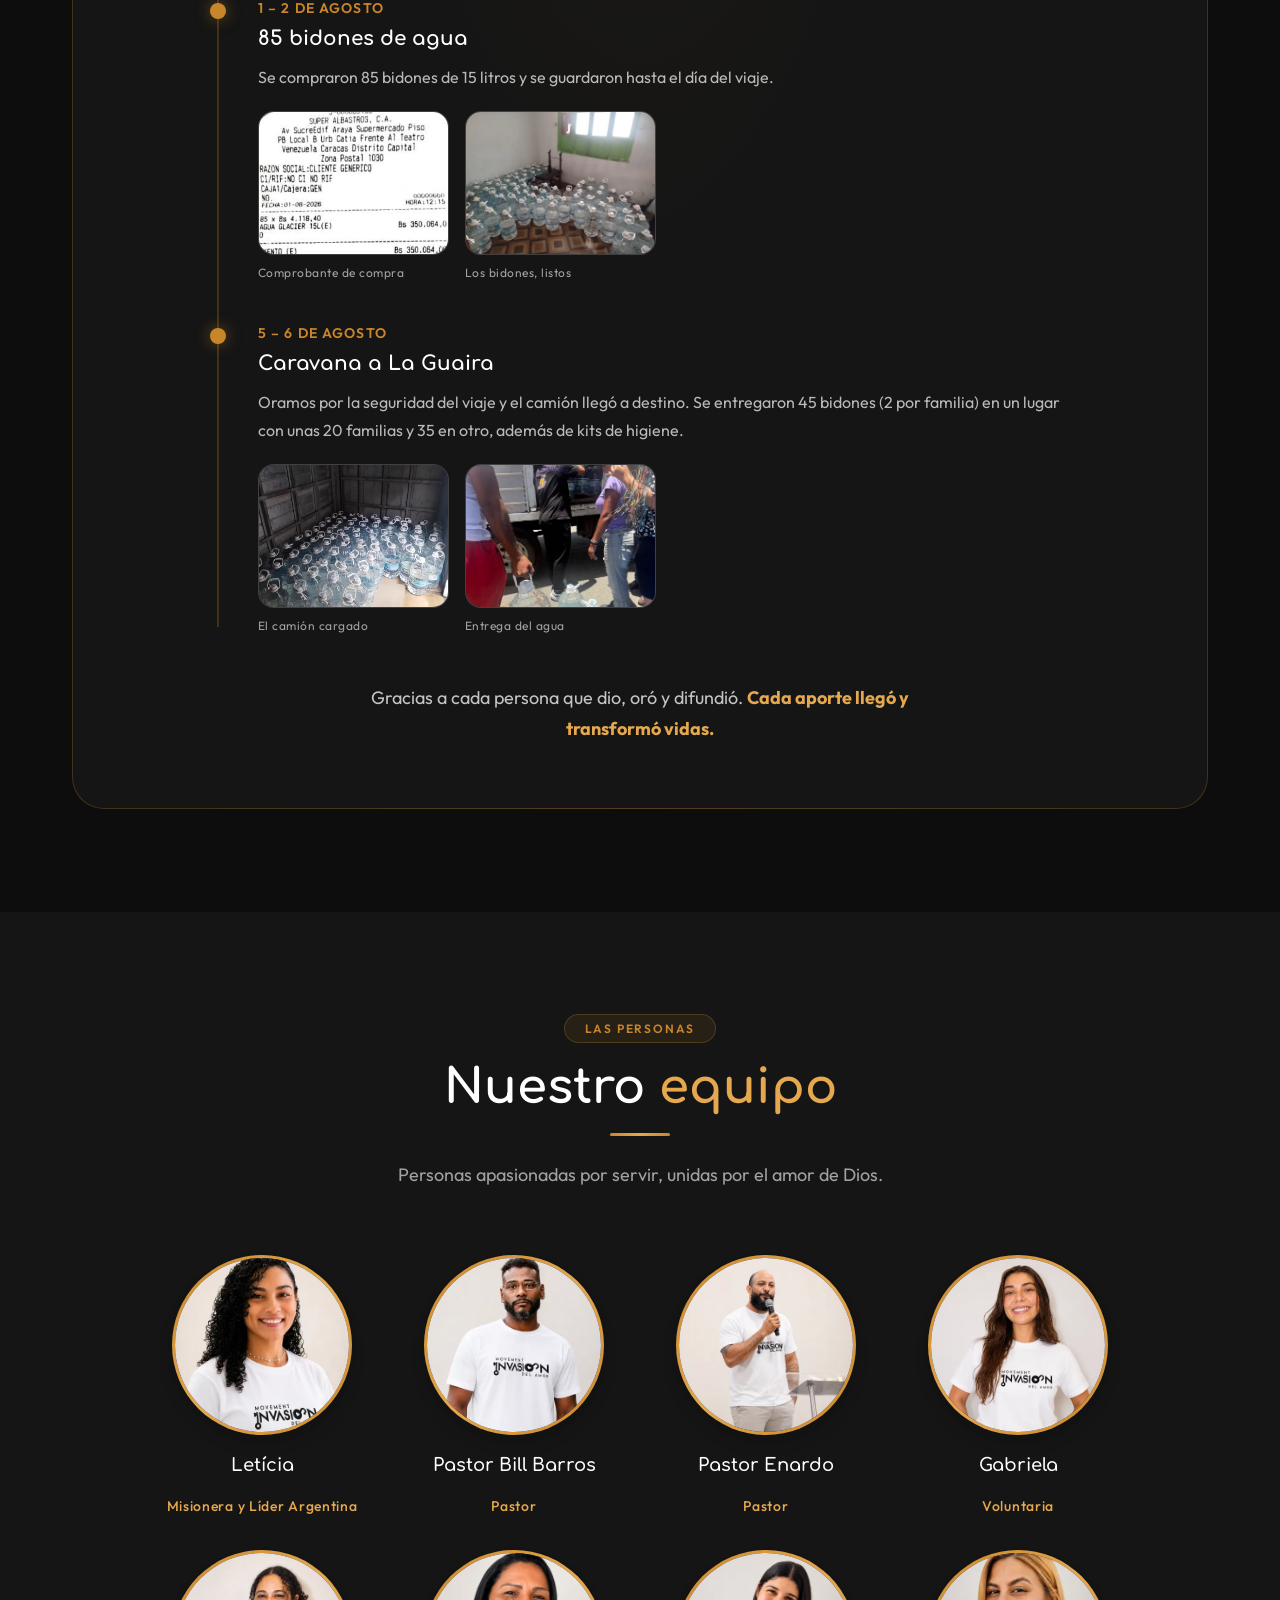
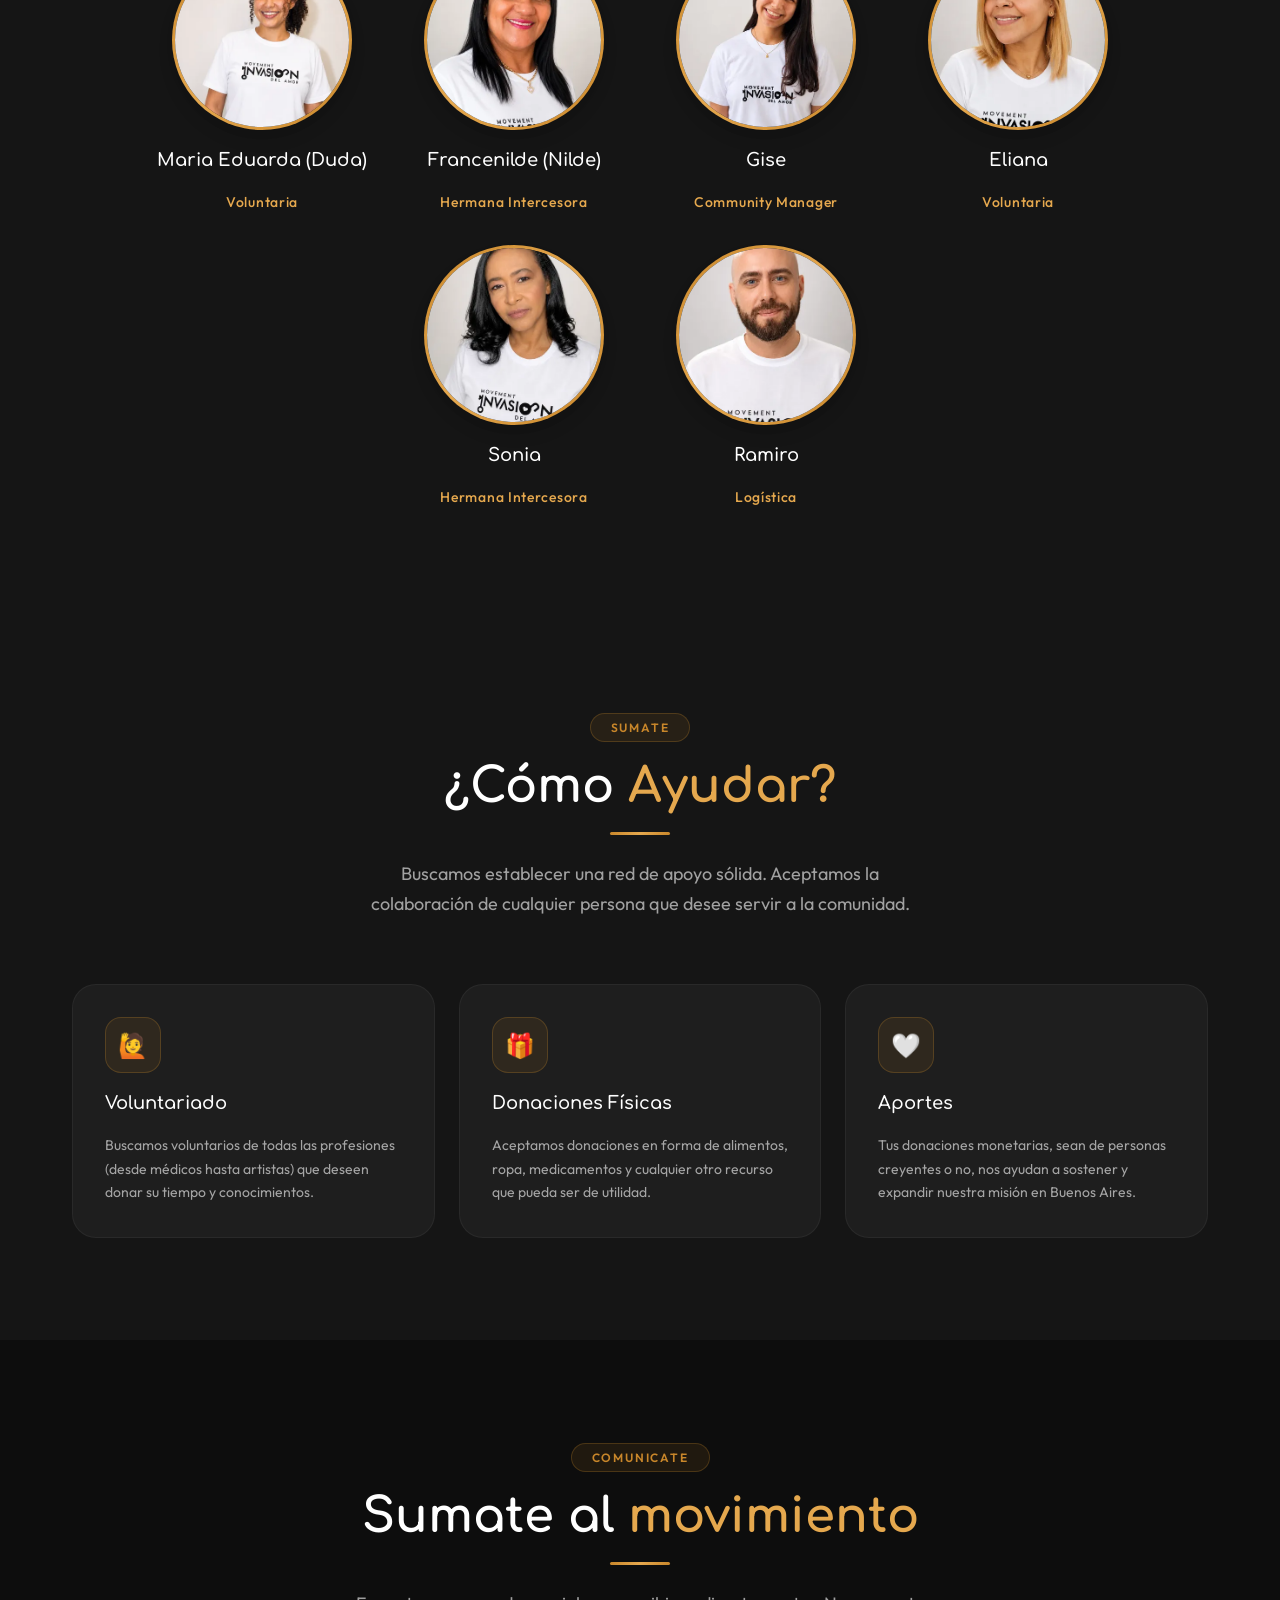
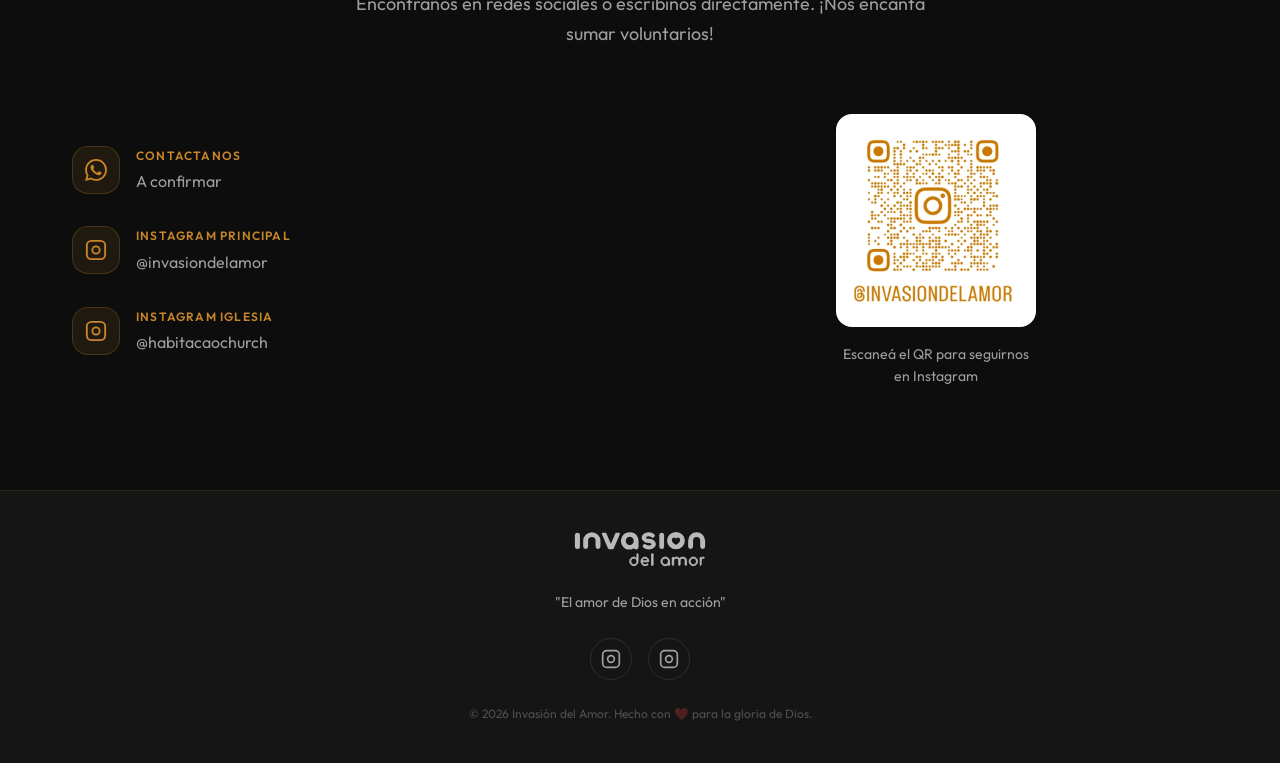
==== commit d326e111: "fix: foto de bidones de agua (Venezuela) para Primera Necesidad Co-Authored-By: Claude Opus 5.5 <nor" ====
--- a/src/index.html
+++ b/src/index.html
@@ -165,7 +165,7 @@
 
       <div class="actions__grid">
         <div class="action-card reveal delay-1">
-          <img class="action-card__photo" src="assets/img/cards/primera-necesidad.webp" width="800" height="600" loading="lazy" decoding="async" alt="Cajas de cestas navideñas apiladas junto a un árbol de Navidad"/>
+          <img class="action-card__photo" src="assets/img/cards/primera-necesidad.webp" width="800" height="600" loading="lazy" decoding="async" alt="Voluntarios cargando bidones de agua potable en una camioneta para familias damnificadas en Venezuela"/>
           <h3 class="action-card__title">Primera Necesidad</h3>
           <p class="action-card__text">Distribución de canastas básicas, donaciones de Biblias, ropa, productos de higiene y juguetes para niños a las familias más necesitadas.</p>
         </div>
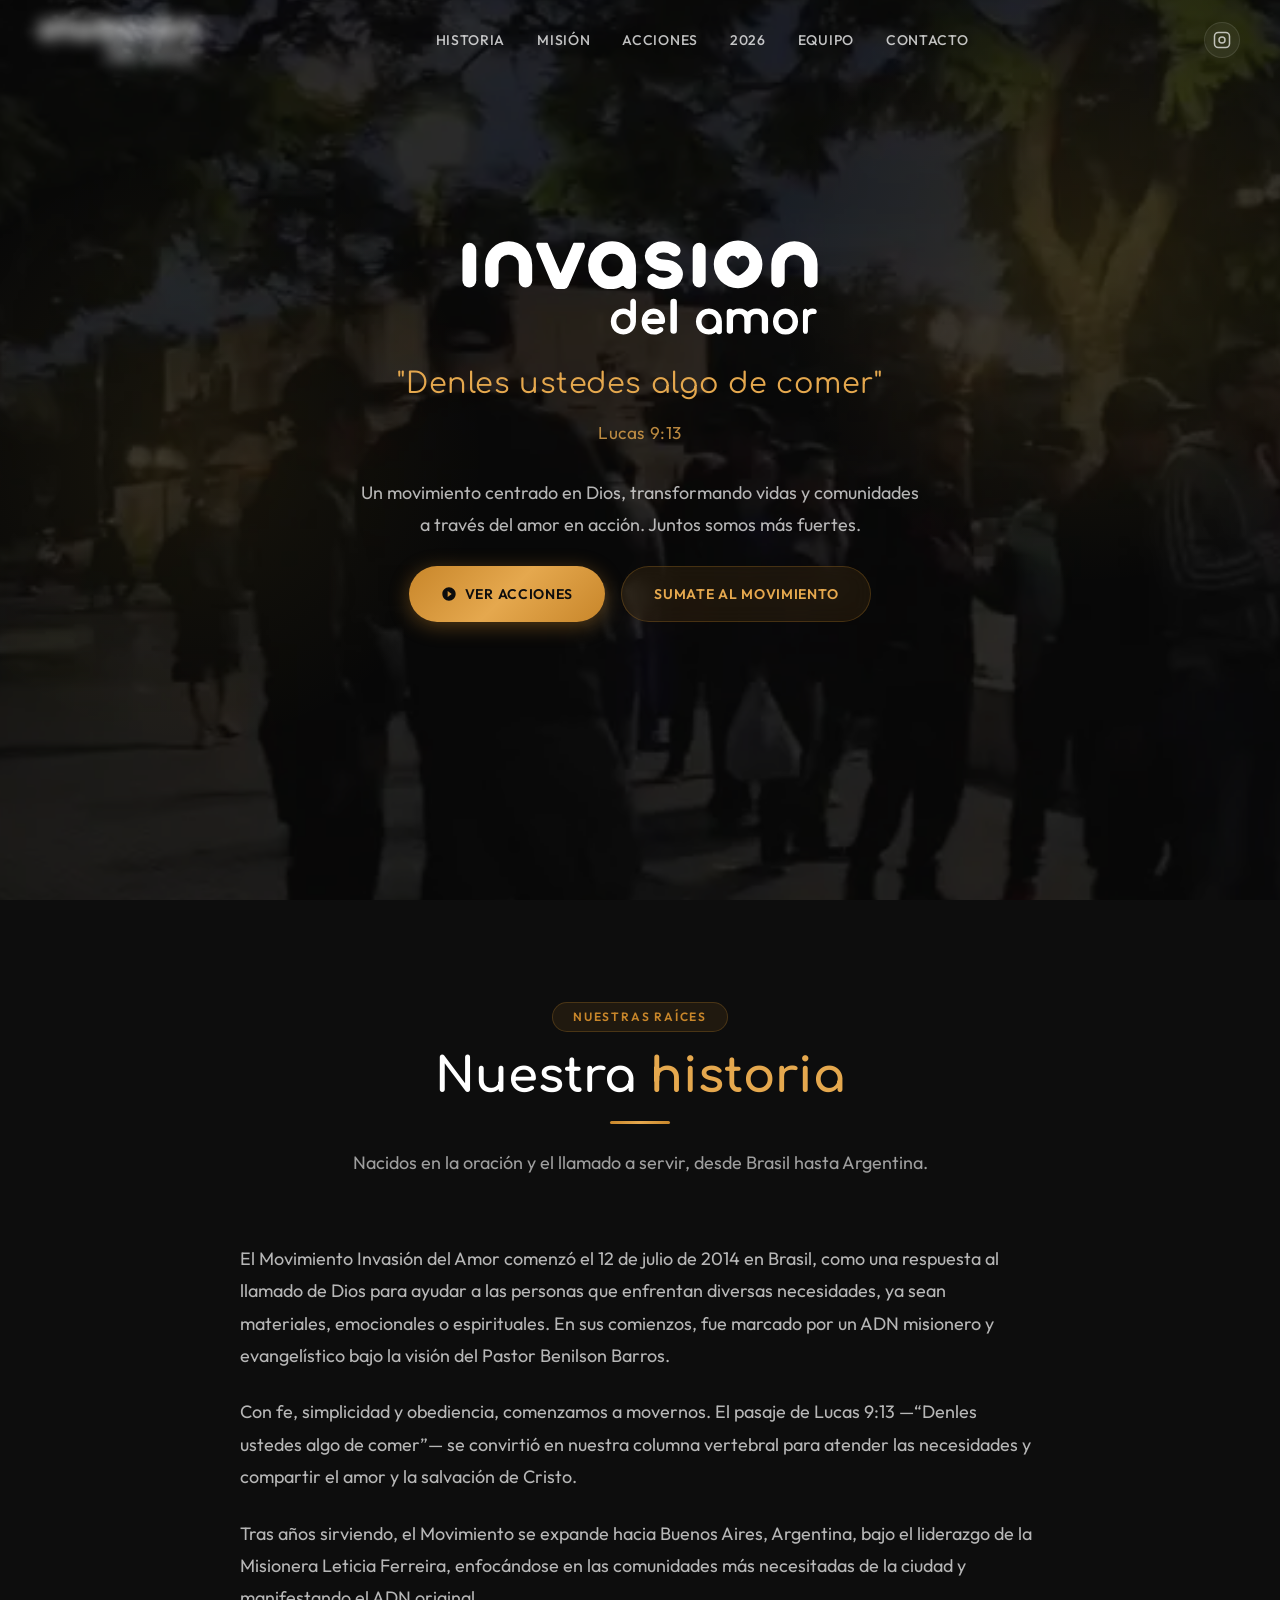
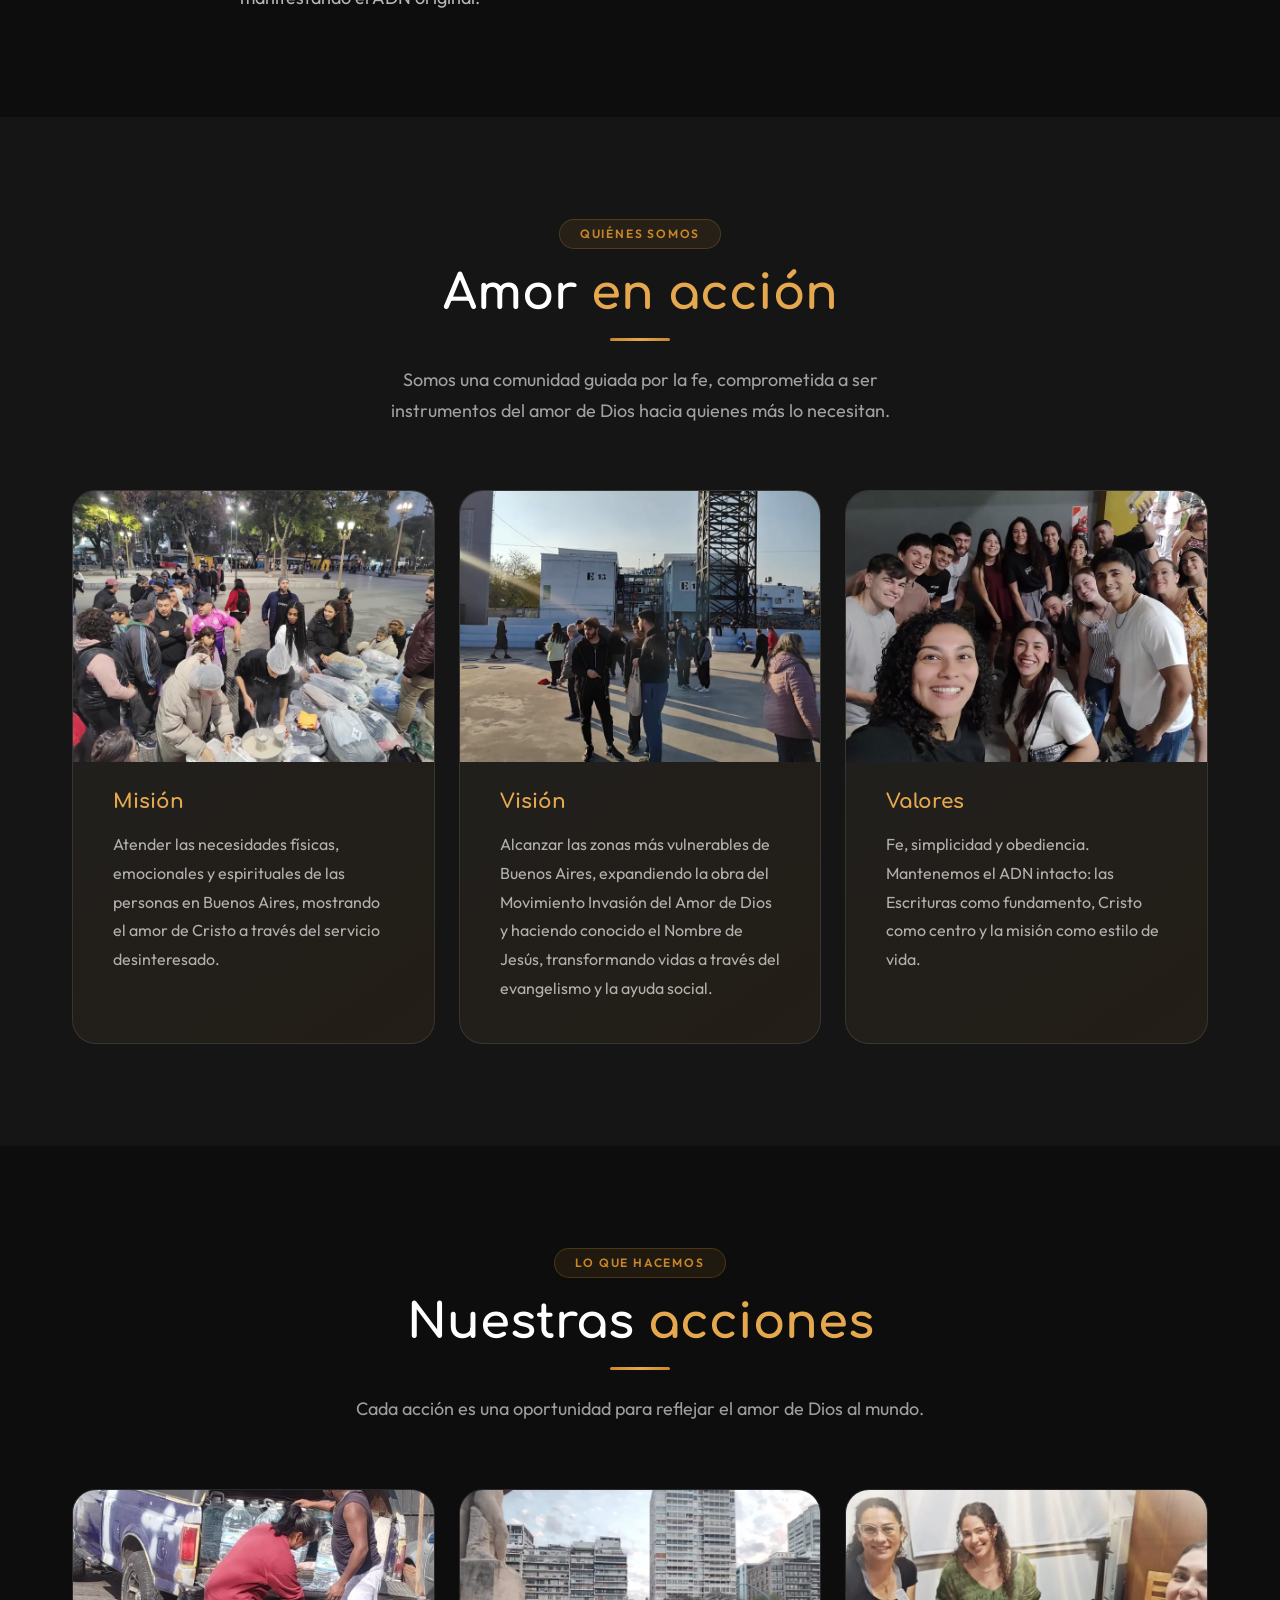
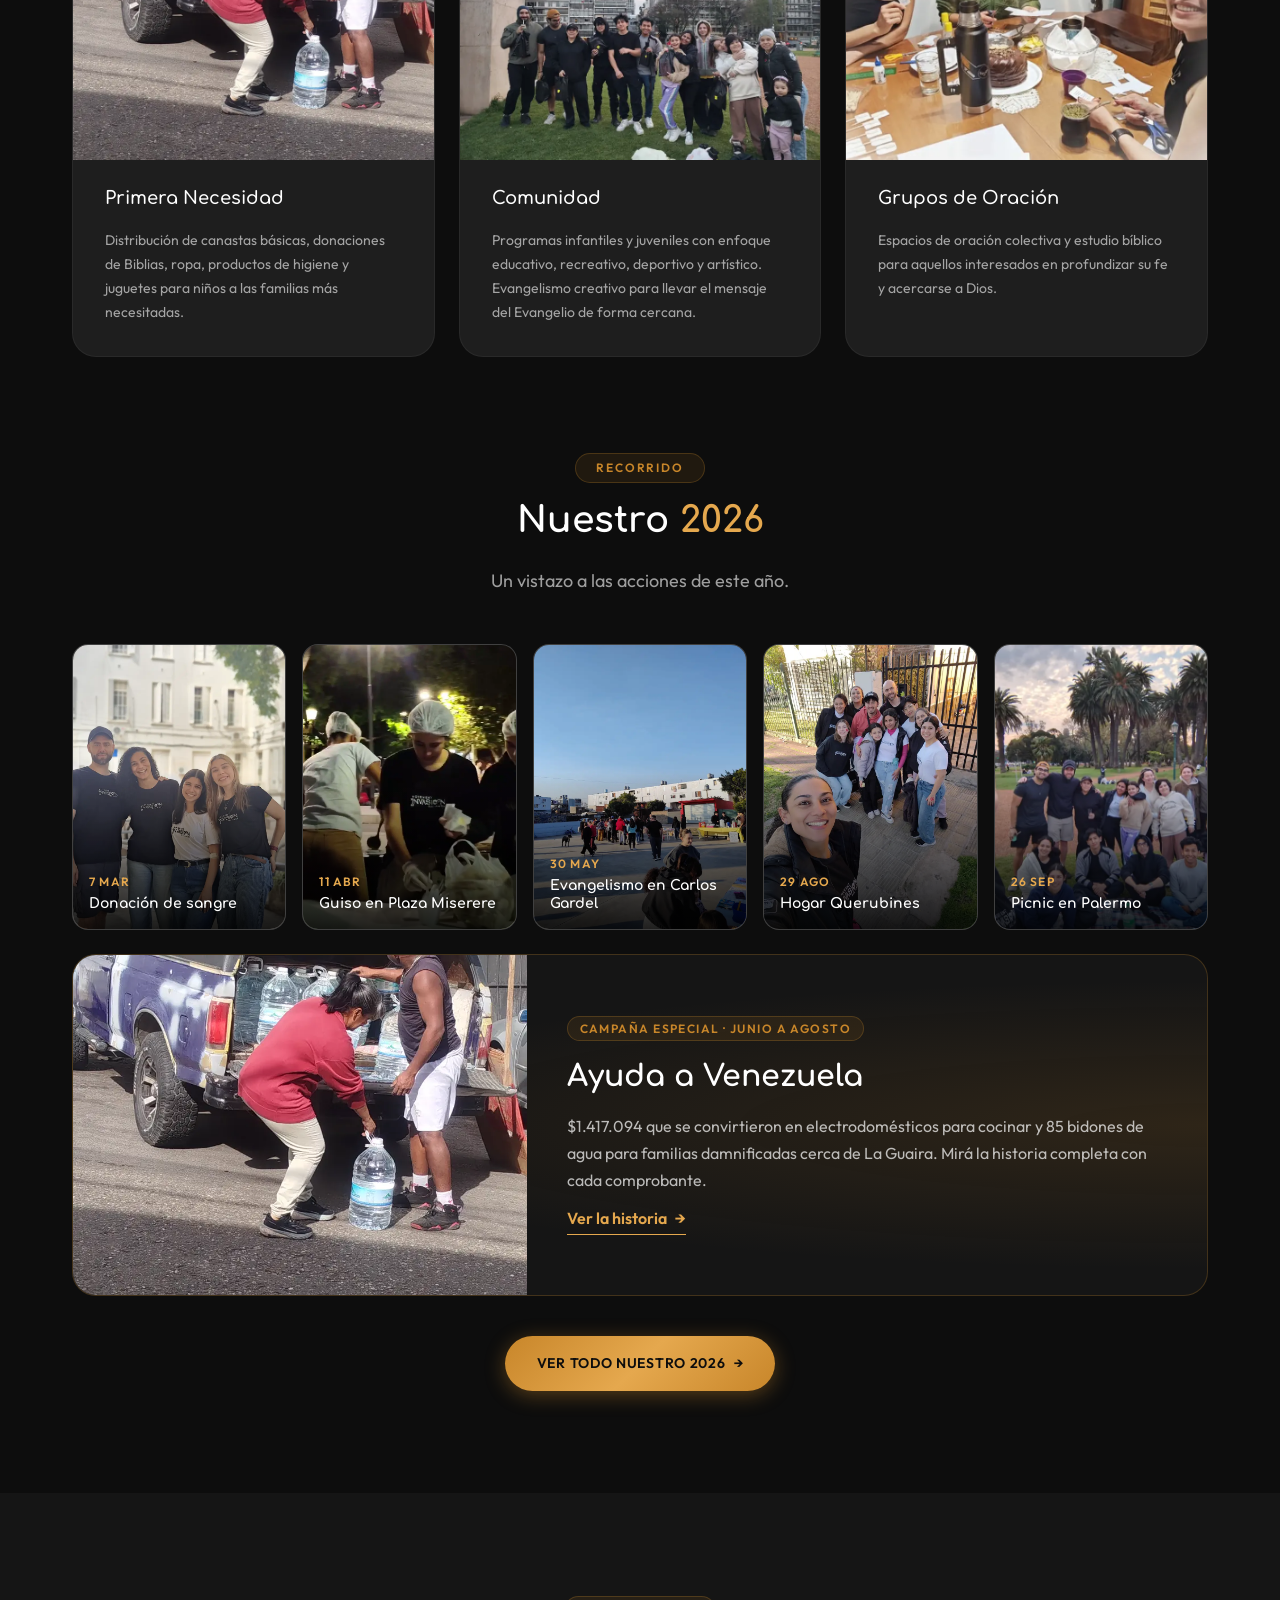
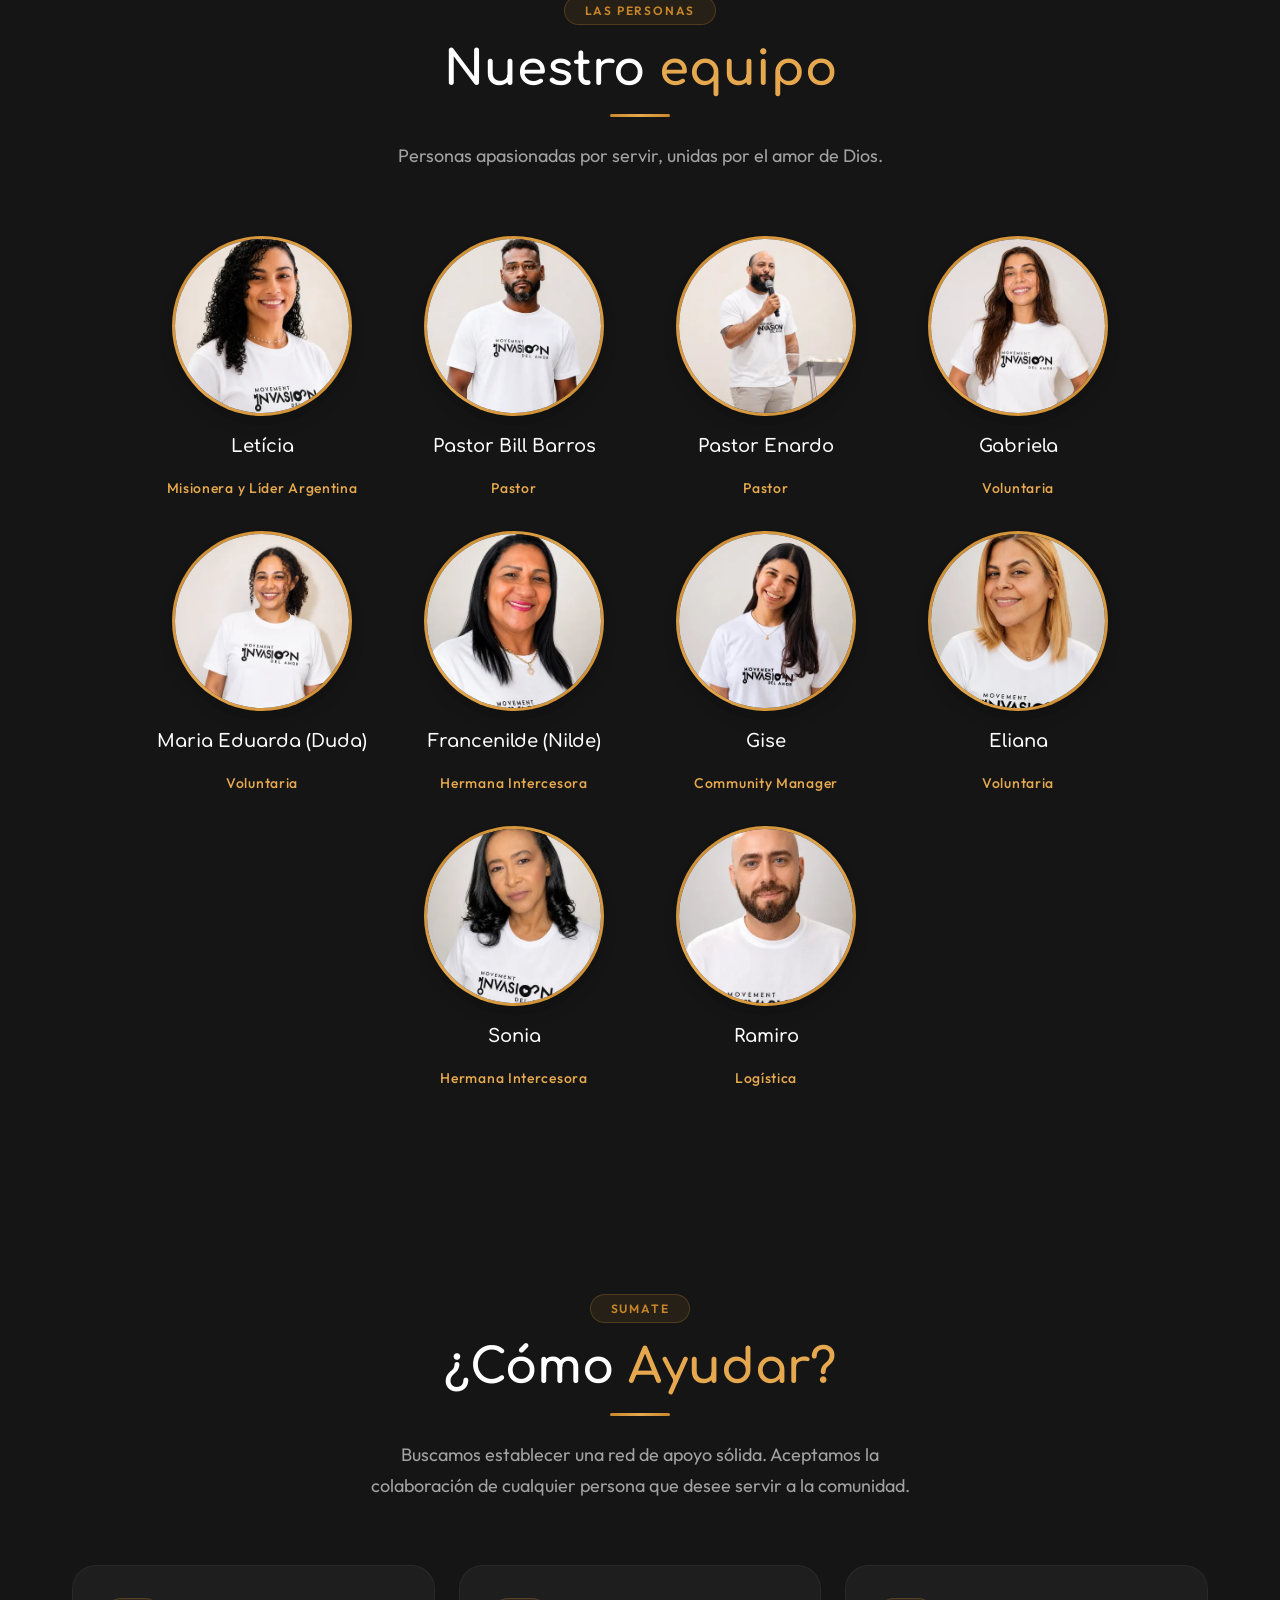
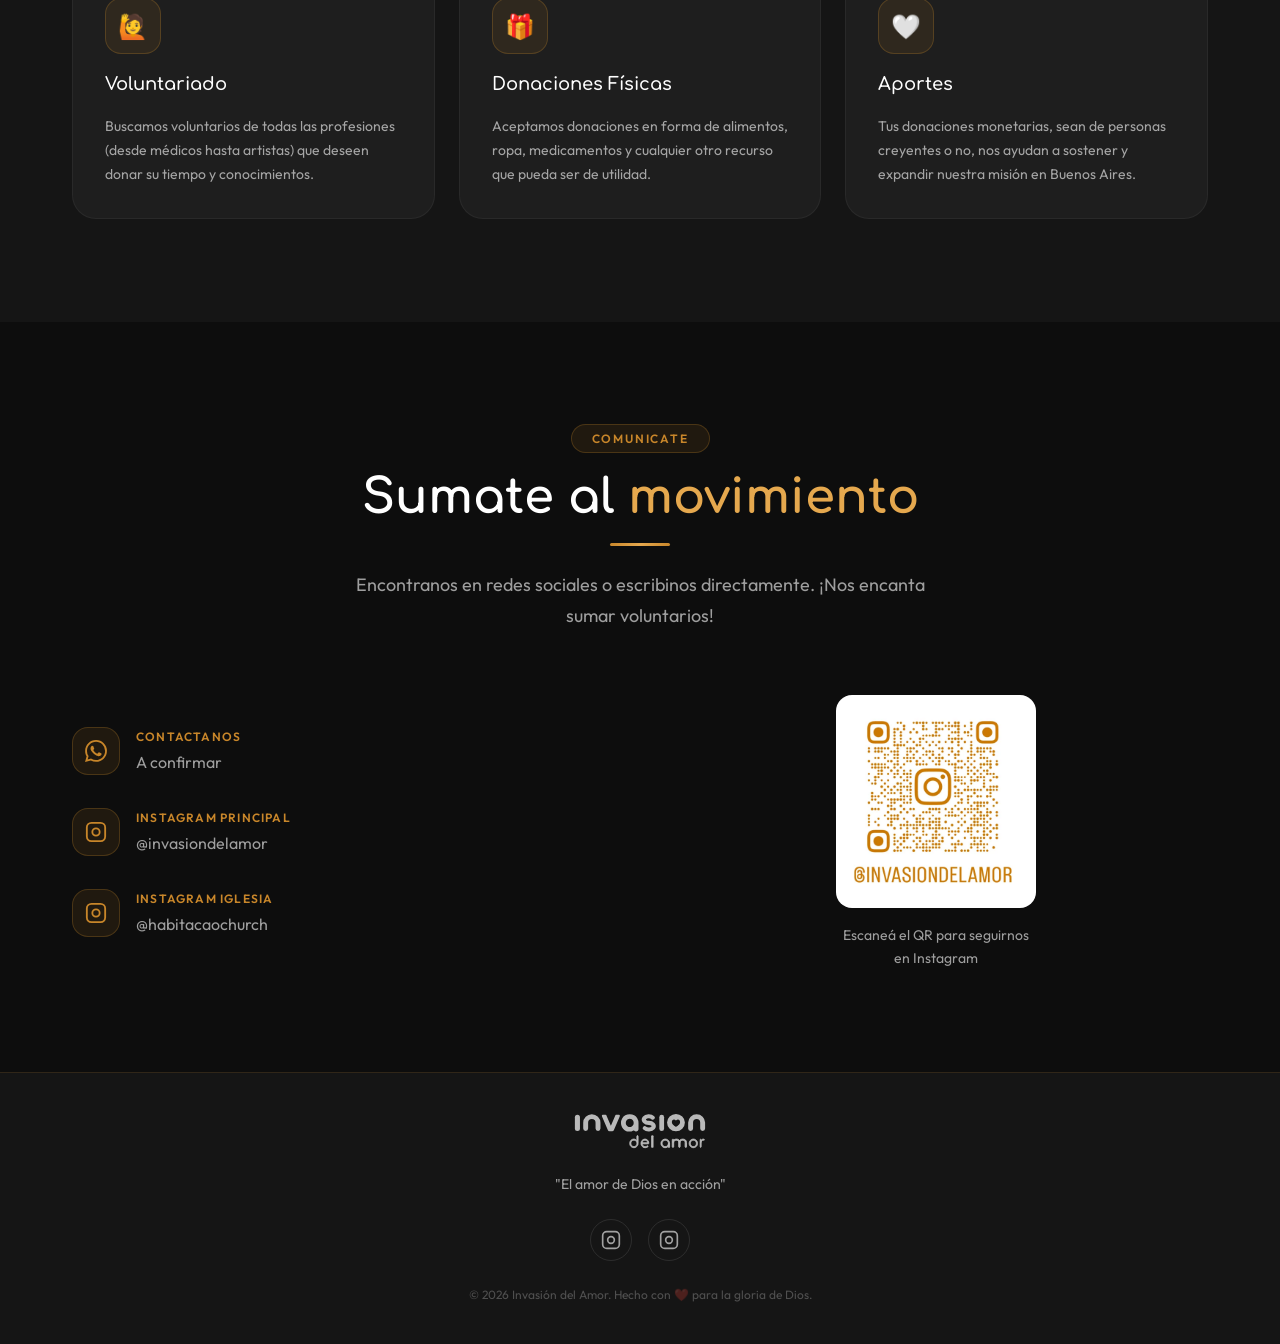
==== commit b2f9b94b: "feat: página "Nuestro 2026" y números de Venezuela verificados - Nueva página 2026.html con el timel" ====
--- a/src/index.html
+++ b/src/index.html
@@ -41,6 +41,7 @@
         <a href="#historia">Historia</a>
         <a href="#mision">Misión</a>
         <a href="#acciones">Acciones</a>
+        <a href="2026.html">2026</a>
         <a href="#equipo">Equipo</a>
         <a href="#contacto">Contacto</a>
       </nav>
@@ -181,258 +182,38 @@
         </div>
       </div>
 
-      <!-- ===== TIMELINE 2026 ===== -->
-      <div class="timeline-block" id="timeline-2026">
+      <!-- ===== ADELANTO DE NUESTRO 2026 (la página completa es 2026.html) ===== -->
+      <div class="year-teaser">
         <div class="section-header section-header--sub reveal">
           <span class="section-header__label">Recorrido</span>
           <h3 class="section-header__title">Nuestro <span>2026</span></h3>
-          <p class="section-header__subtitle">Paso a paso, las acciones que Dios nos permitió hacer este año.</p>
-        </div>
-
-        <ol class="timeline">
-          <li class="timeline__item reveal">
-            <div class="timeline__dot" aria-hidden="true"></div>
-            <article class="timeline__card">
-              <img class="timeline__img" src="assets/img/acciones/2026-03-donacion-sangre.webp" width="800" height="1066" loading="lazy" decoding="async" style="object-position: center 35%"
-                   alt="Cuatro integrantes del equipo con remeras de Invasión del Amor frente al Hospital Gutiérrez"/>
-              <div class="timeline__body">
-                <time class="timeline__date" datetime="2026-03-07">7 de marzo</time>
-                <span class="timeline__tag">Acción 01</span>
-                <h4 class="timeline__title">Donación de sangre grupal</h4>
-                <p class="timeline__text">Nuestra primera acción del año: fuimos juntos a donar sangre al Hospital de Niños Ricardo Gutiérrez.</p>
-              </div>
-            </article>
-          </li>
-
-          <li class="timeline__item reveal">
-            <div class="timeline__dot" aria-hidden="true"></div>
-            <article class="timeline__card">
-              <img class="timeline__img" src="assets/img/acciones/2026-03-aniversario.webp" width="800" height="600" loading="lazy" decoding="async"
-                   alt="Selfie del equipo compartiendo un picnic al aire libre en el primer aniversario"/>
-              <div class="timeline__body">
-                <time class="timeline__date" datetime="2026-03-22">22 de marzo</time>
-                <span class="timeline__tag">Celebración</span>
-                <h4 class="timeline__title">Primer aniversario</h4>
-                <p class="timeline__text">Cumplimos un año como Invasión del Amor y lo celebramos con un picnic, dando gracias a Dios por todo lo vivido.</p>
-              </div>
-            </article>
-          </li>
-
-          <li class="timeline__item reveal">
-            <div class="timeline__dot" aria-hidden="true"></div>
-            <article class="timeline__card">
-              <img class="timeline__img" src="assets/img/acciones/2026-04-guiso-miserere.webp" width="720" height="1280" loading="lazy" decoding="async" style="object-position: center 55%"
-                   alt="Voluntarios con cofias sirviendo comida en una mesa de Plaza Miserere de noche"/>
-              <div class="timeline__body">
-                <time class="timeline__date" datetime="2026-04-11">11 de abril</time>
-                <span class="timeline__tag">Acción 02</span>
-                <h4 class="timeline__title">Guiso en Plaza Miserere</h4>
-                <p class="timeline__text">Cocinamos y servimos un plato caliente para personas en situación de calle en Plaza Miserere.</p>
-              </div>
-            </article>
-          </li>
-
-          <li class="timeline__item reveal">
-            <div class="timeline__dot" aria-hidden="true"></div>
-            <article class="timeline__card">
-              <img class="timeline__img" src="assets/img/acciones/2026-05-carlos-gardel.webp" width="800" height="1066" loading="lazy" decoding="async" style="object-position: center 62%"
-                   alt="Vecinos reunidos en la plaza del barrio Carlos Gardel junto a los puestos de la jornada de evangelismo"/>
-              <div class="timeline__body">
-                <time class="timeline__date" datetime="2026-05-30">30 de mayo</time>
-                <span class="timeline__tag">Acción 03</span>
-                <h4 class="timeline__title">Evangelismo en Villa Carlos Gardel</h4>
-                <p class="timeline__text">Salimos a compartir el Evangelio y a orar junto a los vecinos del barrio.</p>
-              </div>
-            </article>
-          </li>
-
-          <li class="timeline__item timeline__item--featured reveal">
-            <div class="timeline__dot" aria-hidden="true"></div>
-            <article class="timeline__card">
-              <img class="timeline__img" src="assets/img/acciones/ve-entrega-agua.webp" width="800" height="1066" loading="lazy" decoding="async" style="object-position: center 30%"
-                   alt="Voluntarios descargando bidones de agua de un camión en La Guaira"/>
-              <div class="timeline__body">
-                <time class="timeline__date" datetime="2026-06-25">Junio – agosto</time>
-                <span class="timeline__tag">Campaña especial</span>
-                <h4 class="timeline__title">Ayuda a Venezuela</h4>
-                <p class="timeline__text">Ante la emergencia, recaudamos fondos y los hicimos llegar a familias damnificadas cerca de La Guaira: electrodomésticos para cocinar y agua potable.</p>
-                <a class="timeline__link" href="#venezuela">Ver la historia completa <span aria-hidden="true">↓</span></a>
-              </div>
-            </article>
-          </li>
-
-          <li class="timeline__item reveal">
-            <div class="timeline__dot" aria-hidden="true"></div>
-            <article class="timeline__card">
-              <img class="timeline__img" src="assets/img/acciones/2026-08-querubines.webp" width="800" height="1066" loading="lazy" decoding="async" style="object-position: center 40%"
-                   alt="El equipo de Invasión del Amor frente a la reja del Hogar Querubines"/>
-              <div class="timeline__body">
-                <time class="timeline__date" datetime="2026-08-29">29 de agosto</time>
-                <span class="timeline__tag">Día del Niño</span>
-                <h4 class="timeline__title">Hogar Querubines</h4>
-                <p class="timeline__text">Celebramos el Día del Niño con los chicos del Hogar Querubines, con regalos, juegos y mucho amor.</p>
-              </div>
-            </article>
-          </li>
-
-          <li class="timeline__item reveal">
-            <div class="timeline__dot" aria-hidden="true"></div>
-            <article class="timeline__card">
-              <img class="timeline__img" src="assets/img/acciones/2026-09-picnic.webp" width="800" height="600" loading="lazy" decoding="async"
-                   alt="Grupo grande reunido en el pasto de los Bosques de Palermo"/>
-              <div class="timeline__body">
-                <time class="timeline__date" datetime="2026-09-26">26 de septiembre</time>
-                <span class="timeline__tag">Comunidad</span>
-                <h4 class="timeline__title">Picnic en los Bosques de Palermo</h4>
-                <p class="timeline__text">Una tarde de picnic para compartir con amigos y recibir a quienes se acercan por primera vez.</p>
-              </div>
-            </article>
-          </li>
-
-          <li class="timeline__item timeline__item--next reveal">
-            <div class="timeline__dot" aria-hidden="true"></div>
-            <article class="timeline__card">
-              <div class="timeline__body">
-                <time class="timeline__date" datetime="2026-12">Diciembre</time>
-                <span class="timeline__tag">Próximamente</span>
-                <h4 class="timeline__title">Cerrando el año</h4>
-                <p class="timeline__text">Se viene un nuevo guiso con entrega de kits de higiene y nuestra despedida del año el 12 de diciembre.</p>
-              </div>
-            </article>
-          </li>
-        </ol>
-      </div>
-
-      <!-- ===== HISTORIA ESPECIAL: VENEZUELA ===== -->
-      <div class="venezuela" id="venezuela">
-        <div class="section-header section-header--sub reveal">
-          <span class="section-header__label">Especial · Junio a agosto 2026</span>
-          <h3 class="section-header__title">Ayuda a <span>Venezuela</span></h3>
-          <p class="section-header__subtitle">Así se fue construyendo, día a día, la campaña que nos unió para llegar a familias damnificadas en La Guaira. Prometimos transparencia total: acá están los comprobantes.</p>
-        </div>
-
-        <ul class="venezuela__stats reveal" aria-label="La campaña en números">
-          <li><strong>&lt; 24 h</strong><span>para superar la meta de $700.000</span></li>
-          <li><strong>$1.417.094</strong><span>reunidos en total</span></li>
-          <li><strong>~40</strong><span>familias recibieron electrodomésticos</span></li>
-          <li><strong>85</strong><span>bidones de agua de 15 L</span></li>
+          <p class="section-header__subtitle">Un vistazo a las acciones de este año.</p>
+        </div>
+
+        <ul class="year-teaser__strip reveal">
+          <li><a href="2026.html#donacion-sangre"><img src="assets/img/acciones/2026-03-donacion-sangre.webp" width="800" height="1066" loading="lazy" decoding="async" style="object-position: center 35%" alt=""/><span class="year-teaser__date">7 mar</span><span class="year-teaser__name">Donación de sangre</span></a></li>
+          <li><a href="2026.html#guiso-miserere"><img src="assets/img/acciones/2026-04-guiso-miserere.webp" width="720" height="1280" loading="lazy" decoding="async" style="object-position: center 55%" alt=""/><span class="year-teaser__date">11 abr</span><span class="year-teaser__name">Guiso en Plaza Miserere</span></a></li>
+          <li><a href="2026.html#carlos-gardel"><img src="assets/img/acciones/2026-05-carlos-gardel.webp" width="800" height="1066" loading="lazy" decoding="async" style="object-position: center 62%" alt=""/><span class="year-teaser__date">30 may</span><span class="year-teaser__name">Evangelismo en Carlos Gardel</span></a></li>
+          <li><a href="2026.html#querubines"><img src="assets/img/acciones/2026-08-querubines.webp" width="800" height="1066" loading="lazy" decoding="async" style="object-position: center 40%" alt=""/><span class="year-teaser__date">29 ago</span><span class="year-teaser__name">Hogar Querubines</span></a></li>
+          <li><a href="2026.html#picnic"><img src="assets/img/acciones/2026-09-picnic.webp" width="800" height="600" loading="lazy" decoding="async" alt=""/><span class="year-teaser__date">26 sep</span><span class="year-teaser__name">Picnic en Palermo</span></a></li>
         </ul>
 
-        <ol class="story">
-          <li class="story__step reveal">
-            <time class="story__date" datetime="2026-06-25">25 – 26 de junio</time>
-            <h4 class="story__title">Surge la idea</h4>
-            <p class="story__text">Ante la emergencia en Venezuela, Leticia propone ayudar. El proyecto aporta los primeros $200.000. Como en Venezuela cierran los centros de acopio, decidimos enviar el dinero a una colaboradora de confianza en Caracas, que compraría y entregaría todo en mano.</p>
-          </li>
-
-          <li class="story__step reveal">
-            <time class="story__date" datetime="2026-06-27">27 de junio</time>
-            <h4 class="story__title">Meta cumplida en menos de 24 horas</h4>
-            <p class="story__text">Lanzamos la campaña en Argentina y Brasil. A las 16:35 íbamos por $537.000 y a las 20:28 anunciamos: <em>¡Llegamos a la meta!</em> Frenamos las transferencias y, con lo que siguió llegando, se reunieron $1.417.094.</p>
-            <div class="story__gallery">
-              <figure class="story__fig">
-                <a href="assets/img/acciones/ve-campana.webp" class="story__zoom"><img src="assets/img/acciones/ve-campana.webp" width="600" height="826" loading="lazy" decoding="async" alt="Flyer de la campaña Ayudemos a Venezuela con meta de 700.000 pesos y compromiso de transparencia total"/></a>
-                <figcaption>Flyer de la campaña</figcaption>
-              </figure>
-              <figure class="story__fig">
-                <a href="assets/img/acciones/ve-recaudado.webp" class="story__zoom"><img src="assets/img/acciones/ve-recaudado.webp" width="480" height="686" loading="lazy" decoding="async" alt="Captura de la cuenta de la campaña con un saldo de 1.417.094 pesos"/></a>
-                <figcaption>Total reunido</figcaption>
-              </figure>
-            </div>
-          </li>
-
-          <li class="story__step reveal">
-            <time class="story__date" datetime="2026-06-29">29 de junio – 3 de julio</time>
-            <h4 class="story__title">Primer envío: USD 450</h4>
-            <p class="story__text">Enviamos el dinero sin comisiones. El destino: unas 40 familias damnificadas que viven en una escuela más allá de La Guaira. Tienen luz y agua, pero no gas, así que decidimos comprarles electrodomésticos para cocinar. Hermanos de una iglesia local se sumaron para llevar las donaciones y acompañar espiritualmente.</p>
-          </li>
-
-          <li class="story__step reveal">
-            <time class="story__date" datetime="2026-07-04">4 – 5 de julio</time>
-            <h4 class="story__title">La compra</h4>
-            <p class="story__text">Se compraron sartenes eléctricas, ollas arroceras y licuadoras, y se cargaron para el viaje.</p>
-            <div class="story__gallery">
-              <figure class="story__fig">
-                <a href="assets/img/acciones/ve-electrodomesticos.webp" class="story__zoom"><img src="assets/img/acciones/ve-electrodomesticos.webp" width="800" height="450" loading="lazy" decoding="async" alt="Cajas de sartenes eléctricas, ollas arroceras y licuadoras apiladas"/></a>
-                <figcaption>Los electrodomésticos</figcaption>
-              </figure>
-              <figure class="story__fig">
-                <a href="assets/img/acciones/ve-factura-electro.webp" class="story__zoom"><img src="assets/img/acciones/ve-factura-electro.webp" width="750" height="400" loading="lazy" decoding="async" alt="Factura de la compra: 5 sartenes eléctricas, 7 ollas arroceras y 5 licuadoras por 300.016,97 bolívares"/></a>
-                <figcaption>Comprobante de compra</figcaption>
-              </figure>
-              <figure class="story__fig">
-                <a href="assets/img/acciones/ve-camioneta.webp" class="story__zoom"><img src="assets/img/acciones/ve-camioneta.webp" width="800" height="600" loading="lazy" decoding="async" alt="Caja de una camioneta cargada con las cajas de electrodomésticos"/></a>
-                <figcaption>Listos para salir</figcaption>
-              </figure>
-            </div>
-          </li>
-
-          <li class="story__step reveal">
-            <time class="story__date" datetime="2026-07-08">8 de julio</time>
-            <h4 class="story__title">Primera entrega</h4>
-            <p class="story__text">Las familias recibieron sus electrodomésticos. Los USD 10 que sobraron se usaron para un refrigerio de los hermanos voluntarios.</p>
-            <div class="story__gallery">
-              <figure class="story__fig story__fig--wide">
-                <a href="assets/img/acciones/ve-entrega-electro.webp" class="story__zoom"><img src="assets/img/acciones/ve-entrega-electro.webp" width="800" height="1066" loading="lazy" decoding="async" alt="Una mujer recibe una caja con una sartén eléctrica junto a la camioneta de la entrega"/></a>
-                <figcaption>Entrega en mano</figcaption>
-              </figure>
-            </div>
-          </li>
-
-          <li class="story__step reveal">
-            <time class="story__date" datetime="2026-07-22">22 de julio</time>
-            <h4 class="story__title">Segundo envío: agua potable</h4>
-            <p class="story__text">Con el resto de lo recaudado ($719.800) decidimos un segundo apoyo: bidones de agua. Se pidió presupuesto y se buscó un vehículo para trasladarlos.</p>
-            <div class="story__gallery">
-              <figure class="story__fig story__fig--wide">
-                <a href="assets/img/acciones/ve-cambio-usdt.webp" class="story__zoom"><img src="assets/img/acciones/ve-cambio-usdt.webp" width="800" height="370" loading="lazy" decoding="async" alt="Comprobante del cambio: 719.800 pesos a 456,66 USDT"/></a>
-                <figcaption>Comprobante del envío</figcaption>
-              </figure>
-            </div>
-          </li>
-
-          <li class="story__step reveal">
-            <time class="story__date" datetime="2026-08-01">1 – 2 de agosto</time>
-            <h4 class="story__title">85 bidones de agua</h4>
-            <p class="story__text">Se compraron 85 bidones de 15 litros y se guardaron hasta el día del viaje.</p>
-            <div class="story__gallery">
-              <figure class="story__fig">
-                <a href="assets/img/acciones/ve-factura-agua.webp" class="story__zoom"><img src="assets/img/acciones/ve-factura-agua.webp" width="608" height="636" loading="lazy" decoding="async" alt="Ticket del supermercado: 85 bidones de agua de 15 litros por 350.064 bolívares"/></a>
-                <figcaption>Comprobante de compra</figcaption>
-              </figure>
-              <figure class="story__fig">
-                <a href="assets/img/acciones/ve-bidones.webp" class="story__zoom"><img src="assets/img/acciones/ve-bidones.webp" width="800" height="600" loading="lazy" decoding="async" alt="Habitación llena de bidones de agua"/></a>
-                <figcaption>Los bidones, listos</figcaption>
-              </figure>
-            </div>
-          </li>
-
-          <li class="story__step reveal">
-            <time class="story__date" datetime="2026-08-05">5 – 6 de agosto</time>
-            <h4 class="story__title">Caravana a La Guaira</h4>
-            <p class="story__text">Oramos por la seguridad del viaje y el camión llegó a destino. Se entregaron 45 bidones (2 por familia) en un lugar con unas 20 familias y 35 en otro, además de kits de higiene.</p>
-            <div class="story__gallery">
-              <figure class="story__fig">
-                <a href="assets/img/acciones/ve-camion-bidones.webp" class="story__zoom"><img src="assets/img/acciones/ve-camion-bidones.webp" width="750" height="1000" loading="lazy" decoding="async" alt="Interior de un camión cargado de bidones de agua"/></a>
-                <figcaption>El camión cargado</figcaption>
-              </figure>
-              <figure class="story__fig">
-                <a href="assets/img/acciones/ve-entrega-agua.webp" class="story__zoom"><img src="assets/img/acciones/ve-entrega-agua.webp" width="800" height="1066" loading="lazy" decoding="async" alt="Voluntarios bajando bidones del camión para entregarlos"/></a>
-                <figcaption>Entrega del agua</figcaption>
-              </figure>
-            </div>
-          </li>
-        </ol>
-
-        <p class="venezuela__thanks reveal">Gracias a cada persona que dio, oró y difundió. <strong>Cada aporte llegó y transformó vidas.</strong></p>
-      </div>
-    </div>
-  </section>
-
-  <dialog class="lightbox" id="lightbox" aria-label="Imagen ampliada">
-    <button class="lightbox__close" type="button" aria-label="Cerrar">×</button>
-    <img class="lightbox__img" alt=""/>
-  </dialog>
+        <a class="year-teaser__feature reveal" href="2026.html#venezuela">
+          <img src="assets/img/cards/primera-necesidad.webp" width="800" height="600" loading="lazy" decoding="async" alt=""/>
+          <span class="year-teaser__feature-body">
+            <span class="timeline__tag">Campaña especial · junio a agosto</span>
+            <span class="year-teaser__feature-title">Ayuda a Venezuela</span>
+            <span class="year-teaser__feature-text">$1.417.094 que se convirtieron en electrodomésticos para cocinar y 85 bidones de agua para familias damnificadas cerca de La Guaira. Mirá la historia completa con cada comprobante.</span>
+            <span class="timeline__link">Ver la historia <span aria-hidden="true">→</span></span>
+          </span>
+        </a>
+
+        <div class="year-teaser__cta reveal">
+          <a href="2026.html" class="btn btn--gold">Ver todo nuestro 2026 <span aria-hidden="true">→</span></a>
+        </div>
+      </div>
+    </div>
+  </section>
 
   <!-- ===== EQUIPO ===== -->
   <section class="team section" id="equipo">
--- a/src/styles/components.css
+++ b/src/styles/components.css
@@ -350,6 +350,91 @@
 .mission__card:hover .mission__card-photo,
 .action-card:hover .action-card__photo { transform: scale(1.05); filter: saturate(1.1); }
 
+/* ── ADELANTO "NUESTRO 2026" EN LA HOME ── */
+.year-teaser { margin-top: var(--space-24); }
+.year-teaser__strip {
+  list-style: none; padding: 0; margin: 0;
+  display: grid; grid-template-columns: repeat(5, 1fr); gap: var(--space-4);
+}
+.year-teaser__strip a {
+  position: relative; overflow: hidden;
+  display: flex; flex-direction: column; justify-content: flex-end; gap: var(--space-1);
+  padding: var(--space-4);
+  border-radius: var(--radius-lg); aspect-ratio: 3 / 4;
+  border: 1px solid var(--glass-border);
+  background: var(--color-dark-4);
+}
+.year-teaser__strip img {
+  position: absolute; inset: 0;
+  width: 100%; height: 100%; object-fit: cover;
+  transition: transform var(--transition-slow);
+}
+.year-teaser__strip a::after {
+  content: ''; position: absolute; inset: 0;
+  background: linear-gradient(180deg, transparent 45%, rgba(0,0,0,0.85) 100%);
+}
+.year-teaser__strip a:hover img { transform: scale(1.06); }
+.year-teaser__strip a:hover { border-color: var(--glass-border-gold); }
+.year-teaser__date, .year-teaser__name { position: relative; z-index: 1; }
+.year-teaser__date {
+  font-size: var(--fs-xs); font-weight: var(--fw-semibold); letter-spacing: .1em; text-transform: uppercase;
+  color: var(--color-gold-light);
+}
+.year-teaser__name {
+  font-family: var(--font-display); font-weight: var(--fw-bold); font-size: var(--fs-sm); line-height: 1.3;
+  color: var(--color-white);
+}
+.year-teaser__feature {
+  margin-top: var(--space-6);
+  display: grid; grid-template-columns: minmax(0, 2fr) minmax(0, 3fr);
+  border: 1px solid var(--glass-border-gold); border-radius: var(--radius-xl); overflow: hidden;
+  background: radial-gradient(ellipse at right, rgba(200,134,42,0.14), transparent 60%), var(--color-dark-2);
+  transition: transform var(--transition-base), box-shadow var(--transition-base);
+}
+.year-teaser__feature:hover { transform: translateY(-4px); box-shadow: var(--shadow-gold); }
+.year-teaser__feature img { width: 100%; height: 100%; object-fit: cover; min-height: 240px; }
+.year-teaser__feature-body { display: flex; flex-direction: column; justify-content: center; gap: var(--space-3); padding: var(--space-8) var(--space-10); }
+.year-teaser__feature-body .timeline__tag { align-self: flex-start; margin: 0; }
+.year-teaser__feature-title { font-family: var(--font-display); font-weight: var(--fw-bold); font-size: var(--fs-3xl); color: var(--color-white); }
+.year-teaser__feature-text { color: rgba(255,255,255,0.7); line-height: 1.7; }
+.year-teaser__feature .timeline__link { align-self: flex-start; margin-top: 0; }
+.year-teaser__cta { text-align: center; margin-top: var(--space-10); }
+
+/* ── PÁGINA "NUESTRO 2026" (2026.html) ── */
+.page-hero {
+  padding: calc(var(--nav-height) + var(--space-16)) 0 var(--space-12);
+  text-align: center;
+  background: var(--gradient-hero);
+}
+.page-hero__title {
+  font-family: var(--font-display); font-weight: var(--fw-bold);
+  font-size: clamp(var(--fs-4xl), 6vw, var(--fs-6xl)); line-height: 1.1;
+  color: var(--color-white); margin: var(--space-2) 0 var(--space-4);
+}
+.page-hero__title span { color: var(--color-gold-light); }
+.page-hero__text { max-width: 620px; margin: 0 auto; color: rgba(255,255,255,0.7); font-size: var(--fs-lg); line-height: 1.7; }
+.page-hero__chips { display: flex; flex-wrap: wrap; justify-content: center; gap: var(--space-3); margin-top: var(--space-8); }
+.page-hero__chips a {
+  padding: var(--space-2) var(--space-5); border-radius: var(--radius-full);
+  border: 1px solid var(--glass-border-gold); background: var(--glass-bg-gold);
+  color: var(--color-gold-light); font-weight: var(--fw-semibold); font-size: var(--fs-sm);
+  transition: background var(--transition-fast);
+}
+.page-hero__chips a:hover { background: rgba(200,134,42,0.25); }
+.year-page { padding-top: var(--space-16); }
+.year-page .timeline-block { margin-top: 0; }
+.year-page__back { display: flex; flex-wrap: wrap; justify-content: center; gap: var(--space-4); margin-top: var(--space-16); }
+.timeline__item[id] { scroll-margin-top: calc(var(--nav-height) + var(--space-4)); }
+
+@media (max-width: 768px) {
+  .year-teaser__strip { grid-template-columns: none; grid-auto-flow: column; grid-auto-columns: 62%; overflow-x: auto; scroll-snap-type: x mandatory; padding-bottom: var(--space-2); }
+  .year-teaser__strip li { scroll-snap-align: start; }
+  .year-teaser__feature { grid-template-columns: 1fr; }
+  .year-teaser__feature img { aspect-ratio: 16 / 9; min-height: 0; }
+  .year-teaser__feature-body { padding: var(--space-6); }
+  .year-teaser__feature-title { font-size: var(--fs-2xl); }
+}
+
 /* ── TIMELINE 2026 ── */
 .timeline-block { margin-top: var(--space-24); }
 .section-header--sub { margin-bottom: var(--space-12); }
@@ -501,6 +586,18 @@
 }
 .story__zoom:hover img { transform: scale(1.04); }
 .story__fig figcaption { margin-top: var(--space-2); font-size: var(--fs-xs); color: var(--text-muted); letter-spacing: .04em; }
+.story__balance {
+  margin: var(--space-5) 0 0; max-width: 420px;
+  padding: var(--space-4) var(--space-5);
+  border: 1px solid var(--glass-border-gold); border-radius: var(--radius-lg);
+  background: var(--glass-bg-gold);
+  font-size: var(--fs-sm);
+}
+.story__balance div { display: flex; justify-content: space-between; gap: var(--space-4); padding: 2px 0; }
+.story__balance dt { color: var(--text-muted); }
+.story__balance dd { margin: 0; color: var(--color-white); font-variant-numeric: tabular-nums; white-space: nowrap; }
+.story__balance-total { border-top: 1px solid var(--glass-border-gold); margin-top: var(--space-2); padding-top: var(--space-2) !important; }
+.story__balance-total dt, .story__balance-total dd { color: var(--color-gold-light); font-weight: var(--fw-semibold); }
 .venezuela__thanks {
   text-align: center; margin: var(--space-12) auto 0; max-width: 620px;
   color: rgba(255,255,255,0.75); font-size: var(--fs-lg); line-height: 1.7;
